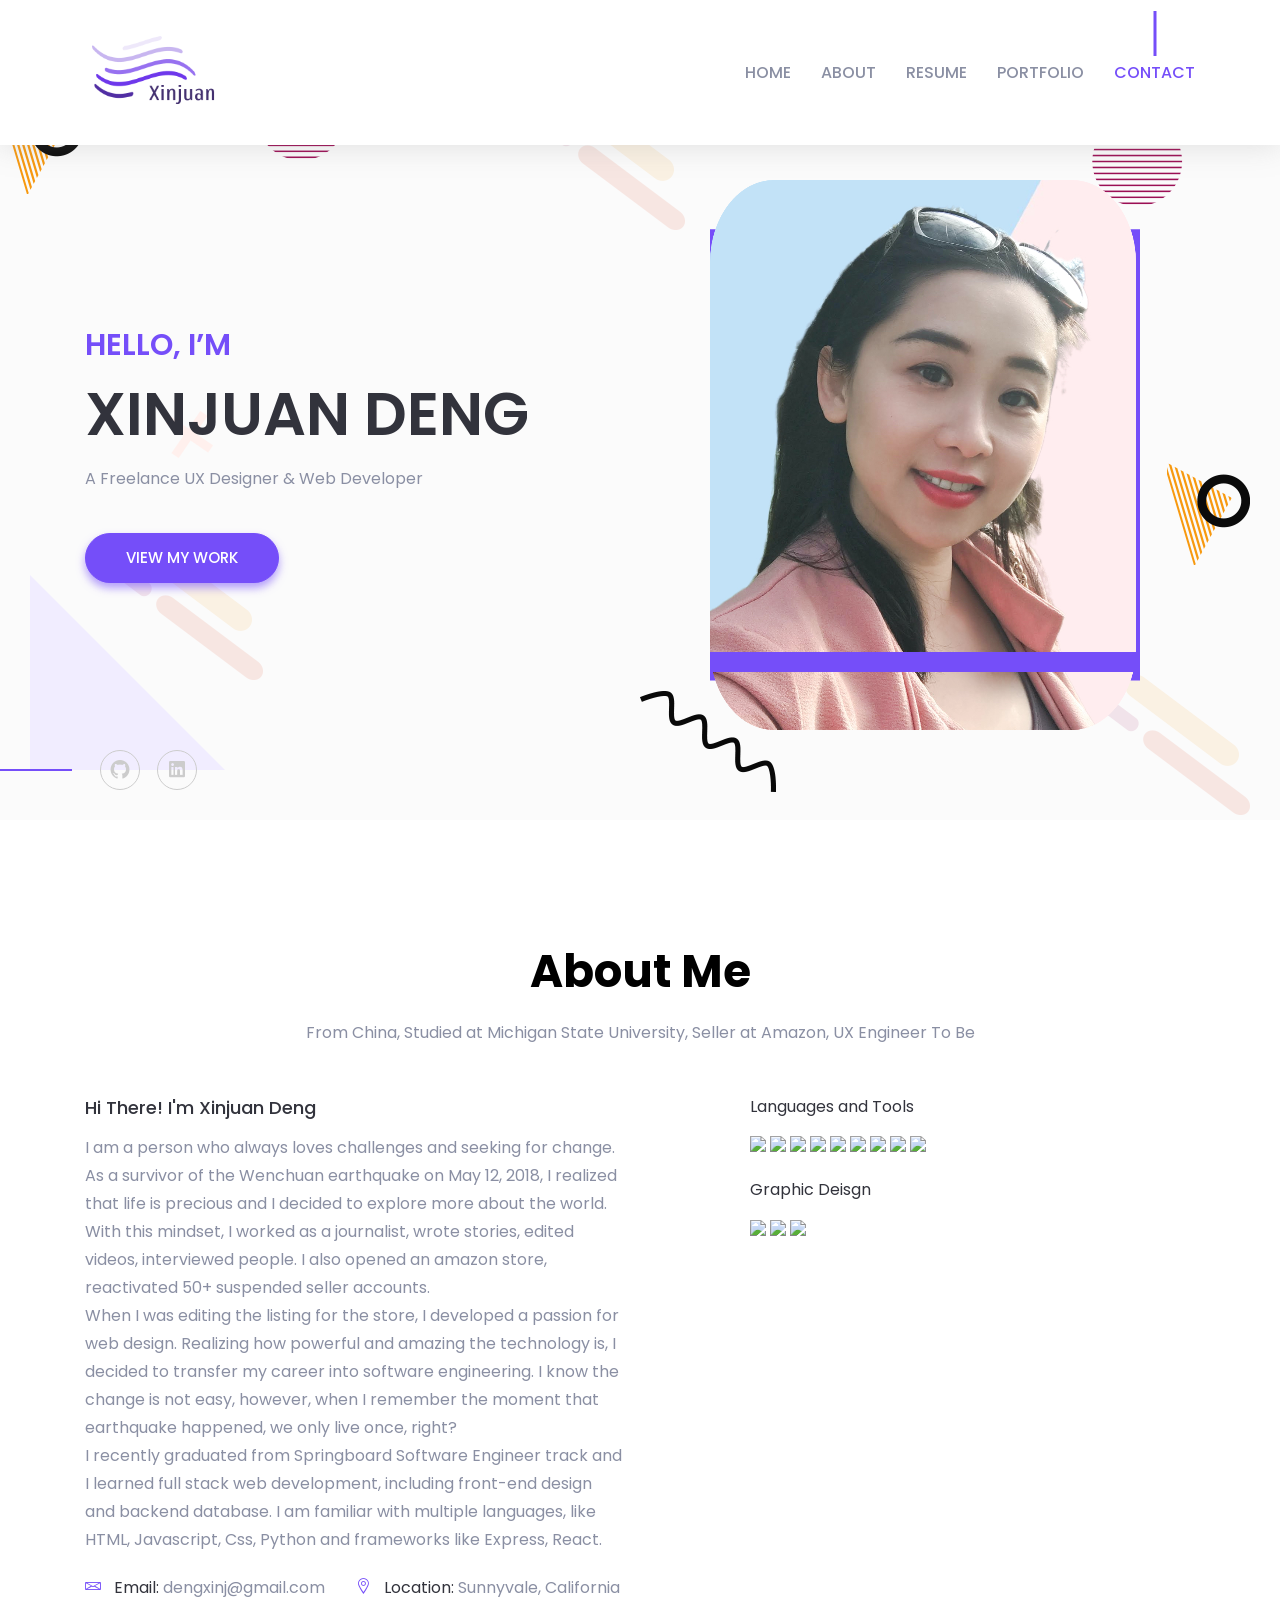
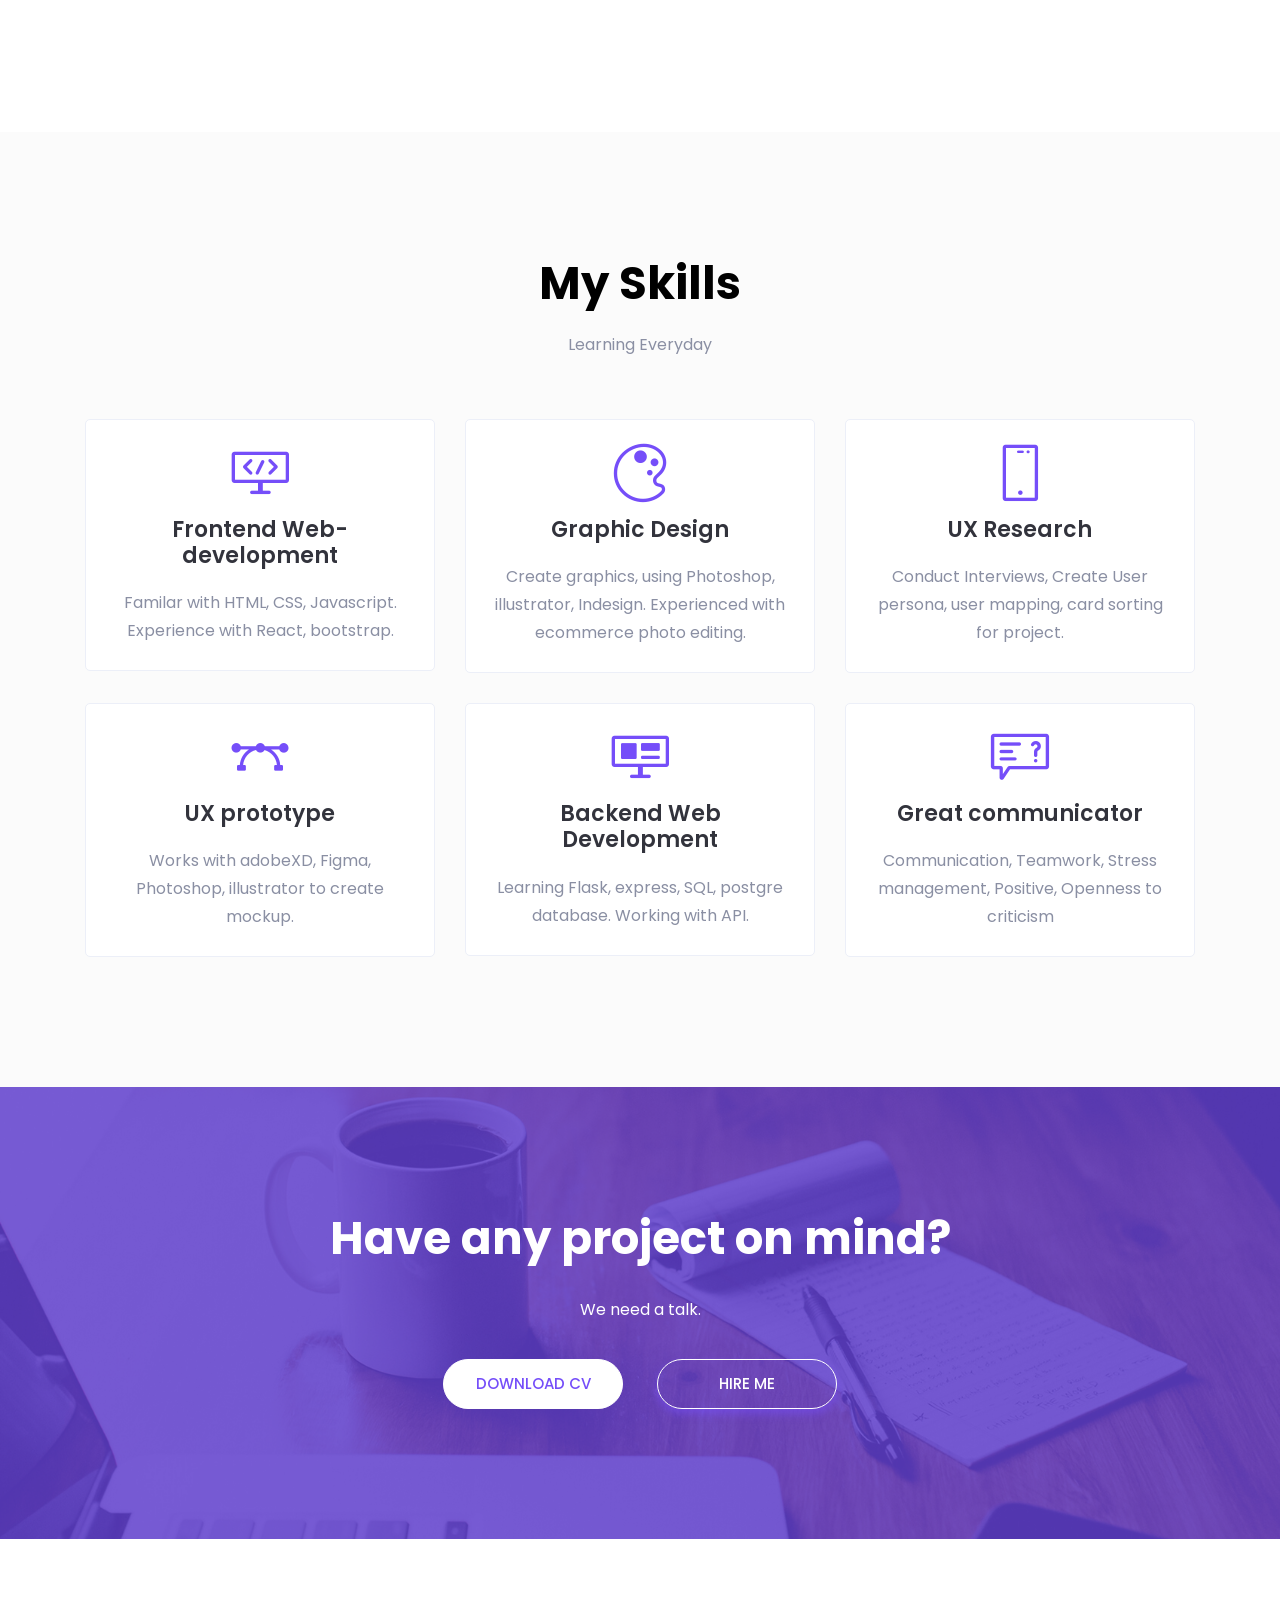
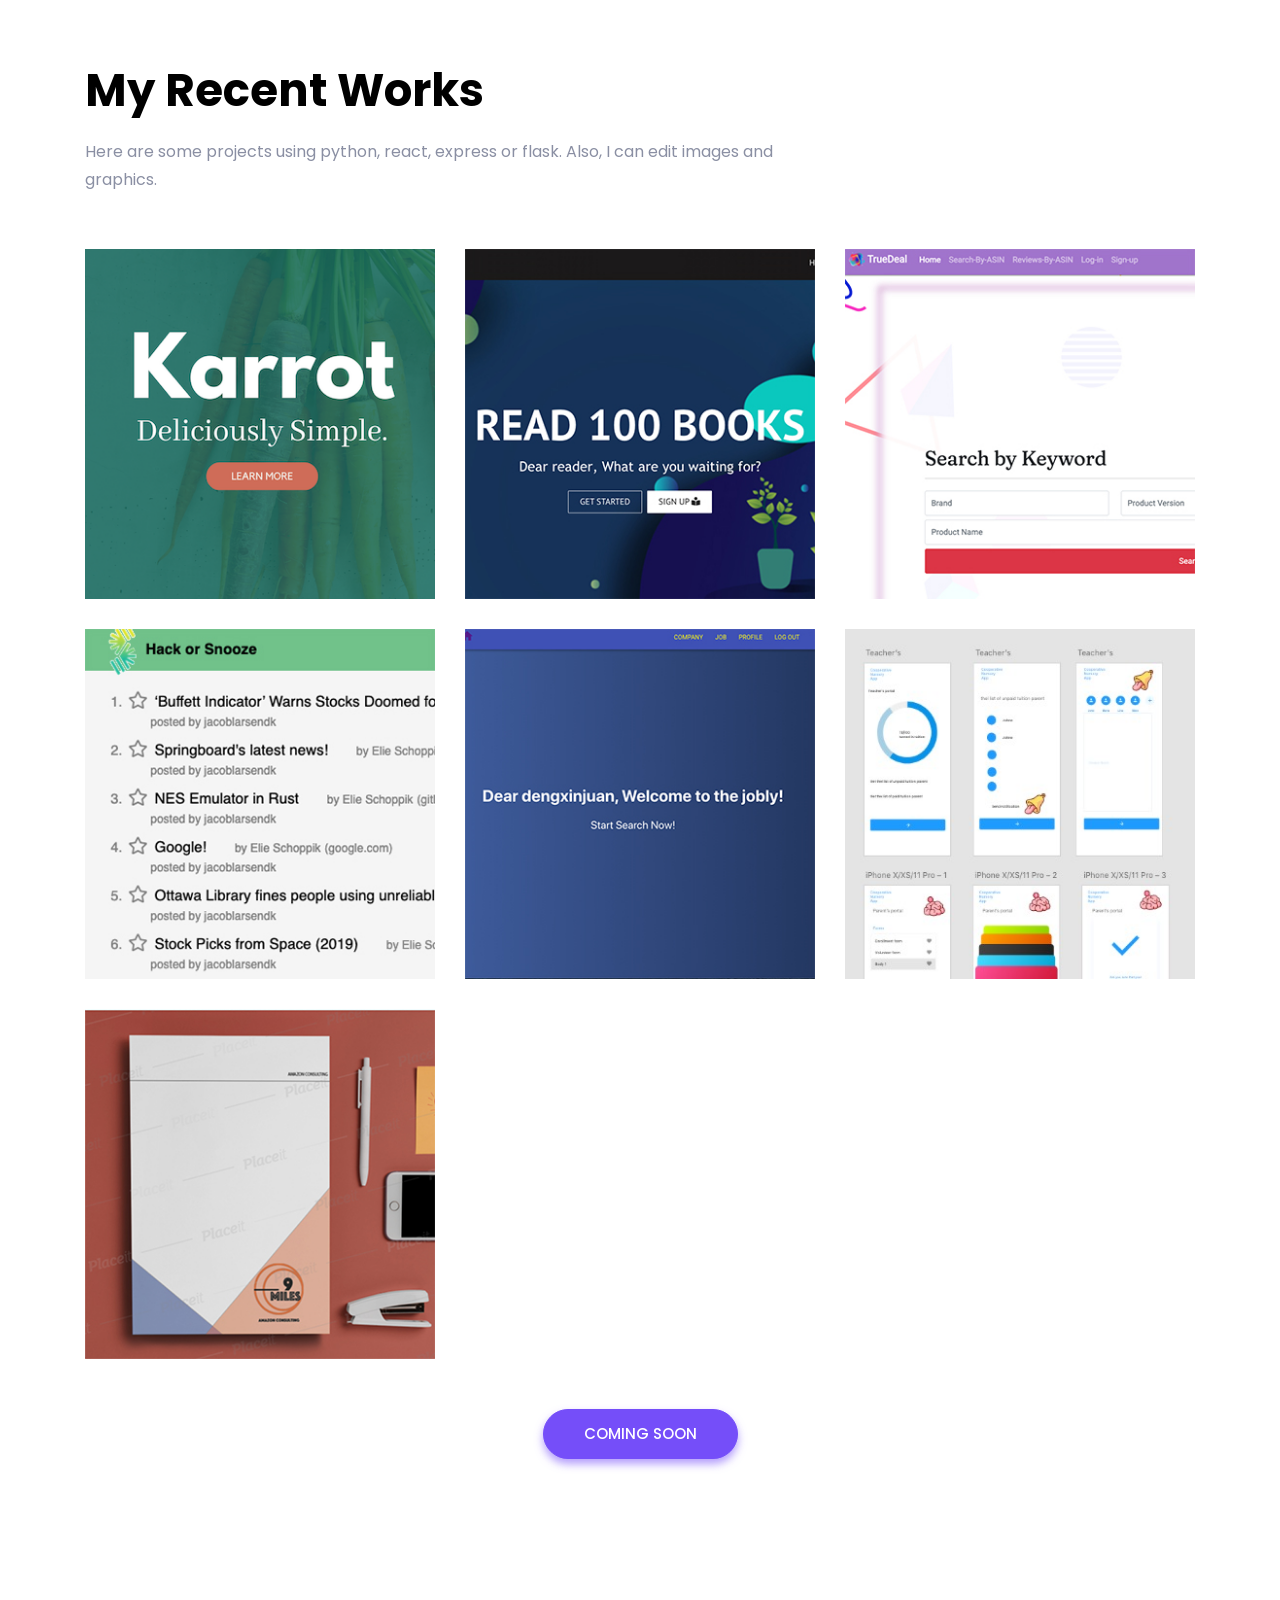
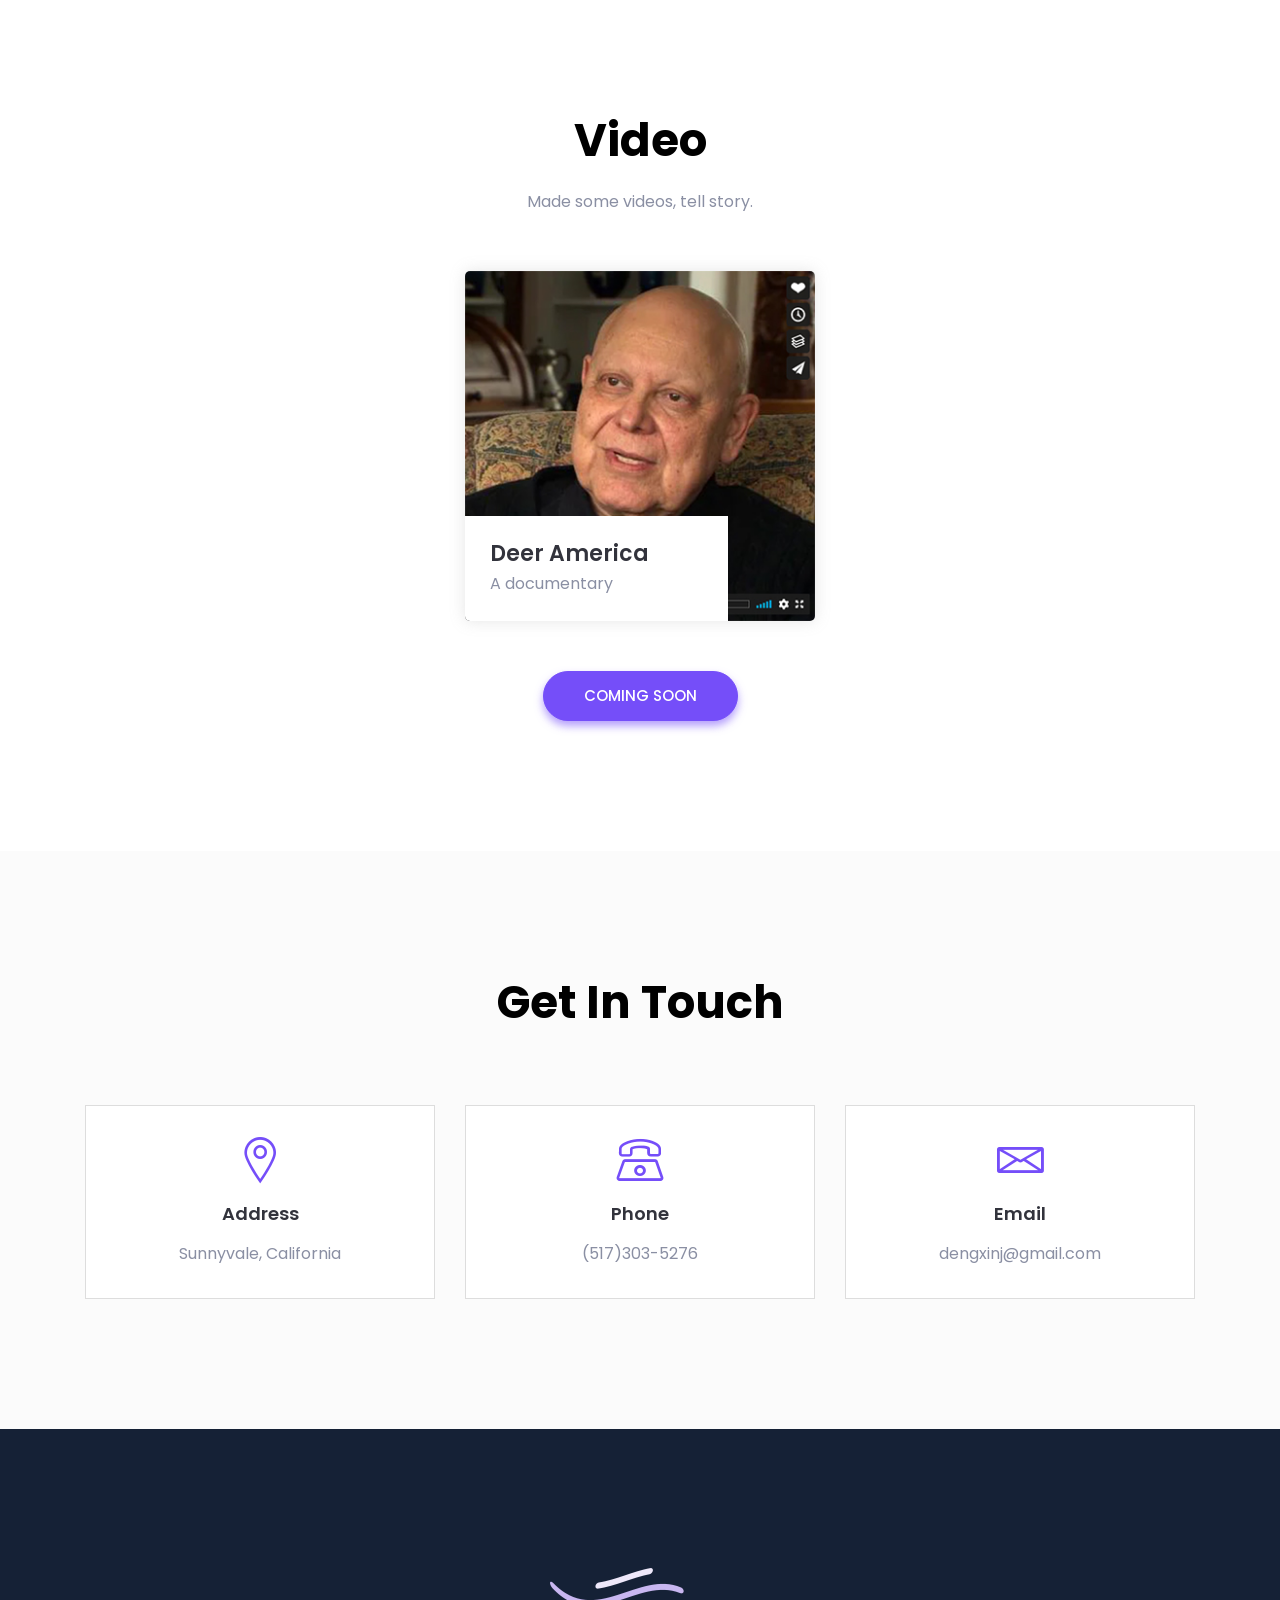
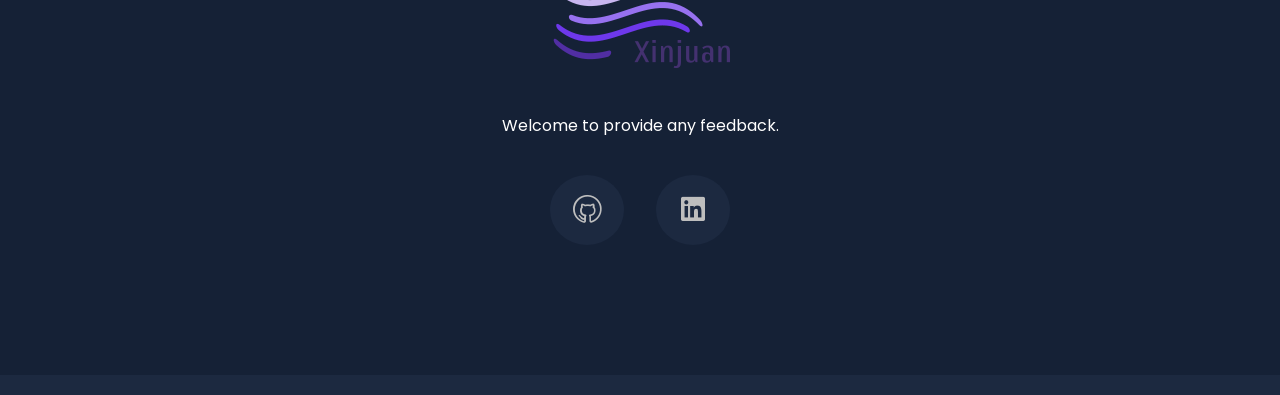
==== index.html @ 75e11243 "add onesignal" ====
<!DOCTYPE html>
<html lang="en">
  <head>
    <!--====== Required meta tags ======-->
    <meta charset="utf-8" />
    <meta http-equiv="x-ua-compatible" content="ie=edge" />
    <meta name="description" content="" />
    <meta
      name="viewport"
      content="width=device-width, initial-scale=1, shrink-to-fit=no"
    />

    <!--====== Title ======-->
    <title>Xinjuan Deng</title>

    <!--====== Favicon Icon ======-->
    <link
      rel="shortcut icon"
      href="assets/images/mylogo.png"
      type="image/png"
    />

    <!--====== Bootstrap css ======-->
    <link rel="stylesheet" href="assets/css/bootstrap.min.css" />

    <!--====== Line Icons css ======-->
    <link rel="stylesheet" href="assets/css/LineIcons.css" />

    <!--====== Magnific Popup css ======-->
    <link rel="stylesheet" href="assets/css/magnific-popup.css" />

    <!--====== Default css ======-->
    <link rel="stylesheet" href="assets/css/default.css" />

    <!--====== Style css ======-->
    <link rel="stylesheet" href="assets/css/style.css" />


 <!--====== OneSignal Code ======-->
 <script src="https://cdn.onesignal.com/sdks/OneSignalSDK.js" async=""></script>
 <script>
   window.OneSignal = window.OneSignal || [];
   OneSignal.push(function() {
     OneSignal.init({
       appId: "8e121673-932c-4fc2-b998-4fbeca7d42ee",
     });
   });
 </script>

  </head>

  <body>
    <!--====== PRELOADER PART START ======-->

    <div class="preloader">
      <div class="loader_34">
        <div class="ytp-spinner">
          <div class="ytp-spinner-container">
            <div class="ytp-spinner-rotator">
              <div class="ytp-spinner-left">
                <div class="ytp-spinner-circle"></div>
              </div>
              <div class="ytp-spinner-right">
                <div class="ytp-spinner-circle"></div>
              </div>
            </div>
          </div>
        </div>
      </div>
    </div>

    <!--====== PRELOADER ENDS START ======-->

    <!--====== HEADER PART START ======-->

    <header id="home" class="header-area">
      <div class="navigation fixed-top">
        <div class="container">
          <div class="row">
            <div class="col-lg-12">
              <nav class="navbar navbar-expand-lg">
                <a class="navbar-brand" href="index.html">
                  <img
                    src="assets/images/mylogo.png"
                    alt="Logo"
                    style="height: 4em"
                  />
                </a>
                <!-- Logo -->
                <button
                  class="navbar-toggler"
                  type="button"
                  data-toggle="collapse"
                  data-target="#navbarSupportedContent"
                  aria-controls="navbarSupportedContent"
                  aria-expanded="false"
                  aria-label="Toggle navigation"
                >
                  <span class="toggler-icon"></span>
                  <span class="toggler-icon"></span>
                  <span class="toggler-icon"></span>
                </button>

                <div
                  class="collapse navbar-collapse"
                  id="navbarSupportedContent"
                >
                  <ul class="navbar-nav ml-auto">
                    <li class="nav-item active">
                      <a class="page-scroll" href="#home">Home</a>
                    </li>
                    <li class="nav-item">
                      <a class="page-scroll" href="#about">About</a>
                    </li>
                    <li class="nav-item">
                      <a class="page-scroll" href="#call-to-action">Resume</a>
                    </li>
                    <!---<li class="nav-item"><a class="page-scroll" href="#service">Services</a></li>-->
                    <li class="nav-item">
                      <a class="page-scroll" href="#work">Portfolio</a>
                    </li>
                    <li class="nav-item">
                      <a class="page-scroll" href="#contact">Contact</a>
                    </li>
                  </ul>
                </div>
                <!-- navbar collapse -->
              </nav>
              <!-- navbar -->
            </div>
          </div>
          <!-- row -->
        </div>
        <!-- container -->
      </div>
      <!-- navigation -->

      <div id="parallax" class="header-content d-flex align-items-center">
        <div class="header-shape shape-one layer" data-depth="0.10">
          <img src="assets/images/banner/shape/shape-1.png" alt="Shape" />
        </div>
        <!-- header shape -->
        <div class="header-shape shape-tow layer" data-depth="0.30">
          <img src="assets/images/banner/shape/shape-2.png" alt="Shape" />
        </div>
        <!-- header shape -->
        <div class="header-shape shape-three layer" data-depth="0.40">
          <img src="assets/images/banner/shape/shape-3.png" alt="Shape" />
        </div>
        <!-- header shape -->
        <div class="header-shape shape-fore layer" data-depth="0.60">
          <img src="assets/images/banner/shape/shape-2.png" alt="Shape" />
        </div>
        <!-- header shape -->
        <div class="header-shape shape-five layer" data-depth="0.20">
          <img src="assets/images/banner/shape/shape-1.png" alt="Shape" />
        </div>
        <!-- header shape -->
        <div class="header-shape shape-six layer" data-depth="0.15">
          <img src="assets/images/banner/shape/shape-4.png" alt="Shape" />
        </div>
        <!-- header shape -->
        <div class="header-shape shape-seven layer" data-depth="0.50">
          <img src="assets/images/banner/shape/shape-5.png" alt="Shape" />
        </div>
        <!-- header shape -->
        <div class="header-shape shape-eight layer" data-depth="0.40">
          <img src="assets/images/banner/shape/shape-3.png" alt="Shape" />
        </div>
        <!-- header shape -->
        <div class="header-shape shape-nine layer" data-depth="0.20">
          <img src="assets/images/banner/shape/shape-6.png" alt="Shape" />
        </div>
        <!-- header shape -->
        <div class="header-shape shape-ten layer" data-depth="0.30">
          <img src="assets/images/banner/shape/shape-3.png" alt="Shape" />
        </div>
        <!-- header shape -->
        <div class="container">
          <div class="row align-items-center">
            <div class="col-xl-5 col-lg-6">
              <div class="header-content-right">
                <h4 class="sub-title">Hello, I’m</h4>
                <h1 class="title">Xinjuan Deng</h1>
                <p>A Freelance UX Designer & Web Developer</p>
                <a class="main-btn" href="#work">View my Work</a>
              </div>
              <!-- header content right -->
            </div>
            <div class="col-lg-6 offset-xl-1">
              <div class="header-image d-none d-lg-block">
                <img src="assets/images/work/myPhoto.png" alt="hero" ; />
              </div>
              <!-- header image -->
            </div>
          </div>
          <!-- row -->
        </div>
        <!-- container -->
        <div class="header-social">
          <div class="container">
            <div class="row">
              <div class="col-lg-12">
                <div class="header-social-icon">
                  <ul>
                    <li>
                      <a href="https://github.com/dengxinjuan" target="_blank"
                        ><i class="lni-github-original"></i
                      ></a>
                    </li>
                    <li>
                      <a
                        href="https://www.linkedin.com/in/xinjuandeng/"
                        target="_blank"
                        ><i class="lni-linkedin-original"></i
                      ></a>
                    </li>
                  </ul>
                </div>
                <!-- header social -->
              </div>
            </div>
            <!-- row -->
          </div>
          <!-- container -->
        </div>
        <!-- header social -->
      </div>
      <!-- header content -->
    </header>

    <!--====== HEADER PART ENDS ======-->
    <!--====== ABOUT PART START ======-->

    <section id="about" class="about-area pt-125 pb-130">
      <div class="container">
        <div class="row justify-content-center">
          <div class="col-lg-8">
            <div class="section-title text-center">
              <h2 class="title">About Me</h2>
              <p>
                From China, Studied at Michigan State University, Seller at
                Amazon, UX Engineer To Be
              </p>
            </div>
            <!-- section title -->
          </div>
        </div>
        <!-- row -->
        <div class="row">
          <div class="col-lg-6">
            <div class="about-content mt-50">
              <h5 class="about-title">Hi There! I'm Xinjuan Deng</h5>
              <p>
                I am a person who always loves challenges and seeking for change. As a survivor of the Wenchuan earthquake on May 12, 2018, I realized that life is precious and I decided to explore more about the world. With this mindset, I worked as a journalist, wrote stories, edited videos, interviewed people. I also opened an amazon store, reactivated 50+ suspended seller accounts. 

                <p>When I was editing the listing for the store, I developed a passion for web design. Realizing how powerful and amazing the technology is,  I decided to transfer my career into software engineering. I know the change is not easy, however, when I remember the moment that earthquake happened, we only live once, right?</p>
                
                <p>I recently graduated from Springboard Software Engineer track and I learned full stack web development, including front-end design and backend database. I am familiar with multiple languages, like HTML, Javascript, Css, Python and frameworks like Express, React.</p>
                
              </p>
              <ul class="clearfix">
                <li>
                  <div class="single-info d-flex align-items-center">
                    <div class="info-icon">
                      <i class="lni-envelope"></i>
                    </div>
                    <div class="info-text">
                      <p><span>Email:</span> dengxinj@gmail.com</p>
                    </div>
                  </div>
                  <!-- single info -->
                </li>

                <li>
                  <div class="single-info d-flex align-items-center">
                    <div class="info-icon">
                      <i class="lni-map-marker"></i>
                    </div>
                    <div class="info-text">
                      <p><span>Location:</span> Sunnyvale, California</p>
                    </div>
                  </div>
                  <!-- single info -->
                </li>
              </ul>
            </div>
            <!-- about content -->
          </div>
          <div class="col-xl-5 offset-xl-1 col-lg-6">
            <div class="about-skills pt-25">
              <div class="skill-item mt-25">
                <div class="skill-header">
                  <h6 class="skill-title">Languages and Tools</h6>
                </div>
                <div class="skill-bar">
                  <code
                    ><img
                      height="50"
                      src="https://raw.githubusercontent.com/shinokada/shinokada/master/assets/javascript.png"
                  /></code>
                  <code
                    ><img
                      height="50"
                      src="https://raw.githubusercontent.com/shinokada/shinokada/master/assets/python.png"
                  /></code>
                  <code
                    ><img
                      height="50"
                      src="https://raw.githubusercontent.com/shinokada/shinokada/master/assets/visual-studio-code.png"
                  /></code>
                  <code
                    ><img
                      height="50"
                      src="https://seeklogo.com/images/J/jest-logo-F9901EBBF7-seeklogo.com.png"
                  /></code>
                  <code
                    ><img
                      height="50"
                      src="https://upload.wikimedia.org/wikipedia/commons/2/29/Postgresql_elephant.svg"
                  /></code>

                  <code
                    ><img
                      height="50"
                      src="https://upload.wikimedia.org/wikipedia/commons/thumb/a/a7/React-icon.svg/1280px-React-icon.svg.png"
                  /></code>
                  <code
                    ><img
                      height="50"
                      src="https://miro.medium.com/max/438/1*0G5zu7CnXdMT9pGbYUTQLQ.png"
                  /></code>
                  <code
                    ><img
                      height="50"
                      src="https://redux.js.org/img/redux-logo-landscape.png"
                  /></code>
                  <code
                    ><img
                      height="50"
                      src="https://cdn.freebiesupply.com/logos/thumbs/2x/nodejs-1-logo.png"
                  /></code>
                </div>
              </div>
              <!-- skill item -->
              <div class="skill-item mt-25">
                <div class="skill-header">
                  <h6 class="skill-title">
                    Graphic Deisgn
                  </h6>
                  <div class="skill-bar">
                    <code
                    ><img
                      height="50"
                      src="https://seeklogo.com/images/A/adobe-illustrator-cc-logo-C1DC5A6D09-seeklogo.com.png"
                  /></code>
                  <code
                  ><img
                    height="50"
                    src="https://seeklogo.com/images/A/adobe-photoshop-cc-logo-CBD0AAA3A7-seeklogo.com.png"
                /></code>

                <code
                ><img
                  height="50"
                  src="https://seeklogo.com/images/I/indesign-cc-logo-D006452FBD-seeklogo.com.png"
              /></code>
                </div>
              </div>
              <!-- skill item -->
              <!--
              <div class="skill-item mt-25">
                <div class="skill-header">
                  <h6 class="skill-title">
                    Backend Web-development(flask,SQL,express)
                  </h6>
                  <div class="skill-percentage">
                    <div class="count-box counted">
                      <span class="counter">50</span>
                    </div>
                    %
                  </div>
                </div>
                <div class="skill-bar">
                  <div class="bar-inner">
                    <div class="bar progress-line" data-width="50"></div>
                  </div>
                </div>
              </div>--->
              <!-- skill item -->
              <!---
              <div class="skill-item mt-25">
                <div class="skill-header">
                  <h6 class="skill-title">UX research</h6>
                  <div class="skill-percentage">
                    <div class="count-box counted">
                      <span class="counter">90</span>
                    </div>
                    %
                  </div>
                </div>
                <div class="skill-bar">
                  <div class="bar-inner">
                    <div class="bar progress-line" data-width="90"></div>
                  </div>
                </div>
              </div>-->
              <!-- skill item -->
            </div>
            <!-- about skills -->
          </div>
        </div>
        <!-- row -->
      </div>
      <!-- container -->
    </section>

    <!--====== ABOUT PART ENDS ======-->

    <!--====== SERVICES PART START ======-->

    <section id="service" class="services-area gray-bg pt-125 pb-130">
      <div class="container">
        <div class="row justify-content-center">
          <div class="col-lg-8">
            <div class="section-title text-center pb-30">
              <h2 class="title">My Skills</h2>
              <p>Learning Everyday</p>
            </div>
            <!-- section title -->
          </div>
        </div>
        <!-- row -->
        <div class="row justify-content-center">
          <div class="col-lg-4 col-md-6 col-sm-8">
            <div class="single-service text-center mt-30">
              <div class="service-icon">
                <i class="lni-code-alt"></i>
              </div>
              <div class="service-content">
                <h4 class="service-title">
                  <a href="#">Frontend Web-development</a>
                </h4>
                <p>
                  Familar with HTML, CSS, Javascript. Experience with React,
                  bootstrap.
                </p>
              </div>
            </div>
            <!-- single service -->
          </div>
          <div class="col-lg-4 col-md-6 col-sm-8">
            <div class="single-service text-center mt-30">
              <div class="service-icon">
                <i class="lni-color-pallet"></i>
              </div>
              <div class="service-content">
                <h4 class="service-title">
                  <a href="#contact">Graphic Design</a>
                </h4>
                <p>
                  Create graphics, using Photoshop, illustrator, Indesign.
                  Experienced with ecommerce photo editing.
                </p>
              </div>
            </div>
            <!-- single service -->
          </div>
          <div class="col-lg-4 col-md-6 col-sm-8">
            <div class="single-service text-center mt-30">
              <div class="service-icon">
                <i class="lni-mobile"></i>
              </div>
              <div class="service-content">
                <h4 class="service-title"><a href="#">UX Research</a></h4>
                <p>
                  Conduct Interviews, Create User persona, user mapping, card
                  sorting for project.
                </p>
              </div>
            </div>
            <!-- single service -->
          </div>
          <div class="col-lg-4 col-md-6 col-sm-8">
            <div class="single-service text-center mt-30">
              <div class="service-icon">
                <i class="lni-vector"></i>
              </div>
              <div class="service-content">
                <h4 class="service-title">
                  <a href="#">UX prototype</a>
                </h4>
                <p>
                  Works with adobeXD, Figma, Photoshop, illustrator to create
                  mockup.
                </p>
              </div>
            </div>
            <!-- single service -->
          </div>
          <div class="col-lg-4 col-md-6 col-sm-8">
            <div class="single-service text-center mt-30">
              <div class="service-icon">
                <i class="lni-website"></i>
              </div>
              <div class="service-content">
                <h4 class="service-title">
                  <a href="#">Backend Web Development</a>
                </h4>
                <p>
                  Learning Flask, express, SQL, postgre database. Working with
                  API.
                </p>
              </div>
            </div>
            <!-- single service -->
          </div>
          <div class="col-lg-4 col-md-6 col-sm-8">
            <div class="single-service text-center mt-30">
              <div class="service-icon">
                <i class="lni-support"></i>
              </div>
              <div class="service-content">
                <h4 class="service-title">
                  <a href="#">Great communicator</a>
                </h4>
                <p>
                  Communication, Teamwork, Stress management, Positive, Openness
                  to criticism
                </p>
              </div>
            </div>
            <!-- single service -->
          </div>
        </div>
        <!-- row -->
      </div>
      <!-- container -->
    </section>

    <!--====== SERVICES PART ENDS ======-->

    <!--====== CALL TO ACTION PART START ======-->

    <section
      id="call-to-action"
      class="call-to-action pt-125 pb-130 bg_cover"
      style="background-image: url(assets/images/call-to-action.jpg)"
    >
      <div class="container">
        <div class="row justify-content-center">
          <div class="col-xl-8 col-lg-9">
            <div class="call-action-content text-center">
              <h2 class="action-title">Have any project on mind?</h2>
              <p>We need a talk.</p>
              <ul>
                <li>
                  <a
                    class="main-btn custom"
                    href="./assets/images/Xinjuan_Deng_Software_Engineer.pdf"
                    target="_blank"
                    >download cv</a
                  >
                </li>
                <li>
                  <a class="main-btn custom-2" href="#contact">hire me</a>
                </li>
              </ul>
            </div>
            <!-- call action content -->
          </div>
        </div>
        <!-- row -->
      </div>
      <!-- container -->
    </section>

    <!--====== CALL TO ACTION PART ENDS ======-->

    <!--====== WORK PART START ======-->

    <section id="work" class="work-area pt-125 pb-130">
      <div class="container">
        <div class="row">
          <div class="col-lg-8">
            <div class="section-title pb-25">
              <h2 class="title">My Recent Works</h2>
              <p>
                Here are some projects using python, react, express or flask.
                Also, I can edit images and graphics.
              </p>
            </div>
            <!-- section title -->
          </div>
        </div>
        <!-- row -->
        <div class="row">

              <!-- single work -->
              <div class="col-lg-4 col-md-6 col-sm-6">
                <div class="single-work text-center mt-30">
                  <div class="work-image">
                    <img src="assets/images/work/karrot_1.png" alt="work" />
                  </div>
                  <div class="work-overlay">
                    <div class="work-content">
                      <h3 class="work-title">Karrot</h3>
                      <h2 class="work-title">
                        A kitchen inventory app to send food expiration notification
                      <ul>
                        <li>
                          <a class="image-popup" href="assets/images/Karrot.png"
                            ><i class="lni-plus"></i
                          ></a>
                        </li>
                        <li>
                          <a
                            href="https://karrot.netlify.app/"
                            target="_blank"
                            ><i class="lni-link"></i
                          ></a>
                        </li>
    
                        <li>
                          <a
                            href="https://github.com/Co-Lab-You-Belong-in-Tech/ping"
                            target="_blank"
                            ><i class="lni-code-alt"></i
                          ></a>
                        </li>
                      </ul>
                    </div>
                  </div>
                </div>
               
              </div>
               <!-- single work -->

          <div class="col-lg-4 col-md-6 col-sm-6">
            <div class="single-work text-center mt-30">
              <div class="work-image">
                <img src="assets/images/work/w-3-2.png" alt="work" />
              </div>
              <div class="work-overlay">
                <div class="work-content">
                  <h3 class="work-title">100 Books</h3>
                  <h2 class="work-title">
                    It is a full stack app using react, material UI. It can
                    search books and get the 100 books chanllenges.
                  </h2>
                  <ul>
                    <li>
                      <a class="image-popup" href="assets/images/work/w-3-3.png"
                        ><i class="lni-plus"></i
                      ></a>
                    </li>
                    <li>
                      <a href="https://wizardly-gates-f59e18.netlify.app/" target="_blank"
                        ><i class="lni-link"></i
                      ></a>
                    </li>
                    <li>
                      <a
                        href="https://github.com/dengxinjuan/100-Books"
                        target="_blank"
                        ><i class="lni-code-alt"></i
                      ></a>
                    </li>
                  </ul>
                </div>
              </div>
            </div>
         
          </div>

         
          <div class="col-lg-4 col-md-6 col-sm-6">
            <div class="single-work text-center mt-30">
              <div class="work-image">
                <img src="assets/images/work/w-2.jpg" alt="work" />
              </div>
              <div class="work-overlay">
                <div class="work-content">
                  <h3 class="work-title">True Deal</h3>
                  <h2 class="work-title">
                    It is a amazon search project using flask,python,SQL.
                  </h2>
                  <ul>
                    <li>
                      <a class="image-popup" href="assets/images/work/w-2-2.jpg"
                        ><i class="lni-plus"></i
                      ></a>
                    </li>
                    <li>
                      <a
                        href="https://true-deal-2021.herokuapp.com"
                        target="_blank"
                        ><i class="lni-link"></i
                      ></a>
                    </li>
                    <li>
                      <a
                        href="https://github.com/dengxinjuan/trueDeal"
                        target="_blank"
                        ><i class="lni-code-alt"></i
                      ></a>
                    </li>
                  </ul>
                </div>
              </div>
            </div>
            <!-- single work -->
          </div>

           <!-- single work -->
           <div class="col-lg-4 col-md-6 col-sm-6">
            <div class="single-work text-center mt-30">
              <div class="work-image">
                <img src="assets/images/work/w-1.png" alt="work" />
              </div>
              <div class="work-overlay">
                <div class="work-content">
                  <h3 class="work-title">Hack News</h3>
                  <h2 class="work-title">
                    It is news project using javascript.
                  </h2>
                  <ul>
                    <li>
                      <a class="image-popup" href="assets/images/work/w-1.jpg"
                        ><i class="lni-plus"></i
                      ></a>
                    </li>
                    <li>
                      <a
                        href="https://dengxinjuan.github.io/hack-snooze/"
                        target="_blank"
                        ><i class="lni-link"></i
                      ></a>
                    </li>

                    <li>
                      <a
                        href="https://github.com/dengxinjuan/hack-snooze"
                        target="_blank"
                        ><i class="lni-code-alt"></i
                      ></a>
                    </li>
                  </ul>
                </div>
              </div>
            </div>
           
          </div>
         
          <div class="col-lg-4 col-md-6 col-sm-6">
            <div class="single-work text-center mt-30">
              <div class="work-image">
                <img src="assets/images/work/w-4-1.png" alt="work" />
              </div>
              <div class="work-overlay">
                <div class="work-content">
                  <h3 class="work-title">Jobly</h3>
                  <h2 class="work-title">
                    It is a full stack react app searching, showing job details.
                  </h2>
                  <ul>
                    <li>
                      <a class="image-popup" href="assets/images/work/w-4-2.png"
                        ><i class="lni-plus"></i
                      ></a>
                    </li>
                    <li>
                      <a href="http://organic-dad.surge.sh/" target="_blank"
                        ><i class="lni-link"></i
                      ></a>
                    </li>
                    <li>
                      <a
                        href="https://github.com/dengxinjuan/jobly-react-frontend"
                        target="_blank"
                        ><i class="lni-code-alt"></i
                      ></a>
                    </li>
                  </ul>
                </div>
              </div>
            </div>
            <!-- single work -->
          </div>
          <div class="col-lg-4 col-md-6 col-sm-6">
            <div class="single-work text-center mt-30">
              <div class="work-image">
                <img src="assets/images/work/w-5.jpg" alt="work" />
              </div>
              <div class="work-overlay">
                <div class="work-content">
                  <h3 class="work-title">UX Design</h3>
                  <h3 class="work-title">
                    A cooperative Nursery UX design report. Mockup by Adobe XD.
                  </h3>
                  <ul>
                    <li>
                      <a class="image-popup" href="assets/images/work/w-5-2.png"
                        ><i class="lni-plus"></i
                      ></a>
                    </li>
                    <li>
                      <a
                        href="https://uxfol.io/project/031130a2/Tell-The-Story-of-Your-Design"
                        target="_blank"
                        ><i class="lni-link"></i
                      ></a>
                    </li>
                  </ul>
                </div>
              </div>
            </div>
            <!-- single work -->
          </div>
          <div class="col-lg-4 col-md-6 col-sm-6">
            <div class="single-work text-center mt-30">
              <div class="work-image">
                <img src="assets/images/work/w-6-1.png" alt="work" />
              </div>
              <div class="work-overlay">
                <div class="work-content">
                  <h3 class="work-title">Some Handouts I made.</h3>
                  <h3 class="work-title">I can edit photos and brochures.</h3>
                  <ul>
                    <li>
                      <a href="assets/images/work/w-6-image.pdf" target="_blank"
                        ><i class="lni-link"></i
                      ></a>
                    </li>
                  </ul>
                </div>
              </div>
            </div>
            <!-- single work -->
          </div>
        </div>
        <!-- row -->
        <div class="row">
          <div class="col-lg-12">
            <div class="work-more text-center mt-50">
              <a class="main-btn" href="#">Coming soon</a>
            </div>
            <!-- work more -->
          </div>
        </div>
        <!-- row -->
      </div>
      <!-- container -->
    </section>

    <!--====== WORK PART ENDS ======-->

    <!--====== BLOG PART START ======-->

    <section id="blog" class="blog-area pt-125 pb-130">
      <div class="container">
        <div class="row justify-content-center">
          <div class="col-lg-8">
            <div class="section-title text-center pb-25">
              <h2 class="title">Video</h2>
              <p>Made some videos, tell story.</p>
            </div>
            <!-- section title -->
          </div>
        </div>
        <!-- row -->
        <div class="row justify-content-center">
          <div class="col-lg-4 col-md-8 col-sm-9">
            <div class="single-blog mt-30">
              <div class="blog-image">
                <img src="assets/images/video.jpg" alt="Blog" />
              </div>
              <div class="blog-content">
                <h4 class="blog-title">
                  <a href="https://vimeo.com/23189440" target="_blank"
                    >Deer America</a
                  >
                </h4>
                <span>A documentary</span>
              </div>
            </div>

            <!-- single blog 
          </div>
          <div class="col-lg-4 col-md-8 col-sm-9">
            <div class="single-blog mt-30">
              <div class="blog-image">
                <img src="assets/images/blog/b-2.jpg" alt="Blog" />
              </div>
              <div class="blog-content">
                <h4 class="blog-title">
                  <a href="#">Hired Releases 2023 Brand Health.</a>
                </h4>
                <span>July 26, 2022</span>
              </div>
            </div>
        
          </div>
          <div class="col-lg-4 col-md-8 col-sm-9">
            <div class="single-blog mt-30">
              <div class="blog-image">
                <img src="assets/images/blog/b-3.jpg" alt="Blog" />
              </div>
              <div class="blog-content">
                <h4 class="blog-title">
                  <a href="#">Hired Releases 2023 Brand Health.</a>
                </h4>
                <span>July 26, 2022</span>
              </div>
            </div>
             single blog -->
          </div>
        </div>
        <!-- row -->
        <div class="row">
          <div class="col-lg-12">
            <div class="blog-more text-center mt-50">
              <a class="main-btn" href="#">Coming Soon</a>
            </div>
            <!-- blog more -->
          </div>
        </div>
        <!-- row -->
      </div>
      <!-- container -->
    </section>

    <!--====== BLOG PART ENDS ======-->

    <!--====== CONTACT PART START ======-->

    <section id="contact" class="contact-area pt-125 pb-130 gray-bg">
      <div class="container">
        <div class="row justify-content-center">
          <div class="col-lg-8">
            <div class="section-title text-center pb-25">
              <h2 class="title">Get In Touch</h2>
              <p></p>
            </div>
            <!-- section title -->
          </div>
        </div>
        <!-- row -->
        <div class="row justify-content-center">
          <div class="col-lg-4 col-md-6 col-sm-7">
            <div class="contact-box text-center mt-30">
              <div class="contact-icon">
                <i class="lni-map-marker"></i>
              </div>
              <div class="contact-content">
                <h6 class="contact-title">Address</h6>
                <p>Sunnyvale,  California</p>
              </div>
            </div>
            <!-- contact box -->
          </div>
          <div class="col-lg-4 col-md-6 col-sm-7">
            <div class="contact-box text-center mt-30">
              <div class="contact-icon">
                <i class="lni-phone"></i>
              </div>
              <div class="contact-content">
                <h6 class="contact-title">Phone</h6>
                <p>(517)303-5276</p>
              </div>
            </div>
            <!-- contact box -->
          </div>
          <div class="col-lg-4 col-md-6 col-sm-7">
            <div class="contact-box text-center mt-30">
              <div class="contact-icon">
                <i class="lni-envelope"></i>
              </div>
              <div class="contact-content">
                <h6 class="contact-title">Email</h6>
                <p>dengxinj@gmail.com</p>
              </div>
            </div>
            <!-- contact box -->
          </div>
        </div>
      </div>
      <!-- container -->
    </section>

    <!--====== CONTACT PART ENDS ======-->

    <!--====== FOOTER PART START ======-->

    <footer id="footer" class="footer-area">
      <div class="footer-widget pt-130 pb-130">
        <div class="container">
          <div class="row justify-content-center">
            <div class="col-lg-8">
              <div class="footer-content text-center">
                <a href="index.html">
                  <img src="assets/images/mylogo.png" alt="Logo" />
                </a>
                <p class="mt-">Welcome to provide any feedback.</p>
                <ul>
                  <li>
                    <a href="https://github.com/dengxinjuan" target="_blank"
                      ><i class="lni-github"></i
                    ></a>
                  </li>
                  <li>
                    <a
                      href="https://www.linkedin.com/in/xinjuandeng/"
                      target="_blank"
                      ><i class="lni-linkedin-original"></i
                    ></a>
                  </li>
                </ul>
              </div>
              <!-- footer content -->
            </div>
          </div>
          <!-- row -->
        </div>
        <!-- container -->
      </div>
      <!-- footer widget -->
      <div class="footer-copyright pb-20">
        <div class="container">
          <div class="row">
            <div class="col-lg-12">
              <div
                class="copyright-text text-center pt-20"
                style="display: none"
              >
                <p>
                  Copyright © 2022. Template Crafted by
                  <a href="https://uideck.com" rel="nofollow">UIdeck</a>
                </p>
              </div>
              <!-- copyright text -->
            </div>
          </div>
          <!-- row -->
        </div>
        <!-- container -->
      </div>
      <!-- footer widget -->
    </footer>

    <!--====== FOOTER PART ENDS ======-->

    <!--====== BACK TOP TOP PART START ======-->

    <a href="#" class="back-to-top"><i class="lni-chevron-up"></i></a>

    <!--====== BACK TOP TOP PART ENDS ======-->

    <!--====== jquery js ======-->
    <script src="assets/js/vendor/modernizr-3.6.0.min.js"></script>
    <script src="assets/js/vendor/jquery-1.12.4.min.js"></script>

    <!--====== Bootstrap js ======-->
    <script src="assets/js/bootstrap.min.js"></script>
    <script src="assets/js/popper.min.js"></script>

    <!--====== Magnific Popup js ======-->
    <script src="assets/js/jquery.magnific-popup.min.js"></script>

    <!--====== Parallax js ======-->
    <script src="assets/js/parallax.min.js"></script>

    <!--====== Counter Up js ======-->
    <script src="assets/js/waypoints.min.js"></script>
    <script src="assets/js/jquery.counterup.min.js"></script>

    <!--====== Appear js ======-->
    <script src="assets/js/jquery.appear.min.js"></script>

    <!--====== Scrolling js ======-->
    <script src="assets/js/scrolling-nav.js"></script>
    <script src="assets/js/jquery.easing.min.js"></script>

    <!--====== Main js ======-->
    <script src="assets/js/main.js"></script>
  </body>
</html>
---- assets/css/default.css ----
/* Deafult Margin & Padding */
/*-- Margin Top --*/
.mt-5 {
	margin-top: 5px;
}
.mt-10 {
	margin-top: 10px;
}
.mt-15 {
	margin-top: 15px;
}
.mt-20 {
	margin-top: 20px;
}
.mt-25 {
	margin-top: 25px;
}
.mt-30 {
	margin-top: 30px;
}
.mt-35 {
	margin-top: 35px;
}
.mt-40 {
	margin-top: 40px;
}
.mt-45 {
	margin-top: 45px;
}
.mt-50 {
	margin-top: 50px;
}
.mt-55 {
	margin-top: 55px;
}
.mt-60 {
	margin-top: 60px;
}
.mt-65 {
	margin-top: 65px;
}
.mt-70 {
	margin-top: 70px;
}
.mt-75 {
	margin-top: 75px;
}
.mt-80 {
	margin-top: 80px;
}
.mt-85 {
	margin-top: 85px;
}
.mt-90 {
	margin-top: 90px;
}
.mt-95 {
	margin-top: 95px;
}
.mt-100 {
	margin-top: 100px;
}
.mt-105 {
	margin-top: 105px;
}
.mt-110 {
	margin-top: 110px;
}
.mt-115 {
	margin-top: 115px;
}
.mt-120 {
	margin-top: 120px;
}
.mt-125 {
	margin-top: 125px;
}
.mt-130 {
	margin-top: 130px;
}
.mt-135 {
	margin-top: 135px;
}
.mt-140 {
	margin-top: 140px;
}
.mt-145 {
	margin-top: 145px;
}
.mt-150 {
	margin-top: 150px;
}
.mt-155 {
	margin-top: 155px;
}
.mt-160 {
	margin-top: 160px;
}
.mt-165 {
	margin-top: 165px;
}
.mt-170 {
	margin-top: 170px;
}
.mt-175 {
	margin-top: 175px;
}
.mt-180 {
	margin-top: 180px;
}
.mt-185 {
	margin-top: 185px;
}
.mt-190 {
	margin-top: 190px;
}
.mt-195 {
	margin-top: 195px;
}
.mt-200 {
	margin-top: 200px;
}
/*-- Margin Bottom --*/

.mb-5 {
	margin-bottom: 5px;
}
.mb-10 {
	margin-bottom: 10px;
}
.mb-15 {
	margin-bottom: 15px;
}
.mb-20 {
	margin-bottom: 20px;
}
.mb-25 {
	margin-bottom: 25px;
}
.mb-30 {
	margin-bottom: 30px;
}
.mb-35 {
	margin-bottom: 35px;
}
.mb-40 {
	margin-bottom: 40px;
}
.mb-45 {
	margin-bottom: 45px;
}
.mb-50 {
	margin-bottom: 50px;
}
.mb-55 {
	margin-bottom: 55px;
}
.mb-60 {
	margin-bottom: 60px;
}
.mb-65 {
	margin-bottom: 65px;
}
.mb-70 {
	margin-bottom: 70px;
}
.mb-75 {
	margin-bottom: 75px;
}
.mb-80 {
	margin-bottom: 80px;
}
.mb-85 {
	margin-bottom: 85px;
}
.mb-90 {
	margin-bottom: 90px;
}
.mb-95 {
	margin-bottom: 95px;
}
.mb-100 {
	margin-bottom: 100px;
}
.mb-105 {
	margin-bottom: 105px;
}
.mb-110 {
	margin-bottom: 110px;
}
.mb-115 {
	margin-bottom: 115px;
}
.mb-120 {
	margin-bottom: 120px;
}
.mb-125 {
	margin-bottom: 125px;
}
.mb-130 {
	margin-bottom: 130px;
}
.mb-135 {
	margin-bottom: 135px;
}
.mb-140 {
	margin-bottom: 140px;
}
.mb-145 {
	margin-bottom: 145px;
}
.mb-150 {
	margin-bottom: 150px;
}
.mb-155 {
	margin-bottom: 155px;
}
.mb-160 {
	margin-bottom: 160px;
}
.mb-165 {
	margin-bottom: 165px;
}
.mb-170 {
	margin-bottom: 170px;
}
.mb-175 {
	margin-bottom: 175px;
}
.mb-180 {
	margin-bottom: 180px;
}
.mb-185 {
	margin-bottom: 185px;
}
.mb-190 {
	margin-bottom: 190px;
}
.mb-195 {
	margin-bottom: 195px;
}
.mb-200 {
	margin-bottom: 200px;
}
/*-- margin left --*/
.ml-5 {
	margin-left: 5px;
}
.ml-10 {
	margin-left: 10px;
}
.ml-15 {
	margin-left: 15px;
}
.ml-20 {
	margin-left: 20px;
}
.ml-25 {
	margin-left: 25px;
}
.ml-30 {
	margin-left: 30px;
}
.ml-35 {
	margin-left: 35px;
}
.ml-40 {
	margin-left: 40px;
}
.ml-45 {
	margin-left: 45px;
}
.ml-50 {
	margin-left: 50px;
}
.ml-55 {
	margin-left: 55px;
}
.ml-60 {
	margin-left: 60px;
}
.ml-65 {
	margin-left: 65px;
}
.ml-70 {
	margin-left: 70px;
}
.ml-75 {
	margin-left: 75px;
}
.ml-80 {
	margin-left: 80px;
}
.ml-85 {
	margin-left: 85px;
}
.ml-90 {
	margin-left: 90px;
}
.ml-95 {
	margin-left: 95px;
}
.ml-100 {
	margin-left: 100px;
}
.ml-105 {
	margin-left: 105px;
}
.ml-110 {
	margin-left: 110px;
}
.ml-115 {
	margin-left: 115px;
}
.ml-120 {
	margin-left: 120px;
}
.ml-125 {
	margin-left: 125px;
}
.ml-130 {
	margin-left: 130px;
}
.ml-135 {
	margin-left: 135px;
}
.ml-140 {
	margin-left: 140px;
}
.ml-145 {
	margin-left: 145px;
}
.ml-150 {
	margin-left: 150px;
}
.ml-155 {
	margin-left: 155px;
}
.ml-160 {
	margin-left: 160px;
}
.ml-165 {
	margin-left: 165px;
}
.ml-170 {
	margin-left: 170px;
}
.ml-175 {
	margin-left: 175px;
}
.ml-180 {
	margin-left: 180px;
}
.ml-185 {
	margin-left: 185px;
}
.ml-190 {
	margin-left: 190px;
}
.ml-195 {
	margin-left: 195px;
}
.ml-200 {
	margin-left: 200px;
}
/*-- margin right --*/
.mr-5 {
	margin-right: 5px;
}
.mr-10 {
	margin-right: 10px;
}
.mr-15 {
	margin-right: 15px;
}
.mr-20 {
	margin-right: 20px;
}
.mr-25 {
	margin-right: 25px;
}
.mr-30 {
	margin-right: 30px;
}
.mr-35 {
	margin-right: 35px;
}
.mr-40 {
	margin-right: 40px;
}
.mr-45 {
	margin-right: 45px;
}
.mr-50 {
	margin-right: 50px;
}
.mr-55 {
	margin-right: 55px;
}
.mr-60 {
	margin-right: 60px;
}
.mr-65 {
	margin-right: 65px;
}
.mr-70 {
	margin-right: 70px;
}
.mr-75 {
	margin-right: 75px;
}
.mr-80 {
	margin-right: 80px;
}
.mr-85 {
	margin-right: 85px;
}
.mr-90 {
	margin-right: 90px;
}
.mr-95 {
	margin-right: 95px;
}
.mr-100 {
	margin-right: 100px;
}
.mr-105 {
	margin-right: 105px;
}
.mr-110 {
	margin-right: 110px;
}
.mr-115 {
	margin-right: 115px;
}
.mr-120 {
	margin-right: 120px;
}
.mr-125 {
	margin-right: 125px;
}
.mr-130 {
	margin-right: 130px;
}
.mr-135 {
	margin-right: 135px;
}
.mr-140 {
	margin-right: 140px;
}
.mr-145 {
	margin-right: 145px;
}
.mr-150 {
	margin-right: 150px;
}
.mr-155 {
	margin-right: 155px;
}
.mr-160 {
	margin-right: 160px;
}
.mr-165 {
	margin-right: 165px;
}
.mr-170 {
	margin-right: 170px;
}
.mr-175 {
	margin-right: 175px;
}
.mr-180 {
	margin-right: 180px;
}
.mr-185 {
	margin-right: 185px;
}
.mr-190 {
	margin-right: 190px;
}
.mr-195 {
	margin-right: 195px;
}
.mr-200 {
	margin-right: 200px;
}


/*-- Padding Top --*/

.pt-5 {
	padding-top: 5px;
}
.pt-10 {
	padding-top: 10px;
}
.pt-15 {
	padding-top: 15px;
}
.pt-20 {
	padding-top: 20px;
}
.pt-25 {
	padding-top: 25px;
}
.pt-30 {
	padding-top: 30px;
}
.pt-35 {
	padding-top: 35px;
}
.pt-40 {
	padding-top: 40px;
}
.pt-45 {
	padding-top: 45px;
}
.pt-50 {
	padding-top: 50px;
}
.pt-55 {
	padding-top: 55px;
}
.pt-60 {
	padding-top: 60px;
}
.pt-65 {
	padding-top: 65px;
}
.pt-70 {
	padding-top: 70px;
}
.pt-75 {
	padding-top: 75px;
}
.pt-80 {
	padding-top: 80px;
}
.pt-85 {
	padding-top: 85px;
}
.pt-90 {
	padding-top: 90px;
}
.pt-95 {
	padding-top: 95px;
}
.pt-100 {
	padding-top: 100px;
}
.pt-105 {
	padding-top: 105px;
}
.pt-110 {
	padding-top: 110px;
}
.pt-115 {
	padding-top: 115px;
}
.pt-120 {
	padding-top: 120px;
}
.pt-125 {
	padding-top: 125px;
}
.pt-130 {
	padding-top: 130px;
}
.pt-135 {
	padding-top: 135px;
}
.pt-140 {
	padding-top: 140px;
}
.pt-145 {
	padding-top: 145px;
}
.pt-150 {
	padding-top: 150px;
}
.pt-155 {
	padding-top: 155px;
}
.pt-160 {
	padding-top: 160px;
}
.pt-165 {
	padding-top: 165px;
}
.pt-170 {
	padding-top: 170px;
}
.pt-175 {
	padding-top: 175px;
}
.pt-180 {
	padding-top: 180px;
}
.pt-185 {
	padding-top: 185px;
}
.pt-190 {
	padding-top: 190px;
}
.pt-195 {
	padding-top: 195px;
}
.pt-200 {
	padding-top: 200px;
}
/*-- Padding Bottom --*/

.pb-5 {
	padding-bottom: 5px;
}
.pb-10 {
	padding-bottom: 10px;
}
.pb-15 {
	padding-bottom: 15px;
}
.pb-20 {
	padding-bottom: 20px;
}
.pb-25 {
	padding-bottom: 25px;
}
.pb-30 {
	padding-bottom: 30px;
}
.pb-35 {
	padding-bottom: 35px;
}
.pb-40 {
	padding-bottom: 40px;
}
.pb-45 {
	padding-bottom: 45px;
}
.pb-50 {
	padding-bottom: 50px;
}
.pb-55 {
	padding-bottom: 55px;
}
.pb-60 {
	padding-bottom: 60px;
}
.pb-65 {
	padding-bottom: 65px;
}
.pb-70 {
	padding-bottom: 70px;
}
.pb-75 {
	padding-bottom: 75px;
}
.pb-80 {
	padding-bottom: 80px;
}
.pb-85 {
	padding-bottom: 85px;
}
.pb-90 {
	padding-bottom: 90px;
}
.pb-95 {
	padding-bottom: 95px;
}
.pb-100 {
	padding-bottom: 100px;
}
.pb-105 {
	padding-bottom: 105px;
}
.pb-110 {
	padding-bottom: 110px;
}
.pb-115 {
	padding-bottom: 115px;
}
.pb-120 {
	padding-bottom: 120px;
}
.pb-125 {
	padding-bottom: 125px;
}
.pb-130 {
	padding-bottom: 130px;
}
.pb-135 {
	padding-bottom: 135px;
}
.pb-140 {
	padding-bottom: 140px;
}
.pb-145 {
	padding-bottom: 145px;
}
.pb-150 {
	padding-bottom: 150px;
}
.pb-155 {
	padding-bottom: 155px;
}
.pb-160 {
	padding-bottom: 160px;
}
.pb-165 {
	padding-bottom: 165px;
}
.pb-170 {
	padding-bottom: 170px;
}
.pb-175 {
	padding-bottom: 175px;
}
.pb-180 {
	padding-bottom: 180px;
}
.pb-185 {
	padding-bottom: 185px;
}
.pb-190 {
	padding-bottom: 190px;
}
.pb-195 {
	padding-bottom: 195px;
}
.pb-200 {
	padding-bottom: 200px;
}

/*-- Padding left --*/

.pl-0 {
	padding-left: 0px;
}
.pl-5 {
	padding-left: 5px;
}
.pl-10 {
	padding-left: 10px;
}
.pl-15 {
	padding-left: 15px;
}
.pl-20 {
	padding-left: 20px;
}
.pl-25 {
	padding-left: 25px;
}
.pl-30 {
	padding-left: 30px;
}
.pl-35 {
	padding-left: 35px;
}
.pl-40 {
	padding-left: 40px;
}
.pl-45 {
	padding-left: 45px;
}
.pl-50 {
	padding-left: 50px;
}
.pl-55 {
	padding-left: 55px;
}
.pl-60 {
	padding-left: 60px;
}
.pl-65 {
	padding-left: 65px;
}
.pl-70 {
	padding-left: 70px;
}
.pl-75 {
	padding-left: 75px;
}
.pl-80 {
	padding-left: 80px;
}
.pl-85 {
	padding-left: 85px;
}
.pl-90 {
	padding-left: 90px;
}
.pl-100 {
	padding-left: 100px;
}
.pl-105 {
	padding-left: 105px;
}
.pl-110 {
	padding-left: 110px;
}
.pl-115 {
	padding-left: 115px;
}
.pl-120 {
	padding-left: 120px;
}
.pl-125 {
	padding-left: 125px;
}
/*-- Padding right --*/

.pr-0 {
	padding-right: 0px;
}
.pr-5 {
	padding-right: 5px;
}
.pr-10 {
	padding-right: 10px;
}
.pr-15 {
	padding-right: 15px;
}
.pr-20 {
	padding-right: 20px;
}
.pr-25 {
	padding-right: 25px;
}
.pr-30 {
	padding-right: 30px;
}
.pr-35 {
	padding-right: 35px;
}
.pr-40 {
	padding-right: 40px;
}
.pr-45 {
	padding-right: 45px;
}
.pr-50 {
	padding-right: 50px;
}
.pr-55 {
	padding-right: 55px;
}
.pr-60 {
	padding-right: 60px;
}
.pr-65 {
	padding-right: 65px;
}
.pr-70 {
	padding-right: 70px;
}
.pr-75 {
	padding-right: 75px;
}
.pr-80 {
	padding-right: 80px;
}
.pr-85 {
	padding-right: 85px;
}
.pr-90 {
	padding-right: 90px;
}
.pr-95 {
	padding-right: 95px;
}
.pr-100 {
	padding-right: 100px;
}
.pr-105 {
	padding-right: 105px;
}
/* Background Color */

.gray-bg {
	background: #fbfbfb;
}
.white-bg {
	background: #fff;
}
.black-bg {
	background: #222;
}
/* Color */

.white {
	color: #fff;
}
.black {
	color: #222;
}
/* black overlay */

[data-overlay] {
	position: relative;
}
[data-overlay]::before {
	background: #000 none repeat scroll 0 0;
	content: "";
	height: 100%;
	left: 0;
	position: absolute;
	top: 0;
	width: 100%;
	z-index: 1;
}
[data-overlay="2"]::before {
	opacity: 0.2;
}
[data-overlay="3"]::before {
	opacity: 0.3;
}
[data-overlay="4"]::before {
	opacity: 0.4;
}
[data-overlay="5"]::before {
	opacity: 0.5;
}
[data-overlay="6"]::before {
	opacity: 0.6;
}
[data-overlay="7"]::before {
	opacity: 0.7;
}
[data-overlay="8"]::before {
	opacity: 0.8;
}
[data-overlay="9"]::before {
	opacity: 0.9;
}
---- assets/css/style.css ----
/*-----------------------------------------------------------------------------------

    Template Name: Unfold - Personal Resume & CV Template
    Template URI: site.com
    Description: Unfold Personal Resume & CV Template
    Author: Uideck
    Author URI: https://uideck.com/
    Support: https://uideck.com/support/
    Version: 1.0

-----------------------------------------------------------------------------------

    CSS INDEX
    ===================

    1.COMMON
	2.HEADER
    3.ABOUT
    4.SERVICES
    4.CALL TO ACTION
    5.WORK
    6.PRICING
    7.BLOG
    8.CONTACT
    9.FOOTER
    10.PAGE BANNER
    10.SINGLE BLOG PAGE

-----------------------------------------------------------------------------------*/
/*===========================
    1. COMMON css 
===========================*/
@import url("https://fonts.googleapis.com/css?family=Poppins:400,500,600,700,800");
body {
  font-family: "Poppins", sans-serif;
  font-weight: normal;
  font-style: normal;
  color: #8a8fa3; }

* {
  margin: 0;
  padding: 0;
  -webkit-box-sizing: border-box;
  -moz-box-sizing: border-box;
  box-sizing: border-box; }

img {
  max-width: 100%; }

a:focus,
input:focus,
textarea:focus,
button:focus {
  text-decoration: none;
  outline: none; }

a:focus,
a:hover {
  text-decoration: none; }

i,
span,
a {
  display: inline-block; }

h1,
h2,
h3,
h4,
h5,
h6 {
  font-family: "Poppins", sans-serif;
  font-weight: 600;
  color: #32333c;
  margin: 0px; }

h1 {
  font-size: 60px; }

h2 {
  font-size: 36px; }

h3 {
  font-size: 28px; }

h4 {
  font-size: 22px; }

h5 {
  font-size: 18px; }

h6 {
  font-size: 16px; }

ul, ol {
  margin: 0px;
  padding: 0px;
  list-style-type: none; }

p {
  font-size: 16px;
  font-weight: 400;
  line-height: 28px;
  color: #8a8fa3;
  margin: 0px; }
  @media (max-width: 767px) {
    p {
      font-size: 15px; } }

.bg_cover {
  background-position: center center;
  background-size: cover;
  background-repeat: no-repeat;
  width: 100%;
  height: 100%; }

/*===== All Button Style =====*/
.main-btn {
  display: inline-block;
  font-weight: 500;
  text-align: center;
  white-space: nowrap;
  vertical-align: middle;
  -webkit-user-select: none;
  -moz-user-select: none;
  -ms-user-select: none;
  user-select: none;
  border: 1px solid #754ef9;
  padding: 0 40px;
  font-size: 15px;
  line-height: 48px;
  border-radius: 50px;
  color: #fff;
  cursor: pointer;
  z-index: 5;
  -webkit-transition: all 0.3s ease-out 0s;
  -moz-transition: all 0.3s ease-out 0s;
  -ms-transition: all 0.3s ease-out 0s;
  -o-transition: all 0.3s ease-out 0s;
  transition: all 0.3s ease-out 0s;
  -webkit-box-shadow: 0px 5px 8px 0px rgba(118, 78, 249, 0.55);
  -moz-box-shadow: 0px 5px 8px 0px rgba(118, 78, 249, 0.55);
  box-shadow: 0px 5px 8px 0px rgba(118, 78, 249, 0.55);
  background-color: #754ef9;
  text-transform: uppercase; }
  .main-btn:hover {
    background-color: #fff;
    color: #754ef9;
    border-color: #754ef9; }
  .main-btn.main-btn-2 {
    background-color: transparent;
    color: #fff;
    border-color: #fff;
    -webkit-box-shadow: none;
    -moz-box-shadow: none;
    box-shadow: none; }
    .main-btn.main-btn-2:hover {
      background-color: #754ef9;
      color: #fff;
      border-color: #754ef9; }

/*===== All Section Title Style =====*/
.section-title .title {
  font-weight: 700;
  font-size: 45px;
  color: #000;
  padding-bottom: 20px; }
  @media (max-width: 767px) {
    .section-title .title {
      font-size: 30px; } }

/*===== All Preloader Style =====*/
.preloader {
  /* Body Overlay */
  position: fixed;
  top: 0;
  left: 0;
  display: table;
  height: 100%;
  width: 100%;
  /* Change Background Color */
  background: #fff;
  z-index: 99999; }
  .preloader .loader_34 {
    display: table-cell;
    vertical-align: middle;
    text-align: center; }
    .preloader .loader_34 .ytp-spinner {
      position: absolute;
      left: 50%;
      top: 50%;
      width: 64px;
      margin-left: -32px;
      z-index: 18;
      pointer-events: none; }
      .preloader .loader_34 .ytp-spinner .ytp-spinner-container {
        pointer-events: none;
        position: absolute;
        width: 100%;
        padding-bottom: 100%;
        top: 50%;
        left: 50%;
        margin-top: -50%;
        margin-left: -50%;
        -webkit-animation: ytp-spinner-linspin 1568.23529647ms linear infinite;
        -moz-animation: ytp-spinner-linspin 1568.23529647ms linear infinite;
        -o-animation: ytp-spinner-linspin 1568.23529647ms linear infinite;
        animation: ytp-spinner-linspin 1568.23529647ms linear infinite; }
        .preloader .loader_34 .ytp-spinner .ytp-spinner-container .ytp-spinner-rotator {
          position: absolute;
          width: 100%;
          height: 100%;
          -webkit-animation: ytp-spinner-easespin 5332ms cubic-bezier(0.4, 0, 0.2, 1) infinite both;
          -moz-animation: ytp-spinner-easespin 5332ms cubic-bezier(0.4, 0, 0.2, 1) infinite both;
          -o-animation: ytp-spinner-easespin 5332ms cubic-bezier(0.4, 0, 0.2, 1) infinite both;
          animation: ytp-spinner-easespin 5332ms cubic-bezier(0.4, 0, 0.2, 1) infinite both; }
          .preloader .loader_34 .ytp-spinner .ytp-spinner-container .ytp-spinner-rotator .ytp-spinner-left {
            position: absolute;
            top: 0;
            left: 0;
            bottom: 0;
            overflow: hidden;
            right: 50%; }
          .preloader .loader_34 .ytp-spinner .ytp-spinner-container .ytp-spinner-rotator .ytp-spinner-right {
            position: absolute;
            top: 0;
            right: 0;
            bottom: 0;
            overflow: hidden;
            left: 50%; }
    .preloader .loader_34 .ytp-spinner-circle {
      box-sizing: border-box;
      position: absolute;
      width: 200%;
      height: 100%;
      border-style: solid;
      /* Spinner Color */
      border-color: #754ef9 #754ef9 #ddd;
      border-radius: 50%;
      border-width: 6px; }
    .preloader .loader_34 .ytp-spinner-left .ytp-spinner-circle {
      left: 0;
      right: -100%;
      border-right-color: #ddd;
      -webkit-animation: ytp-spinner-left-spin 1333ms cubic-bezier(0.4, 0, 0.2, 1) infinite both;
      -moz-animation: ytp-spinner-left-spin 1333ms cubic-bezier(0.4, 0, 0.2, 1) infinite both;
      -o-animation: ytp-spinner-left-spin 1333ms cubic-bezier(0.4, 0, 0.2, 1) infinite both;
      animation: ytp-spinner-left-spin 1333ms cubic-bezier(0.4, 0, 0.2, 1) infinite both; }
    .preloader .loader_34 .ytp-spinner-right .ytp-spinner-circle {
      left: -100%;
      right: 0;
      border-left-color: #ddd;
      -webkit-animation: ytp-right-spin 1333ms cubic-bezier(0.4, 0, 0.2, 1) infinite both;
      -moz-animation: ytp-right-spin 1333ms cubic-bezier(0.4, 0, 0.2, 1) infinite both;
      -o-animation: ytp-right-spin 1333ms cubic-bezier(0.4, 0, 0.2, 1) infinite both;
      animation: ytp-right-spin 1333ms cubic-bezier(0.4, 0, 0.2, 1) infinite both; }

/* Preloader Animations */
@-webkit-keyframes ytp-spinner-linspin {
  to {
    -webkit-transform: rotate(360deg);
    -moz-transform: rotate(360deg);
    -ms-transform: rotate(360deg);
    -o-transform: rotate(360deg);
    transform: rotate(360deg); } }
@keyframes ytp-spinner-linspin {
  to {
    -webkit-transform: rotate(360deg);
    -moz-transform: rotate(360deg);
    -ms-transform: rotate(360deg);
    -o-transform: rotate(360deg);
    transform: rotate(360deg); } }
@-webkit-keyframes ytp-spinner-easespin {
  12.5% {
    -webkit-transform: rotate(135deg);
    -moz-transform: rotate(135deg);
    -ms-transform: rotate(135deg);
    -o-transform: rotate(135deg);
    transform: rotate(135deg); }
  25% {
    -webkit-transform: rotate(270deg);
    -moz-transform: rotate(270deg);
    -ms-transform: rotate(270deg);
    -o-transform: rotate(270deg);
    transform: rotate(270deg); }
  37.5% {
    -webkit-transform: rotate(405deg);
    -moz-transform: rotate(405deg);
    -ms-transform: rotate(405deg);
    -o-transform: rotate(405deg);
    transform: rotate(405deg); }
  50% {
    -webkit-transform: rotate(540deg);
    -moz-transform: rotate(540deg);
    -ms-transform: rotate(540deg);
    -o-transform: rotate(540deg);
    transform: rotate(540deg); }
  62.5% {
    -webkit-transform: rotate(675deg);
    -moz-transform: rotate(675deg);
    -ms-transform: rotate(675deg);
    -o-transform: rotate(675deg);
    transform: rotate(675deg); }
  75% {
    -webkit-transform: rotate(810deg);
    -moz-transform: rotate(810deg);
    -ms-transform: rotate(810deg);
    -o-transform: rotate(810deg);
    transform: rotate(810deg); }
  87.5% {
    -webkit-transform: rotate(945deg);
    -moz-transform: rotate(945deg);
    -ms-transform: rotate(945deg);
    -o-transform: rotate(945deg);
    transform: rotate(945deg); }
  to {
    -webkit-transform: rotate(1080deg);
    -moz-transform: rotate(1080deg);
    -ms-transform: rotate(1080deg);
    -o-transform: rotate(1080deg);
    transform: rotate(1080deg); } }
@keyframes ytp-spinner-easespin {
  12.5% {
    -webkit-transform: rotate(135deg);
    -moz-transform: rotate(135deg);
    -ms-transform: rotate(135deg);
    -o-transform: rotate(135deg);
    transform: rotate(135deg); }
  25% {
    -webkit-transform: rotate(270deg);
    -moz-transform: rotate(270deg);
    -ms-transform: rotate(270deg);
    -o-transform: rotate(270deg);
    transform: rotate(270deg); }
  37.5% {
    -webkit-transform: rotate(405deg);
    -moz-transform: rotate(405deg);
    -ms-transform: rotate(405deg);
    -o-transform: rotate(405deg);
    transform: rotate(405deg); }
  50% {
    -webkit-transform: rotate(540deg);
    -moz-transform: rotate(540deg);
    -ms-transform: rotate(540deg);
    -o-transform: rotate(540deg);
    transform: rotate(540deg); }
  62.5% {
    -webkit-transform: rotate(675deg);
    -moz-transform: rotate(675deg);
    -ms-transform: rotate(675deg);
    -o-transform: rotate(675deg);
    transform: rotate(675deg); }
  75% {
    -webkit-transform: rotate(810deg);
    -moz-transform: rotate(810deg);
    -ms-transform: rotate(810deg);
    -o-transform: rotate(810deg);
    transform: rotate(810deg); }
  87.5% {
    -webkit-transform: rotate(945deg);
    -moz-transform: rotate(945deg);
    -ms-transform: rotate(945deg);
    -o-transform: rotate(945deg);
    transform: rotate(945deg); }
  to {
    -webkit-transform: rotate(1080deg);
    -moz-transform: rotate(1080deg);
    -ms-transform: rotate(1080deg);
    -o-transform: rotate(1080deg);
    transform: rotate(1080deg); } }
@-webkit-keyframes ytp-spinner-left-spin {
  0% {
    -webkit-transform: rotate(130deg);
    -moz-transform: rotate(130deg);
    -ms-transform: rotate(130deg);
    -o-transform: rotate(130deg);
    transform: rotate(130deg); }
  50% {
    -webkit-transform: rotate(-5deg);
    -moz-transform: rotate(-5deg);
    -ms-transform: rotate(-5deg);
    -o-transform: rotate(-5deg);
    transform: rotate(-5deg); }
  to {
    -webkit-transform: rotate(130deg);
    -moz-transform: rotate(130deg);
    -ms-transform: rotate(130deg);
    -o-transform: rotate(130deg);
    transform: rotate(130deg); } }
@keyframes ytp-spinner-left-spin {
  0% {
    -webkit-transform: rotate(130deg);
    -moz-transform: rotate(130deg);
    -ms-transform: rotate(130deg);
    -o-transform: rotate(130deg);
    transform: rotate(130deg); }
  50% {
    -webkit-transform: rotate(-5deg);
    -moz-transform: rotate(-5deg);
    -ms-transform: rotate(-5deg);
    -o-transform: rotate(-5deg);
    transform: rotate(-5deg); }
  to {
    -webkit-transform: rotate(130deg);
    -moz-transform: rotate(130deg);
    -ms-transform: rotate(130deg);
    -o-transform: rotate(130deg);
    transform: rotate(130deg); } }
@-webkit-keyframes ytp-right-spin {
  0% {
    -webkit-transform: rotate(-130deg);
    -moz-transform: rotate(-130deg);
    -ms-transform: rotate(-130deg);
    -o-transform: rotate(-130deg);
    transform: rotate(-130deg); }
  50% {
    -webkit-transform: rotate(5deg);
    -moz-transform: rotate(5deg);
    -ms-transform: rotate(5deg);
    -o-transform: rotate(5deg);
    transform: rotate(5deg); }
  to {
    -webkit-transform: rotate(-130deg);
    -moz-transform: rotate(-130deg);
    -ms-transform: rotate(-130deg);
    -o-transform: rotate(-130deg);
    transform: rotate(-130deg); } }
@keyframes ytp-right-spin {
  0% {
    -webkit-transform: rotate(-130deg);
    -moz-transform: rotate(-130deg);
    -ms-transform: rotate(-130deg);
    -o-transform: rotate(-130deg);
    transform: rotate(-130deg); }
  50% {
    -webkit-transform: rotate(5deg);
    -moz-transform: rotate(5deg);
    -ms-transform: rotate(5deg);
    -o-transform: rotate(5deg);
    transform: rotate(5deg); }
  to {
    -webkit-transform: rotate(-130deg);
    -moz-transform: rotate(-130deg);
    -ms-transform: rotate(-130deg);
    -o-transform: rotate(-130deg);
    transform: rotate(-130deg); } }
/*===========================
    2.HEADER css 
===========================*/
.navigation {
  -webkit-box-shadow: 0px 0px 29px 0px rgba(134, 134, 134, 0.25);
  -moz-box-shadow: 0px 0px 29px 0px rgba(134, 134, 134, 0.25);
  box-shadow: 0px 0px 29px 0px rgba(134, 134, 134, 0.25);
  padding: 30px 0;
  background-color: #fff;
  -webkit-transition: all 0.3s ease-out 0s;
  -moz-transition: all 0.3s ease-out 0s;
  -ms-transition: all 0.3s ease-out 0s;
  -o-transition: all 0.3s ease-out 0s;
  transition: all 0.3s ease-out 0s; }
  .navigation.sticky {
    padding: 20px 0;
    -webkit-transition: all 0.3s ease-out 0s;
    -moz-transition: all 0.3s ease-out 0s;
    -ms-transition: all 0.3s ease-out 0s;
    -o-transition: all 0.3s ease-out 0s;
    transition: all 0.3s ease-out 0s; }
  .navigation .navbar {
    padding: 0;
    position: relative; }
    .navigation .navbar .navbar-brand {
      padding-top: 0;
      padding-bottom: 5px; }
    .navigation .navbar .navbar-toggler {
      padding: 2px 6px; }
      .navigation .navbar .navbar-toggler .toggler-icon {
        width: 30px;
        height: 2px;
        background-color: #32333c;
        margin: 5px 0;
        display: block;
        position: relative;
        -webkit-transition: all 0.3s ease-out 0s;
        -moz-transition: all 0.3s ease-out 0s;
        -ms-transition: all 0.3s ease-out 0s;
        -o-transition: all 0.3s ease-out 0s;
        transition: all 0.3s ease-out 0s; }
      .navigation .navbar .navbar-toggler.active .toggler-icon:nth-of-type(1) {
        -webkit-transform: rotate(45deg);
        -moz-transform: rotate(45deg);
        -ms-transform: rotate(45deg);
        -o-transform: rotate(45deg);
        transform: rotate(45deg);
        top: 7px; }
      .navigation .navbar .navbar-toggler.active .toggler-icon:nth-of-type(2) {
        opacity: 0; }
      .navigation .navbar .navbar-toggler.active .toggler-icon:nth-of-type(3) {
        -webkit-transform: rotate(135deg);
        -moz-transform: rotate(135deg);
        -ms-transform: rotate(135deg);
        -o-transform: rotate(135deg);
        transform: rotate(135deg);
        top: -7px; }
    @media only screen and (min-width: 768px) and (max-width: 991px) {
      .navigation .navbar .navbar-collapse {
        position: absolute;
        top: 158%;
        left: 0;
        width: 100%;
        background-color: #fff;
        z-index: 99;
        -webkit-box-shadow: 0px 10px 15px 0px rgba(134, 134, 134, 0.15);
        -moz-box-shadow: 0px 10px 15px 0px rgba(134, 134, 134, 0.15);
        box-shadow: 0px 10px 15px 0px rgba(134, 134, 134, 0.15);
        padding: 3px 12px; } }
    @media (max-width: 767px) {
      .navigation .navbar .navbar-collapse {
        position: absolute;
        top: 158%;
        left: 0;
        width: 100%;
        background-color: #fff;
        z-index: 99;
        -webkit-box-shadow: 0px 10px 15px 0px rgba(134, 134, 134, 0.15);
        -moz-box-shadow: 0px 10px 15px 0px rgba(134, 134, 134, 0.15);
        box-shadow: 0px 10px 15px 0px rgba(134, 134, 134, 0.15);
        padding: 3px 12px; } }
    .navigation .navbar .navbar-nav .nav-item {
      margin-left: 30px; }
      @media only screen and (min-width: 768px) and (max-width: 991px) {
        .navigation .navbar .navbar-nav .nav-item {
          margin: 4px 0; } }
      @media (max-width: 767px) {
        .navigation .navbar .navbar-nav .nav-item {
          margin: 4px 0; } }
      .navigation .navbar .navbar-nav .nav-item:first-child {
        margin-left: 0; }
      .navigation .navbar .navbar-nav .nav-item a {
        text-transform: uppercase;
        font-size: 16px;
        color: #8a8fa3;
        font-weight: 500;
        position: relative;
        -webkit-transition: all 0.3s ease-out 0s;
        -moz-transition: all 0.3s ease-out 0s;
        -ms-transition: all 0.3s ease-out 0s;
        -o-transition: all 0.3s ease-out 0s;
        transition: all 0.3s ease-out 0s; }
        .navigation .navbar .navbar-nav .nav-item a::before {
          position: absolute;
          content: '';
          width: 3px;
          height: 0;
          background-color: #754ef9;
          left: 50%;
          top: -50px;
          -webkit-transform: translateX(-50%);
          -moz-transform: translateX(-50%);
          -ms-transform: translateX(-50%);
          -o-transform: translateX(-50%);
          transform: translateX(-50%);
          -webkit-transition: all 0.3s ease-out 0s;
          -moz-transition: all 0.3s ease-out 0s;
          -ms-transition: all 0.3s ease-out 0s;
          -o-transition: all 0.3s ease-out 0s;
          transition: all 0.3s ease-out 0s; }
          @media only screen and (min-width: 768px) and (max-width: 991px) {
            .navigation .navbar .navbar-nav .nav-item a::before {
              display: none; } }
          @media (max-width: 767px) {
            .navigation .navbar .navbar-nav .nav-item a::before {
              display: none; } }
      .navigation .navbar .navbar-nav .nav-item.active a, .navigation .navbar .navbar-nav .nav-item:hover a {
        color: #754ef9; }
        .navigation .navbar .navbar-nav .nav-item.active a::before, .navigation .navbar .navbar-nav .nav-item:hover a::before {
          height: 45px; }

.header-content {
  height: 730px;
  width: 100%;
  margin-top: 90px;
  position: relative;
  overflow: hidden;
  background-color: #fbfbfb; }
  @media only screen and (min-width: 768px) and (max-width: 991px) {
    .header-content {
      height: 550px; } }
  @media (max-width: 767px) {
    .header-content {
      height: 550px; } }
  .header-content .header-shape {
    position: absolute !important; }
    .header-content .header-shape.shape-one {
      top: 0 !important;
      left: 0 !important; }
      @media (max-width: 767px) {
        .header-content .header-shape.shape-one img {
          width: 40px; } }
    .header-content .header-shape.shape-tow {
      top: -18px !important;
      left: 20% !important; }
      @media (max-width: 767px) {
        .header-content .header-shape.shape-tow img {
          width: 40px; } }
    .header-content .header-shape.shape-three {
      top: 0 !important;
      left: 40% !important; }
      @media (max-width: 767px) {
        .header-content .header-shape.shape-three img {
          width: 100px; } }
    .header-content .header-shape.shape-fore {
      top: 28px !important;
      right: 7.6% !important;
      left: auto !important; }
      @media (max-width: 767px) {
        .header-content .header-shape.shape-fore img {
          width: 40px; } }
    .header-content .header-shape.shape-five {
      right: 30px !important;
      bottom: 35% !important;
      left: auto !important;
      top: auto !important; }
      @media (max-width: 767px) {
        .header-content .header-shape.shape-five {
          right: 20px !important;
          bottom: 48% !important; } }
      @media (max-width: 767px) {
        .header-content .header-shape.shape-five img {
          width: 40px; } }
    .header-content .header-shape.shape-six {
      top: 44% !important;
      left: 13% !important;
      -webkit-transform: translateY(-50%);
      -moz-transform: translateY(-50%);
      -ms-transform: translateY(-50%);
      -o-transform: translateY(-50%);
      transform: translateY(-50%); }
      @media (max-width: 767px) {
        .header-content .header-shape.shape-six img {
          width: 40px; } }
    .header-content .header-shape.shape-seven {
      left: 30px !important;
      bottom: 50px !important;
      top: auto !important; }
      @media (max-width: 767px) {
        .header-content .header-shape.shape-seven {
          left: 15px !important;
          bottom: 25px !important; } }
      @media (max-width: 767px) {
        .header-content .header-shape.shape-seven img {
          width: 100px; } }
    .header-content .header-shape.shape-eight {
      left: 90px !important;
      bottom: 140px !important;
      top: auto !important; }
      @media (max-width: 767px) {
        .header-content .header-shape.shape-eight {
          left: 50px !important;
          bottom: 70px !important; } }
      @media (max-width: 767px) {
        .header-content .header-shape.shape-eight img {
          width: 100px; } }
    .header-content .header-shape.shape-nine {
      left: 50% !important;
      -webkit-transform: translateX(-50%);
      -moz-transform: translateX(-50%);
      -ms-transform: translateX(-50%);
      -o-transform: translateX(-50%);
      transform: translateX(-50%);
      bottom: 28px !important;
      top: auto !important; }
      @media (max-width: 767px) {
        .header-content .header-shape.shape-nine {
          left: 65% !important;
          bottom: 20px !important; } }
      @media (max-width: 767px) {
        .header-content .header-shape.shape-nine img {
          width: 100px; } }
    .header-content .header-shape.shape-ten {
      right: 30px !important;
      bottom: 5px !important;
      left: auto !important;
      top: auto !important; }
      @media (max-width: 767px) {
        .header-content .header-shape.shape-ten {
          right: 0px !important;
          bottom: 140px !important; } }
      @media (max-width: 767px) {
        .header-content .header-shape.shape-ten img {
          width: 100px; } }

.header-content-right {
  position: relative; }
  .header-content-right .sub-title {
    font-size: 30px;
    color: #754ef9;
    text-transform: uppercase;
    padding-bottom: 15px; }
    @media (max-width: 767px) {
      .header-content-right .sub-title {
        font-size: 24px; } }
  .header-content-right .title {
    font-size: 60px;
    text-transform: uppercase;
    padding-bottom: 15px; }
    @media (max-width: 767px) {
      .header-content-right .title {
        font-size: 38px; } }
  .header-content-right p {
    padding-bottom: 40px; }

.header-image {
  max-width: 430px;
  margin: 0 auto;
  position: relative; }
  .header-image::before {
    position: absolute;
    content: '';
    width: 100%;
    height: 82%;
    border: 20px solid #754ef9;
    border-bottom: 0;
    top: 50%;
    left: 0;
    -webkit-transform: translateY(-50%);
    -moz-transform: translateY(-50%);
    -ms-transform: translateY(-50%);
    -o-transform: translateY(-50%);
    transform: translateY(-50%); }
  .header-image::after {
    position: absolute;
    content: '';
    width: 100%;
    height: 20px;
    background-color: #754ef9;
    left: 0;
    bottom: 58px;
    z-index: 11; }
  .header-image img {
    position: relative;
    z-index: 5; }

.header-social {
  position: absolute;
  bottom: 30px;
  left: 15px;
  width: 100%; }
  .header-social .header-social-icon {
    position: relative; }
    .header-social .header-social-icon::before {
      position: absolute;
      content: '';
      width: 100%;
      height: 2px;
      background-color: #754ef9;
      left: -102.5%;
      top: 50%;
      -webkit-transform: translateY(-50%);
      -moz-transform: translateY(-50%);
      -ms-transform: translateY(-50%);
      -o-transform: translateY(-50%);
      transform: translateY(-50%); }
    .header-social .header-social-icon ul li {
      display: inline-block;
      margin-left: 13px; }
      .header-social .header-social-icon ul li:first-child {
        margin-left: 0; }
      .header-social .header-social-icon ul li a {
        color: #ccc;
        font-size: 20px;
        width: 40px;
        height: 40px;
        line-height: 40px;
        border-radius: 50%;
        border: 1px solid #ccc;
        -webkit-transition: all 0.3s ease-out 0s;
        -moz-transition: all 0.3s ease-out 0s;
        -ms-transition: all 0.3s ease-out 0s;
        -o-transition: all 0.3s ease-out 0s;
        transition: all 0.3s ease-out 0s;
        text-align: center; }
        .header-social .header-social-icon ul li a:hover {
          color: #fff;
          background-color: #754ef9;
          border-color: #754ef9; }

/*===========================
        3.ABOUT css 
===========================*/
@media only screen and (min-width: 768px) and (max-width: 991px) {
  .about-area {
    padding-top: 90px;
    padding-bottom: 100px; } }
@media (max-width: 767px) {
  .about-area {
    padding-top: 70px;
    padding-bottom: 80px; } }

.about-content .about-title {
  font-size: 18px;
  font-weight: 500;
  padding-bottom: 15px; }
.about-content ul {
  padding-top: 15px; }
  .about-content ul li {
    width: 50%;
    float: left;
    margin-top: 5px; }
    @media only screen and (min-width: 992px) and (max-width: 1200px) {
      .about-content ul li {
        width: 100%;
        float: none; } }
    @media (max-width: 767px) {
      .about-content ul li {
        width: 100%;
        float: none; } }
    @media only screen and (min-width: 576px) and (max-width: 767px) {
      .about-content ul li {
        width: 50%;
        float: left; } }
.about-content .single-info .info-icon i {
  font-size: 16px;
  color: #754ef9; }
.about-content .single-info .info-text {
  padding-left: 13px; }
  .about-content .single-info .info-text p span {
    color: #32333c; }

.about-skills .skill-item .skill-header {
  position: relative; }
  .about-skills .skill-item .skill-header .skill-title {
    font-size: 16px;
    font-weight: 400; }
  .about-skills .skill-item .skill-header .skill-percentage {
    position: absolute;
    top: 0;
    right: 0;
    font-size: 16px;
    color: #32333c;
    font-weight: 400;
    display: -webkit-flex;
    display: -moz-flex;
    display: -ms-flex;
    display: -o-flex;
    display: flex; }
    .about-skills .skill-item .skill-header .skill-percentage .count-box {
      font-size: 16px;
      color: #32333c; }
.about-skills .skill-item .skill-bar {
  margin-top: 15px; }
  .about-skills .skill-item .skill-bar .bar-inner {
    width: 100%;
    height: 5px;
    border-radius: 5px;
    background-color: #d9d9d9;
    position: relative; }
    .about-skills .skill-item .skill-bar .bar-inner .progress-line {
      position: absolute;
      top: 0;
      left: 0;
      height: 5px;
      border-radius: 5px;
      background-color: #754ef9;
      -webkit-transition: all 2s ease-out 0s;
      -moz-transition: all 2s ease-out 0s;
      -ms-transition: all 2s ease-out 0s;
      -o-transition: all 2s ease-out 0s;
      transition: all 2s ease-out 0s;
      width: 0; }

/*===========================
        4.SERVICES css 
===========================*/
@media only screen and (min-width: 768px) and (max-width: 991px) {
  .services-area {
    padding-top: 90px;
    padding-bottom: 100px; } }
@media (max-width: 767px) {
  .services-area {
    padding-top: 70px;
    padding-bottom: 80px; } }

.single-service {
  background-color: #fff;
  border: 1px solid #eceff8;
  border-radius: 5px;
  padding: 25px;
  -webkit-transition: all 0.3s ease-out 0s;
  -moz-transition: all 0.3s ease-out 0s;
  -ms-transition: all 0.3s ease-out 0s;
  -o-transition: all 0.3s ease-out 0s;
  transition: all 0.3s ease-out 0s; }
  @media (max-width: 767px) {
    .single-service {
      padding: 15px; } }
  .single-service .service-icon i {
    font-size: 60px;
    color: #754ef9;
    line-height: 56px; }
  .single-service .service-content {
    margin-top: 11px; }
    .single-service .service-content .service-title a {
      font-size: 22px;
      font-weight: 600;
      color: #32333c;
      margin-bottom: 20px;
      -webkit-transition: all 0.3s ease-out 0s;
      -moz-transition: all 0.3s ease-out 0s;
      -ms-transition: all 0.3s ease-out 0s;
      -o-transition: all 0.3s ease-out 0s;
      transition: all 0.3s ease-out 0s; }
      .single-service .service-content .service-title a:hover {
        color: #754ef9; }
  .single-service:hover {
    -webkit-box-shadow: 0px 0px 21px 0px rgba(152, 152, 152, 0.23);
    -moz-box-shadow: 0px 0px 21px 0px rgba(152, 152, 152, 0.23);
    box-shadow: 0px 0px 21px 0px rgba(152, 152, 152, 0.23); }

/*===========================
    4.CALL TO ACTION css 
===========================*/
.call-to-action {
  position: relative;
  z-index: 9; }
  @media only screen and (min-width: 768px) and (max-width: 991px) {
    .call-to-action {
      padding-top: 90px;
      padding-bottom: 100px; } }
  @media (max-width: 767px) {
    .call-to-action {
      padding-top: 70px;
      padding-bottom: 80px; } }
  .call-to-action::before {
    position: absolute;
    content: '';
    top: 0;
    left: 0;
    width: 100%;
    height: 100%;
    background-color: rgba(117, 78, 249, 0.7);
    z-index: -1; }

.call-action-content .action-title {
  font-size: 45px;
  font-weight: 700;
  color: #fff;
  padding-bottom: 30px; }
  @media (max-width: 767px) {
    .call-action-content .action-title {
      font-size: 30px; } }
.call-action-content p {
  color: #fff;
  padding-bottom: 25px; }
.call-action-content ul li {
  display: inline-block;
  margin: 10px 15px 0; }
  .call-action-content ul li .main-btn {
    width: 180px;
    padding: 0; }
    .call-action-content ul li .main-btn.custom {
      -webkit-box-shadow: none;
      -moz-box-shadow: none;
      box-shadow: none;
      background-color: #fff;
      color: #754ef9;
      border-color: #fff; }
      .call-action-content ul li .main-btn.custom:hover {
        background-color: #754ef9;
        color: #fff;
        border-color: #754ef9; }
    .call-action-content ul li .main-btn.custom-2 {
      color: #fff;
      background-color: transparent;
      border-color: #fff; }
      .call-action-content ul li .main-btn.custom-2:hover {
        background-color: rgba(255, 255, 255, 0.5);
        color: #fff;
        border-color: #fff; }

/*===========================
        5.WORK css 
===========================*/
@media only screen and (min-width: 768px) and (max-width: 991px) {
  .work-area {
    padding-top: 90px;
    padding-bottom: 100px; } }
@media (max-width: 767px) {
  .work-area {
    padding-top: 70px;
    padding-bottom: 80px; } }

.single-work {
  position: relative; }
  .single-work .work-image img {
    width: 100%; }
  .single-work .work-overlay {
    position: absolute;
    top: 0;
    left: 0;
    width: 100%;
    height: 100%;
    background-color: rgba(117, 78, 249, 0.8);
    opacity: 0;
    visibility: hidden;
    -webkit-transition: all 0.3s ease-out 0s;
    -moz-transition: all 0.3s ease-out 0s;
    -ms-transition: all 0.3s ease-out 0s;
    -o-transition: all 0.3s ease-out 0s;
    transition: all 0.3s ease-out 0s; }
    .single-work .work-overlay .work-content {
      position: absolute;
      top: 50%;
      left: 0;
      width: 100%;
      -webkit-transform: translateY(-50%);
      -moz-transform: translateY(-50%);
      -ms-transform: translateY(-50%);
      -o-transform: translateY(-50%);
      transform: translateY(-50%); }
      .single-work .work-overlay .work-content .work-title {
        font-size: 22px;
        color: #fff;
        font-weight: 60;
        -webkit-transform: translateY(-100%);
        -moz-transform: translateY(-100%);
        -ms-transform: translateY(-100%);
        -o-transform: translateY(-100%);
        transform: translateY(-100%);
        margin-bottom: 15px;
        -webkit-transition: all 0.3s ease-out 0s;
        -moz-transition: all 0.3s ease-out 0s;
        -ms-transition: all 0.3s ease-out 0s;
        -o-transition: all 0.3s ease-out 0s;
        transition: all 0.3s ease-out 0s;
        opacity: 0; }
      .single-work .work-overlay .work-content ul {
        position: relative;
        padding-top: 20px; }
        .single-work .work-overlay .work-content ul::before {
          position: absolute;
          content: '';
          width: 60px;
          height: 2px;
          background-color: #fff;
          left: 50%;
          -webkit-transform: translateX(-50%);
          -moz-transform: translateX(-50%);
          -ms-transform: translateX(-50%);
          -o-transform: translateX(-50%);
          transform: translateX(-50%);
          top: 0; }
        .single-work .work-overlay .work-content ul li {
          display: inline-block;
          margin: 0 15px;
          -webkit-transition: all 0.3s ease-out 0s;
          -moz-transition: all 0.3s ease-out 0s;
          -ms-transition: all 0.3s ease-out 0s;
          -o-transition: all 0.3s ease-out 0s;
          transition: all 0.3s ease-out 0s;
          opacity: 0; }
          .single-work .work-overlay .work-content ul li a {
            width: 50px;
            height: 50px;
            line-height: 50px;
            font-size: 25px;
            color: #fff;
            border-radius: 50%;
            border: 1px solid #fff;
            text-align: center;
            -webkit-transition: all 0.3s ease-out 0s;
            -moz-transition: all 0.3s ease-out 0s;
            -ms-transition: all 0.3s ease-out 0s;
            -o-transition: all 0.3s ease-out 0s;
            transition: all 0.3s ease-out 0s; }
            .single-work .work-overlay .work-content ul li a:hover {
              background-color: #fff;
              color: #754ef9; }
          .single-work .work-overlay .work-content ul li:nth-of-type(1) {
            -webkit-transform: translateX(-100%);
            -moz-transform: translateX(-100%);
            -ms-transform: translateX(-100%);
            -o-transform: translateX(-100%);
            transform: translateX(-100%); }
          .single-work .work-overlay .work-content ul li:nth-of-type(2) {
            -webkit-transform: translateX(100%);
            -moz-transform: translateX(100%);
            -ms-transform: translateX(100%);
            -o-transform: translateX(100%);
            transform: translateX(100%); }
  .single-work:hover .work-overlay {
    opacity: 1;
    visibility: visible; }
    .single-work:hover .work-overlay .work-content .work-title {
      -webkit-transform: translateY(0);
      -moz-transform: translateY(0);
      -ms-transform: translateY(0);
      -o-transform: translateY(0);
      transform: translateY(0);
      opacity: 1; }
    .single-work:hover .work-overlay .work-content ul li {
      -webkit-transform: translateX(0);
      -moz-transform: translateX(0);
      -ms-transform: translateX(0);
      -o-transform: translateX(0);
      transform: translateX(0);
      opacity: 1; }

/*===========================
       6.PRICING css 
===========================*/
@media only screen and (min-width: 768px) and (max-width: 991px) {
  .pricing-area {
    padding-top: 90px;
    padding-bottom: 100px; } }
@media (max-width: 767px) {
  .pricing-area {
    padding-top: 70px;
    padding-bottom: 80px; } }

.single-pricing .pricing-package {
  background-color: #754ef9;
  border-top-left-radius: 5px;
  border-top-right-radius: 5px; }
  .single-pricing .pricing-package .package-title {
    font-size: 22px;
    color: #fff;
    padding: 25px; }
.single-pricing .pricing-body {
  border: 1px solid #ddd;
  border-bottom-left-radius: 5px;
  border-bottom-right-radius: 5px; }
  .single-pricing .pricing-body .pricing-text {
    border-bottom: 1px solid #ddd;
    padding: 20px 25px; }
    .single-pricing .pricing-body .pricing-text .price {
      font-size: 30px;
      font-weight: 600;
      color: #754ef9;
      padding-top: 15px; }
  .single-pricing .pricing-body .pricing-list {
    padding-top: 30px; }
    .single-pricing .pricing-body .pricing-list ul li {
      line-height: 36px;
      color: #32333c;
      font-size: 16px; }
  .single-pricing .pricing-body .pricing-btn {
    padding-top: 25px;
    padding-bottom: 40px; }
    .single-pricing .pricing-body .pricing-btn .main-btn {
      background-color: #fff;
      color: #754ef9; }
      .single-pricing .pricing-body .pricing-btn .main-btn:hover {
        background-color: #754ef9;
        color: #fff; }
.single-pricing.active {
  -webkit-box-shadow: 0px 0px 21px 0px rgba(152, 152, 152, 0.23);
  -moz-box-shadow: 0px 0px 21px 0px rgba(152, 152, 152, 0.23);
  box-shadow: 0px 0px 21px 0px rgba(152, 152, 152, 0.23); }
  .single-pricing.active .pricing-body .pricing-btn .main-btn {
    background-color: #754ef9;
    color: #fff; }
    .single-pricing.active .pricing-body .pricing-btn .main-btn:hover {
      background-color: #fff;
      color: #754ef9; }

/*===========================
       7.BLOG css 
===========================*/
@media only screen and (min-width: 768px) and (max-width: 991px) {
  .blog-area {
    padding-top: 90px;
    padding-bottom: 100px; } }
@media (max-width: 767px) {
  .blog-area {
    padding-top: 70px;
    padding-bottom: 80px; } }

.single-blog {
  -webkit-box-shadow: 0px 0px 15px 0px rgba(152, 152, 152, 0.25);
  -moz-box-shadow: 0px 0px 15px 0px rgba(152, 152, 152, 0.25);
  box-shadow: 0px 0px 15px 0px rgba(152, 152, 152, 0.25);
  position: relative;
  border-radius: 5px;
  overflow: hidden; }
  .single-blog .blog-image {
    overflow: hidden; }
    .single-blog .blog-image img {
      width: 100%;
      -webkit-transition: all 0.3s ease-out 0s;
      -moz-transition: all 0.3s ease-out 0s;
      -ms-transition: all 0.3s ease-out 0s;
      -o-transition: all 0.3s ease-out 0s;
      transition: all 0.3s ease-out 0s; }
  .single-blog .blog-content {
    width: 75%;
    position: absolute;
    bottom: 0;
    left: 0;
    background-color: #fff;
    padding: 25px;
    -webkit-transition: all 0.3s ease-out 0s;
    -moz-transition: all 0.3s ease-out 0s;
    -ms-transition: all 0.3s ease-out 0s;
    -o-transition: all 0.3s ease-out 0s;
    transition: all 0.3s ease-out 0s; }
    @media (max-width: 767px) {
      .single-blog .blog-content {
        padding: 20px; } }
    .single-blog .blog-content .blog-title a {
      font-size: 22px;
      font-weight: 600;
      padding-bottom: 5px;
      -webkit-transition: all 0.3s ease-out 0s;
      -moz-transition: all 0.3s ease-out 0s;
      -ms-transition: all 0.3s ease-out 0s;
      -o-transition: all 0.3s ease-out 0s;
      transition: all 0.3s ease-out 0s;
      color: #32333c; }
      @media (max-width: 767px) {
        .single-blog .blog-content .blog-title a {
          font-size: 18px; } }
    .single-blog .blog-content span {
      font-size: 16px;
      color: #8a8fa3;
      -webkit-transition: all 0.3s ease-out 0s;
      -moz-transition: all 0.3s ease-out 0s;
      -ms-transition: all 0.3s ease-out 0s;
      -o-transition: all 0.3s ease-out 0s;
      transition: all 0.3s ease-out 0s; }
  .single-blog:hover .blog-image img {
    -webkit-transform: scale(1.2);
    -moz-transform: scale(1.2);
    -ms-transform: scale(1.2);
    -o-transform: scale(1.2);
    transform: scale(1.2); }
  .single-blog:hover .blog-content {
    background-color: #754ef9; }
    .single-blog:hover .blog-content .blog-title a {
      color: #fff; }
    .single-blog:hover .blog-content span {
      color: #fff; }

/*===========================
       8.CONTACT css 
===========================*/
@media only screen and (min-width: 768px) and (max-width: 991px) {
  .contact-area {
    padding-top: 90px;
    padding-bottom: 100px; } }
@media (max-width: 767px) {
  .contact-area {
    padding-top: 70px;
    padding-bottom: 80px; } }

.contact-box {
  background-color: #fff;
  border: 1px solid #ddd;
  padding: 30px 35px;
  -webkit-transition: all 0.3s ease-out 0s;
  -moz-transition: all 0.3s ease-out 0s;
  -ms-transition: all 0.3s ease-out 0s;
  -o-transition: all 0.3s ease-out 0s;
  transition: all 0.3s ease-out 0s; }
  @media only screen and (min-width: 992px) and (max-width: 1200px) {
    .contact-box {
      padding: 30px 25px; } }
  @media (max-width: 767px) {
    .contact-box {
      padding: 30px 25px; } }
  .contact-box .contact-icon i {
    font-size: 48px;
    color: #754ef9; }
  .contact-box .contact-content {
    margin-top: 15px; }
    .contact-box .contact-content .contact-title {
      font-size: 18px;
      font-weight: 600;
      padding-bottom: 15px; }
  .contact-box:hover {
    -webkit-box-shadow: 0px 0px 21px 0px rgba(152, 152, 152, 0.23);
    -moz-box-shadow: 0px 0px 21px 0px rgba(152, 152, 152, 0.23);
    box-shadow: 0px 0px 21px 0px rgba(152, 152, 152, 0.23); }

p.form-message.success, p.form-message.error {
  font-size: 16px;
  color: #333;
  background: #ddd;
  padding: 10px 15px;
  margin-top: 15px; }
  p.form-message.success.form-message.error, p.form-message.error.form-message.error {
    color: #f00; }

.single-form {
  margin-top: 30px; }
  .single-form input, .single-form textarea {
    width: 100%;
    height: 55px;
    border-radius: 5px;
    border: 1px solid #ddd;
    padding: 0 25px;
    font-size: 16px;
    color: #8a8fa3; }
    .single-form input.placeholder, .single-form textarea.placeholder {
      opacity: 1;
      color: #8a8fa3; }
    .single-form input:-moz-placeholder, .single-form textarea:-moz-placeholder {
      opacity: 1;
      color: #8a8fa3; }
    .single-form input::-moz-placeholder, .single-form textarea::-moz-placeholder {
      opacity: 1;
      color: #8a8fa3; }
    .single-form input::-webkit-input-placeholder, .single-form textarea::-webkit-input-placeholder {
      opacity: 1;
      color: #8a8fa3; }
    .single-form input:focus, .single-form textarea:focus {
      border-color: #754ef9; }
  .single-form textarea {
    height: 135px;
    padding-top: 10px;
    resize: none; }

.contact-map .gmap_canvas iframe {
  width: 100%;
  height: 335px;
  padding: 10px;
  border-radius: 5px;
  background-color: #fff;
  -webkit-box-shadow: 0px 0px 12px 0px rgba(152, 152, 152, 0.46);
  -moz-box-shadow: 0px 0px 12px 0px rgba(152, 152, 152, 0.46);
  box-shadow: 0px 0px 12px 0px rgba(152, 152, 152, 0.46); }

/*===========================
       9.FOOTER css 
===========================*/
.footer-widget {
  background-color: #152136; }
  @media only screen and (min-width: 768px) and (max-width: 991px) {
    .footer-widget {
      padding-top: 100px;
      padding-bottom: 100px; } }
  @media (max-width: 767px) {
    .footer-widget {
      padding-top: 80px;
      padding-bottom: 80px; } }

.footer-content p {
  color: #fff;
  margin-top: 35px; }
.footer-content ul {
  margin-top: 35px; }
  .footer-content ul li {
    display: inline-block;
    margin: 0 14px; }
    @media (max-width: 767px) {
      .footer-content ul li {
        margin: 0 7px; } }
    .footer-content ul li a {
      font-size: 30px;
      width: 74px;
      height: 70px;
      line-height: 74px;
      text-align: center;
      border-radius: 50%;
      color: #bebebe;
      background-color: #1c2940;
      -webkit-transition: all 0.3s ease-out 0s;
      -moz-transition: all 0.3s ease-out 0s;
      -ms-transition: all 0.3s ease-out 0s;
      -o-transition: all 0.3s ease-out 0s;
      transition: all 0.3s ease-out 0s; }
      @media (max-width: 767px) {
        .footer-content ul li a {
          width: 52px;
          height: 50px;
          line-height: 50px;
          font-size: 20px; } }
      .footer-content ul li a:hover {
        background-color: #754ef9;
        color: #fff; }

.footer-copyright {
  background-color: #1c2940; }
  .footer-copyright .copyright-text p {
    color: #fff; }

.back-to-top {
  font-size: 20px;
  color: #fff;
  position: fixed;
  right: 20px;
  bottom: 20px;
  width: 50px;
  height: 50px;
  line-height: 46px;
  border-radius: 50%;
  border: 2px solid #586376;
  background-color: #152136;
  text-align: center;
  z-index: 99;
  -webkit-transition: all 0.3s ease-out 0s;
  -moz-transition: all 0.3s ease-out 0s;
  -ms-transition: all 0.3s ease-out 0s;
  -o-transition: all 0.3s ease-out 0s;
  transition: all 0.3s ease-out 0s;
  display: none; }
  .back-to-top:hover {
    color: #fff;
    background-color: #754ef9;
    border-color: #754ef9; }

/*===========================
      10.PAGE BANNER css 
===========================*/
.page-banner {
  margin-top: 95px;
  padding-top: 118px;
  padding-bottom: 122px; }
  @media only screen and (min-width: 768px) and (max-width: 991px) {
    .page-banner {
      padding-top: 88px;
      padding-bottom: 92px; } }
  @media (max-width: 767px) {
    .page-banner {
      padding-top: 73px;
      padding-bottom: 72px; } }

.page-banner-content {
  position: relative;
  z-index: 9; }
  .page-banner-content .page-title {
    font-size: 48px;
    text-transform: uppercase;
    color: #fff;
    padding-bottom: 10px; }
    @media (max-width: 767px) {
      .page-banner-content .page-title {
        font-size: 28px; } }
    @media only screen and (min-width: 768px) and (max-width: 991px) {
      .page-banner-content .page-title {
        font-size: 38px; } }
  .page-banner-content .breadcrumb {
    background: none;
    border-radius: 0;
    padding: 0;
    margin-bottom: 0; }
    .page-banner-content .breadcrumb .breadcrumb-item {
      color: #fff;
      font-size: 16px;
      font-weight: 500;
      text-transform: uppercase;
      position: relative;
      padding-left: 26px; }
      .page-banner-content .breadcrumb .breadcrumb-item a {
        color: #fff;
        font-size: 16px;
        font-weight: 500; }
      .page-banner-content .breadcrumb .breadcrumb-item + .breadcrumb-item::before {
        position: absolute;
        content: '';
        width: 10px;
        height: 2px;
        background-color: #fff;
        left: 7px;
        top: 50%;
        -webkit-transform: translateY(-50%);
        -moz-transform: translateY(-50%);
        -ms-transform: translateY(-50%);
        -o-transform: translateY(-50%);
        transform: translateY(-50%); }

/*===========================
   10.SINGLE BLOG PAGE css 
===========================*/
@media only screen and (min-width: 768px) and (max-width: 991px) {
  .single-blog-page {
    padding-top: 70px;
    padding-bottom: 100px; } }
@media (max-width: 767px) {
  .single-blog-page {
    padding-top: 30px;
    padding-bottom: 80px; } }

.single-blog-post .blog-content {
  padding-top: 32px;
  padding-bottom: 45px;
  border-bottom: 1px solid #ddd; }
  .single-blog-post .blog-content .blog-title {
    font-size: 24px;
    color: #32333c;
    padding-bottom: 10px; }
    @media (max-width: 767px) {
      .single-blog-post .blog-content .blog-title {
        font-size: 18px; } }
  .single-blog-post .blog-content .meta li {
    display: inline-block;
    margin-right: 40px; }
    @media (max-width: 767px) {
      .single-blog-post .blog-content .meta li {
        margin-right: 20px; } }
    .single-blog-post .blog-content .meta li:last-child {
      margin-right: 0; }
    .single-blog-post .blog-content .meta li a {
      font-size: 16px;
      color: #8a8fa3;
      -webkit-transition: all 0.3s ease-out 0s;
      -moz-transition: all 0.3s ease-out 0s;
      -ms-transition: all 0.3s ease-out 0s;
      -o-transition: all 0.3s ease-out 0s;
      transition: all 0.3s ease-out 0s; }
      @media (max-width: 767px) {
        .single-blog-post .blog-content .meta li a {
          font-size: 14px; } }
      .single-blog-post .blog-content .meta li a:hover {
        color: #754ef9; }
      .single-blog-post .blog-content .meta li a i {
        color: #754ef9;
        margin-right: 5px; }
  .single-blog-post .blog-content .blockquote {
    margin-bottom: 0;
    padding: 20px 80px; }
    @media (max-width: 767px) {
      .single-blog-post .blog-content .blockquote {
        padding: 20px 25px; } }
    .single-blog-post .blog-content .blockquote p {
      color: #32333c;
      font-weight: 500;
      position: relative; }
      .single-blog-post .blog-content .blockquote p .quote-left {
        position: absolute;
        top: 5px;
        left: -30px; }
      .single-blog-post .blog-content .blockquote p .quote-right {
        margin-left: 10px; }
.single-blog-post .blog-tag-share .blog-tag span {
  text-transform: uppercase;
  color: #32333c;
  font-size: 16px;
  font-weight: 600; }
.single-blog-post .blog-tag-share .blog-tag .tag li {
  display: inline-block;
  margin-left: 10px; }
  .single-blog-post .blog-tag-share .blog-tag .tag li a {
    text-transform: uppercase;
    color: #8a8fa3;
    -webkit-transition: all 0.3s ease-out 0s;
    -moz-transition: all 0.3s ease-out 0s;
    -ms-transition: all 0.3s ease-out 0s;
    -o-transition: all 0.3s ease-out 0s;
    transition: all 0.3s ease-out 0s;
    font-size: 16px; }
    @media (max-width: 767px) {
      .single-blog-post .blog-tag-share .blog-tag .tag li a {
        font-size: 14px; } }
    .single-blog-post .blog-tag-share .blog-tag .tag li a:hover {
      color: #754ef9; }
.single-blog-post .blog-tag-share .blgo-share span {
  text-transform: uppercase;
  color: #32333c;
  font-size: 16px;
  font-weight: 600; }
.single-blog-post .blog-tag-share .blgo-share .share li {
  display: inline-block;
  margin-left: 10px; }
  .single-blog-post .blog-tag-share .blgo-share .share li a {
    font-size: 16px; }
    .single-blog-post .blog-tag-share .blgo-share .share li a.color-1 {
      color: #3b5998; }
    .single-blog-post .blog-tag-share .blgo-share .share li a.color-2 {
      color: #55acee; }
    .single-blog-post .blog-tag-share .blgo-share .share li a.color-3 {
      color: #dc4e41; }
    .single-blog-post .blog-tag-share .blgo-share .share li a.color-4 {
      color: #517fa4; }
.single-blog-post .blog-comment .title {
  font-size: 22px;
  font-weight: 600; }
.single-blog-post .blog-comment .author-comment ul li {
  margin-top: 25px; }
@media (max-width: 767px) {
  .single-blog-post .blog-comment .author-comment .single-comment .comment-thumb img {
    width: 80px; } }
.single-blog-post .blog-comment .author-comment .single-comment .comment-content {
  padding-left: 30px; }
  @media (max-width: 767px) {
    .single-blog-post .blog-comment .author-comment .single-comment .comment-content {
      padding-left: 0;
      padding-top: 25px; } }
  @media only screen and (min-width: 576px) and (max-width: 767px) {
    .single-blog-post .blog-comment .author-comment .single-comment .comment-content {
      padding-left: 30px;
      padding-top: 0; } }
  .single-blog-post .blog-comment .author-comment .single-comment .comment-content .author-name {
    font-size: 16px; }
  .single-blog-post .blog-comment .author-comment .single-comment .comment-content span {
    font-size: 14px;
    color: #8a8fa3;
    padding-bottom: 10px; }
.single-blog-post .blog-comment .author-comment .comment-replay {
  padding-left: 30px; }
.single-blog-post .blog-comment .comment-form .comment-form-box .single-input {
  margin-top: 30px; }
  .single-blog-post .blog-comment .comment-form .comment-form-box .single-input input, .single-blog-post .blog-comment .comment-form .comment-form-box .single-input textarea {
    width: 100%;
    height: 55px;
    border: 1px solid #ddd;
    padding: 0 30px;
    border-radius: 5px; }
    .single-blog-post .blog-comment .comment-form .comment-form-box .single-input input.placeholder, .single-blog-post .blog-comment .comment-form .comment-form-box .single-input textarea.placeholder {
      opacity: 1;
      color: #8a8fa3; }
    .single-blog-post .blog-comment .comment-form .comment-form-box .single-input input:-moz-placeholder, .single-blog-post .blog-comment .comment-form .comment-form-box .single-input textarea:-moz-placeholder {
      opacity: 1;
      color: #8a8fa3; }
    .single-blog-post .blog-comment .comment-form .comment-form-box .single-input input::-moz-placeholder, .single-blog-post .blog-comment .comment-form .comment-form-box .single-input textarea::-moz-placeholder {
      opacity: 1;
      color: #8a8fa3; }
    .single-blog-post .blog-comment .comment-form .comment-form-box .single-input input::-webkit-input-placeholder, .single-blog-post .blog-comment .comment-form .comment-form-box .single-input textarea::-webkit-input-placeholder {
      opacity: 1;
      color: #8a8fa3; }
    .single-blog-post .blog-comment .comment-form .comment-form-box .single-input input:focus, .single-blog-post .blog-comment .comment-form .comment-form-box .single-input textarea:focus {
      border-color: #754ef9; }
  .single-blog-post .blog-comment .comment-form .comment-form-box .single-input textarea {
    height: 160px;
    padding-top: 20px;
    resize: none; }
  .single-blog-post .blog-comment .comment-form .comment-form-box .single-input .main-btn {
    width: 160px; }

.blog-sidebar .sidebar-search {
  position: relative; }
  .blog-sidebar .sidebar-search input {
    width: 100%;
    height: 60px;
    border: 1px solid #ddd;
    padding: 0 30px;
    border-radius: 50px; }
    .blog-sidebar .sidebar-search input.placeholder {
      opacity: 1;
      color: #8a8fa3; }
    .blog-sidebar .sidebar-search input:-moz-placeholder {
      opacity: 1;
      color: #8a8fa3; }
    .blog-sidebar .sidebar-search input::-moz-placeholder {
      opacity: 1;
      color: #8a8fa3; }
    .blog-sidebar .sidebar-search input::-webkit-input-placeholder {
      opacity: 1;
      color: #8a8fa3; }
    .blog-sidebar .sidebar-search input:focus {
      border-color: #754ef9; }
  .blog-sidebar .sidebar-search button {
    width: 65px;
    height: 60px;
    text-align: center;
    background-color: #754ef9;
    font-size: 30px;
    color: #fff;
    border: 1px solid #754ef9;
    border-top-right-radius: 50px;
    border-bottom-right-radius: 50px;
    position: absolute;
    top: 0;
    right: 0;
    line-height: 64px;
    cursor: pointer; }
.blog-sidebar .sidebar-title {
  font-size: 22px;
  font-weight: 600; }
.blog-sidebar .sidebar-post {
  padding: 25px 20px;
  border: 1px solid #ddd;
  border-radius: 5px; }
  .blog-sidebar .sidebar-post .single-sidebar-post {
    margin-top: 25px; }
    .blog-sidebar .sidebar-post .single-sidebar-post .post-thumb a img {
      border-radius: 3px; }
    .blog-sidebar .sidebar-post .single-sidebar-post .post-content {
      padding-left: 20px; }
      .blog-sidebar .sidebar-post .single-sidebar-post .post-content .post-title a {
        line-height: 22px;
        font-size: 15px;
        color: #32333c;
        -webkit-transition: all 0.3s ease-out 0s;
        -moz-transition: all 0.3s ease-out 0s;
        -ms-transition: all 0.3s ease-out 0s;
        -o-transition: all 0.3s ease-out 0s;
        transition: all 0.3s ease-out 0s; }
        @media (max-width: 767px) {
          .blog-sidebar .sidebar-post .single-sidebar-post .post-content .post-title a {
            font-size: 14px; } }
        @media only screen and (min-width: 576px) and (max-width: 767px) {
          .blog-sidebar .sidebar-post .single-sidebar-post .post-content .post-title a {
            font-size: 15px; } }
        .blog-sidebar .sidebar-post .single-sidebar-post .post-content .post-title a:hover {
          color: #754ef9; }
      .blog-sidebar .sidebar-post .single-sidebar-post .post-content span {
        color: #8a8fa3;
        font-size: 14px; }
.blog-sidebar .sidebar-category {
  padding: 25px 20px;
  border: 1px solid #ddd;
  border-radius: 5px; }
  .blog-sidebar .sidebar-category ul li a {
    display: block;
    font-size: 16px;
    color: #8a8fa3;
    margin-top: 10px;
    -webkit-transition: all 0.3s ease-out 0s;
    -moz-transition: all 0.3s ease-out 0s;
    -ms-transition: all 0.3s ease-out 0s;
    -o-transition: all 0.3s ease-out 0s;
    transition: all 0.3s ease-out 0s; }
    .blog-sidebar .sidebar-category ul li a span {
      float: right; }
    .blog-sidebar .sidebar-category ul li a:hover {
      color: #754ef9; }
.blog-sidebar .sidebar-subscribe {
  padding: 25px 20px;
  border: 1px solid #ddd;
  border-radius: 5px; }
  .blog-sidebar .sidebar-subscribe .subscribe-form {
    position: relative; }
    .blog-sidebar .sidebar-subscribe .subscribe-form input {
      width: 100%;
      height: 50px;
      border: 1px solid #ddd;
      padding: 0 30px;
      border-radius: 50px;
      background-color: #f2f2f2; }
      .blog-sidebar .sidebar-subscribe .subscribe-form input.placeholder {
        opacity: 1;
        color: #8a8fa3; }
      .blog-sidebar .sidebar-subscribe .subscribe-form input:-moz-placeholder {
        opacity: 1;
        color: #8a8fa3; }
      .blog-sidebar .sidebar-subscribe .subscribe-form input::-moz-placeholder {
        opacity: 1;
        color: #8a8fa3; }
      .blog-sidebar .sidebar-subscribe .subscribe-form input::-webkit-input-placeholder {
        opacity: 1;
        color: #8a8fa3; }
      .blog-sidebar .sidebar-subscribe .subscribe-form input:focus {
        border-color: #754ef9; }
    .blog-sidebar .sidebar-subscribe .subscribe-form button {
      width: 65px;
      height: 50px;
      text-align: center;
      background-color: #754ef9;
      font-size: 20px;
      color: #fff;
      border: 1px solid #754ef9;
      border-top-right-radius: 50px;
      border-bottom-right-radius: 50px;
      position: absolute;
      top: 0;
      right: 0;
      line-height: 54px;
      cursor: pointer; }

/*# sourceMappingURL=style.css.map */
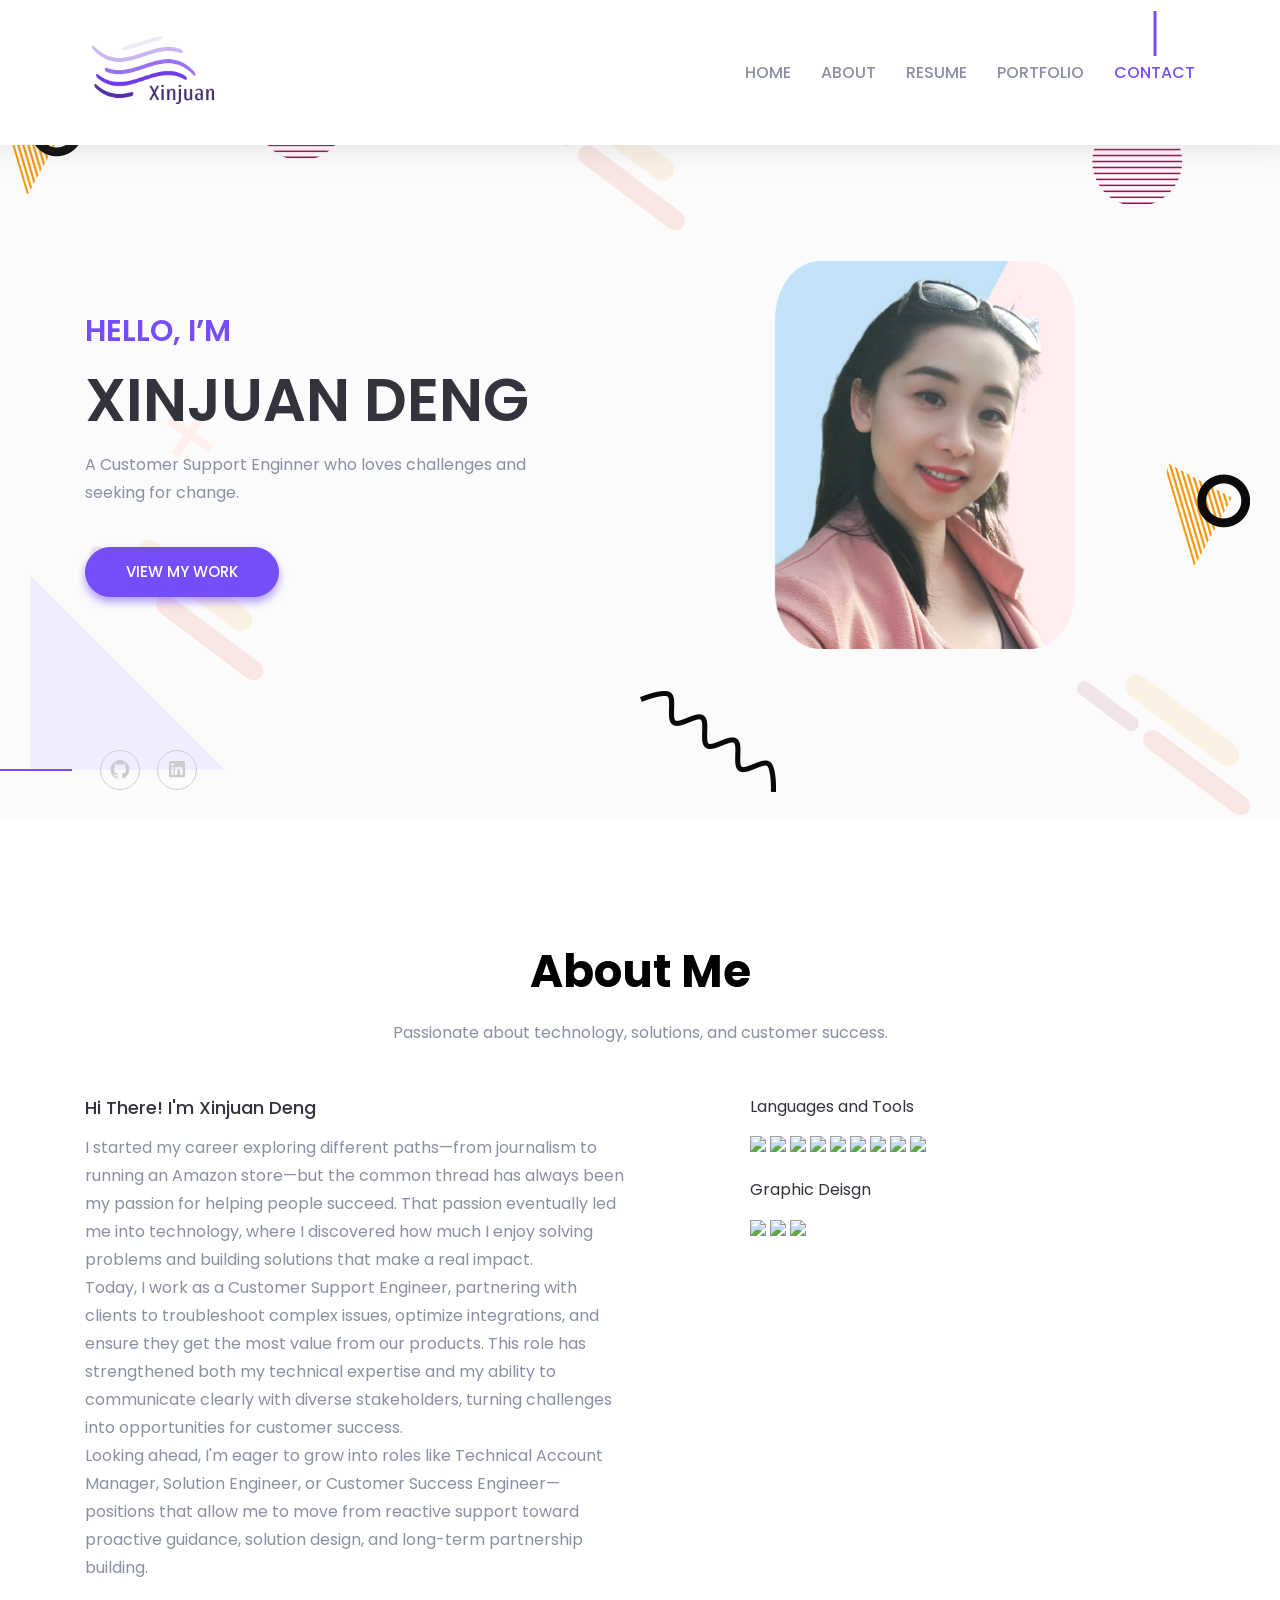
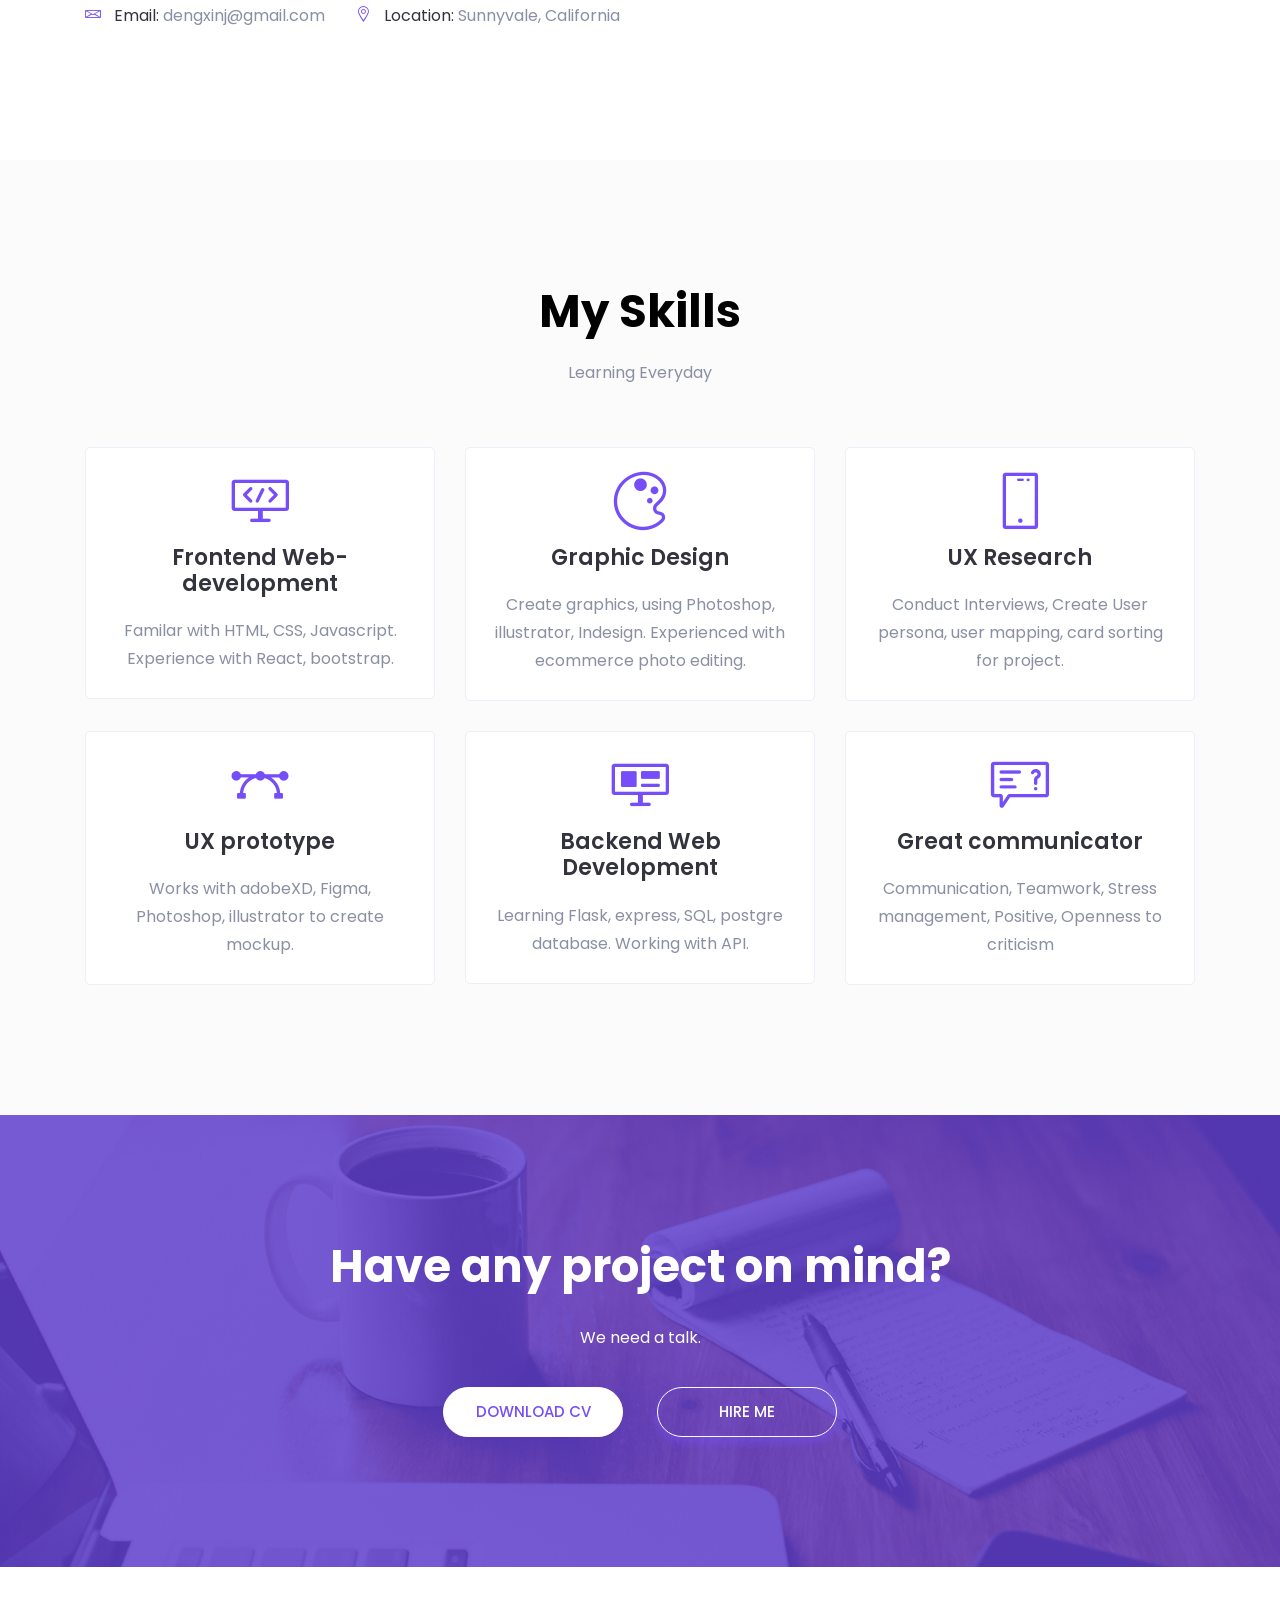
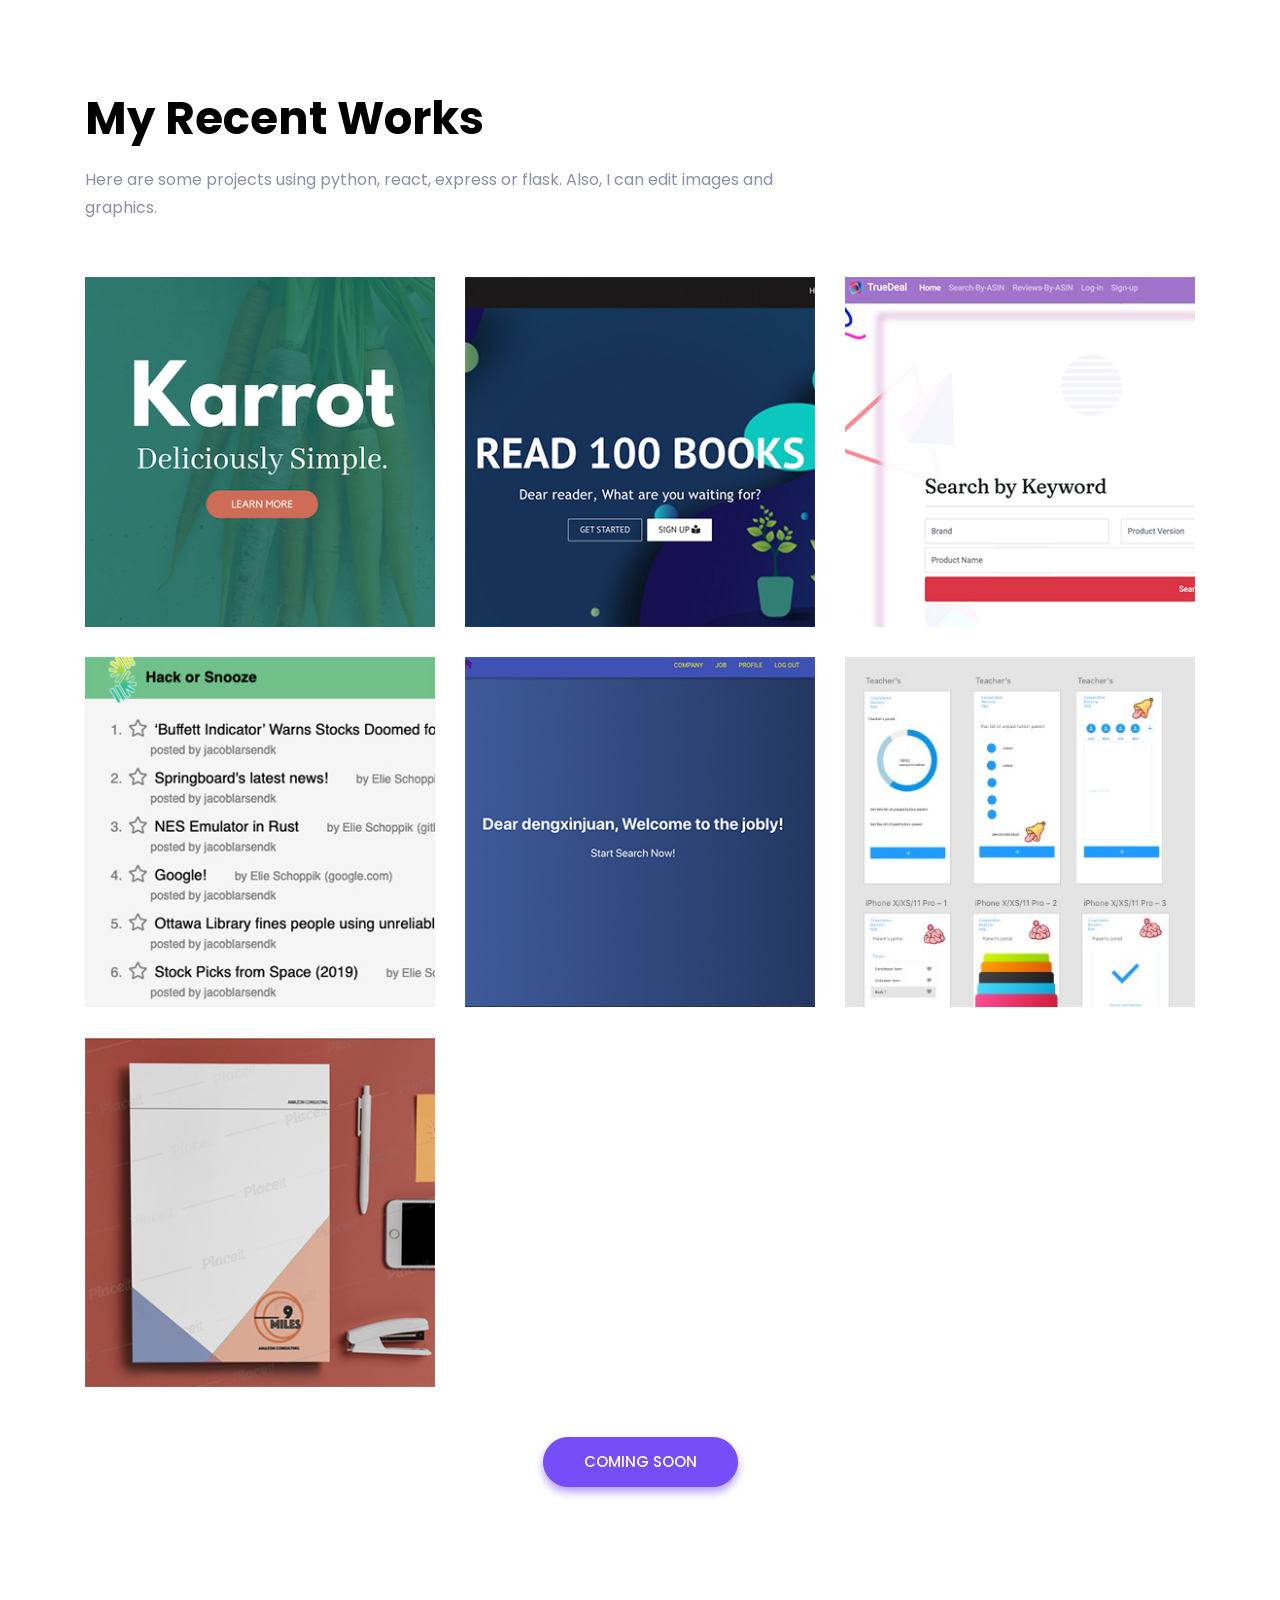
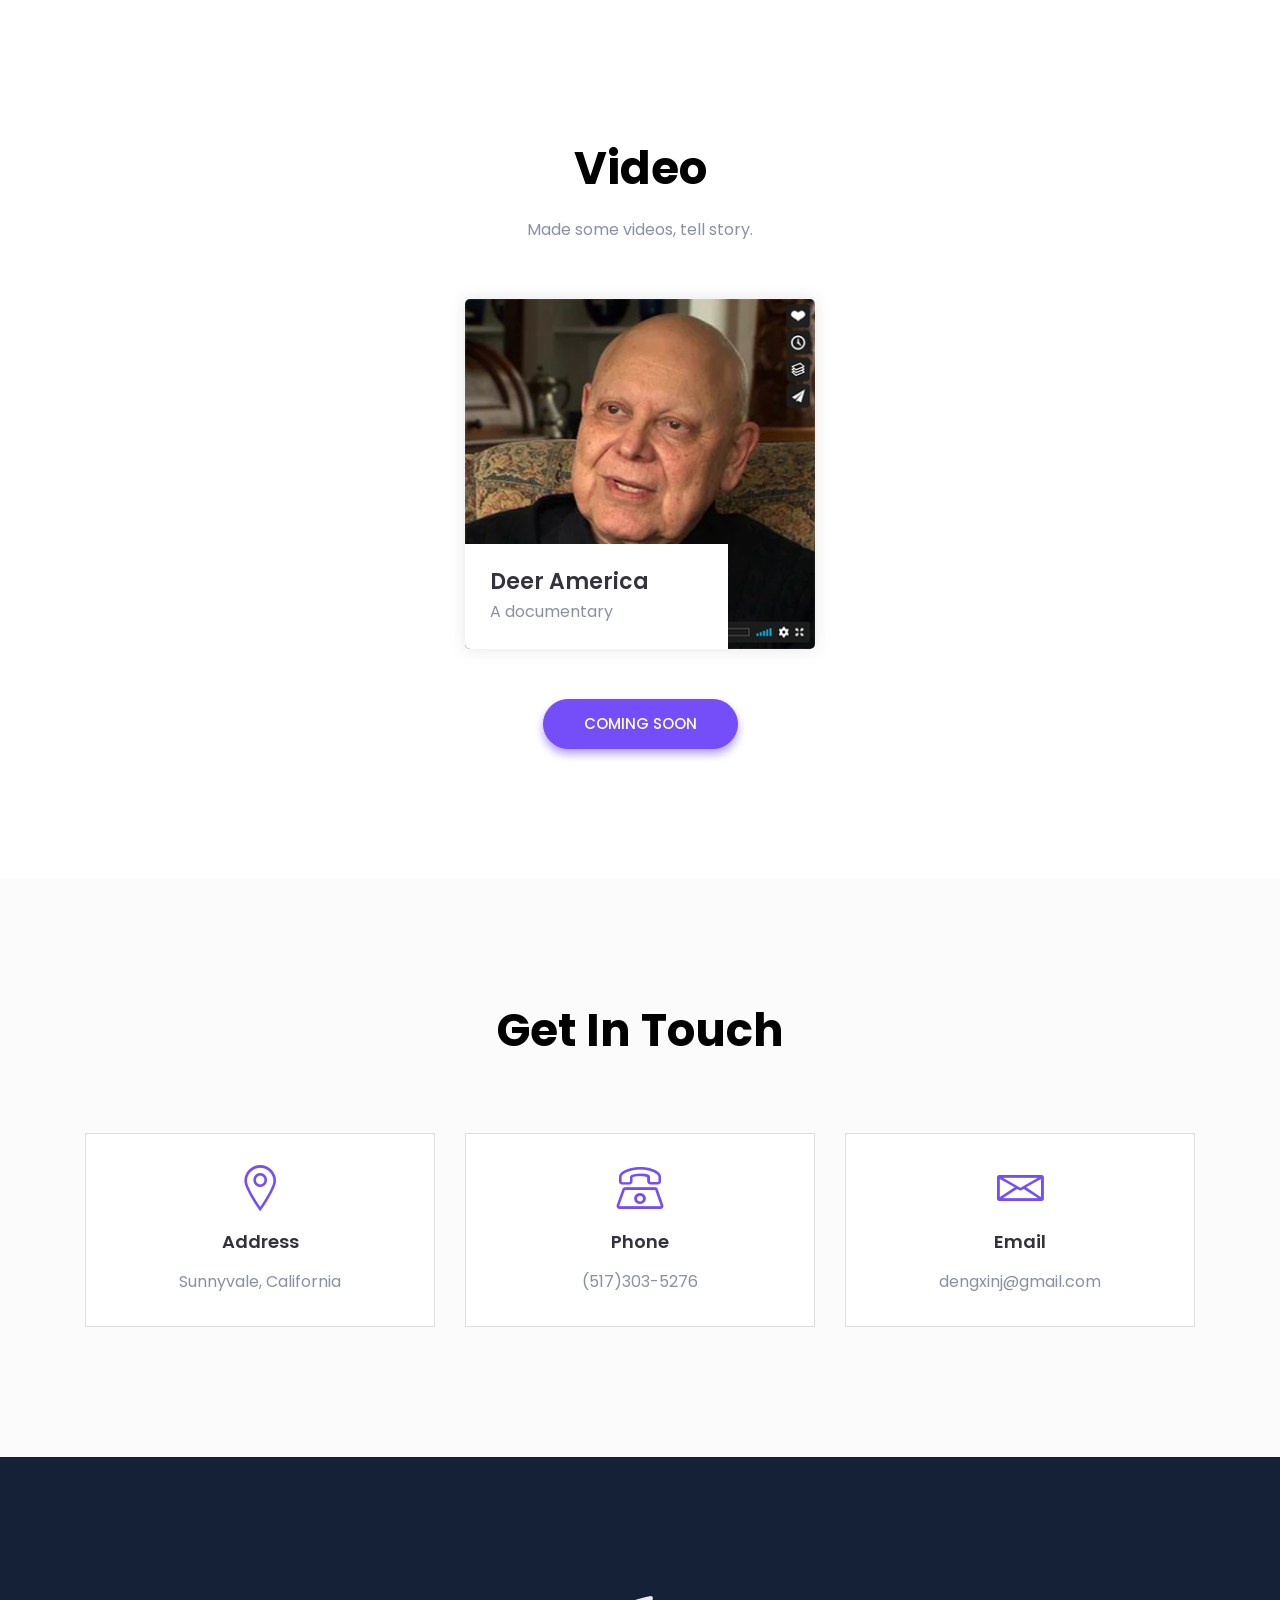
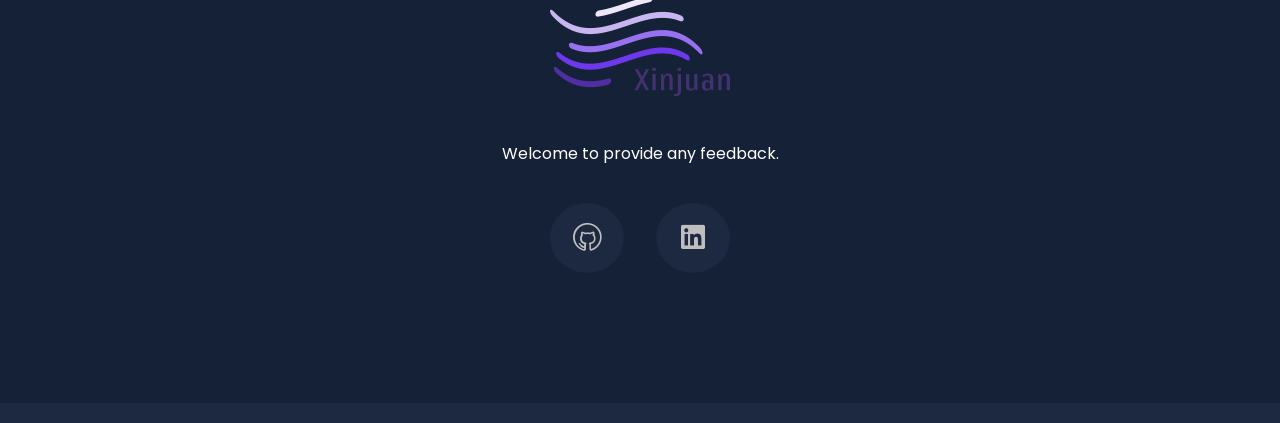
==== commit 10698398: "update description" ====
--- a/index.html
+++ b/index.html
@@ -182,7 +182,7 @@
               <div class="header-content-right">
                 <h4 class="sub-title">Hello, I’m</h4>
                 <h1 class="title">Xinjuan Deng</h1>
-                <p>A Freelance UX Designer & Web Developer</p>
+                <p>A Customer Support Enginner who loves challenges and seeking for change.</p>
                 <a class="main-btn" href="#work">View my Work</a>
               </div>
               <!-- header content right -->
@@ -239,8 +239,7 @@
             <div class="section-title text-center">
               <h2 class="title">About Me</h2>
               <p>
-                From China, Studied at Michigan State University, Seller at
-                Amazon, UX Engineer To Be
+                Passionate about technology, solutions, and customer success.
               </p>
             </div>
             <!-- section title -->
@@ -252,12 +251,15 @@
             <div class="about-content mt-50">
               <h5 class="about-title">Hi There! I'm Xinjuan Deng</h5>
               <p>
-                I am a person who always loves challenges and seeking for change. As a survivor of the Wenchuan earthquake on May 12, 2018, I realized that life is precious and I decided to explore more about the world. With this mindset, I worked as a journalist, wrote stories, edited videos, interviewed people. I also opened an amazon store, reactivated 50+ suspended seller accounts. 
-
-                <p>When I was editing the listing for the store, I developed a passion for web design. Realizing how powerful and amazing the technology is,  I decided to transfer my career into software engineering. I know the change is not easy, however, when I remember the moment that earthquake happened, we only live once, right?</p>
-                
-                <p>I recently graduated from Springboard Software Engineer track and I learned full stack web development, including front-end design and backend database. I am familiar with multiple languages, like HTML, Javascript, Css, Python and frameworks like Express, React.</p>
-                
+                I started my career exploring different paths—from journalism to running an Amazon store—but the common thread has always been my passion for helping people succeed. That passion eventually led me into technology, where I discovered how much I enjoy solving problems and building solutions that make a real impact.
+              </p>
+              
+              <p>
+                Today, I work as a Customer Support Engineer, partnering with clients to troubleshoot complex issues, optimize integrations, and ensure they get the most value from our products. This role has strengthened both my technical expertise and my ability to communicate clearly with diverse stakeholders, turning challenges into opportunities for customer success.
+              </p>
+              
+              <p>
+                Looking ahead, I'm eager to grow into roles like Technical Account Manager, Solution Engineer, or Customer Success Engineer—positions that allow me to move from reactive support toward proactive guidance, solution design, and long-term partnership building.
               </p>
               <ul class="clearfix">
                 <li>
--- a/assets/css/style.css
+++ b/assets/css/style.css
@@ -710,15 +710,15 @@
     padding-bottom: 40px; }
 
 .header-image {
-  max-width: 430px;
+  max-width: 300px;
   margin: 0 auto;
   position: relative; }
-  .header-image::before {
+  /* .header-image::before {
     position: absolute;
     content: '';
     width: 100%;
     height: 82%;
-    border: 20px solid #754ef9;
+    border: 20px solid #e0e0e0;
     border-bottom: 0;
     top: 50%;
     left: 0;
@@ -726,16 +726,16 @@
     -moz-transform: translateY(-50%);
     -ms-transform: translateY(-50%);
     -o-transform: translateY(-50%);
-    transform: translateY(-50%); }
-  .header-image::after {
+    transform: translateY(-50%); } */
+  /* .header-image::after {
     position: absolute;
     content: '';
     width: 100%;
     height: 20px;
-    background-color: #754ef9;
+    background-color: #e0e0e0;
     left: 0;
     bottom: 58px;
-    z-index: 11; }
+    z-index: 11; } */
   .header-image img {
     position: relative;
     z-index: 5; }
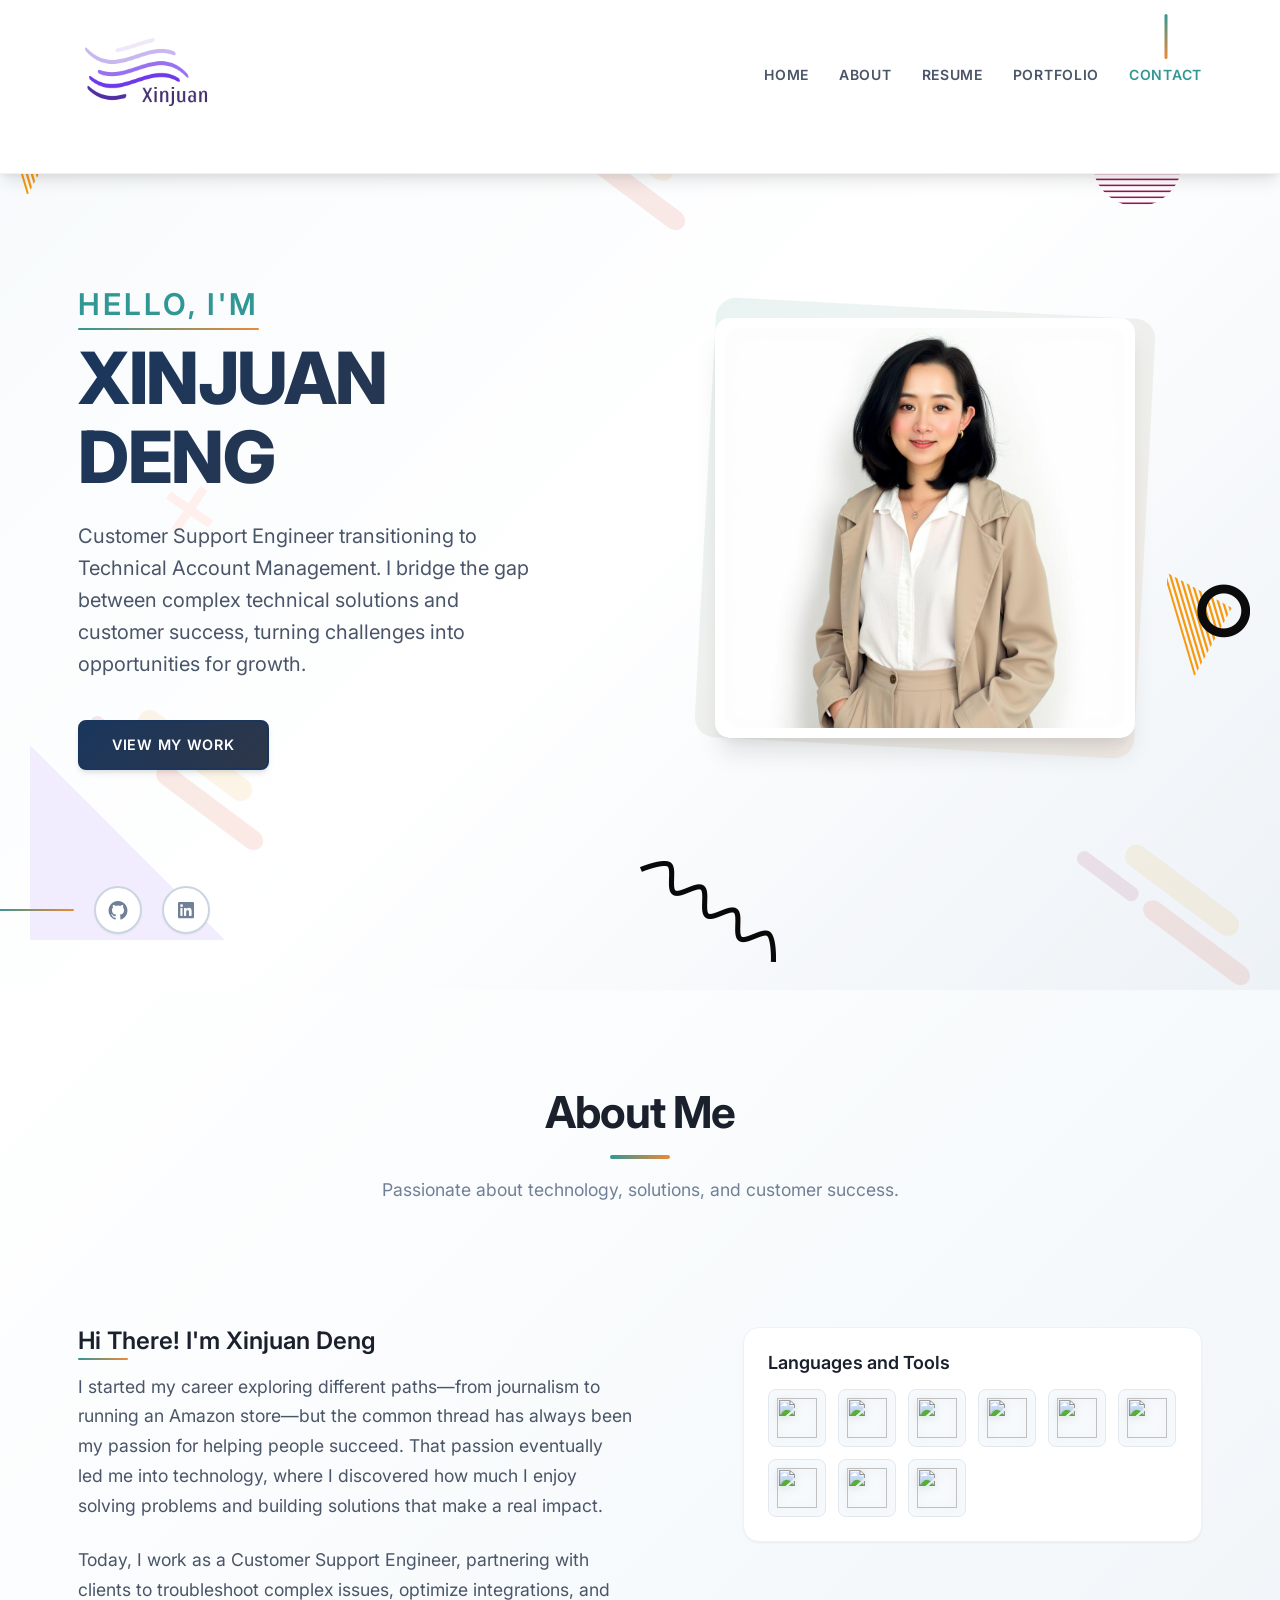
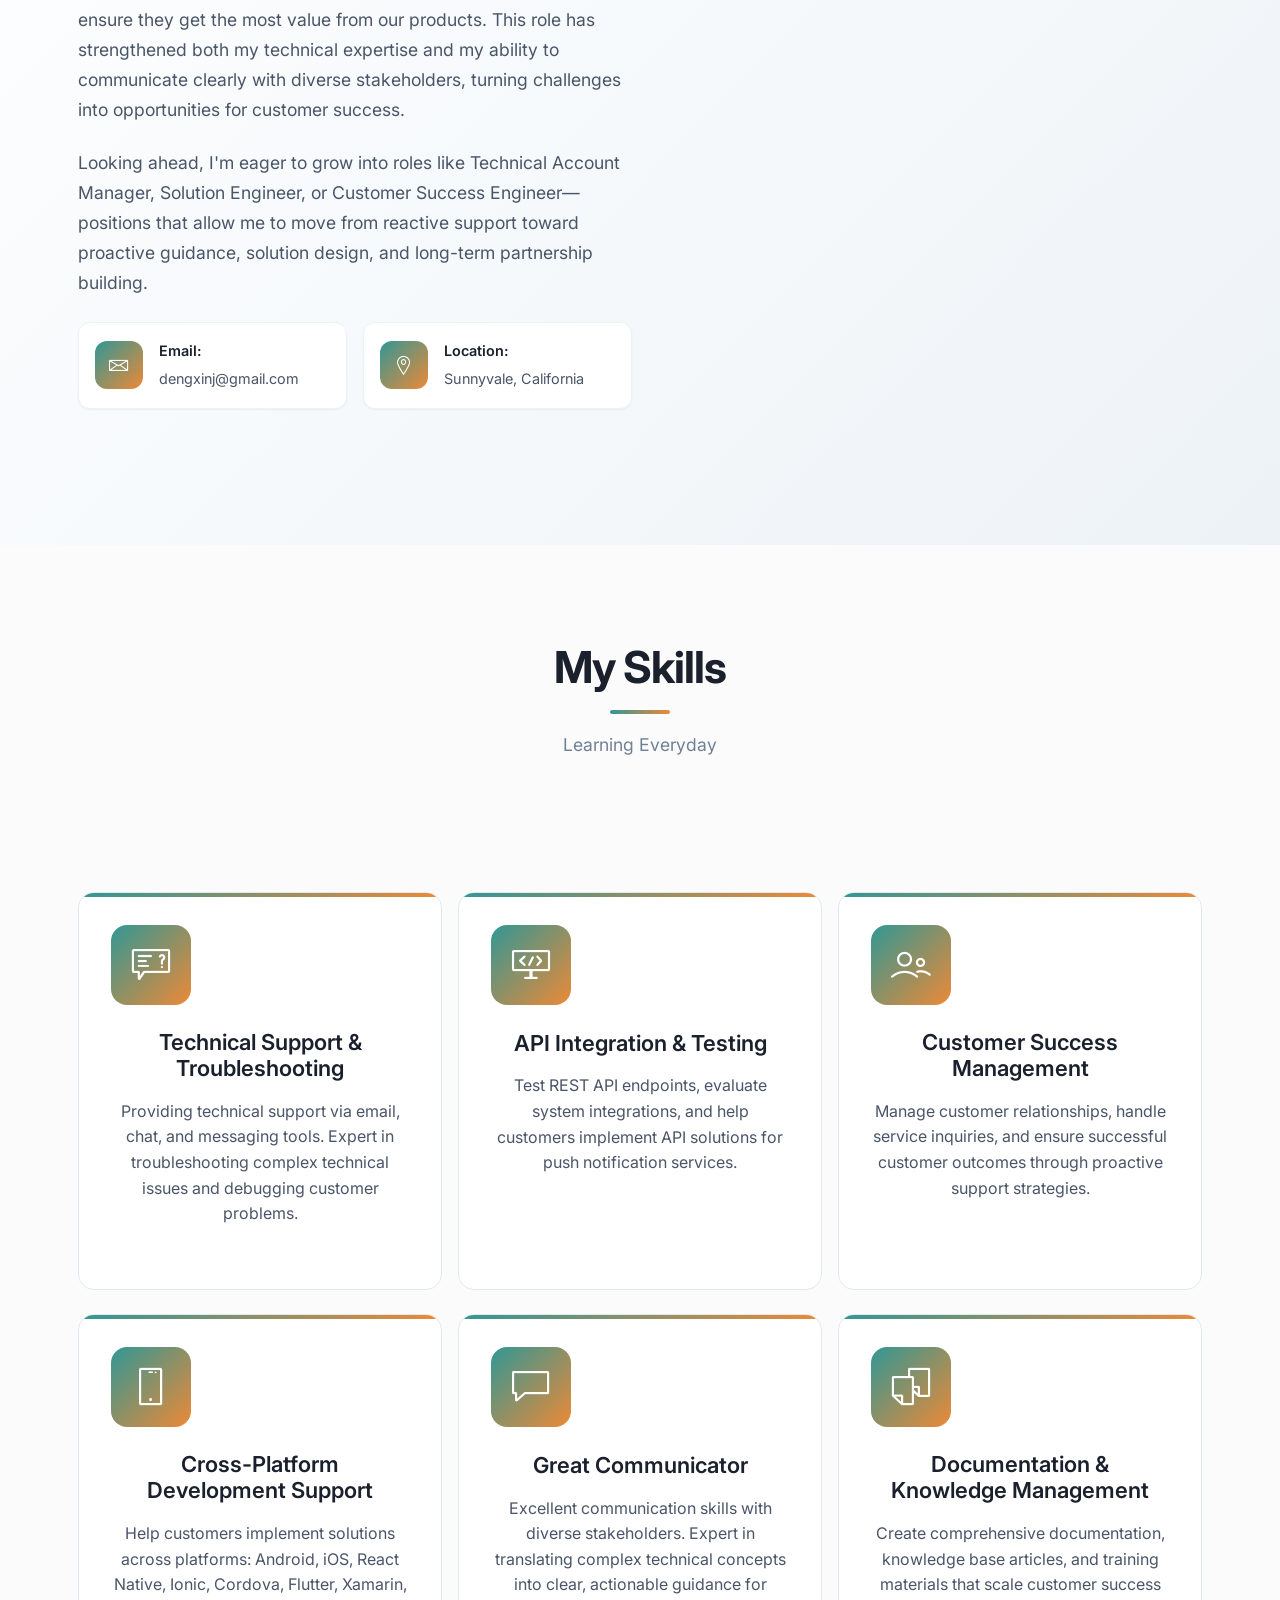
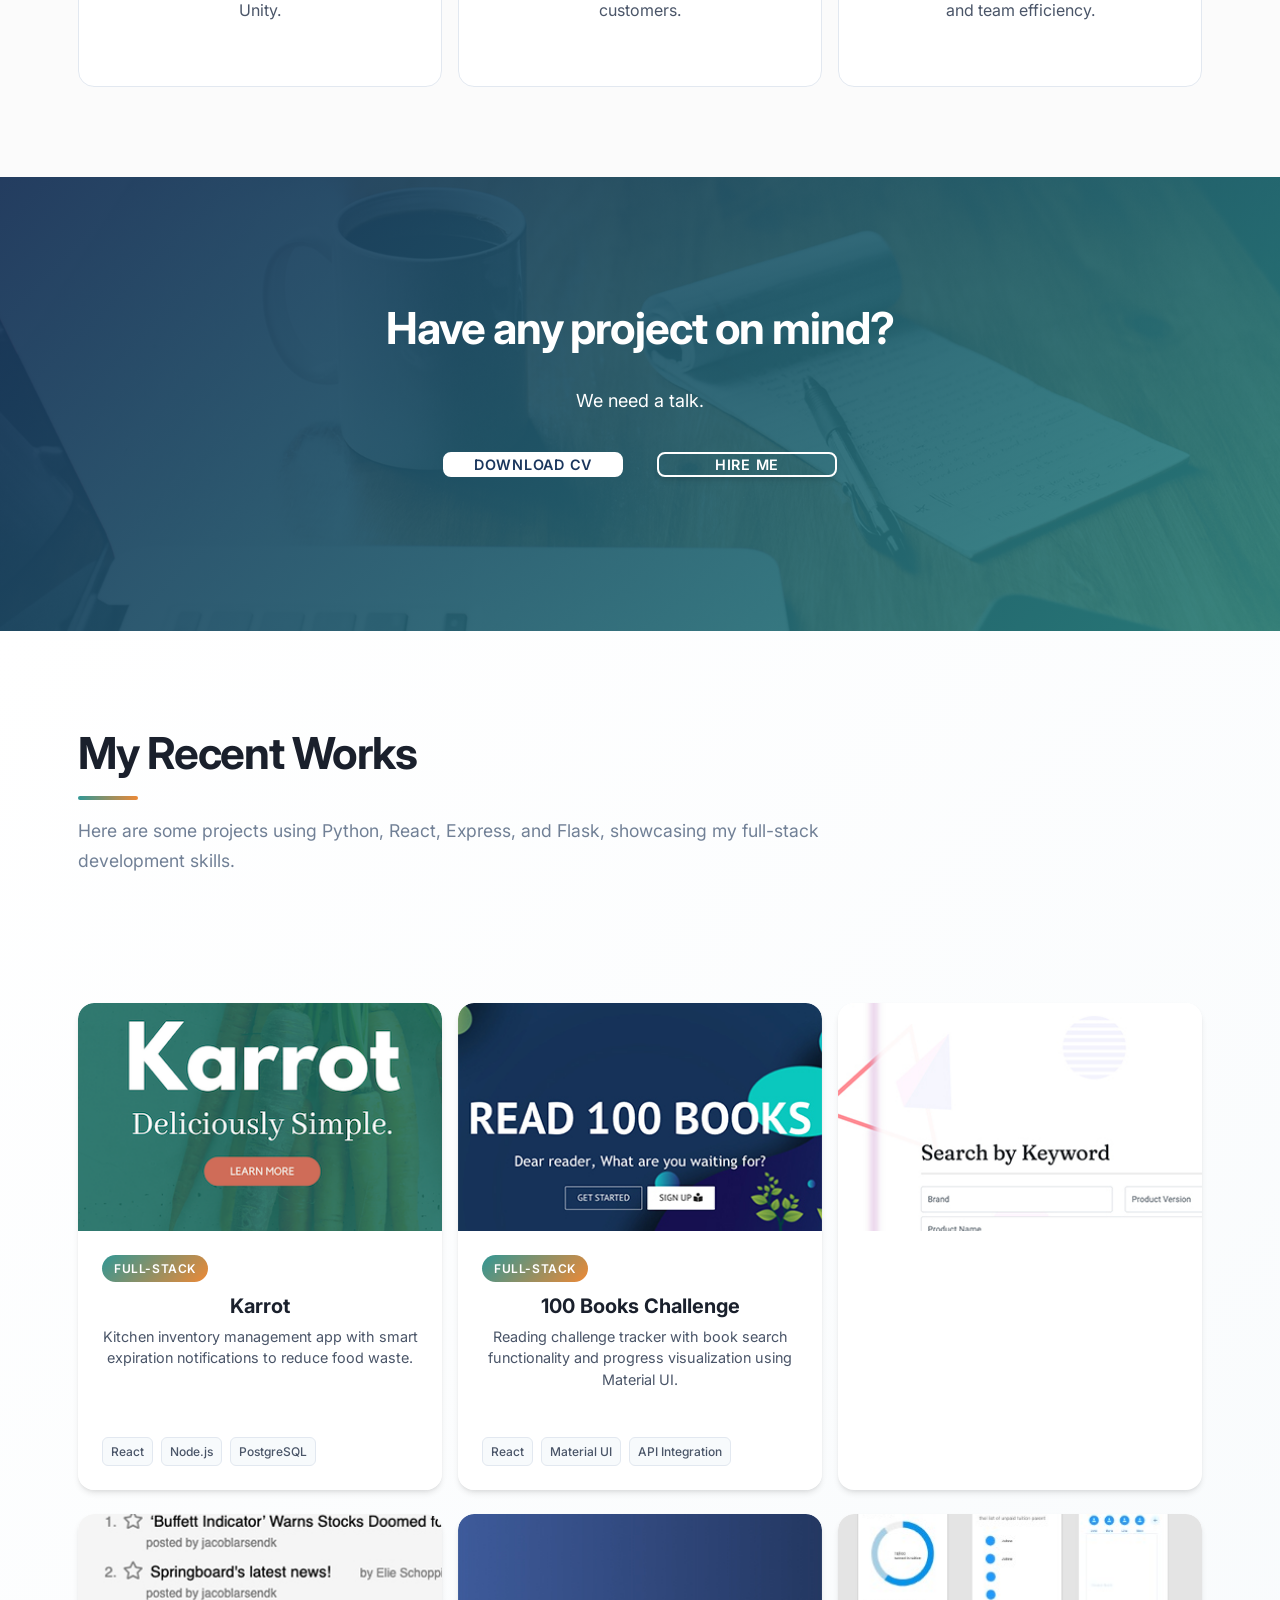
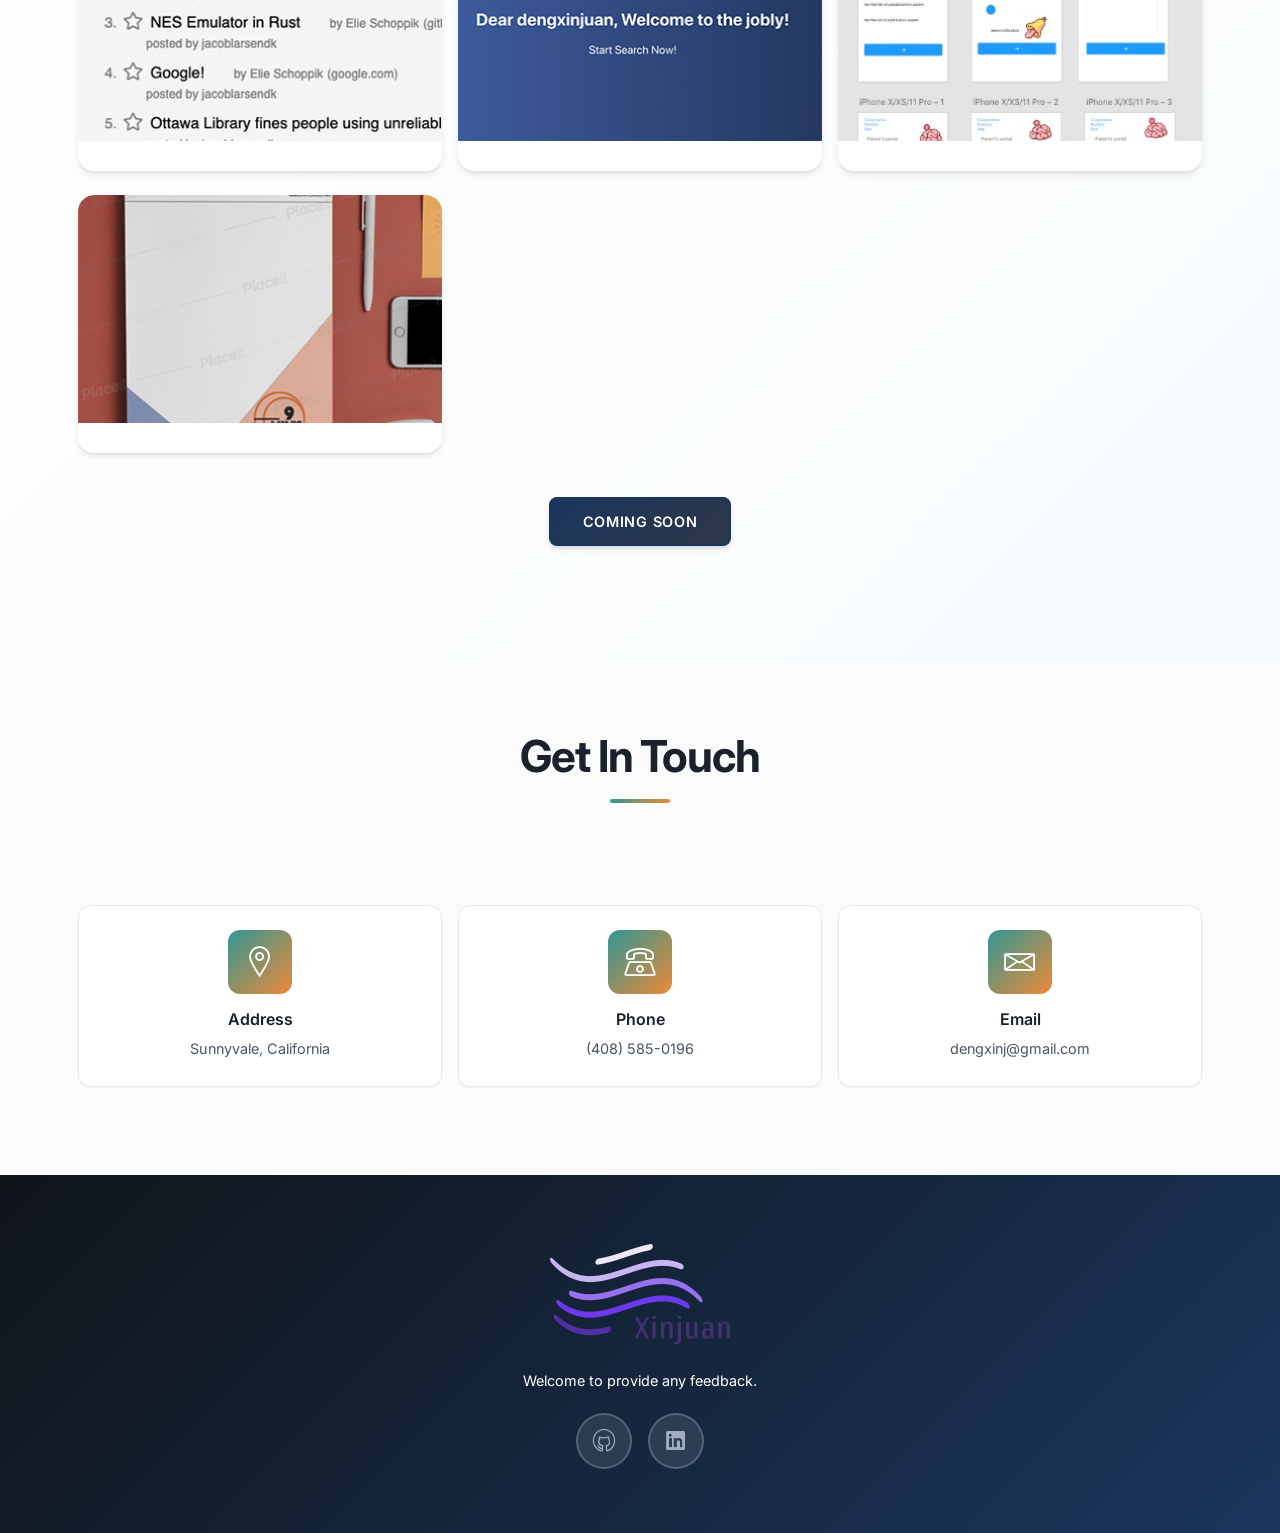
==== commit 7e61eabf: "Professional website design refresh and content updates - Applied modern corporate color palette wit" ====
--- a/index.html
+++ b/index.html
@@ -180,16 +180,16 @@
           <div class="row align-items-center">
             <div class="col-xl-5 col-lg-6">
               <div class="header-content-right">
-                <h4 class="sub-title">Hello, I’m</h4>
+                <h4 class="sub-title">Hello, I'm</h4>
                 <h1 class="title">Xinjuan Deng</h1>
-                <p>A Customer Support Enginner who loves challenges and seeking for change.</p>
+                <p>Customer Support Engineer transitioning to Technical Account Management. I bridge the gap between complex technical solutions and customer success, turning challenges into opportunities for growth.</p>
                 <a class="main-btn" href="#work">View my Work</a>
               </div>
               <!-- header content right -->
             </div>
             <div class="col-lg-6 offset-xl-1">
               <div class="header-image d-none d-lg-block">
-                <img src="assets/images/work/myPhoto.png" alt="hero" ; />
+                <img src="assets/images/work/my_foav.jpg" alt="Xinjuan Deng" />
               </div>
               <!-- header image -->
             </div>
@@ -345,31 +345,6 @@
                 </div>
               </div>
               <!-- skill item -->
-              <div class="skill-item mt-25">
-                <div class="skill-header">
-                  <h6 class="skill-title">
-                    Graphic Deisgn
-                  </h6>
-                  <div class="skill-bar">
-                    <code
-                    ><img
-                      height="50"
-                      src="https://seeklogo.com/images/A/adobe-illustrator-cc-logo-C1DC5A6D09-seeklogo.com.png"
-                  /></code>
-                  <code
-                  ><img
-                    height="50"
-                    src="https://seeklogo.com/images/A/adobe-photoshop-cc-logo-CBD0AAA3A7-seeklogo.com.png"
-                /></code>
-
-                <code
-                ><img
-                  height="50"
-                  src="https://seeklogo.com/images/I/indesign-cc-logo-D006452FBD-seeklogo.com.png"
-              /></code>
-                </div>
-              </div>
-              <!-- skill item -->
               <!--
               <div class="skill-item mt-25">
                 <div class="skill-header">
@@ -437,15 +412,14 @@
           <div class="col-lg-4 col-md-6 col-sm-8">
             <div class="single-service text-center mt-30">
               <div class="service-icon">
-                <i class="lni-code-alt"></i>
+                <i class="lni-support"></i>
               </div>
               <div class="service-content">
                 <h4 class="service-title">
-                  <a href="#">Frontend Web-development</a>
+                  <a href="#">Technical Support & Troubleshooting</a>
                 </h4>
                 <p>
-                  Familar with HTML, CSS, Javascript. Experience with React,
-                  bootstrap.
+                  Providing technical support via email, chat, and messaging tools. Expert in troubleshooting complex technical issues and debugging customer problems.
                 </p>
               </div>
             </div>
@@ -454,15 +428,28 @@
           <div class="col-lg-4 col-md-6 col-sm-8">
             <div class="single-service text-center mt-30">
               <div class="service-icon">
-                <i class="lni-color-pallet"></i>
+                <i class="lni-code-alt"></i>
+              </div>
+              <div class="service-content">
+                <h4 class="service-title"><a href="#">API Integration & Testing</a></h4>
+                <p>
+                  Test REST API endpoints, evaluate system integrations, and help customers implement API solutions for push notification services.
+                </p>
+              </div>
+            </div>
+            <!-- single service -->
+          </div>
+          <div class="col-lg-4 col-md-6 col-sm-8">
+            <div class="single-service text-center mt-30">
+              <div class="service-icon">
+                <i class="lni-users"></i>
               </div>
               <div class="service-content">
                 <h4 class="service-title">
-                  <a href="#contact">Graphic Design</a>
+                  <a href="#">Customer Success Management</a>
                 </h4>
                 <p>
-                  Create graphics, using Photoshop, illustrator, Indesign.
-                  Experienced with ecommerce photo editing.
+                  Manage customer relationships, handle service inquiries, and ensure successful customer outcomes through proactive support strategies.
                 </p>
               </div>
             </div>
@@ -474,10 +461,11 @@
                 <i class="lni-mobile"></i>
               </div>
               <div class="service-content">
-                <h4 class="service-title"><a href="#">UX Research</a></h4>
+                <h4 class="service-title">
+                  <a href="#">Cross-Platform Development Support</a>
+                </h4>
                 <p>
-                  Conduct Interviews, Create User persona, user mapping, card
-                  sorting for project.
+                  Help customers implement solutions across platforms: Android, iOS, React Native, Ionic, Cordova, Flutter, Xamarin, Unity.
                 </p>
               </div>
             </div>
@@ -486,15 +474,14 @@
           <div class="col-lg-4 col-md-6 col-sm-8">
             <div class="single-service text-center mt-30">
               <div class="service-icon">
-                <i class="lni-vector"></i>
+                <i class="lni-bubble"></i>
               </div>
               <div class="service-content">
                 <h4 class="service-title">
-                  <a href="#">UX prototype</a>
+                  <a href="#">Great Communicator</a>
                 </h4>
                 <p>
-                  Works with adobeXD, Figma, Photoshop, illustrator to create
-                  mockup.
+                  Excellent communication skills with diverse stakeholders. Expert in translating complex technical concepts into clear, actionable guidance for customers.
                 </p>
               </div>
             </div>
@@ -503,32 +490,14 @@
           <div class="col-lg-4 col-md-6 col-sm-8">
             <div class="single-service text-center mt-30">
               <div class="service-icon">
-                <i class="lni-website"></i>
+                <i class="lni-files"></i>
               </div>
               <div class="service-content">
                 <h4 class="service-title">
-                  <a href="#">Backend Web Development</a>
+                  <a href="#">Documentation & Knowledge Management</a>
                 </h4>
                 <p>
-                  Learning Flask, express, SQL, postgre database. Working with
-                  API.
-                </p>
-              </div>
-            </div>
-            <!-- single service -->
-          </div>
-          <div class="col-lg-4 col-md-6 col-sm-8">
-            <div class="single-service text-center mt-30">
-              <div class="service-icon">
-                <i class="lni-support"></i>
-              </div>
-              <div class="service-content">
-                <h4 class="service-title">
-                  <a href="#">Great communicator</a>
-                </h4>
-                <p>
-                  Communication, Teamwork, Stress management, Positive, Openness
-                  to criticism
+                  Create comprehensive documentation, knowledge base articles, and training materials that scale customer success and team efficiency.
                 </p>
               </div>
             </div>
@@ -588,8 +557,7 @@
             <div class="section-title pb-25">
               <h2 class="title">My Recent Works</h2>
               <p>
-                Here are some projects using python, react, express or flask.
-                Also, I can edit images and graphics.
+                Here are some projects using Python, React, Express, and Flask, showcasing my full-stack development skills.
               </p>
             </div>
             <!-- section title -->
@@ -602,13 +570,11 @@
               <div class="col-lg-4 col-md-6 col-sm-6">
                 <div class="single-work text-center mt-30">
                   <div class="work-image">
-                    <img src="assets/images/work/karrot_1.png" alt="work" />
+                    <img src="assets/images/work/karrot_1.png" alt="Karrot App" />
                   </div>
                   <div class="work-overlay">
                     <div class="work-content">
                       <h3 class="work-title">Karrot</h3>
-                      <h2 class="work-title">
-                        A kitchen inventory app to send food expiration notification
                       <ul>
                         <li>
                           <a class="image-popup" href="assets/images/Karrot.png"
@@ -622,7 +588,6 @@
                             ><i class="lni-link"></i
                           ></a>
                         </li>
-    
                         <li>
                           <a
                             href="https://github.com/Co-Lab-You-Belong-in-Tech/ping"
@@ -633,23 +598,28 @@
                       </ul>
                     </div>
                   </div>
-                </div>
-               
+                  <div class="work-info">
+                    <span class="project-category">Full-Stack</span>
+                    <h4 class="project-title">Karrot</h4>
+                    <p class="project-description">Kitchen inventory management app with smart expiration notifications to reduce food waste.</p>
+                    <div class="tech-tags">
+                      <span class="tech-tag">React</span>
+                      <span class="tech-tag">Node.js</span>
+                      <span class="tech-tag">PostgreSQL</span>
+                    </div>
+                  </div>
+                </div>
               </div>
                <!-- single work -->
 
           <div class="col-lg-4 col-md-6 col-sm-6">
             <div class="single-work text-center mt-30">
               <div class="work-image">
-                <img src="assets/images/work/w-3-2.png" alt="work" />
+                <img src="assets/images/work/w-3-2.png" alt="100 Books Challenge App" />
               </div>
               <div class="work-overlay">
                 <div class="work-content">
                   <h3 class="work-title">100 Books</h3>
-                  <h2 class="work-title">
-                    It is a full stack app using react, material UI. It can
-                    search books and get the 100 books chanllenges.
-                  </h2>
                   <ul>
                     <li>
                       <a class="image-popup" href="assets/images/work/w-3-3.png"
@@ -671,8 +641,17 @@
                   </ul>
                 </div>
               </div>
-            </div>
-         
+              <div class="work-info">
+                <span class="project-category">Full-Stack</span>
+                <h4 class="project-title">100 Books Challenge</h4>
+                <p class="project-description">Reading challenge tracker with book search functionality and progress visualization using Material UI.</p>
+                <div class="tech-tags">
+                  <span class="tech-tag">React</span>
+                  <span class="tech-tag">Material UI</span>
+                  <span class="tech-tag">API Integration</span>
+                </div>
+              </div>
+            </div>
           </div>
 
          
@@ -857,145 +836,68 @@
 
     <!--====== WORK PART ENDS ======-->
 
-    <!--====== BLOG PART START ======-->
-
-    <section id="blog" class="blog-area pt-125 pb-130">
+
+    <!--====== CONTACT PART START ======-->
+
+    <section id="contact" class="contact-area pt-80 pb-80 gray-bg">
       <div class="container">
         <div class="row justify-content-center">
           <div class="col-lg-8">
-            <div class="section-title text-center pb-25">
-              <h2 class="title">Video</h2>
-              <p>Made some videos, tell story.</p>
+            <div class="section-title text-center pb-15">
+              <h2 class="title">Get In Touch</h2>
             </div>
             <!-- section title -->
           </div>
         </div>
         <!-- row -->
         <div class="row justify-content-center">
-          <div class="col-lg-4 col-md-8 col-sm-9">
-            <div class="single-blog mt-30">
-              <div class="blog-image">
-                <img src="assets/images/video.jpg" alt="Blog" />
-              </div>
-              <div class="blog-content">
-                <h4 class="blog-title">
-                  <a href="https://vimeo.com/23189440" target="_blank"
-                    >Deer America</a
-                  >
-                </h4>
-                <span>A documentary</span>
-              </div>
-            </div>
-
-            <!-- single blog 
-          </div>
-          <div class="col-lg-4 col-md-8 col-sm-9">
-            <div class="single-blog mt-30">
-              <div class="blog-image">
-                <img src="assets/images/blog/b-2.jpg" alt="Blog" />
-              </div>
-              <div class="blog-content">
-                <h4 class="blog-title">
-                  <a href="#">Hired Releases 2023 Brand Health.</a>
-                </h4>
-                <span>July 26, 2022</span>
-              </div>
-            </div>
-        
-          </div>
-          <div class="col-lg-4 col-md-8 col-sm-9">
-            <div class="single-blog mt-30">
-              <div class="blog-image">
-                <img src="assets/images/blog/b-3.jpg" alt="Blog" />
-              </div>
-              <div class="blog-content">
-                <h4 class="blog-title">
-                  <a href="#">Hired Releases 2023 Brand Health.</a>
-                </h4>
-                <span>July 26, 2022</span>
-              </div>
-            </div>
-             single blog -->
-          </div>
-        </div>
-        <!-- row -->
-        <div class="row">
-          <div class="col-lg-12">
-            <div class="blog-more text-center mt-50">
-              <a class="main-btn" href="#">Coming Soon</a>
-            </div>
-            <!-- blog more -->
-          </div>
-        </div>
-        <!-- row -->
+          <div class="col-lg-4 col-md-6 col-sm-7">
+            <div class="contact-box text-center mt-15">
+              <div class="contact-icon">
+                <i class="lni-map-marker"></i>
+              </div>
+              <div class="contact-content">
+                <h6 class="contact-title">Address</h6>
+                <p>Sunnyvale,  California</p>
+              </div>
+            </div>
+            <!-- contact box -->
+          </div>
+          <div class="col-lg-4 col-md-6 col-sm-7">
+            <div class="contact-box text-center mt-15">
+              <div class="contact-icon">
+                <i class="lni-phone"></i>
+              </div>
+              <div class="contact-content">
+                <h6 class="contact-title">Phone</h6>
+                <p>(408) 585-0196</p>
+              </div>
+            </div>
+            <!-- contact box -->
+          </div>
+          <div class="col-lg-4 col-md-6 col-sm-7">
+            <div class="contact-box text-center mt-15">
+              <div class="contact-icon">
+                <i class="lni-envelope"></i>
+              </div>
+              <div class="contact-content">
+                <h6 class="contact-title">Email</h6>
+                <p>dengxinj@gmail.com</p>
+              </div>
+            </div>
+            <!-- contact box -->
+          </div>
+        </div>
       </div>
       <!-- container -->
     </section>
 
-    <!--====== BLOG PART ENDS ======-->
-
-    <!--====== CONTACT PART START ======-->
-
-    <section id="contact" class="contact-area pt-125 pb-130 gray-bg">
-      <div class="container">
-        <div class="row justify-content-center">
-          <div class="col-lg-8">
-            <div class="section-title text-center pb-25">
-              <h2 class="title">Get In Touch</h2>
-              <p></p>
-            </div>
-            <!-- section title -->
-          </div>
-        </div>
-        <!-- row -->
-        <div class="row justify-content-center">
-          <div class="col-lg-4 col-md-6 col-sm-7">
-            <div class="contact-box text-center mt-30">
-              <div class="contact-icon">
-                <i class="lni-map-marker"></i>
-              </div>
-              <div class="contact-content">
-                <h6 class="contact-title">Address</h6>
-                <p>Sunnyvale,  California</p>
-              </div>
-            </div>
-            <!-- contact box -->
-          </div>
-          <div class="col-lg-4 col-md-6 col-sm-7">
-            <div class="contact-box text-center mt-30">
-              <div class="contact-icon">
-                <i class="lni-phone"></i>
-              </div>
-              <div class="contact-content">
-                <h6 class="contact-title">Phone</h6>
-                <p>(517)303-5276</p>
-              </div>
-            </div>
-            <!-- contact box -->
-          </div>
-          <div class="col-lg-4 col-md-6 col-sm-7">
-            <div class="contact-box text-center mt-30">
-              <div class="contact-icon">
-                <i class="lni-envelope"></i>
-              </div>
-              <div class="contact-content">
-                <h6 class="contact-title">Email</h6>
-                <p>dengxinj@gmail.com</p>
-              </div>
-            </div>
-            <!-- contact box -->
-          </div>
-        </div>
-      </div>
-      <!-- container -->
-    </section>
-
     <!--====== CONTACT PART ENDS ======-->
 
     <!--====== FOOTER PART START ======-->
 
     <footer id="footer" class="footer-area">
-      <div class="footer-widget pt-130 pb-130">
+      <div class="footer-widget pt-60 pb-40">
         <div class="container">
           <div class="row justify-content-center">
             <div class="col-lg-8">
@@ -1003,7 +905,7 @@
                 <a href="index.html">
                   <img src="assets/images/mylogo.png" alt="Logo" />
                 </a>
-                <p class="mt-">Welcome to provide any feedback.</p>
+                <p class="mt-15">Welcome to provide any feedback.</p>
                 <ul>
                   <li>
                     <a href="https://github.com/dengxinjuan" target="_blank"
@@ -1027,27 +929,6 @@
         <!-- container -->
       </div>
       <!-- footer widget -->
-      <div class="footer-copyright pb-20">
-        <div class="container">
-          <div class="row">
-            <div class="col-lg-12">
-              <div
-                class="copyright-text text-center pt-20"
-                style="display: none"
-              >
-                <p>
-                  Copyright © 2022. Template Crafted by
-                  <a href="https://uideck.com" rel="nofollow">UIdeck</a>
-                </p>
-              </div>
-              <!-- copyright text -->
-            </div>
-          </div>
-          <!-- row -->
-        </div>
-        <!-- container -->
-      </div>
-      <!-- footer widget -->
     </footer>
 
     <!--====== FOOTER PART ENDS ======-->
--- a/assets/css/style.css
+++ b/assets/css/style.css
@@ -30,12 +30,78 @@
 /*===========================
     1. COMMON css 
 ===========================*/
-@import url("https://fonts.googleapis.com/css?family=Poppins:400,500,600,700,800");
+@import url("https://fonts.googleapis.com/css2?family=Inter:wght@300;400;500;600;700;800&family=Poppins:wght@400;500;600;700;800&display=swap");
+
+/* Modern Corporate Color System */
+:root {
+  /* Primary Corporate Colors */
+  --primary-navy: #1a365d;
+  --primary-navy-light: #2d3748;
+  --primary-navy-dark: #0f1419;
+  
+  /* Secondary Colors */
+  --accent-teal: #319795;
+  --accent-teal-light: #4fd1c7;
+  --accent-orange: #ed8936;
+  --accent-orange-light: #fbb040;
+  
+  /* Neutral Grays */
+  --gray-50: #f7fafc;
+  --gray-100: #edf2f7;
+  --gray-200: #e2e8f0;
+  --gray-300: #cbd5e0;
+  --gray-400: #a0aec0;
+  --gray-500: #718096;
+  --gray-600: #4a5568;
+  --gray-700: #2d3748;
+  --gray-800: #1a202c;
+  --gray-900: #171923;
+  
+  /* Text Colors */
+  --text-primary: #1a202c;
+  --text-secondary: #4a5568;
+  --text-muted: #718096;
+  --text-light: #a0aec0;
+  
+  /* Background Colors */
+  --bg-primary: #ffffff;
+  --bg-secondary: #f7fafc;
+  --bg-accent: #edf2f7;
+  
+  /* Spacing Scale (8px base) */
+  --space-1: 0.25rem;  /* 4px */
+  --space-2: 0.5rem;   /* 8px */
+  --space-3: 0.75rem;  /* 12px */
+  --space-4: 1rem;     /* 16px */
+  --space-5: 1.25rem;  /* 20px */
+  --space-6: 1.5rem;   /* 24px */
+  --space-8: 2rem;     /* 32px */
+  --space-10: 2.5rem;  /* 40px */
+  --space-12: 3rem;    /* 48px */
+  --space-16: 4rem;    /* 64px */
+  --space-20: 5rem;    /* 80px */
+  --space-24: 6rem;    /* 96px */
+  
+  /* Animation Timing */
+  --transition-fast: 0.15s ease-out;
+  --transition-base: 0.3s ease-out;
+  --transition-slow: 0.5s ease-out;
+  
+  /* Shadows */
+  --shadow-sm: 0 1px 2px 0 rgba(0, 0, 0, 0.05);
+  --shadow-base: 0 1px 3px 0 rgba(0, 0, 0, 0.1), 0 1px 2px 0 rgba(0, 0, 0, 0.06);
+  --shadow-md: 0 4px 6px -1px rgba(0, 0, 0, 0.1), 0 2px 4px -1px rgba(0, 0, 0, 0.06);
+  --shadow-lg: 0 10px 15px -3px rgba(0, 0, 0, 0.1), 0 4px 6px -2px rgba(0, 0, 0, 0.05);
+  --shadow-xl: 0 20px 25px -5px rgba(0, 0, 0, 0.1), 0 10px 10px -5px rgba(0, 0, 0, 0.04);
+}
+
 body {
-  font-family: "Poppins", sans-serif;
-  font-weight: normal;
+  font-family: "Inter", "Poppins", sans-serif;
+  font-weight: 400;
   font-style: normal;
-  color: #8a8fa3; }
+  color: var(--text-secondary);
+  line-height: 1.6;
+}
 
 * {
   margin: 0;
@@ -69,28 +135,44 @@
 h4,
 h5,
 h6 {
-  font-family: "Poppins", sans-serif;
+  font-family: "Inter", "Poppins", sans-serif;
   font-weight: 600;
-  color: #32333c;
-  margin: 0px; }
+  color: var(--text-primary);
+  margin: 0;
+  line-height: 1.2;
+}
 
 h1 {
-  font-size: 60px; }
+  font-size: clamp(2.5rem, 5vw, 4rem);
+  font-weight: 800;
+  letter-spacing: -0.025em;
+}
 
 h2 {
-  font-size: 36px; }
+  font-size: clamp(2rem, 4vw, 2.5rem);
+  font-weight: 700;
+  letter-spacing: -0.025em;
+}
 
 h3 {
-  font-size: 28px; }
+  font-size: clamp(1.5rem, 3vw, 1.875rem);
+  font-weight: 600;
+}
 
 h4 {
-  font-size: 22px; }
+  font-size: clamp(1.25rem, 2.5vw, 1.5rem);
+  font-weight: 600;
+}
 
 h5 {
-  font-size: 18px; }
+  font-size: clamp(1.125rem, 2vw, 1.25rem);
+  font-weight: 500;
+}
 
 h6 {
-  font-size: 16px; }
+  font-size: 1rem;
+  font-weight: 500;
+}
 
 ul, ol {
   margin: 0px;
@@ -98,14 +180,19 @@
   list-style-type: none; }
 
 p {
-  font-size: 16px;
+  font-size: 1rem;
   font-weight: 400;
-  line-height: 28px;
-  color: #8a8fa3;
-  margin: 0px; }
-  @media (max-width: 767px) {
-    p {
-      font-size: 15px; } }
+  line-height: 1.7;
+  color: var(--text-secondary);
+  margin: 0;
+}
+
+@media (max-width: 767px) {
+  p {
+    font-size: 0.9rem;
+    line-height: 1.6;
+  }
+}
 
 .bg_cover {
   background-position: center center;
@@ -114,63 +201,112 @@
   width: 100%;
   height: 100%; }
 
-/*===== All Button Style =====*/
+/*===== Modern Button System =====*/
 .main-btn {
-  display: inline-block;
-  font-weight: 500;
+  display: inline-flex;
+  align-items: center;
+  justify-content: center;
+  font-weight: 600;
   text-align: center;
   white-space: nowrap;
   vertical-align: middle;
-  -webkit-user-select: none;
-  -moz-user-select: none;
-  -ms-user-select: none;
   user-select: none;
-  border: 1px solid #754ef9;
-  padding: 0 40px;
-  font-size: 15px;
-  line-height: 48px;
-  border-radius: 50px;
-  color: #fff;
+  border: 2px solid var(--primary-navy);
+  padding: var(--space-3) var(--space-8);
+  font-size: 0.9rem;
+  line-height: 1.5;
+  border-radius: 0.5rem;
+  color: var(--bg-primary);
   cursor: pointer;
   z-index: 5;
-  -webkit-transition: all 0.3s ease-out 0s;
-  -moz-transition: all 0.3s ease-out 0s;
-  -ms-transition: all 0.3s ease-out 0s;
-  -o-transition: all 0.3s ease-out 0s;
-  transition: all 0.3s ease-out 0s;
-  -webkit-box-shadow: 0px 5px 8px 0px rgba(118, 78, 249, 0.55);
-  -moz-box-shadow: 0px 5px 8px 0px rgba(118, 78, 249, 0.55);
-  box-shadow: 0px 5px 8px 0px rgba(118, 78, 249, 0.55);
-  background-color: #754ef9;
-  text-transform: uppercase; }
-  .main-btn:hover {
-    background-color: #fff;
-    color: #754ef9;
-    border-color: #754ef9; }
-  .main-btn.main-btn-2 {
-    background-color: transparent;
-    color: #fff;
-    border-color: #fff;
-    -webkit-box-shadow: none;
-    -moz-box-shadow: none;
-    box-shadow: none; }
-    .main-btn.main-btn-2:hover {
-      background-color: #754ef9;
-      color: #fff;
-      border-color: #754ef9; }
-
-/*===== All Section Title Style =====*/
+  transition: all var(--transition-base);
+  box-shadow: var(--shadow-md);
+  background: linear-gradient(135deg, var(--primary-navy) 0%, var(--primary-navy-light) 100%);
+  text-transform: uppercase;
+  letter-spacing: 0.05em;
+  text-decoration: none;
+  position: relative;
+  overflow: hidden;
+}
+
+.main-btn::before {
+  content: '';
+  position: absolute;
+  top: 0;
+  left: -100%;
+  width: 100%;
+  height: 100%;
+  background: linear-gradient(135deg, var(--accent-teal) 0%, var(--accent-teal-light) 100%);
+  transition: left var(--transition-base);
+  z-index: -1;
+}
+
+.main-btn:hover {
+  color: var(--bg-primary);
+  border-color: var(--accent-teal);
+  box-shadow: var(--shadow-lg);
+  transform: translateY(-2px);
+}
+
+.main-btn:hover::before {
+  left: 0;
+}
+
+.main-btn.main-btn-2 {
+  background: transparent;
+  color: var(--bg-primary);
+  border-color: var(--bg-primary);
+  box-shadow: none;
+}
+
+.main-btn.main-btn-2::before {
+  background: linear-gradient(135deg, var(--primary-navy) 0%, var(--primary-navy-light) 100%);
+}
+
+.main-btn.main-btn-2:hover {
+  color: var(--bg-primary);
+  border-color: var(--primary-navy);
+}
+
+/*===== Modern Section Title Style =====*/
+.section-title {
+  position: relative;
+  margin-bottom: var(--space-12);
+}
+
 .section-title .title {
   font-weight: 700;
-  font-size: 45px;
-  color: #000;
-  padding-bottom: 20px; }
-  @media (max-width: 767px) {
-    .section-title .title {
-      font-size: 30px; } }
+  font-size: clamp(2rem, 4vw, 2.75rem);
+  color: var(--text-primary);
+  padding-bottom: var(--space-5);
+  position: relative;
+  display: inline-block;
+}
+
+.section-title .title::after {
+  content: '';
+  position: absolute;
+  bottom: 0;
+  left: 0;
+  width: 60px;
+  height: 4px;
+  background: linear-gradient(90deg, var(--accent-teal) 0%, var(--accent-orange) 100%);
+  border-radius: 2px;
+}
+
+.section-title.text-center .title::after {
+  left: 50%;
+  transform: translateX(-50%);
+}
+
+.section-title p {
+  color: var(--text-muted);
+  font-size: 1.1rem;
+  margin-top: var(--space-4);
+}
 
 /*===== All Preloader Style =====*/
-.preloader {
+  .preloader {
   /* Body Overlay */
   position: fixed;
   top: 0;
@@ -178,9 +314,10 @@
   display: table;
   height: 100%;
   width: 100%;
-  /* Change Background Color */
-  background: #fff;
-  z-index: 99999; }
+  /* Modern Background */
+  background: var(--bg-primary);
+  z-index: 99999;
+}
   .preloader .loader_34 {
     display: table-cell;
     vertical-align: middle;
@@ -234,10 +371,11 @@
       width: 200%;
       height: 100%;
       border-style: solid;
-      /* Spinner Color */
-      border-color: #754ef9 #754ef9 #ddd;
+      /* Modern Spinner Colors */
+      border-color: var(--primary-navy) var(--accent-teal) var(--gray-200);
       border-radius: 50%;
-      border-width: 6px; }
+      border-width: 6px;
+    }
     .preloader .loader_34 .ytp-spinner-left .ytp-spinner-circle {
       left: 0;
       right: -100%;
@@ -448,23 +586,19 @@
     2.HEADER css 
 ===========================*/
 .navigation {
-  -webkit-box-shadow: 0px 0px 29px 0px rgba(134, 134, 134, 0.25);
-  -moz-box-shadow: 0px 0px 29px 0px rgba(134, 134, 134, 0.25);
-  box-shadow: 0px 0px 29px 0px rgba(134, 134, 134, 0.25);
-  padding: 30px 0;
-  background-color: #fff;
-  -webkit-transition: all 0.3s ease-out 0s;
-  -moz-transition: all 0.3s ease-out 0s;
-  -ms-transition: all 0.3s ease-out 0s;
-  -o-transition: all 0.3s ease-out 0s;
-  transition: all 0.3s ease-out 0s; }
+  box-shadow: var(--shadow-lg);
+  padding: var(--space-8) 0;
+  background-color: var(--bg-primary);
+  backdrop-filter: blur(10px);
+  transition: all var(--transition-base);
+  border-bottom: 1px solid var(--gray-100);
+}
   .navigation.sticky {
-    padding: 20px 0;
-    -webkit-transition: all 0.3s ease-out 0s;
-    -moz-transition: all 0.3s ease-out 0s;
-    -ms-transition: all 0.3s ease-out 0s;
-    -o-transition: all 0.3s ease-out 0s;
-    transition: all 0.3s ease-out 0s; }
+    padding: var(--space-5) 0;
+    background-color: rgba(255, 255, 255, 0.95);
+    backdrop-filter: blur(10px);
+    transition: all var(--transition-base);
+  }
   .navigation .navbar {
     padding: 0;
     position: relative; }
@@ -476,15 +610,12 @@
       .navigation .navbar .navbar-toggler .toggler-icon {
         width: 30px;
         height: 2px;
-        background-color: #32333c;
+        background-color: var(--text-primary);
         margin: 5px 0;
         display: block;
         position: relative;
-        -webkit-transition: all 0.3s ease-out 0s;
-        -moz-transition: all 0.3s ease-out 0s;
-        -ms-transition: all 0.3s ease-out 0s;
-        -o-transition: all 0.3s ease-out 0s;
-        transition: all 0.3s ease-out 0s; }
+        transition: all var(--transition-base);
+      }
       .navigation .navbar .navbar-toggler.active .toggler-icon:nth-of-type(1) {
         -webkit-transform: rotate(45deg);
         -moz-transform: rotate(45deg);
@@ -537,57 +668,64 @@
         margin-left: 0; }
       .navigation .navbar .navbar-nav .nav-item a {
         text-transform: uppercase;
-        font-size: 16px;
-        color: #8a8fa3;
-        font-weight: 500;
+        font-size: 0.875rem;
+        color: var(--text-secondary);
+        font-weight: 600;
         position: relative;
-        -webkit-transition: all 0.3s ease-out 0s;
-        -moz-transition: all 0.3s ease-out 0s;
-        -ms-transition: all 0.3s ease-out 0s;
-        -o-transition: all 0.3s ease-out 0s;
-        transition: all 0.3s ease-out 0s; }
+        transition: all var(--transition-base);
+        letter-spacing: 0.05em;
+      }
         .navigation .navbar .navbar-nav .nav-item a::before {
           position: absolute;
           content: '';
           width: 3px;
           height: 0;
-          background-color: #754ef9;
+          background: linear-gradient(180deg, var(--accent-teal) 0%, var(--accent-orange) 100%);
           left: 50%;
           top: -50px;
-          -webkit-transform: translateX(-50%);
-          -moz-transform: translateX(-50%);
-          -ms-transform: translateX(-50%);
-          -o-transform: translateX(-50%);
           transform: translateX(-50%);
-          -webkit-transition: all 0.3s ease-out 0s;
-          -moz-transition: all 0.3s ease-out 0s;
-          -ms-transition: all 0.3s ease-out 0s;
-          -o-transition: all 0.3s ease-out 0s;
-          transition: all 0.3s ease-out 0s; }
+          transition: all var(--transition-base);
+          border-radius: 2px;
+        }
           @media only screen and (min-width: 768px) and (max-width: 991px) {
             .navigation .navbar .navbar-nav .nav-item a::before {
               display: none; } }
           @media (max-width: 767px) {
             .navigation .navbar .navbar-nav .nav-item a::before {
               display: none; } }
-      .navigation .navbar .navbar-nav .nav-item.active a, .navigation .navbar .navbar-nav .nav-item:hover a {
-        color: #754ef9; }
-        .navigation .navbar .navbar-nav .nav-item.active a::before, .navigation .navbar .navbar-nav .nav-item:hover a::before {
-          height: 45px; }
+      .navigation .navbar .navbar-nav .nav-item.active a, 
+      .navigation .navbar .navbar-nav .nav-item:hover a {
+        color: var(--accent-teal);
+      }
+      
+      .navigation .navbar .navbar-nav .nav-item.active a::before, 
+      .navigation .navbar .navbar-nav .nav-item:hover a::before {
+        height: 45px;
+      }
 
 .header-content {
-  height: 730px;
+  min-height: 100vh;
   width: 100%;
   margin-top: 90px;
   position: relative;
   overflow: hidden;
-  background-color: #fbfbfb; }
-  @media only screen and (min-width: 768px) and (max-width: 991px) {
-    .header-content {
-      height: 550px; } }
-  @media (max-width: 767px) {
-    .header-content {
-      height: 550px; } }
+  background: linear-gradient(135deg, var(--bg-secondary) 0%, var(--bg-primary) 50%, var(--bg-accent) 100%);
+  display: flex;
+  align-items: center;
+}
+
+@media only screen and (min-width: 768px) and (max-width: 991px) {
+  .header-content {
+    min-height: 80vh;
+  }
+}
+
+@media (max-width: 767px) {
+  .header-content {
+    min-height: 90vh;
+    margin-top: 70px;
+  }
+}
   .header-content .header-shape {
     position: absolute !important; }
     .header-content .header-shape.shape-one {
@@ -690,231 +828,450 @@
           width: 100px; } }
 
 .header-content-right {
-  position: relative; }
-  .header-content-right .sub-title {
-    font-size: 30px;
-    color: #754ef9;
-    text-transform: uppercase;
-    padding-bottom: 15px; }
-    @media (max-width: 767px) {
-      .header-content-right .sub-title {
-        font-size: 24px; } }
-  .header-content-right .title {
-    font-size: 60px;
-    text-transform: uppercase;
-    padding-bottom: 15px; }
-    @media (max-width: 767px) {
-      .header-content-right .title {
-        font-size: 38px; } }
-  .header-content-right p {
-    padding-bottom: 40px; }
+  position: relative;
+  z-index: 10;
+}
+
+.header-content-right .sub-title {
+  font-size: clamp(1.25rem, 3vw, 1.875rem);
+  color: var(--accent-teal);
+  text-transform: uppercase;
+  font-weight: 600;
+  letter-spacing: 0.1em;
+  margin-bottom: var(--space-4);
+  position: relative;
+  display: inline-block;
+}
+
+.header-content-right .sub-title::after {
+  content: '';
+  position: absolute;
+  bottom: -8px;
+  left: 0;
+  width: 100%;
+  height: 2px;
+  background: linear-gradient(90deg, var(--accent-teal) 0%, var(--accent-orange) 100%);
+  border-radius: 1px;
+}
+
+.header-content-right .title {
+  font-size: clamp(2.5rem, 6vw, 4.5rem);
+  font-weight: 800;
+  text-transform: uppercase;
+  letter-spacing: -0.02em;
+  margin-bottom: var(--space-6);
+  background: linear-gradient(135deg, var(--primary-navy) 0%, var(--primary-navy-light) 100%);
+  -webkit-background-clip: text;
+  -webkit-text-fill-color: transparent;
+  background-clip: text;
+  line-height: 1.1;
+}
+
+.header-content-right p {
+  font-size: clamp(1rem, 2vw, 1.25rem);
+  line-height: 1.6;
+  color: var(--text-secondary);
+  margin-bottom: var(--space-10);
+  max-width: 500px;
+}
 
 .header-image {
-  max-width: 300px;
+  max-width: 400px;
   margin: 0 auto;
-  position: relative; }
-  /* .header-image::before {
-    position: absolute;
-    content: '';
-    width: 100%;
-    height: 82%;
-    border: 20px solid #e0e0e0;
-    border-bottom: 0;
-    top: 50%;
-    left: 0;
-    -webkit-transform: translateY(-50%);
-    -moz-transform: translateY(-50%);
-    -ms-transform: translateY(-50%);
-    -o-transform: translateY(-50%);
-    transform: translateY(-50%); } */
-  /* .header-image::after {
-    position: absolute;
-    content: '';
-    width: 100%;
-    height: 20px;
-    background-color: #e0e0e0;
-    left: 0;
-    bottom: 58px;
-    z-index: 11; } */
-  .header-image img {
-    position: relative;
-    z-index: 5; }
+  position: relative;
+  z-index: 10;
+}
+
+.header-image::before {
+  content: '';
+  position: absolute;
+  top: -20px;
+  left: -20px;
+  right: -20px;
+  bottom: -20px;
+  background: linear-gradient(135deg, var(--accent-teal) 0%, var(--accent-orange) 100%);
+  border-radius: 20px;
+  z-index: -1;
+  opacity: 0.1;
+  transform: rotate(3deg);
+}
+
+.header-image::after {
+  content: '';
+  position: absolute;
+  top: -10px;
+  left: -10px;
+  right: -10px;
+  bottom: -10px;
+  background: var(--bg-primary);
+  border-radius: 15px;
+  z-index: -1;
+  box-shadow: var(--shadow-xl);
+}
+
+.header-image img {
+  position: relative;
+  z-index: 5;
+  border-radius: 15px;
+  width: 100%;
+  height: auto;
+  transition: transform var(--transition-slow);
+}
+
+.header-image:hover img {
+  transform: scale(1.05);
+}
 
 .header-social {
   position: absolute;
-  bottom: 30px;
-  left: 15px;
-  width: 100%; }
-  .header-social .header-social-icon {
-    position: relative; }
-    .header-social .header-social-icon::before {
-      position: absolute;
-      content: '';
-      width: 100%;
-      height: 2px;
-      background-color: #754ef9;
-      left: -102.5%;
-      top: 50%;
-      -webkit-transform: translateY(-50%);
-      -moz-transform: translateY(-50%);
-      -ms-transform: translateY(-50%);
-      -o-transform: translateY(-50%);
-      transform: translateY(-50%); }
-    .header-social .header-social-icon ul li {
-      display: inline-block;
-      margin-left: 13px; }
-      .header-social .header-social-icon ul li:first-child {
-        margin-left: 0; }
-      .header-social .header-social-icon ul li a {
-        color: #ccc;
-        font-size: 20px;
-        width: 40px;
-        height: 40px;
-        line-height: 40px;
-        border-radius: 50%;
-        border: 1px solid #ccc;
-        -webkit-transition: all 0.3s ease-out 0s;
-        -moz-transition: all 0.3s ease-out 0s;
-        -ms-transition: all 0.3s ease-out 0s;
-        -o-transition: all 0.3s ease-out 0s;
-        transition: all 0.3s ease-out 0s;
-        text-align: center; }
-        .header-social .header-social-icon ul li a:hover {
-          color: #fff;
-          background-color: #754ef9;
-          border-color: #754ef9; }
+  bottom: var(--space-8);
+  left: var(--space-4);
+  width: 100%;
+  z-index: 10;
+}
+
+.header-social .header-social-icon {
+  position: relative;
+}
+
+.header-social .header-social-icon::before {
+  position: absolute;
+  content: '';
+  width: 80px;
+  height: 2px;
+  background: linear-gradient(90deg, var(--accent-teal) 0%, var(--accent-orange) 100%);
+  left: -100px;
+  top: 50%;
+  transform: translateY(-50%);
+  border-radius: 1px;
+}
+
+.header-social .header-social-icon ul li {
+  display: inline-block;
+  margin-left: var(--space-4);
+}
+
+.header-social .header-social-icon ul li:first-child {
+  margin-left: 0;
+}
+
+.header-social .header-social-icon ul li a {
+  color: var(--text-muted);
+  font-size: 1.25rem;
+  width: 48px;
+  height: 48px;
+  line-height: 48px;
+  border-radius: 50%;
+  border: 2px solid var(--gray-300);
+  transition: all var(--transition-base);
+  text-align: center;
+  display: flex;
+  align-items: center;
+  justify-content: center;
+  background: var(--bg-primary);
+  box-shadow: var(--shadow-sm);
+}
+
+.header-social .header-social-icon ul li a:hover {
+  color: var(--bg-primary);
+  background: linear-gradient(135deg, var(--accent-teal) 0%, var(--accent-orange) 100%);
+  border-color: transparent;
+  transform: translateY(-2px);
+  box-shadow: var(--shadow-md);
+}
 
 /*===========================
-        3.ABOUT css 
+        3.ABOUT css - Modern Layout
 ===========================*/
+.about-area {
+  padding: var(--space-24) 0;
+  position: relative;
+  overflow: hidden;
+}
+
+.about-area::before {
+  content: '';
+  position: absolute;
+  top: 0;
+  left: 0;
+  right: 0;
+  bottom: 0;
+  background: linear-gradient(135deg, var(--bg-primary) 0%, var(--bg-secondary) 50%, var(--bg-accent) 100%);
+  z-index: -1;
+}
+
 @media only screen and (min-width: 768px) and (max-width: 991px) {
   .about-area {
-    padding-top: 90px;
-    padding-bottom: 100px; } }
+    padding: var(--space-20) 0;
+  }
+}
+
 @media (max-width: 767px) {
   .about-area {
-    padding-top: 70px;
-    padding-bottom: 80px; } }
+    padding: var(--space-16) 0;
+  }
+}
+
+.about-content {
+  position: relative;
+  z-index: 10;
+}
 
 .about-content .about-title {
-  font-size: 18px;
-  font-weight: 500;
-  padding-bottom: 15px; }
+  font-size: clamp(1.25rem, 2.5vw, 1.5rem);
+  font-weight: 600;
+  color: var(--text-primary);
+  margin-bottom: var(--space-4);
+  position: relative;
+  display: inline-block;
+}
+
+.about-content .about-title::after {
+  content: '';
+  position: absolute;
+  bottom: -4px;
+  left: 0;
+  width: 50px;
+  height: 2px;
+  background: linear-gradient(90deg, var(--accent-teal) 0%, var(--accent-orange) 100%);
+  border-radius: 1px;
+}
+.about-content p {
+  margin-bottom: var(--space-6);
+  font-size: 1.1rem;
+  line-height: 1.7;
+}
+
 .about-content ul {
-  padding-top: 15px; }
-  .about-content ul li {
-    width: 50%;
-    float: left;
-    margin-top: 5px; }
-    @media only screen and (min-width: 992px) and (max-width: 1200px) {
-      .about-content ul li {
-        width: 100%;
-        float: none; } }
-    @media (max-width: 767px) {
-      .about-content ul li {
-        width: 100%;
-        float: none; } }
-    @media only screen and (min-width: 576px) and (max-width: 767px) {
-      .about-content ul li {
-        width: 50%;
-        float: left; } }
+  margin-top: var(--space-6);
+  display: grid;
+  grid-template-columns: repeat(auto-fit, minmax(250px, 1fr));
+  gap: var(--space-4);
+}
+
+.about-content ul li {
+  width: 100%;
+  margin: 0;
+}
+.about-content .single-info {
+  display: flex;
+  align-items: center;
+  padding: var(--space-4);
+  background: var(--bg-primary);
+  border-radius: 12px;
+  box-shadow: var(--shadow-sm);
+  transition: all var(--transition-base);
+  border: 1px solid var(--gray-100);
+}
+
+.about-content .single-info:hover {
+  box-shadow: var(--shadow-md);
+  transform: translateY(-2px);
+}
+
+.about-content .single-info .info-icon {
+  flex-shrink: 0;
+  width: 48px;
+  height: 48px;
+  background: linear-gradient(135deg, var(--accent-teal) 0%, var(--accent-orange) 100%);
+  border-radius: 12px;
+  display: flex;
+  align-items: center;
+  justify-content: center;
+  margin-right: var(--space-4);
+}
+
 .about-content .single-info .info-icon i {
-  font-size: 16px;
-  color: #754ef9; }
-.about-content .single-info .info-text {
-  padding-left: 13px; }
-  .about-content .single-info .info-text p span {
-    color: #32333c; }
+  font-size: 1.25rem;
+  color: var(--bg-primary);
+}
+
+.about-content .single-info .info-text p {
+  margin: 0;
+  font-size: 0.9rem;
+}
+
+.about-content .single-info .info-text p span {
+  color: var(--text-primary);
+  font-weight: 600;
+  display: block;
+  margin-bottom: var(--space-1);
+}
+
+.about-skills {
+  position: relative;
+  z-index: 10;
+}
+
+.about-skills .skill-item {
+  margin-bottom: var(--space-8);
+  padding: var(--space-6);
+  background: var(--bg-primary);
+  border-radius: 16px;
+  box-shadow: var(--shadow-sm);
+  border: 1px solid var(--gray-100);
+  transition: all var(--transition-base);
+}
+
+.about-skills .skill-item:hover {
+  box-shadow: var(--shadow-md);
+  transform: translateY(-2px);
+}
 
 .about-skills .skill-item .skill-header {
-  position: relative; }
-  .about-skills .skill-item .skill-header .skill-title {
-    font-size: 16px;
-    font-weight: 400; }
-  .about-skills .skill-item .skill-header .skill-percentage {
-    position: absolute;
-    top: 0;
-    right: 0;
-    font-size: 16px;
-    color: #32333c;
-    font-weight: 400;
-    display: -webkit-flex;
-    display: -moz-flex;
-    display: -ms-flex;
-    display: -o-flex;
-    display: flex; }
-    .about-skills .skill-item .skill-header .skill-percentage .count-box {
-      font-size: 16px;
-      color: #32333c; }
+  position: relative;
+  margin-bottom: var(--space-4);
+}
+
+.about-skills .skill-item .skill-header .skill-title {
+  font-size: 1.125rem;
+  font-weight: 600;
+  color: var(--text-primary);
+  margin-bottom: var(--space-4);
+}
 .about-skills .skill-item .skill-bar {
-  margin-top: 15px; }
-  .about-skills .skill-item .skill-bar .bar-inner {
-    width: 100%;
-    height: 5px;
-    border-radius: 5px;
-    background-color: #d9d9d9;
-    position: relative; }
-    .about-skills .skill-item .skill-bar .bar-inner .progress-line {
-      position: absolute;
-      top: 0;
-      left: 0;
-      height: 5px;
-      border-radius: 5px;
-      background-color: #754ef9;
-      -webkit-transition: all 2s ease-out 0s;
-      -moz-transition: all 2s ease-out 0s;
-      -ms-transition: all 2s ease-out 0s;
-      -o-transition: all 2s ease-out 0s;
-      transition: all 2s ease-out 0s;
-      width: 0; }
+  display: flex;
+  flex-wrap: wrap;
+  gap: var(--space-3);
+}
+
+.about-skills .skill-item .skill-bar code {
+  display: flex;
+  align-items: center;
+  justify-content: center;
+  padding: var(--space-2);
+  background: var(--bg-secondary);
+  border-radius: 8px;
+  transition: all var(--transition-base);
+  border: 1px solid var(--gray-200);
+}
+
+.about-skills .skill-item .skill-bar code:hover {
+  background: var(--bg-primary);
+  box-shadow: var(--shadow-sm);
+  transform: translateY(-2px);
+}
+
+.about-skills .skill-item .skill-bar code img {
+  width: 40px;
+  height: 40px;
+  object-fit: contain;
+  filter: drop-shadow(0 2px 4px rgba(0, 0, 0, 0.1));
+}
 
 /*===========================
-        4.SERVICES css 
+        4.SERVICES css - Modern Grid Layout
 ===========================*/
+.services-area {
+  padding: var(--space-24) 0;
+  position: relative;
+}
+
+.services-area::before {
+  content: '';
+  position: absolute;
+  top: 0;
+  left: 0;
+  right: 0;
+  bottom: 0;
+  background: var(--bg-accent);
+  z-index: -1;
+}
+
 @media only screen and (min-width: 768px) and (max-width: 991px) {
   .services-area {
-    padding-top: 90px;
-    padding-bottom: 100px; } }
+    padding: var(--space-20) 0;
+  }
+}
+
 @media (max-width: 767px) {
   .services-area {
-    padding-top: 70px;
-    padding-bottom: 80px; } }
+    padding: var(--space-16) 0;
+  }
+}
 
 .single-service {
-  background-color: #fff;
-  border: 1px solid #eceff8;
-  border-radius: 5px;
-  padding: 25px;
-  -webkit-transition: all 0.3s ease-out 0s;
-  -moz-transition: all 0.3s ease-out 0s;
-  -ms-transition: all 0.3s ease-out 0s;
-  -o-transition: all 0.3s ease-out 0s;
-  transition: all 0.3s ease-out 0s; }
-  @media (max-width: 767px) {
-    .single-service {
-      padding: 15px; } }
-  .single-service .service-icon i {
-    font-size: 60px;
-    color: #754ef9;
-    line-height: 56px; }
-  .single-service .service-content {
-    margin-top: 11px; }
-    .single-service .service-content .service-title a {
-      font-size: 22px;
-      font-weight: 600;
-      color: #32333c;
-      margin-bottom: 20px;
-      -webkit-transition: all 0.3s ease-out 0s;
-      -moz-transition: all 0.3s ease-out 0s;
-      -ms-transition: all 0.3s ease-out 0s;
-      -o-transition: all 0.3s ease-out 0s;
-      transition: all 0.3s ease-out 0s; }
-      .single-service .service-content .service-title a:hover {
-        color: #754ef9; }
-  .single-service:hover {
-    -webkit-box-shadow: 0px 0px 21px 0px rgba(152, 152, 152, 0.23);
-    -moz-box-shadow: 0px 0px 21px 0px rgba(152, 152, 152, 0.23);
-    box-shadow: 0px 0px 21px 0px rgba(152, 152, 152, 0.23); }
+  background: var(--bg-primary);
+  border: 1px solid var(--gray-200);
+  border-radius: 16px;
+  padding: var(--space-8);
+  transition: all var(--transition-base);
+  position: relative;
+  overflow: hidden;
+  height: 100%;
+  display: flex;
+  flex-direction: column;
+}
+
+.single-service::before {
+  content: '';
+  position: absolute;
+  top: 0;
+  left: 0;
+  right: 0;
+  height: 4px;
+  background: linear-gradient(90deg, var(--accent-teal) 0%, var(--accent-orange) 100%);
+}
+
+@media (max-width: 767px) {
+  .single-service {
+    padding: var(--space-6);
+  }
+}
+
+.single-service .service-icon {
+  width: 80px;
+  height: 80px;
+  background: linear-gradient(135deg, var(--accent-teal) 0%, var(--accent-orange) 100%);
+  border-radius: 16px;
+  display: flex;
+  align-items: center;
+  justify-content: center;
+  margin-bottom: var(--space-6);
+  transition: transform var(--transition-base);
+}
+
+.single-service .service-icon i {
+  font-size: 2.5rem;
+  color: var(--bg-primary);
+}
+
+.single-service .service-content {
+  flex: 1;
+  display: flex;
+  flex-direction: column;
+}
+
+.single-service .service-content .service-title {
+  margin-bottom: var(--space-4);
+}
+
+.single-service .service-content .service-title a {
+  font-size: 1.375rem;
+  font-weight: 600;
+  color: var(--text-primary);
+  text-decoration: none;
+  transition: color var(--transition-base);
+}
+
+.single-service .service-content .service-title a:hover {
+  color: var(--accent-teal);
+}
+
+.single-service .service-content p {
+  flex: 1;
+  color: var(--text-secondary);
+  line-height: 1.6;
+}
+
+.single-service:hover {
+  box-shadow: var(--shadow-xl);
+  transform: translateY(-8px);
+}
+
+.single-service:hover .service-icon {
+  transform: scale(1.1) rotate(5deg);
+}
 
 /*===========================
     4.CALL TO ACTION css 
@@ -937,20 +1294,22 @@
     left: 0;
     width: 100%;
     height: 100%;
-    background-color: rgba(117, 78, 249, 0.7);
-    z-index: -1; }
+    background: linear-gradient(135deg, rgba(26, 54, 93, 0.9) 0%, rgba(49, 151, 149, 0.8) 100%);
+    z-index: -1;
+  }
 
 .call-action-content .action-title {
-  font-size: 45px;
+  font-size: clamp(2rem, 5vw, 2.75rem);
   font-weight: 700;
-  color: #fff;
-  padding-bottom: 30px; }
-  @media (max-width: 767px) {
-    .call-action-content .action-title {
-      font-size: 30px; } }
+  color: var(--bg-primary);
+  margin-bottom: var(--space-8);
+}
+
 .call-action-content p {
-  color: #fff;
-  padding-bottom: 25px; }
+  color: var(--bg-primary);
+  font-size: 1.125rem;
+  margin-bottom: var(--space-6);
+}
 .call-action-content ul li {
   display: inline-block;
   margin: 10px 15px 0; }
@@ -958,152 +1317,691 @@
     width: 180px;
     padding: 0; }
     .call-action-content ul li .main-btn.custom {
-      -webkit-box-shadow: none;
-      -moz-box-shadow: none;
       box-shadow: none;
-      background-color: #fff;
-      color: #754ef9;
-      border-color: #fff; }
-      .call-action-content ul li .main-btn.custom:hover {
-        background-color: #754ef9;
-        color: #fff;
-        border-color: #754ef9; }
+      background: var(--bg-primary);
+      color: var(--primary-navy);
+      border-color: var(--bg-primary);
+    }
+    
+    .call-action-content ul li .main-btn.custom::before {
+      background: linear-gradient(135deg, var(--primary-navy) 0%, var(--accent-teal) 100%);
+    }
+    
+    .call-action-content ul li .main-btn.custom:hover {
+      color: var(--bg-primary);
+      border-color: var(--accent-teal);
+    }
+    
     .call-action-content ul li .main-btn.custom-2 {
-      color: #fff;
-      background-color: transparent;
-      border-color: #fff; }
-      .call-action-content ul li .main-btn.custom-2:hover {
-        background-color: rgba(255, 255, 255, 0.5);
-        color: #fff;
-        border-color: #fff; }
+      color: var(--bg-primary);
+      background: transparent;
+      border-color: var(--bg-primary);
+    }
+    
+    .call-action-content ul li .main-btn.custom-2:hover {
+      background: rgba(255, 255, 255, 0.1);
+      color: var(--bg-primary);
+      border-color: var(--bg-primary);
+    }
 
 /*===========================
-        5.WORK css 
+        5.WORK css - Modern Portfolio Grid
 ===========================*/
+.work-area {
+  padding: var(--space-24) 0;
+  position: relative;
+}
+
+.work-area::before {
+  content: '';
+  position: absolute;
+  top: 0;
+  left: 0;
+  right: 0;
+  bottom: 0;
+  background: linear-gradient(135deg, var(--bg-primary) 0%, var(--bg-secondary) 100%);
+  z-index: -1;
+}
+
 @media only screen and (min-width: 768px) and (max-width: 991px) {
   .work-area {
-    padding-top: 90px;
-    padding-bottom: 100px; } }
+    padding: var(--space-20) 0;
+  }
+}
+
 @media (max-width: 767px) {
   .work-area {
-    padding-top: 70px;
-    padding-bottom: 80px; } }
+    padding: var(--space-16) 0;
+  }
+}
 
 .single-work {
-  position: relative; }
-  .single-work .work-image img {
-    width: 100%; }
-  .single-work .work-overlay {
-    position: absolute;
-    top: 0;
-    left: 0;
-    width: 100%;
-    height: 100%;
-    background-color: rgba(117, 78, 249, 0.8);
+  position: relative;
+  border-radius: 16px;
+  overflow: hidden;
+  background: var(--bg-primary);
+  box-shadow: var(--shadow-md);
+  transition: all var(--transition-base);
+  height: 100%;
+  display: flex;
+  flex-direction: column;
+}
+
+.single-work:hover {
+  box-shadow: var(--shadow-xl);
+  transform: translateY(-8px);
+}
+
+.single-work .work-image {
+  position: relative;
+  overflow: hidden;
+  border-radius: 16px 16px 0 0;
+  aspect-ratio: 16/10;
+}
+
+.single-work .work-image img {
+  width: 100%;
+  height: 100%;
+  object-fit: cover;
+  transition: transform var(--transition-slow);
+}
+
+.single-work:hover .work-image img {
+  transform: scale(1.1);
+}
+
+.single-work .work-overlay {
+  position: absolute;
+  top: 0;
+  left: 0;
+  width: 100%;
+  height: 100%;
+  background: linear-gradient(135deg, rgba(26, 54, 93, 0.9) 0%, rgba(49, 151, 149, 0.9) 100%);
+  opacity: 0;
+  visibility: hidden;
+  transition: all var(--transition-base);
+  display: flex;
+  align-items: center;
+  justify-content: center;
+}
+    .single-work .work-overlay .work-content {
+      text-align: center;
+      padding: var(--space-6);
+      width: 100%;
+    }
+    
+    .single-work .work-overlay .work-content .work-title {
+      font-size: clamp(1.25rem, 2vw, 1.5rem);
+      color: var(--bg-primary);
+      font-weight: 700;
+      margin-bottom: var(--space-4);
+      transform: translateY(-20px);
+      transition: all var(--transition-base);
+      opacity: 0;
+    }
+      .single-work .work-overlay .work-content ul {
+        position: relative;
+        display: flex;
+        justify-content: center;
+        gap: var(--space-4);
+        margin-top: var(--space-6);
+      }
+      
+      .single-work .work-overlay .work-content ul::before {
+        position: absolute;
+        content: '';
+        width: 60px;
+        height: 2px;
+        background: linear-gradient(90deg, var(--accent-orange) 0%, var(--accent-teal) 100%);
+        left: 50%;
+        transform: translateX(-50%);
+        top: -var(--space-3);
+        border-radius: 1px;
+      }
+      
+      .single-work .work-overlay .work-content ul li {
+        transform: translateY(20px);
+        transition: all var(--transition-base);
+        opacity: 0;
+      }
+      
+      .single-work .work-overlay .work-content ul li a {
+        width: 56px;
+        height: 56px;
+        font-size: 1.5rem;
+        color: var(--bg-primary);
+        border-radius: 50%;
+        border: 2px solid var(--bg-primary);
+        text-align: center;
+        display: flex;
+        align-items: center;
+        justify-content: center;
+        transition: all var(--transition-base);
+        background: rgba(255, 255, 255, 0.1);
+        backdrop-filter: blur(10px);
+      }
+      
+      .single-work .work-overlay .work-content ul li a:hover {
+        background: var(--bg-primary);
+        color: var(--accent-teal);
+        transform: scale(1.1);
+      }
+  .single-work:hover .work-overlay {
+    opacity: 1;
+    visibility: visible;
+  }
+  
+  .single-work:hover .work-overlay .work-content .work-title {
+    transform: translateY(0);
+    opacity: 1;
+  }
+  
+  .single-work:hover .work-overlay .work-content ul li {
+    transform: translateY(0);
+    opacity: 1;
+  }
+  
+  .single-work:hover .work-overlay .work-content ul li:nth-child(1) {
+    transition-delay: 0.1s;
+  }
+  
+  .single-work:hover .work-overlay .work-content ul li:nth-child(2) {
+    transition-delay: 0.2s;
+  }
+  
+  .single-work:hover .work-overlay .work-content ul li:nth-child(3) {
+    transition-delay: 0.3s;
+  }
+
+/* Project Info Section */
+.work-info {
+  padding: var(--space-6);
+  background: var(--bg-primary);
+  border-radius: 0 0 16px 16px;
+  flex: 1;
+  display: flex;
+  flex-direction: column;
+}
+
+.work-info .project-category {
+  display: inline-block;
+  background: linear-gradient(135deg, var(--accent-teal) 0%, var(--accent-orange) 100%);
+  color: var(--bg-primary);
+  padding: var(--space-1) var(--space-3);
+  border-radius: 20px;
+  font-size: 0.75rem;
+  font-weight: 600;
+  text-transform: uppercase;
+  letter-spacing: 0.05em;
+  margin-bottom: var(--space-3);
+  align-self: flex-start;
+}
+
+.work-info .project-title {
+  font-size: 1.25rem;
+  font-weight: 700;
+  color: var(--text-primary);
+  margin-bottom: var(--space-2);
+}
+
+.work-info .project-description {
+  color: var(--text-secondary);
+  font-size: 0.9rem;
+  line-height: 1.5;
+  margin-bottom: var(--space-4);
+  flex: 1;
+}
+
+.work-info .tech-tags {
+  display: flex;
+  flex-wrap: wrap;
+  gap: var(--space-2);
+  margin-top: auto;
+}
+
+.work-info .tech-tag {
+  background: var(--bg-secondary);
+  color: var(--text-secondary);
+  padding: var(--space-1) var(--space-2);
+  border-radius: 6px;
+  font-size: 0.75rem;
+  font-weight: 500;
+  border: 1px solid var(--gray-200);
+}
+
+/*===========================
+    MODERN ANIMATION SYSTEM
+===========================*/
+
+/* Page Load Animation */
+body {
+  opacity: 0;
+  transition: opacity 0.5s ease-out;
+}
+
+body.page-loaded {
+  opacity: 1;
+}
+
+/* Fade In Animation */
+.animate-in {
+  animation: fadeInUp 0.8s ease-out forwards;
+}
+
+@keyframes fadeInUp {
+  from {
+    opacity: 0;
+    transform: translateY(30px);
+  }
+  to {
+    opacity: 1;
+    transform: translateY(0);
+  }
+}
+
+/* Stagger Animation for Lists */
+.single-service:nth-child(1) { animation-delay: 0.1s; }
+.single-service:nth-child(2) { animation-delay: 0.2s; }
+.single-service:nth-child(3) { animation-delay: 0.3s; }
+.single-service:nth-child(4) { animation-delay: 0.4s; }
+.single-service:nth-child(5) { animation-delay: 0.5s; }
+.single-service:nth-child(6) { animation-delay: 0.6s; }
+
+.single-work:nth-child(1) { animation-delay: 0.1s; }
+.single-work:nth-child(2) { animation-delay: 0.2s; }
+.single-work:nth-child(3) { animation-delay: 0.3s; }
+.single-work:nth-child(4) { animation-delay: 0.4s; }
+.single-work:nth-child(5) { animation-delay: 0.5s; }
+.single-work:nth-child(6) { animation-delay: 0.6s; }
+
+/* Hero Section Animations */
+.header-content-right > * {
+  opacity: 0;
+  transform: translateY(30px);
+  transition: all 0.8s ease-out;
+}
+
+.header-content-right .animate-in {
+  opacity: 1;
+  transform: translateY(0);
+}
+
+.header-image {
+  opacity: 0;
+  transform: translateX(50px);
+  transition: all 1s ease-out;
+}
+
+.header-image.animate-in {
+  opacity: 1;
+  transform: translateX(0);
+}
+
+/* Enhanced Button Hover */
+.main-btn.btn-hover {
+  transform: translateY(-3px);
+  box-shadow: var(--shadow-xl);
+}
+
+/* Micro-interactions */
+.single-info:hover,
+.contact-box:hover,
+.single-blog:hover {
+  animation: gentleBounce 0.6s ease-out;
+}
+
+@keyframes gentleBounce {
+  0%, 100% { transform: translateY(0); }
+  50% { transform: translateY(-5px); }
+}
+
+/* Skill Icons Animation */
+.skill-bar code img {
+  transition: transform var(--transition-base);
+}
+
+/* Form Focus Animation */
+.single-form.form-focused {
+  transform: scale(1.02);
+  transition: transform var(--transition-base);
+}
+
+/* Scroll-triggered Animations */
+.single-service,
+.single-work,
+.about-content,
+.section-title {
+  opacity: 0;
+  transform: translateY(50px);
+  transition: all 0.8s ease-out;
+}
+
+.single-service.animate-in,
+.single-work.animate-in,
+.about-content.animate-in,
+.section-title.animate-in {
+  opacity: 1;
+  transform: translateY(0);
+}
+
+/* Loading States */
+.preloader {
+  animation: fadeOut 0.5s ease-out 0.5s forwards;
+}
+
+@keyframes fadeOut {
+  to {
     opacity: 0;
     visibility: hidden;
-    -webkit-transition: all 0.3s ease-out 0s;
-    -moz-transition: all 0.3s ease-out 0s;
-    -ms-transition: all 0.3s ease-out 0s;
-    -o-transition: all 0.3s ease-out 0s;
-    transition: all 0.3s ease-out 0s; }
-    .single-work .work-overlay .work-content {
-      position: absolute;
-      top: 50%;
-      left: 0;
-      width: 100%;
-      -webkit-transform: translateY(-50%);
-      -moz-transform: translateY(-50%);
-      -ms-transform: translateY(-50%);
-      -o-transform: translateY(-50%);
-      transform: translateY(-50%); }
-      .single-work .work-overlay .work-content .work-title {
-        font-size: 22px;
-        color: #fff;
-        font-weight: 60;
-        -webkit-transform: translateY(-100%);
-        -moz-transform: translateY(-100%);
-        -ms-transform: translateY(-100%);
-        -o-transform: translateY(-100%);
-        transform: translateY(-100%);
-        margin-bottom: 15px;
-        -webkit-transition: all 0.3s ease-out 0s;
-        -moz-transition: all 0.3s ease-out 0s;
-        -ms-transition: all 0.3s ease-out 0s;
-        -o-transition: all 0.3s ease-out 0s;
-        transition: all 0.3s ease-out 0s;
-        opacity: 0; }
-      .single-work .work-overlay .work-content ul {
-        position: relative;
-        padding-top: 20px; }
-        .single-work .work-overlay .work-content ul::before {
-          position: absolute;
-          content: '';
-          width: 60px;
-          height: 2px;
-          background-color: #fff;
-          left: 50%;
-          -webkit-transform: translateX(-50%);
-          -moz-transform: translateX(-50%);
-          -ms-transform: translateX(-50%);
-          -o-transform: translateX(-50%);
-          transform: translateX(-50%);
-          top: 0; }
-        .single-work .work-overlay .work-content ul li {
-          display: inline-block;
-          margin: 0 15px;
-          -webkit-transition: all 0.3s ease-out 0s;
-          -moz-transition: all 0.3s ease-out 0s;
-          -ms-transition: all 0.3s ease-out 0s;
-          -o-transition: all 0.3s ease-out 0s;
-          transition: all 0.3s ease-out 0s;
-          opacity: 0; }
-          .single-work .work-overlay .work-content ul li a {
-            width: 50px;
-            height: 50px;
-            line-height: 50px;
-            font-size: 25px;
-            color: #fff;
-            border-radius: 50%;
-            border: 1px solid #fff;
-            text-align: center;
-            -webkit-transition: all 0.3s ease-out 0s;
-            -moz-transition: all 0.3s ease-out 0s;
-            -ms-transition: all 0.3s ease-out 0s;
-            -o-transition: all 0.3s ease-out 0s;
-            transition: all 0.3s ease-out 0s; }
-            .single-work .work-overlay .work-content ul li a:hover {
-              background-color: #fff;
-              color: #754ef9; }
-          .single-work .work-overlay .work-content ul li:nth-of-type(1) {
-            -webkit-transform: translateX(-100%);
-            -moz-transform: translateX(-100%);
-            -ms-transform: translateX(-100%);
-            -o-transform: translateX(-100%);
-            transform: translateX(-100%); }
-          .single-work .work-overlay .work-content ul li:nth-of-type(2) {
-            -webkit-transform: translateX(100%);
-            -moz-transform: translateX(100%);
-            -ms-transform: translateX(100%);
-            -o-transform: translateX(100%);
-            transform: translateX(100%); }
-  .single-work:hover .work-overlay {
+  }
+}
+
+/* Smooth Transitions for Interactive Elements */
+a, button, input, textarea, .single-service, .single-work, .contact-box {
+  transition: all var(--transition-base);
+}
+
+/* Reduce motion for users who prefer it */
+@media (prefers-reduced-motion: reduce) {
+  *,
+  *::before,
+  *::after {
+    animation-duration: 0.01ms !important;
+    animation-iteration-count: 1 !important;
+    transition-duration: 0.01ms !important;
+    scroll-behavior: auto !important;
+  }
+}
+
+/*===========================
+    RESPONSIVE OPTIMIZATIONS
+===========================*/
+
+/* Mobile-First Responsive Grid */
+.row {
+  display: flex;
+  flex-wrap: wrap;
+  margin: 0 -var(--space-2);
+}
+
+.row > [class*="col-"] {
+  padding: 0 var(--space-2);
+  margin-bottom: var(--space-6);
+}
+
+/* Mobile Navigation Improvements */
+@media (max-width: 991px) {
+  .navigation .navbar-collapse {
+    background: rgba(255, 255, 255, 0.98);
+    backdrop-filter: blur(20px);
+    border-radius: 12px;
+    margin-top: var(--space-4);
+    padding: var(--space-4);
+    box-shadow: var(--shadow-xl);
+  }
+  
+  .navigation .navbar-nav .nav-item {
+    margin: var(--space-2) 0;
+  }
+  
+  .navigation .navbar-nav .nav-item a {
+    padding: var(--space-3) var(--space-4);
+    border-radius: 8px;
+    transition: all var(--transition-base);
+  }
+  
+  .navigation .navbar-nav .nav-item a:hover {
+    background: var(--bg-secondary);
+  }
+}
+
+/* Mobile Hero Section */
+@media (max-width: 767px) {
+  .header-content {
+    padding: var(--space-8) 0;
+    text-align: center;
+  }
+  
+  .header-content-right {
+    margin-bottom: var(--space-8);
+  }
+  
+  .header-content-right .title {
+    font-size: clamp(2rem, 8vw, 3rem);
+    line-height: 1.1;
+  }
+  
+  .header-image {
+    max-width: 280px;
+    margin: var(--space-8) auto 0;
+  }
+  
+  .header-social {
+    position: relative;
+    bottom: auto;
+    left: auto;
+    margin-top: var(--space-8);
+    text-align: center;
+  }
+  
+  .header-social .header-social-icon::before {
+    display: none;
+  }
+}
+
+/* Mobile About Section */
+@media (max-width: 767px) {
+  .about-content ul {
+    grid-template-columns: 1fr;
+    gap: var(--space-3);
+  }
+  
+  .about-skills .skill-item {
+    padding: var(--space-4);
+    margin-bottom: var(--space-6);
+  }
+  
+  .about-skills .skill-item .skill-bar {
+    gap: var(--space-2);
+  }
+  
+  .about-skills .skill-item .skill-bar code {
+    padding: var(--space-2);
+  }
+  
+  .about-skills .skill-item .skill-bar code img {
+    width: 32px;
+    height: 32px;
+  }
+}
+
+/* Mobile Services Grid */
+@media (max-width: 767px) {
+  .single-service {
+    margin-bottom: var(--space-6);
+    padding: var(--space-6);
+  }
+  
+  .single-service .service-icon {
+    width: 64px;
+    height: 64px;
+    margin-bottom: var(--space-4);
+  }
+  
+  .single-service .service-icon i {
+    font-size: 2rem;
+  }
+}
+
+/* Mobile Work Grid */
+@media (max-width: 767px) {
+  .single-work {
+    margin-bottom: var(--space-6);
+  }
+  
+  .work-info {
+    padding: var(--space-4);
+  }
+  
+  .work-info .tech-tags {
+    gap: var(--space-1);
+  }
+  
+  .work-info .tech-tag {
+    font-size: 0.7rem;
+    padding: var(--space-1) var(--space-2);
+  }
+}
+
+/* Compact Contact Section */
+.contact-area {
+  padding: var(--space-16) 0;
+}
+
+.contact-box {
+  background: var(--bg-primary);
+  border: 1px solid var(--gray-200);
+  padding: var(--space-6) var(--space-4);
+  transition: all var(--transition-base);
+  border-radius: 12px;
+  box-shadow: var(--shadow-sm);
+}
+
+.contact-box .contact-icon {
+  width: 64px;
+  height: 64px;
+  background: linear-gradient(135deg, var(--accent-teal) 0%, var(--accent-orange) 100%);
+  border-radius: 12px;
+  display: flex;
+  align-items: center;
+  justify-content: center;
+  margin: 0 auto var(--space-4);
+}
+
+.contact-box .contact-icon i {
+  font-size: 2rem;
+  color: var(--bg-primary);
+}
+
+.contact-box .contact-content .contact-title {
+  font-size: 1rem;
+  font-weight: 600;
+  color: var(--text-primary);
+  margin-bottom: var(--space-2);
+}
+
+.contact-box .contact-content p {
+  font-size: 0.9rem;
+  color: var(--text-secondary);
+  margin: 0;
+}
+
+.contact-box:hover {
+  box-shadow: var(--shadow-md);
+  transform: translateY(-4px);
+}
+
+/* Mobile Contact Section */
+@media (max-width: 767px) {
+  .contact-area {
+    padding: var(--space-12) 0;
+  }
+  
+  .contact-box {
+    margin-bottom: var(--space-4);
+    padding: var(--space-4);
+  }
+  
+  .contact-box .contact-icon {
+    width: 56px;
+    height: 56px;
+    margin-bottom: var(--space-3);
+  }
+  
+  .contact-box .contact-icon i {
+    font-size: 1.75rem;
+  }
+}
+
+/* Touch-Friendly Interactions */
+@media (hover: none) and (pointer: coarse) {
+  .single-work .work-overlay {
     opacity: 1;
-    visibility: visible; }
-    .single-work:hover .work-overlay .work-content .work-title {
-      -webkit-transform: translateY(0);
-      -moz-transform: translateY(0);
-      -ms-transform: translateY(0);
-      -o-transform: translateY(0);
-      transform: translateY(0);
-      opacity: 1; }
-    .single-work:hover .work-overlay .work-content ul li {
-      -webkit-transform: translateX(0);
-      -moz-transform: translateX(0);
-      -ms-transform: translateX(0);
-      -o-transform: translateX(0);
-      transform: translateX(0);
-      opacity: 1; }
+    visibility: visible;
+    background: linear-gradient(135deg, rgba(26, 54, 93, 0.7) 0%, rgba(49, 151, 149, 0.7) 100%);
+  }
+  
+  .single-work .work-overlay .work-content .work-title,
+  .single-work .work-overlay .work-content ul li {
+    opacity: 1;
+    transform: translateY(0);
+  }
+  
+  .single-service:hover,
+  .single-work:hover {
+    transform: none;
+  }
+}
+
+/* Improved Typography for Small Screens */
+@media (max-width: 480px) {
+  :root {
+    --space-1: 0.2rem;
+    --space-2: 0.4rem;
+    --space-3: 0.6rem;
+    --space-4: 0.8rem;
+    --space-5: 1rem;
+    --space-6: 1.2rem;
+    --space-8: 1.6rem;
+    --space-10: 2rem;
+    --space-12: 2.4rem;
+    --space-16: 3.2rem;
+    --space-20: 4rem;
+    --space-24: 4.8rem;
+  }
+  
+  .section-title .title {
+    font-size: clamp(1.5rem, 6vw, 2rem);
+  }
+  
+  .header-content-right p {
+    font-size: 1rem;
+  }
+  
+  .main-btn {
+    padding: var(--space-3) var(--space-6);
+    font-size: 0.85rem;
+  }
+}
+
+/* Landscape Mobile Optimization */
+@media (max-width: 767px) and (orientation: landscape) {
+  .header-content {
+    min-height: 100vh;
+    padding: var(--space-4) 0;
+  }
+  
+  .header-content .row {
+    align-items: center;
+  }
+  
+  .header-social {
+    position: absolute;
+    bottom: var(--space-4);
+    left: 50%;
+    transform: translateX(-50%);
+    width: auto;
+  }
+}
+
+/* High DPI Display Optimization */
+@media (-webkit-min-device-pixel-ratio: 2), (min-resolution: 192dpi) {
+  .work-info .tech-tag,
+  .project-category {
+    -webkit-font-smoothing: antialiased;
+    -moz-osx-font-smoothing: grayscale;
+  }
+}
 
 /*===========================
        6.PRICING css 
@@ -1241,45 +2139,9 @@
       color: #fff; }
 
 /*===========================
-       8.CONTACT css 
+       8.CONTACT css - Compact Design
 ===========================*/
-@media only screen and (min-width: 768px) and (max-width: 991px) {
-  .contact-area {
-    padding-top: 90px;
-    padding-bottom: 100px; } }
-@media (max-width: 767px) {
-  .contact-area {
-    padding-top: 70px;
-    padding-bottom: 80px; } }
-
-.contact-box {
-  background-color: #fff;
-  border: 1px solid #ddd;
-  padding: 30px 35px;
-  -webkit-transition: all 0.3s ease-out 0s;
-  -moz-transition: all 0.3s ease-out 0s;
-  -ms-transition: all 0.3s ease-out 0s;
-  -o-transition: all 0.3s ease-out 0s;
-  transition: all 0.3s ease-out 0s; }
-  @media only screen and (min-width: 992px) and (max-width: 1200px) {
-    .contact-box {
-      padding: 30px 25px; } }
-  @media (max-width: 767px) {
-    .contact-box {
-      padding: 30px 25px; } }
-  .contact-box .contact-icon i {
-    font-size: 48px;
-    color: #754ef9; }
-  .contact-box .contact-content {
-    margin-top: 15px; }
-    .contact-box .contact-content .contact-title {
-      font-size: 18px;
-      font-weight: 600;
-      padding-bottom: 15px; }
-  .contact-box:hover {
-    -webkit-box-shadow: 0px 0px 21px 0px rgba(152, 152, 152, 0.23);
-    -moz-box-shadow: 0px 0px 21px 0px rgba(152, 152, 152, 0.23);
-    box-shadow: 0px 0px 21px 0px rgba(152, 152, 152, 0.23); }
+/* Contact styles are defined in the Compact Contact Section above */
 
 p.form-message.success, p.form-message.error {
   font-size: 16px;
@@ -1333,55 +2195,71 @@
        9.FOOTER css 
 ===========================*/
 .footer-widget {
-  background-color: #152136; }
-  @media only screen and (min-width: 768px) and (max-width: 991px) {
-    .footer-widget {
-      padding-top: 100px;
-      padding-bottom: 100px; } }
-  @media (max-width: 767px) {
-    .footer-widget {
-      padding-top: 80px;
-      padding-bottom: 80px; } }
+  background: linear-gradient(135deg, var(--primary-navy-dark) 0%, var(--primary-navy) 100%);
+}
+
+@media only screen and (min-width: 768px) and (max-width: 991px) {
+  .footer-widget {
+    padding-top: var(--space-12);
+    padding-bottom: var(--space-8);
+  }
+}
+
+@media (max-width: 767px) {
+  .footer-widget {
+    padding-top: var(--space-10);
+    padding-bottom: var(--space-6);
+  }
+}
 
 .footer-content p {
-  color: #fff;
-  margin-top: 35px; }
+  color: var(--bg-primary);
+  margin-top: var(--space-4);
+  font-size: 0.9rem;
+}
+
 .footer-content ul {
-  margin-top: 35px; }
-  .footer-content ul li {
-    display: inline-block;
-    margin: 0 14px; }
-    @media (max-width: 767px) {
-      .footer-content ul li {
-        margin: 0 7px; } }
-    .footer-content ul li a {
-      font-size: 30px;
-      width: 74px;
-      height: 70px;
-      line-height: 74px;
-      text-align: center;
-      border-radius: 50%;
-      color: #bebebe;
-      background-color: #1c2940;
-      -webkit-transition: all 0.3s ease-out 0s;
-      -moz-transition: all 0.3s ease-out 0s;
-      -ms-transition: all 0.3s ease-out 0s;
-      -o-transition: all 0.3s ease-out 0s;
-      transition: all 0.3s ease-out 0s; }
-      @media (max-width: 767px) {
-        .footer-content ul li a {
-          width: 52px;
-          height: 50px;
-          line-height: 50px;
-          font-size: 20px; } }
-      .footer-content ul li a:hover {
-        background-color: #754ef9;
-        color: #fff; }
-
-.footer-copyright {
-  background-color: #1c2940; }
-  .footer-copyright .copyright-text p {
-    color: #fff; }
+  margin-top: var(--space-5);
+  display: flex;
+  justify-content: center;
+  gap: var(--space-4);
+}
+
+.footer-content ul li {
+  display: inline-block;
+}
+
+.footer-content ul li a {
+  font-size: 1.5rem;
+  width: 56px;
+  height: 56px;
+  display: flex;
+  align-items: center;
+  justify-content: center;
+  border-radius: 50%;
+  color: var(--text-light);
+  background: rgba(255, 255, 255, 0.1);
+  border: 2px solid rgba(255, 255, 255, 0.2);
+  transition: all var(--transition-base);
+  backdrop-filter: blur(10px);
+}
+
+@media (max-width: 767px) {
+  .footer-content ul li a {
+    width: 48px;
+    height: 48px;
+    font-size: 1.25rem;
+  }
+}
+
+.footer-content ul li a:hover {
+  background: linear-gradient(135deg, var(--accent-teal) 0%, var(--accent-orange) 100%);
+  color: var(--bg-primary);
+  border-color: transparent;
+  transform: translateY(-2px);
+}
+
+/* Footer copyright section removed */
 
 .back-to-top {
   font-size: 20px;
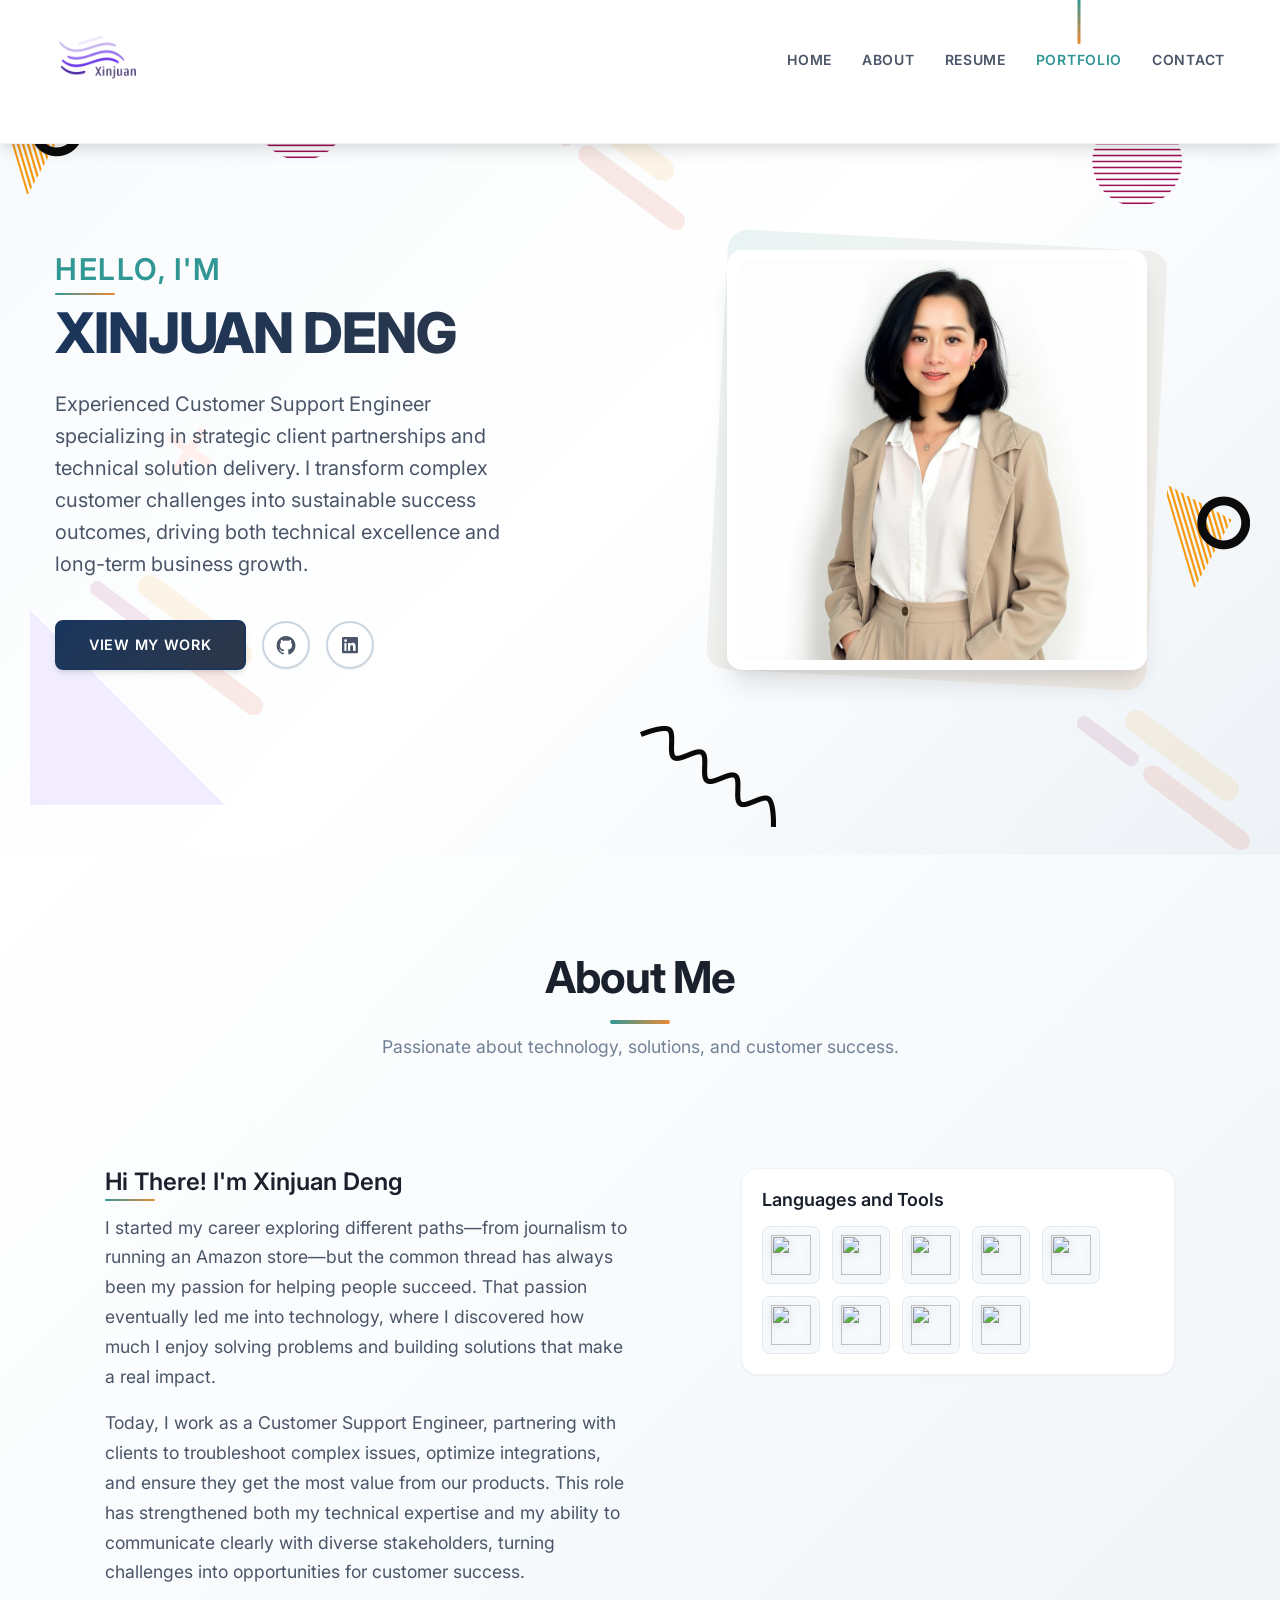
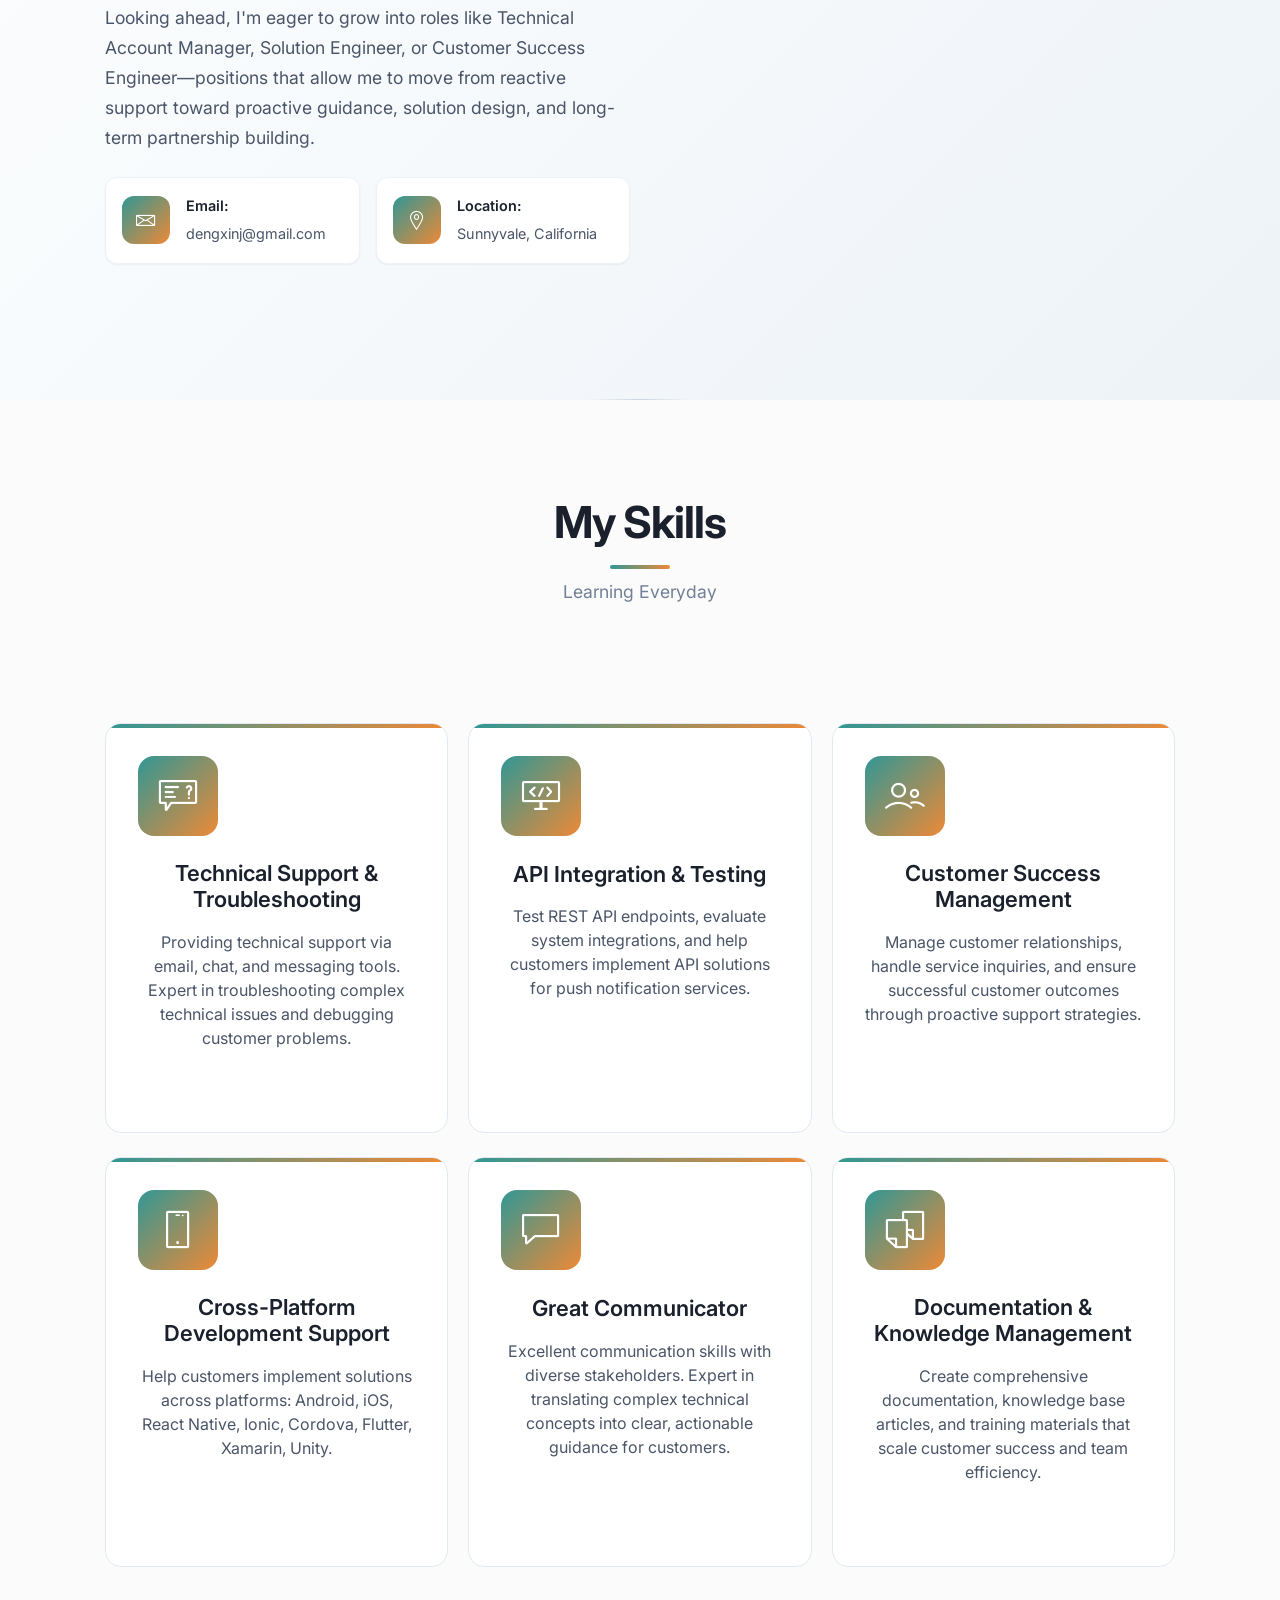
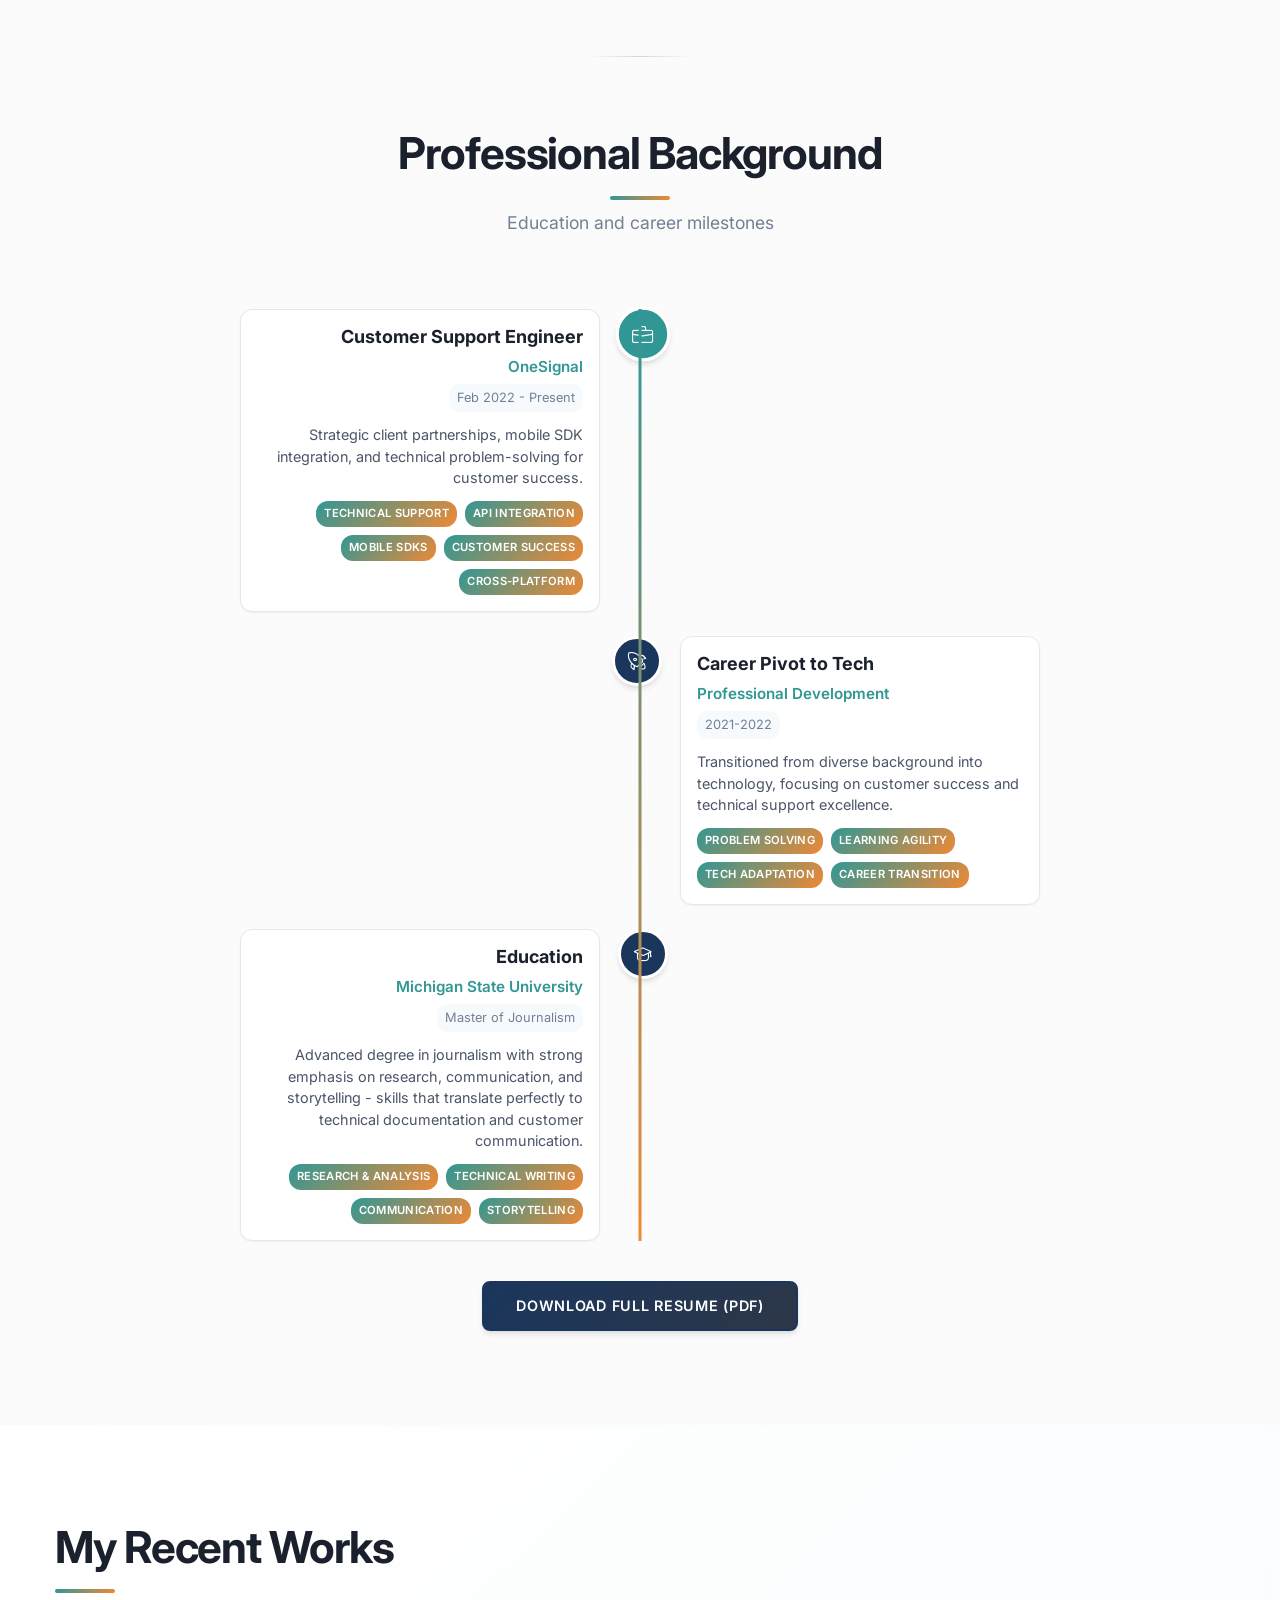
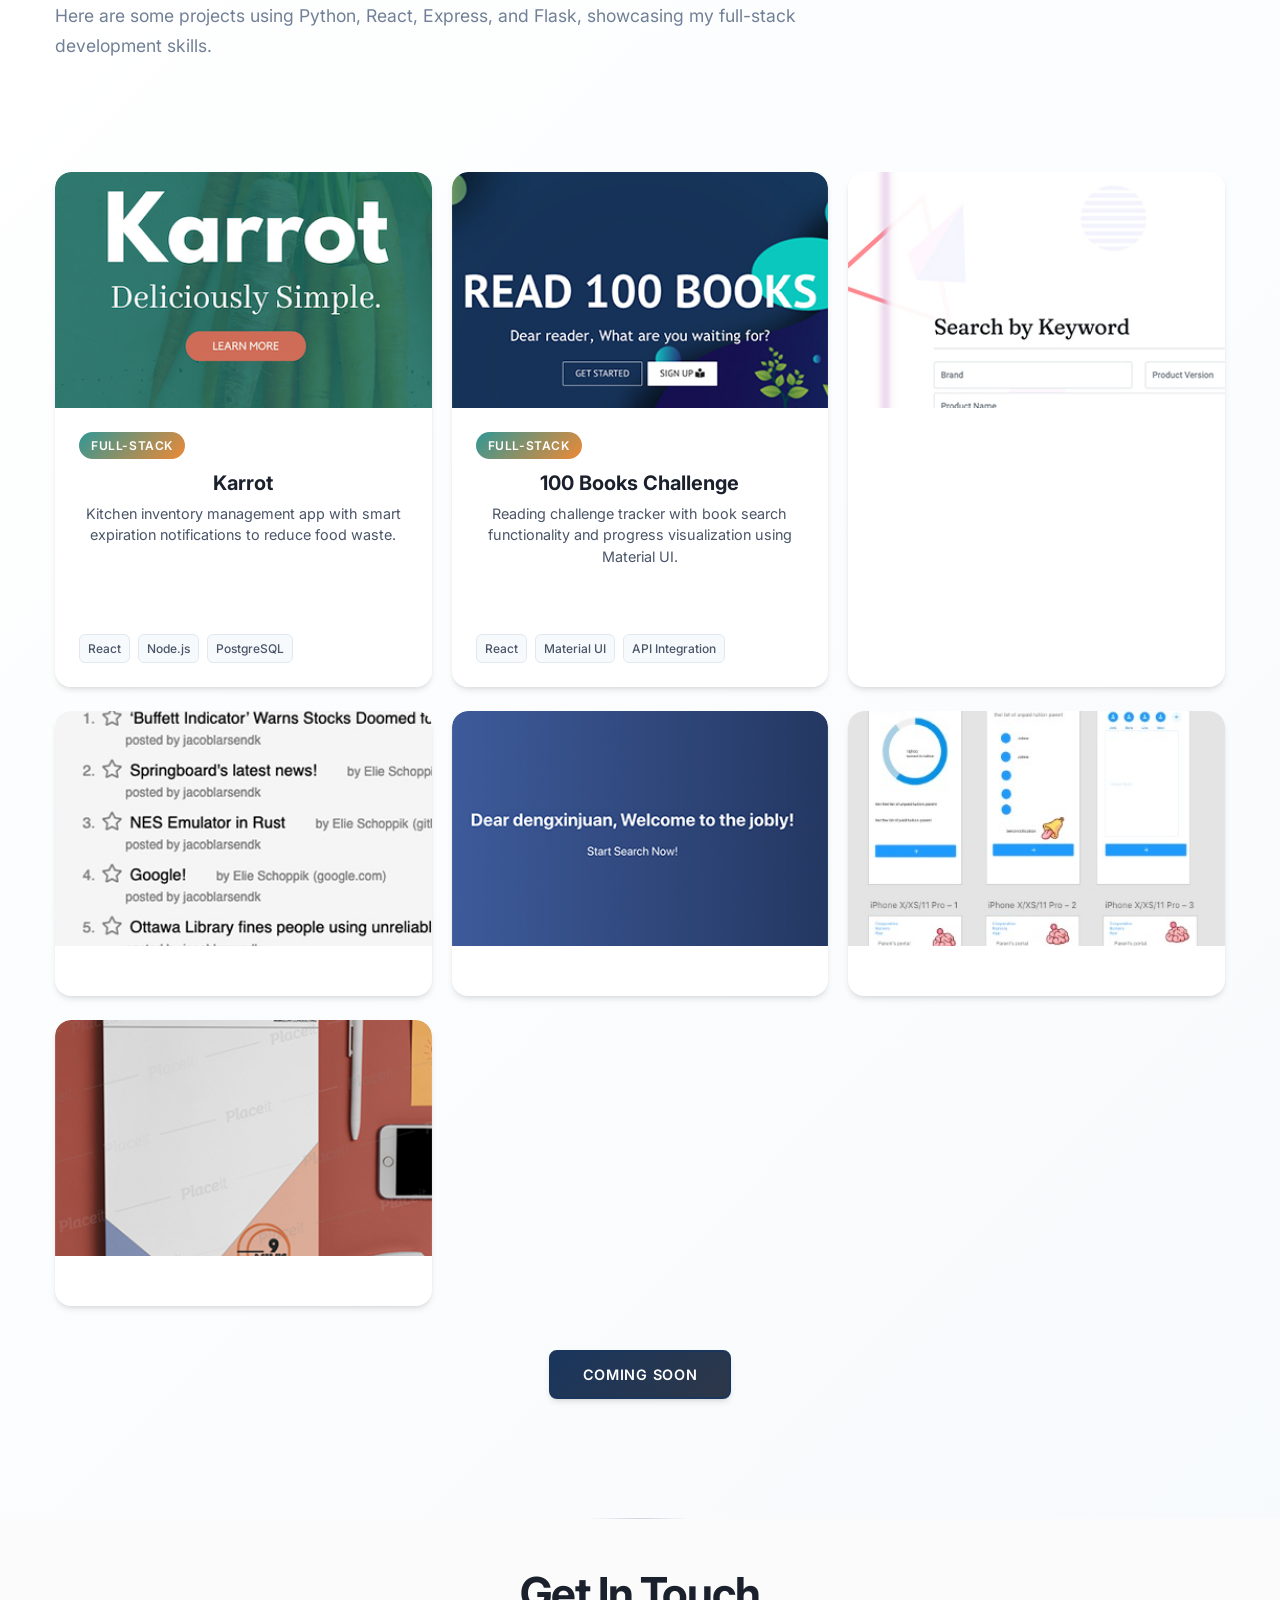
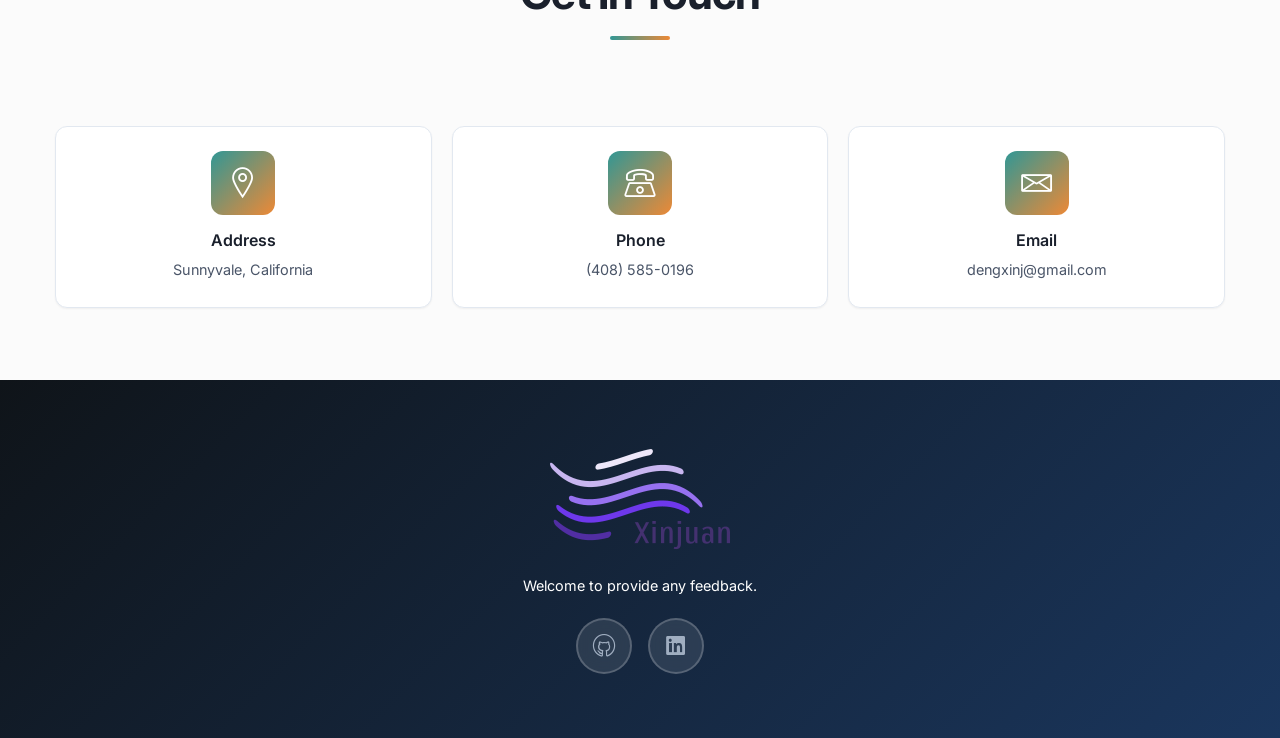
==== commit b7b68d98: "Align hero CTA and social links" ====
--- a/index.html
+++ b/index.html
@@ -83,7 +83,7 @@
                   <img
                     src="assets/images/mylogo.png"
                     alt="Logo"
-                    style="height: 4em"
+                    style="height: 2.5em"
                   />
                 </a>
                 <!-- Logo -->
@@ -182,8 +182,20 @@
               <div class="header-content-right">
                 <h4 class="sub-title">Hello, I'm</h4>
                 <h1 class="title">Xinjuan Deng</h1>
-                <p>Customer Support Engineer transitioning to Technical Account Management. I bridge the gap between complex technical solutions and customer success, turning challenges into opportunities for growth.</p>
-                <a class="main-btn" href="#work">View my Work</a>
+                <p>Experienced Customer Support Engineer specializing in strategic client partnerships and technical solution delivery. I transform complex customer challenges into sustainable success outcomes, driving both technical excellence and long-term business growth.</p>
+                <div class="hero-cta-inline">
+                  <a class="main-btn" href="#work">View my Work</a>
+                  
+                  <!-- Social Icons under CTA -->
+                  <div class="hero-social-inline">
+                    <a href="https://github.com/dengxinjuan" target="_blank" class="social-link-inline">
+                      <i class="lni-github-original"></i>
+                    </a>
+                    <a href="https://www.linkedin.com/in/xinjuandeng/" target="_blank" class="social-link-inline">
+                      <i class="lni-linkedin-original"></i>
+                    </a>
+                  </div>
+                </div>
               </div>
               <!-- header content right -->
             </div>
@@ -197,34 +209,6 @@
           <!-- row -->
         </div>
         <!-- container -->
-        <div class="header-social">
-          <div class="container">
-            <div class="row">
-              <div class="col-lg-12">
-                <div class="header-social-icon">
-                  <ul>
-                    <li>
-                      <a href="https://github.com/dengxinjuan" target="_blank"
-                        ><i class="lni-github-original"></i
-                      ></a>
-                    </li>
-                    <li>
-                      <a
-                        href="https://www.linkedin.com/in/xinjuandeng/"
-                        target="_blank"
-                        ><i class="lni-linkedin-original"></i
-                      ></a>
-                    </li>
-                  </ul>
-                </div>
-                <!-- header social -->
-              </div>
-            </div>
-            <!-- row -->
-          </div>
-          <!-- container -->
-        </div>
-        <!-- header social -->
       </div>
       <!-- header content -->
     </header>
@@ -232,7 +216,7 @@
     <!--====== HEADER PART ENDS ======-->
     <!--====== ABOUT PART START ======-->
 
-    <section id="about" class="about-area pt-125 pb-130">
+    <section id="about" class="about-area pt-80 pb-80">
       <div class="container">
         <div class="row justify-content-center">
           <div class="col-lg-8">
@@ -396,7 +380,7 @@
 
     <!--====== SERVICES PART START ======-->
 
-    <section id="service" class="services-area gray-bg pt-125 pb-130">
+    <section id="service" class="services-area gray-bg pt-80 pb-80">
       <div class="container">
         <div class="row justify-content-center">
           <div class="col-lg-8">
@@ -511,46 +495,98 @@
 
     <!--====== SERVICES PART ENDS ======-->
 
-    <!--====== CALL TO ACTION PART START ======-->
-
-    <section
-      id="call-to-action"
-      class="call-to-action pt-125 pb-130 bg_cover"
-      style="background-image: url(assets/images/call-to-action.jpg)"
-    >
+    <!--====== CAREER TIMELINE PART START ======-->
+
+    <section id="call-to-action" class="career-timeline-area pt-70 pb-70 gray-bg">
       <div class="container">
         <div class="row justify-content-center">
-          <div class="col-xl-8 col-lg-9">
-            <div class="call-action-content text-center">
-              <h2 class="action-title">Have any project on mind?</h2>
-              <p>We need a talk.</p>
-              <ul>
-                <li>
-                  <a
-                    class="main-btn custom"
-                    href="./assets/images/Xinjuan_Deng_Software_Engineer.pdf"
-                    target="_blank"
-                    >download cv</a
-                  >
-                </li>
-                <li>
-                  <a class="main-btn custom-2" href="#contact">hire me</a>
-                </li>
-              </ul>
-            </div>
-            <!-- call action content -->
-          </div>
-        </div>
-        <!-- row -->
+          <div class="col-lg-8">
+            <div class="section-title text-center pb-15">
+              <h2 class="title">Professional Background</h2>
+              <p>Education and career milestones</p>
+            </div>
+          </div>
+        </div>
+        
+        <div class="row">
+          <div class="col-lg-10 mx-auto">
+            <div class="career-timeline">
+              
+              <!-- Current Role - Left Side -->
+              <div class="timeline-item-career left active">
+                <div class="timeline-marker-career">
+                  <i class="lni-briefcase"></i>
+                </div>
+                <div class="timeline-content-career">
+                  <h4>Customer Support Engineer</h4>
+                  <span class="company">OneSignal</span>
+                  <span class="period">Feb 2022 - Present</span>
+                  <p>Strategic client partnerships, mobile SDK integration, and technical problem-solving for customer success.</p>
+                  <div class="timeline-skills-tags">
+                    <span class="timeline-skill">Technical Support</span>
+                    <span class="timeline-skill">API Integration</span>
+                    <span class="timeline-skill">Mobile SDKs</span>
+                    <span class="timeline-skill">Customer Success</span>
+                    <span class="timeline-skill">Cross-Platform</span>
+                  </div>
+                </div>
+              </div>
+              
+              <!-- Career Transition - Right Side -->
+              <div class="timeline-item-career right">
+                <div class="timeline-marker-career">
+                  <i class="lni-rocket"></i>
+                </div>
+                <div class="timeline-content-career">
+                  <h4>Career Pivot to Tech</h4>
+                  <span class="company">Professional Development</span>
+                  <span class="period">2021-2022</span>
+                  <p>Transitioned from diverse background into technology, focusing on customer success and technical support excellence.</p>
+                  <div class="timeline-skills-tags">
+                    <span class="timeline-skill">Problem Solving</span>
+                    <span class="timeline-skill">Learning Agility</span>
+                    <span class="timeline-skill">Tech Adaptation</span>
+                    <span class="timeline-skill">Career Transition</span>
+                  </div>
+                </div>
+              </div>
+              
+              <!-- Education - Left Side -->
+              <div class="timeline-item-career left">
+                <div class="timeline-marker-career">
+                  <i class="lni-graduation"></i>
+                </div>
+                <div class="timeline-content-career">
+                  <h4>Education</h4>
+                  <span class="company">Michigan State University</span>
+                  <span class="period">Master of Journalism</span>
+                  <p>Advanced degree in journalism with strong emphasis on research, communication, and storytelling - skills that translate perfectly to technical documentation and customer communication.</p>
+                  <div class="timeline-skills-tags">
+                    <span class="timeline-skill">Research & Analysis</span>
+                    <span class="timeline-skill">Technical Writing</span>
+                    <span class="timeline-skill">Communication</span>
+                    <span class="timeline-skill">Storytelling</span>
+                  </div>
+                </div>
+              </div>
+              
+            </div>
+            
+            <!-- Download Section -->
+            <div class="text-center mt-40">
+              <a class="main-btn" href="./assets/images/Xinjuan_Deng_Software_Engineer.pdf" target="_blank">Download Full Resume (PDF)</a>
+            </div>
+            
+          </div>
+        </div>
       </div>
-      <!-- container -->
     </section>
 
-    <!--====== CALL TO ACTION PART ENDS ======-->
+    <!--====== CAREER TIMELINE PART ENDS ======-->
 
     <!--====== WORK PART START ======-->
 
-    <section id="work" class="work-area pt-125 pb-130">
+    <section id="work" class="work-area pt-80 pb-80">
       <div class="container">
         <div class="row">
           <div class="col-lg-8">
--- a/assets/css/style.css
+++ b/assets/css/style.css
@@ -704,14 +704,15 @@
       }
 
 .header-content {
-  min-height: 100vh;
+  min-height: 85vh;
   width: 100%;
   margin-top: 90px;
   position: relative;
-  overflow: hidden;
+  overflow: visible;
   background: linear-gradient(135deg, var(--bg-secondary) 0%, var(--bg-primary) 50%, var(--bg-accent) 100%);
   display: flex;
   align-items: center;
+  padding: var(--space-8) 0;
 }
 
 @media only screen and (min-width: 768px) and (max-width: 991px) {
@@ -727,7 +728,9 @@
   }
 }
   .header-content .header-shape {
-    position: absolute !important; }
+    position: absolute !important;
+    z-index: 1;
+  }
     .header-content .header-shape.shape-one {
       top: 0 !important;
       left: 0 !important; }
@@ -830,6 +833,9 @@
 .header-content-right {
   position: relative;
   z-index: 10;
+  width: 100%;
+  max-width: 520px;
+  overflow: visible;
 }
 
 .header-content-right .sub-title {
@@ -837,7 +843,7 @@
   color: var(--accent-teal);
   text-transform: uppercase;
   font-weight: 600;
-  letter-spacing: 0.1em;
+  letter-spacing: 0.05em;
   margin-bottom: var(--space-4);
   position: relative;
   display: inline-block;
@@ -848,14 +854,14 @@
   position: absolute;
   bottom: -8px;
   left: 0;
-  width: 100%;
+  width: 60px;
   height: 2px;
   background: linear-gradient(90deg, var(--accent-teal) 0%, var(--accent-orange) 100%);
   border-radius: 1px;
 }
 
 .header-content-right .title {
-  font-size: clamp(2.5rem, 6vw, 4.5rem);
+  font-size: clamp(2rem, 5vw, 3.5rem);
   font-weight: 800;
   text-transform: uppercase;
   letter-spacing: -0.02em;
@@ -922,62 +928,112 @@
   transform: scale(1.05);
 }
 
-.header-social {
-  position: absolute;
-  bottom: var(--space-8);
-  left: var(--space-4);
-  width: 100%;
-  z-index: 10;
-}
-
-.header-social .header-social-icon {
+/* Inline Hero CTA + Social */
+.hero-cta-inline {
+  display: flex;
+  align-items: center;
+  gap: var(--space-4);
+  margin-top: var(--space-6);
+  flex-wrap: wrap;
+}
+
+/* Inline Hero Social Icons */
+.hero-social-inline {
+  display: flex;
+  gap: var(--space-4);
+  margin-top: 0;
+  align-items: center;
+  justify-content: flex-start;
+  z-index: 15;
   position: relative;
 }
 
-.header-social .header-social-icon::before {
-  position: absolute;
-  content: '';
-  width: 80px;
-  height: 2px;
-  background: linear-gradient(90deg, var(--accent-teal) 0%, var(--accent-orange) 100%);
-  left: -100px;
-  top: 50%;
-  transform: translateY(-50%);
-  border-radius: 1px;
-}
-
-.header-social .header-social-icon ul li {
-  display: inline-block;
-  margin-left: var(--space-4);
-}
-
-.header-social .header-social-icon ul li:first-child {
-  margin-left: 0;
-}
-
-.header-social .header-social-icon ul li a {
-  color: var(--text-muted);
-  font-size: 1.25rem;
-  width: 48px;
-  height: 48px;
-  line-height: 48px;
-  border-radius: 50%;
-  border: 2px solid var(--gray-300);
-  transition: all var(--transition-base);
-  text-align: center;
+.social-link-inline {
   display: flex;
   align-items: center;
   justify-content: center;
+  width: 48px;
+  height: 48px;
+  border-radius: 50%;
   background: var(--bg-primary);
+  border: 2px solid var(--gray-300);
+  color: var(--text-secondary);
+  font-size: 1.25rem;
+  transition: all var(--transition-base);
+  text-decoration: none;
   box-shadow: var(--shadow-sm);
 }
 
-.header-social .header-social-icon ul li a:hover {
+.social-link-inline:hover {
+  background: linear-gradient(135deg, var(--accent-teal) 0%, var(--accent-orange) 100%);
   color: var(--bg-primary);
-  background: linear-gradient(135deg, var(--accent-teal) 0%, var(--accent-orange) 100%);
   border-color: transparent;
   transform: translateY(-2px);
   box-shadow: var(--shadow-md);
+  text-decoration: none;
+}
+
+/* Ensure Social Icons are Visible */
+.hero-social-inline a {
+  opacity: 1;
+  visibility: visible;
+  display: flex;
+}
+
+/* Fix for potential icon font issues */
+.social-link-inline i {
+  display: block;
+  line-height: 1;
+  width: auto;
+  height: auto;
+}
+
+/* Clean Social Icon Styling */
+.social-link-inline {
+  background: var(--bg-primary);
+  border: 2px solid var(--gray-300);
+}
+
+/* Ensure proper spacing for text */
+.header-content-right .sub-title {
+  word-wrap: break-word;
+  overflow-wrap: break-word;
+}
+
+/* Mobile Inline Social */
+@media (max-width: 767px) {
+  .hero-social-inline {
+    justify-content: center;
+    margin: var(--space-5) 0;
+  }
+  
+  .social-link-inline {
+    width: 44px;
+    height: 44px;
+    font-size: 1.125rem;
+  }
+  
+  .header-content-right {
+    max-width: 100%;
+    text-align: center;
+  }
+  
+  .header-content-right .sub-title {
+    letter-spacing: 0.03em;
+    word-spacing: normal;
+  }
+  
+  .header-content {
+    overflow: visible;
+    padding: var(--space-4) 0;
+  }
+}
+
+/* Tablet Inline Social */
+@media (min-width: 768px) and (max-width: 991px) {
+  .hero-social-inline {
+    justify-content: flex-start;
+  }
 }
 
 /*===========================
@@ -1767,7 +1823,7 @@
   }
   
   .header-content-right .title {
-    font-size: clamp(2rem, 8vw, 3rem);
+    font-size: clamp(1.75rem, 7vw, 2.5rem);
     line-height: 1.1;
   }
   
@@ -1776,17 +1832,6 @@
     margin: var(--space-8) auto 0;
   }
   
-  .header-social {
-    position: relative;
-    bottom: auto;
-    left: auto;
-    margin-top: var(--space-8);
-    text-align: center;
-  }
-  
-  .header-social .header-social-icon::before {
-    display: none;
-  }
 }
 
 /* Mobile About Section */
@@ -1985,13 +2030,6 @@
     align-items: center;
   }
   
-  .header-social {
-    position: absolute;
-    bottom: var(--space-4);
-    left: 50%;
-    transform: translateX(-50%);
-    width: auto;
-  }
 }
 
 /* High DPI Display Optimization */
@@ -2002,6 +2040,357 @@
     -moz-osx-font-smoothing: grayscale;
   }
 }
+
+/*===========================
+    COMPACT CAREER TIMELINE
+===========================*/
+
+.career-timeline-area {
+  position: relative;
+}
+
+.career-timeline {
+  position: relative;
+  max-width: 800px;
+  margin: 0 auto;
+}
+
+/* Timeline Center Line */
+.career-timeline::before {
+  content: '';
+  position: absolute;
+  left: 50%;
+  top: 0;
+  bottom: 0;
+  width: 3px;
+  background: linear-gradient(180deg, var(--accent-teal) 0%, var(--accent-orange) 100%);
+  transform: translateX(-50%);
+  z-index: 1;
+}
+
+/* Timeline Items */
+.timeline-item-career {
+  position: relative;
+  width: 45%;
+  margin-bottom: var(--space-6);
+  opacity: 0;
+  transform: translateY(20px);
+  animation: fadeInUp 0.6s ease-out forwards;
+}
+
+/* Left Side Items */
+.timeline-item-career.left {
+  left: 0;
+  text-align: right;
+}
+
+/* Right Side Items */
+.timeline-item-career.right {
+  left: 55%;
+  text-align: left;
+}
+
+/* Timeline Markers */
+.timeline-marker-career {
+  position: absolute;
+  width: 50px;
+  height: 50px;
+  background: var(--primary-navy);
+  border-radius: 50%;
+  display: flex;
+  align-items: center;
+  justify-content: center;
+  border: 3px solid var(--bg-primary);
+  box-shadow: var(--shadow-md);
+  z-index: 10;
+  top: 0;
+}
+
+.timeline-item-career.left .timeline-marker-career {
+  right: -68px;
+}
+
+.timeline-item-career.right .timeline-marker-career {
+  left: -68px;
+}
+
+.timeline-marker-career i {
+  font-size: 1.25rem;
+  color: var(--bg-primary);
+}
+
+/* Active Item */
+.timeline-item-career.active .timeline-marker-career {
+  background: var(--accent-teal);
+  transform: scale(1.1);
+}
+
+/* Timeline Content */
+.timeline-content-career {
+  background: var(--bg-primary);
+  padding: var(--space-4);
+  border-radius: 12px;
+  box-shadow: var(--shadow-sm);
+  border: 1px solid var(--gray-200);
+  transition: all var(--transition-base);
+}
+
+.timeline-content-career:hover {
+  box-shadow: var(--shadow-md);
+  transform: translateY(-3px);
+}
+
+.timeline-content-career h4 {
+  font-size: 1.125rem;
+  font-weight: 700;
+  color: var(--text-primary);
+  margin-bottom: var(--space-2);
+}
+
+.timeline-content-career .company {
+  display: block;
+  font-weight: 600;
+  color: var(--accent-teal);
+  margin-bottom: var(--space-1);
+  font-size: 0.95rem;
+}
+
+.timeline-content-career .period {
+  display: inline-block;
+  font-size: 0.8rem;
+  color: var(--text-muted);
+  background: var(--bg-secondary);
+  padding: var(--space-1) var(--space-2);
+  border-radius: 10px;
+  margin-bottom: var(--space-3);
+}
+
+.timeline-content-career p {
+  color: var(--text-secondary);
+  font-size: 0.9rem;
+  line-height: 1.4;
+  margin: 0 0 var(--space-3) 0;
+}
+
+/* Timeline Skills Tags */
+.timeline-skills-tags {
+  display: flex;
+  flex-wrap: wrap;
+  gap: var(--space-2);
+  justify-content: flex-end;
+}
+
+.timeline-item-career.right .timeline-skills-tags {
+  justify-content: flex-start;
+}
+
+.timeline-skill {
+  background: linear-gradient(135deg, var(--accent-teal) 0%, var(--accent-orange) 100%);
+  color: var(--bg-primary);
+  padding: var(--space-1) var(--space-2);
+  border-radius: 12px;
+  font-size: 0.7rem;
+  font-weight: 600;
+  text-transform: uppercase;
+  letter-spacing: 0.03em;
+  transition: all var(--transition-fast);
+}
+
+.timeline-skill:hover {
+  transform: translateY(-1px);
+  box-shadow: var(--shadow-sm);
+}
+
+/* Mobile Timeline */
+@media (max-width: 768px) {
+  .career-timeline::before {
+    left: 25px;
+  }
+  
+  .timeline-item-career {
+    width: 100%;
+    left: 0 !important;
+    text-align: left;
+    padding-left: var(--space-12);
+    margin-bottom: var(--space-5);
+  }
+  
+  .timeline-marker-career {
+    left: 0 !important;
+    right: auto !important;
+    width: 40px;
+    height: 40px;
+  }
+  
+  .timeline-marker-career i {
+    font-size: 1rem;
+  }
+  
+  .timeline-skills-tags {
+    justify-content: flex-start !important;
+    gap: var(--space-1);
+  }
+  
+  .timeline-skill {
+    font-size: 0.65rem;
+    padding: var(--space-1);
+  }
+}
+
+/* Animation Delays */
+.timeline-item-career:nth-child(1) { animation-delay: 0.1s; }
+.timeline-item-career:nth-child(2) { animation-delay: 0.3s; }
+.timeline-item-career:nth-child(3) { animation-delay: 0.5s; }
+
+/*===========================
+    LAYOUT TIGHTENING & CONTAINER CONSTRAINTS
+===========================*/
+
+/* Main Container Constraints */
+.container {
+  max-width: 1200px !important;
+  margin: 0 auto;
+  padding-left: 15px;
+  padding-right: 15px;
+}
+
+/* Specific Section Constraints */
+.career-timeline-area .container {
+  max-width: 1000px !important;
+}
+
+.about-area .container,
+.services-area .container {
+  max-width: 1100px !important;
+}
+
+/* Improved Section Spacing */
+section {
+  position: relative;
+}
+
+/* Subtle Section Dividers */
+.about-area::after,
+.services-area::after,
+.work-area::after {
+  content: '';
+  position: absolute;
+  bottom: 0;
+  left: 50%;
+  transform: translateX(-50%);
+  width: 100px;
+  height: 1px;
+  background: linear-gradient(90deg, transparent 0%, var(--gray-300) 50%, transparent 100%);
+}
+
+/* Tighter Grid Spacing */
+.row {
+  margin-left: -10px;
+  margin-right: -10px;
+}
+
+.row > [class*="col-"] {
+  padding-left: 10px;
+  padding-right: 10px;
+}
+
+/* Content Density Improvements */
+.section-title {
+  margin-bottom: var(--space-8);
+}
+
+.section-title p {
+  margin-top: var(--space-2);
+}
+
+/* Tighter Component Spacing */
+.single-service,
+.single-work {
+  margin-bottom: var(--space-5);
+}
+
+.about-content p {
+  margin-bottom: var(--space-4);
+}
+
+/* Improved Visual Flow */
+.header-content {
+  min-height: 85vh;
+}
+
+@media (max-width: 768px) {
+  .header-content {
+    min-height: 75vh;
+  }
+}
+
+/* Better Line Heights for Content Density */
+.timeline-content-career p {
+  line-height: 1.5;
+}
+
+.single-service .service-content p {
+  line-height: 1.5;
+}
+
+/* Optimized Spacing for Skills Icons */
+.about-skills .skill-item {
+  margin-bottom: var(--space-6);
+  padding: var(--space-5);
+}
+
+/* Tighter Contact Section */
+.contact-area {
+  padding: var(--space-12) 0;
+}
+
+/* Mobile Layout Optimizations */
+@media (max-width: 768px) {
+  .container {
+    max-width: 100% !important;
+    padding: 0 var(--space-4);
+  }
+  
+  .about-area,
+  .services-area,
+  .work-area {
+    padding: var(--space-12) 0;
+  }
+  
+  .career-timeline-area {
+    padding: var(--space-10) 0;
+  }
+  
+  .single-service,
+  .single-work {
+    margin-bottom: var(--space-4);
+  }
+}
+
+/* Tablet Layout Optimizations */
+@media (min-width: 769px) and (max-width: 1024px) {
+  .container {
+    max-width: 95% !important;
+  }
+}
+
+/* Large Screen Optimization */
+@media (min-width: 1400px) {
+  .container {
+    max-width: 1200px !important;
+  }
+  
+  .career-timeline-area .container {
+    max-width: 1000px !important;
+  }
+  
+  /* Prevent excessive spreading on very large screens */
+  .header-content .container {
+    max-width: 1200px !important;
+  }
+}
+
+
 
 /*===========================
        6.PRICING css 
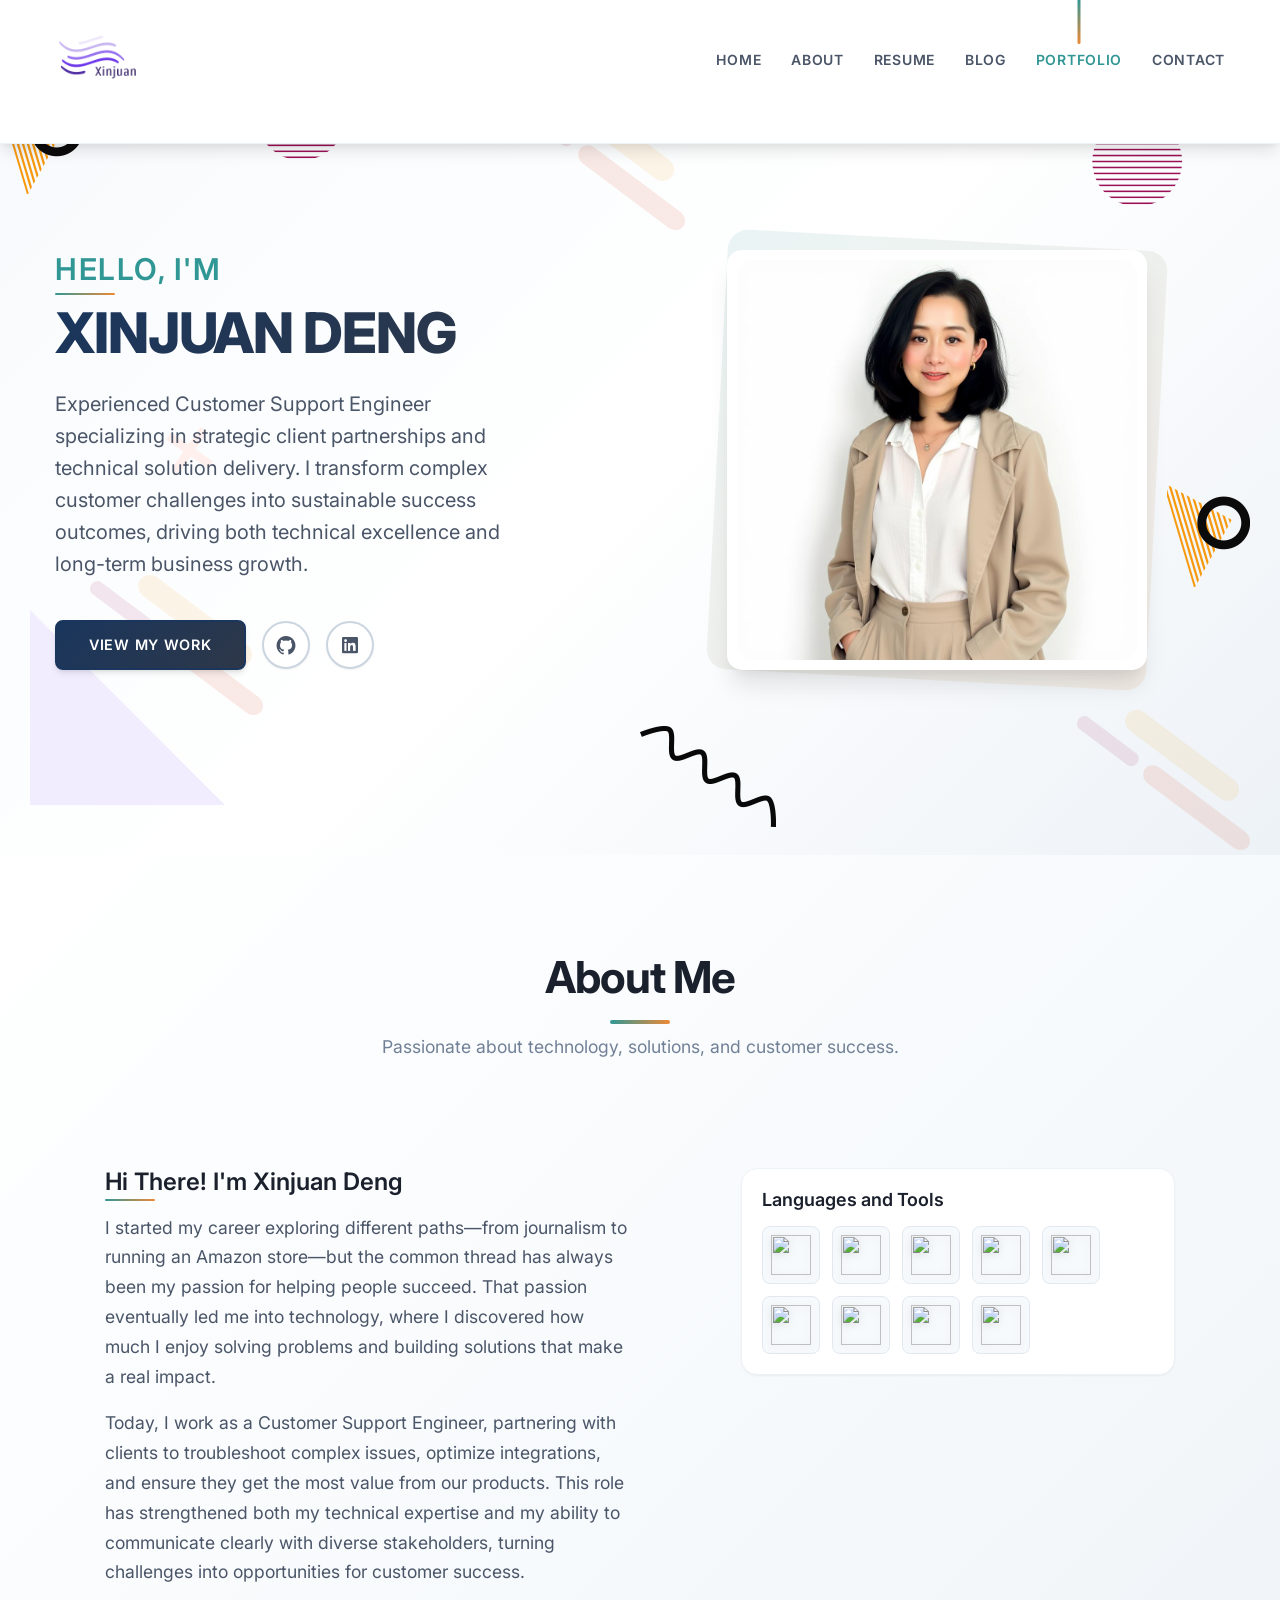
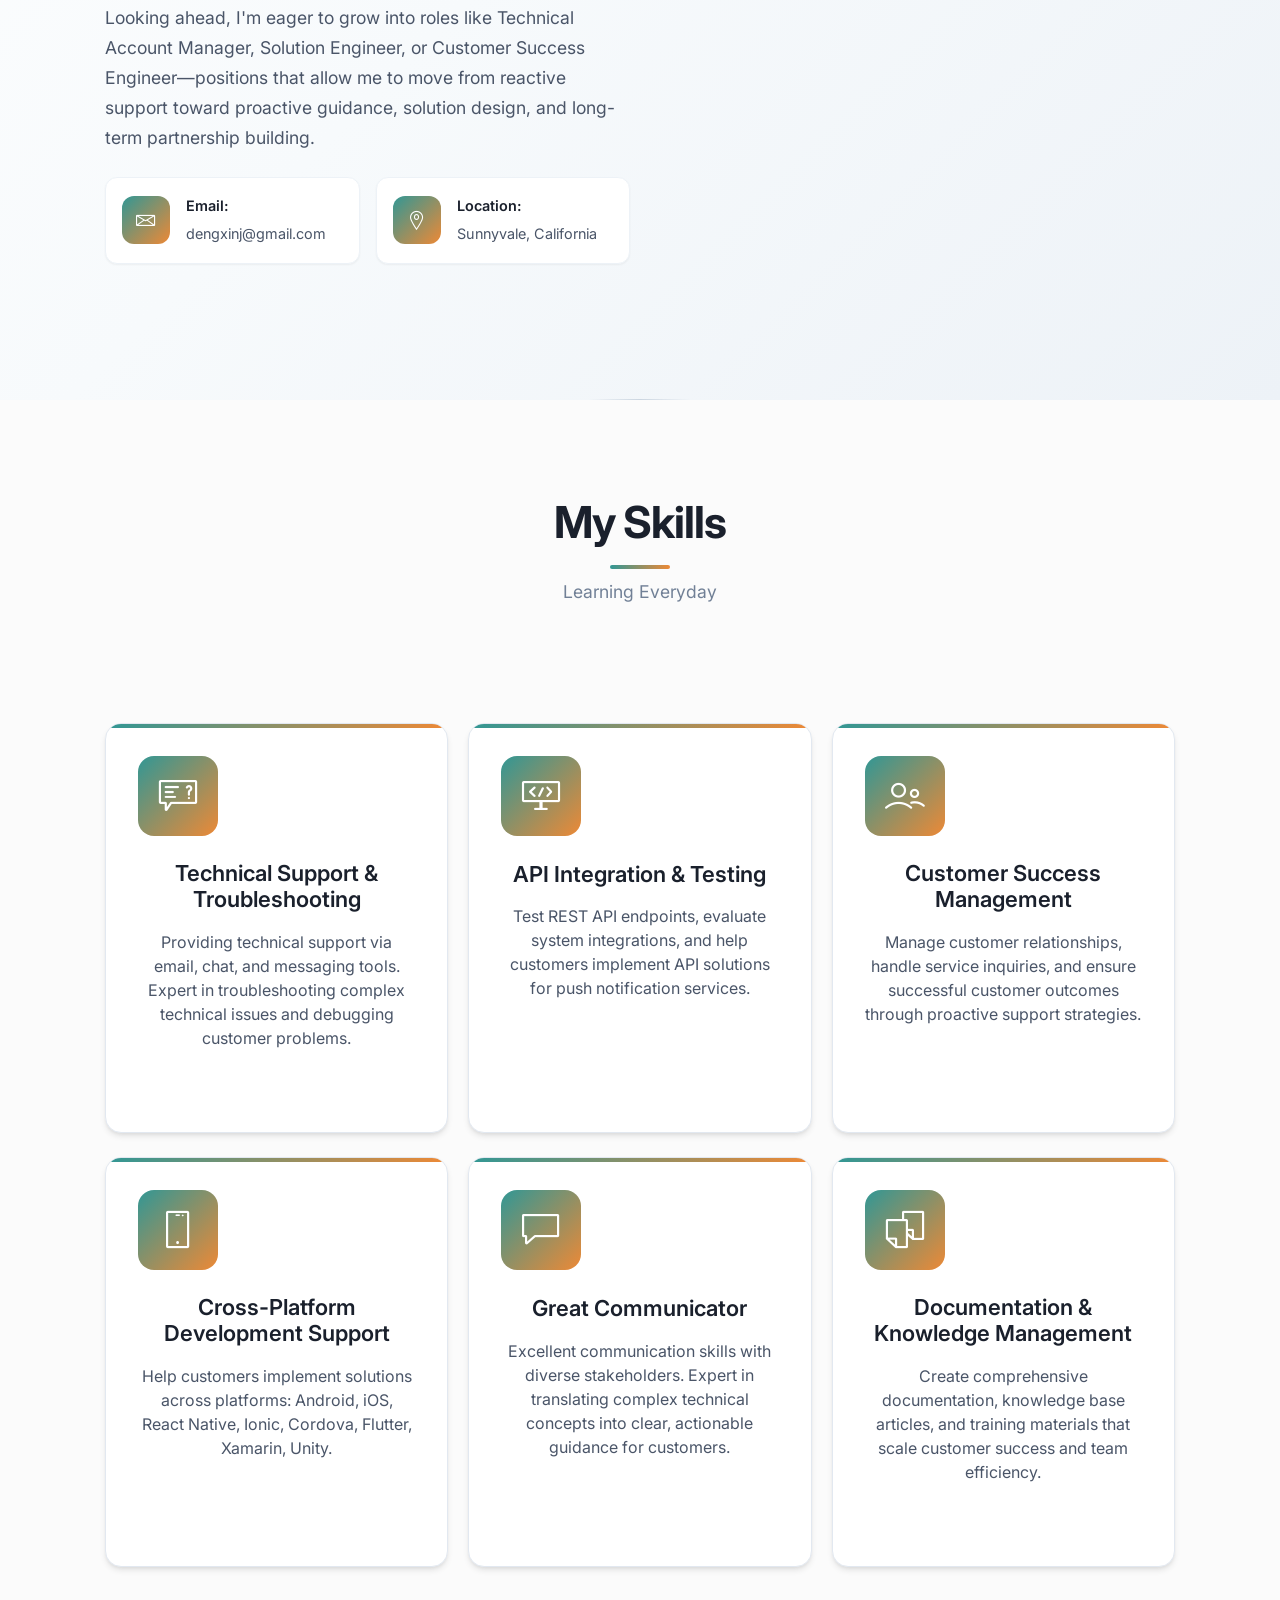
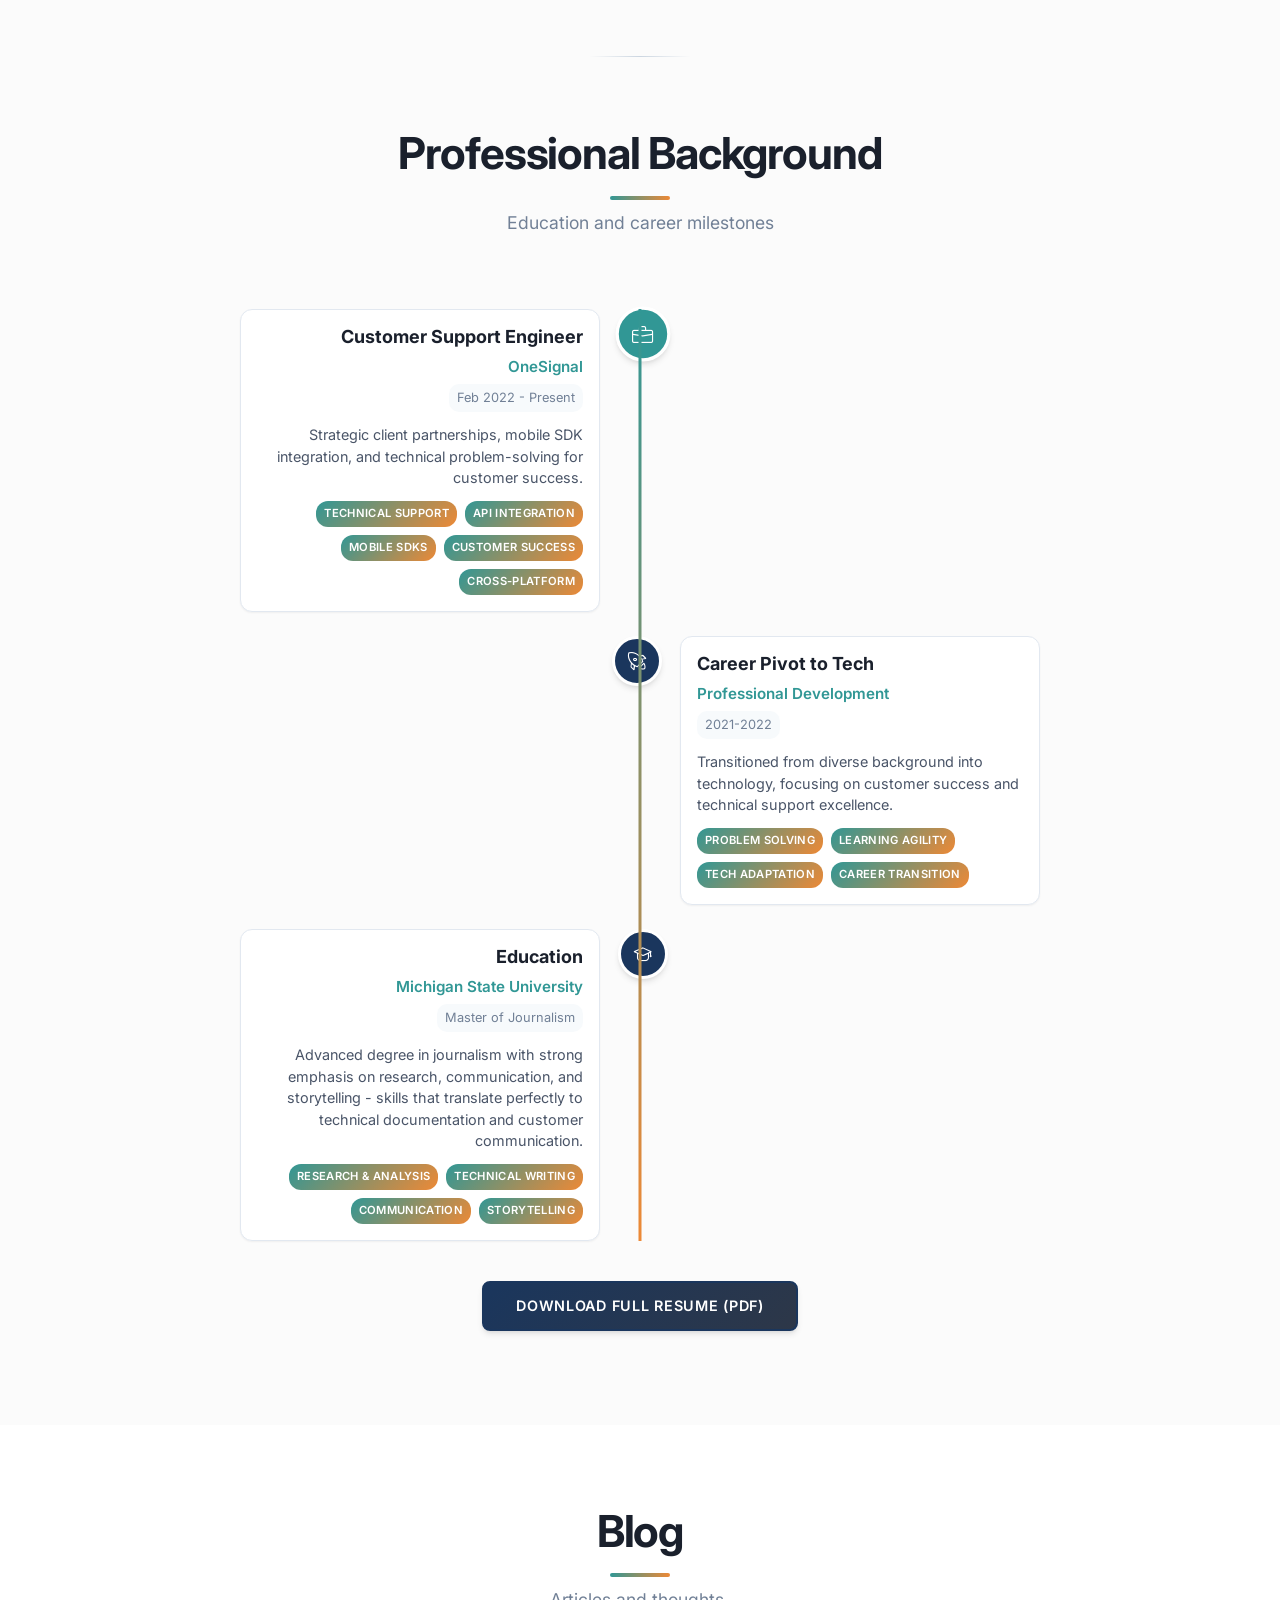
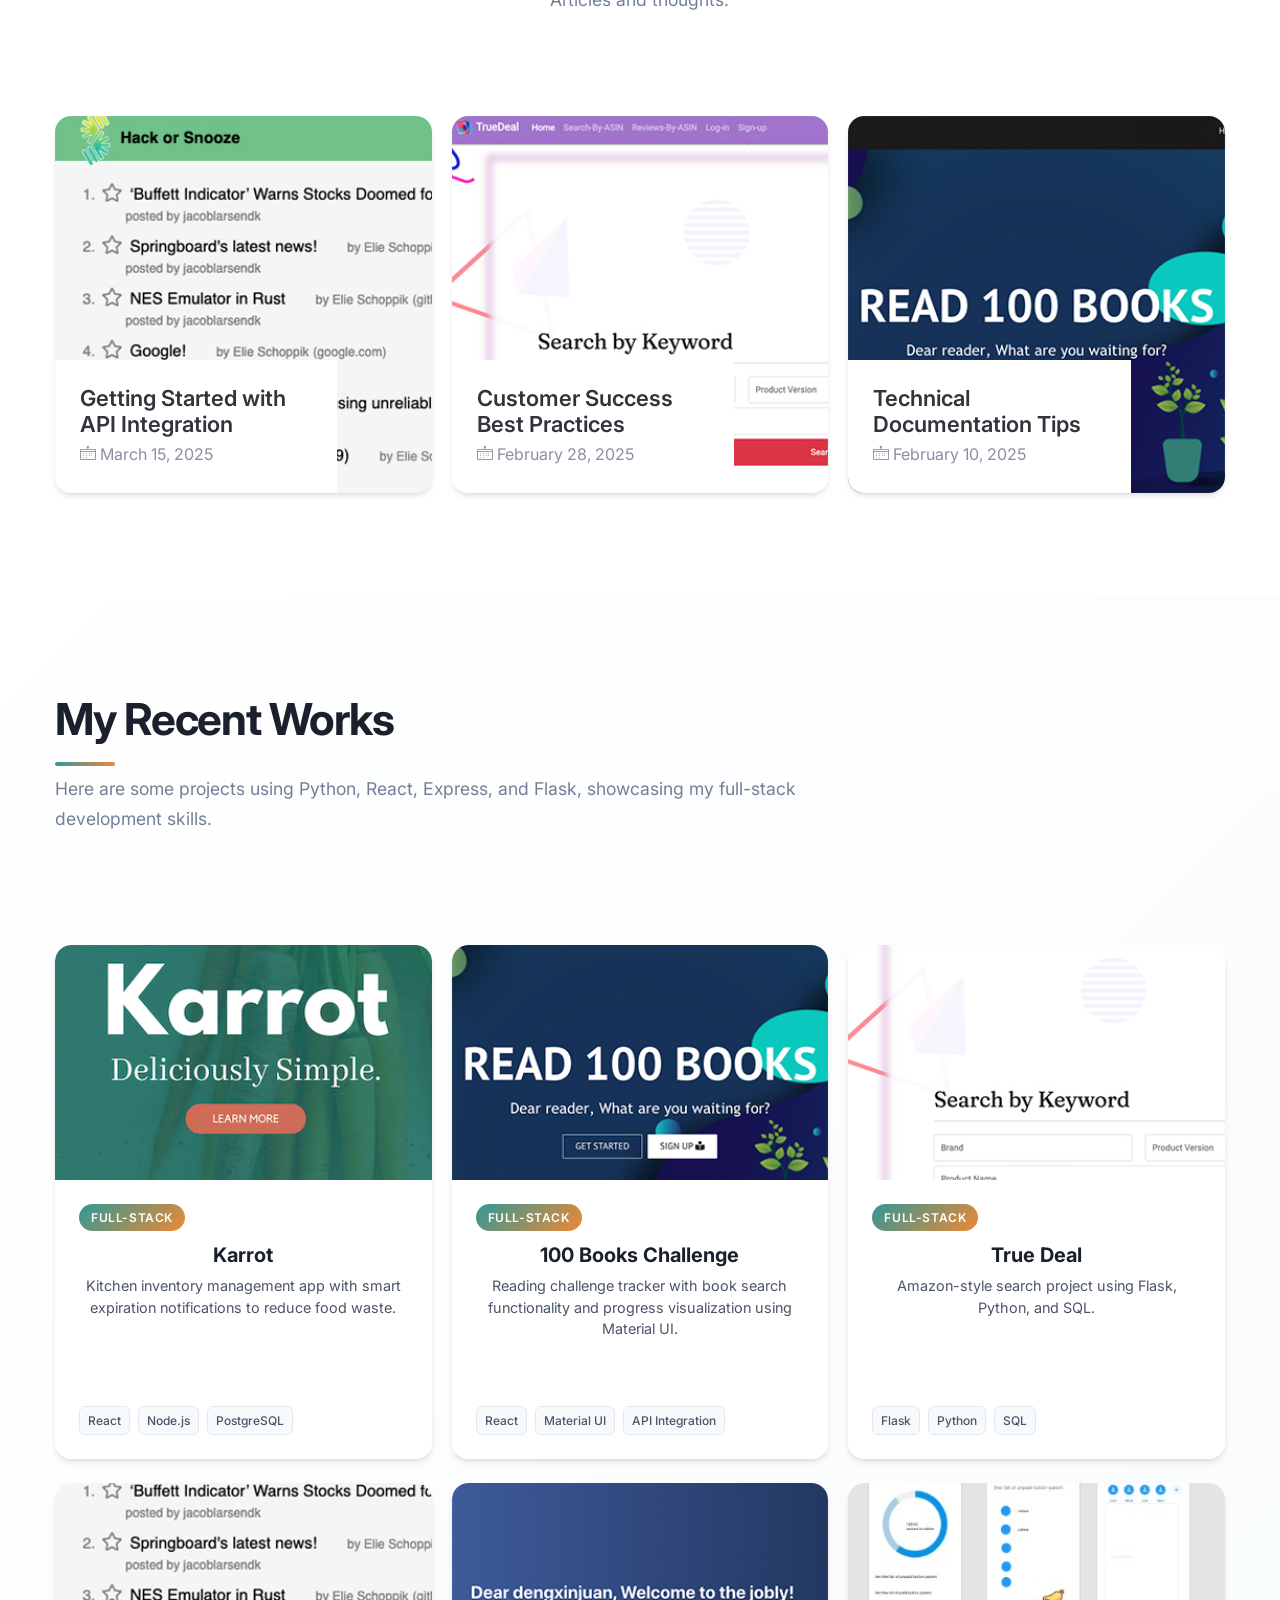
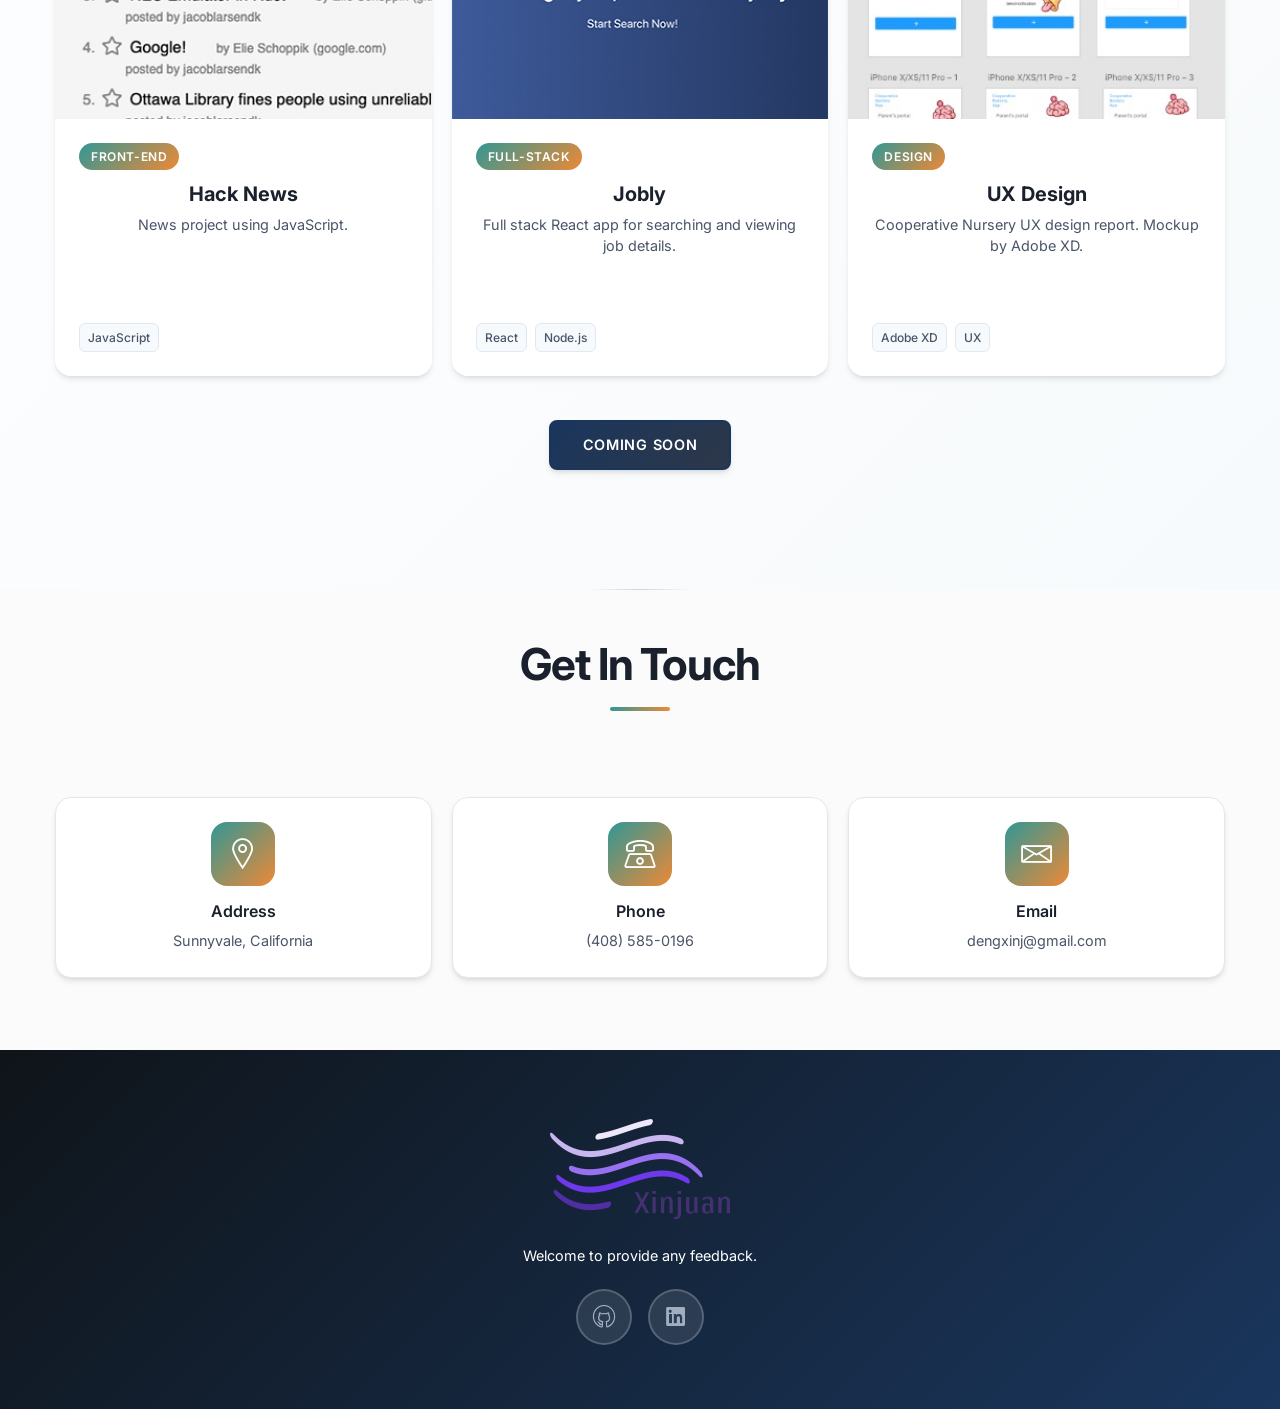
==== commit 5f67f765: "Add blog section and post pages; unify card design; fix work grid - Blog section on homepage (card l" ====
--- a/index.html
+++ b/index.html
@@ -115,7 +115,9 @@
                     <li class="nav-item">
                       <a class="page-scroll" href="#call-to-action">Resume</a>
                     </li>
-                    <!---<li class="nav-item"><a class="page-scroll" href="#service">Services</a></li>-->
+                    <li class="nav-item">
+                      <a class="page-scroll" href="#blog">Blog</a>
+                    </li>
                     <li class="nav-item">
                       <a class="page-scroll" href="#work">Portfolio</a>
                     </li>
@@ -584,6 +586,58 @@
 
     <!--====== CAREER TIMELINE PART ENDS ======-->
 
+    <!--====== BLOG PART START ======-->
+
+    <section id="blog" class="blog-area pt-80 pb-80">
+      <div class="container">
+        <div class="row justify-content-center">
+          <div class="col-lg-8">
+            <div class="section-title text-center pb-15">
+              <h2 class="title">Blog</h2>
+              <p>Articles and thoughts.</p>
+            </div>
+          </div>
+        </div>
+        <div class="row">
+          <div class="col-lg-4 col-md-6">
+            <div class="single-blog mt-30">
+              <div class="blog-image">
+                <img src="assets/images/work/w-1.png" alt="Getting Started with API Integration" />
+              </div>
+              <div class="blog-content">
+                <h4 class="blog-title"><a href="blog/post-1.html">Getting Started with API Integration</a></h4>
+                <span><i class="lni-calendar"></i> March 15, 2025</span>
+              </div>
+            </div>
+          </div>
+          <div class="col-lg-4 col-md-6">
+            <div class="single-blog mt-30">
+              <div class="blog-image">
+                <img src="assets/images/work/w-2.jpg" alt="Customer Success Best Practices" />
+              </div>
+              <div class="blog-content">
+                <h4 class="blog-title"><a href="blog/post-2.html">Customer Success Best Practices</a></h4>
+                <span><i class="lni-calendar"></i> February 28, 2025</span>
+              </div>
+            </div>
+          </div>
+          <div class="col-lg-4 col-md-6">
+            <div class="single-blog mt-30">
+              <div class="blog-image">
+                <img src="assets/images/work/w-3-2.png" alt="Technical Documentation Tips" />
+              </div>
+              <div class="blog-content">
+                <h4 class="blog-title"><a href="blog/post-3.html">Technical Documentation Tips</a></h4>
+                <span><i class="lni-calendar"></i> February 10, 2025</span>
+              </div>
+            </div>
+          </div>
+        </div>
+      </div>
+    </section>
+
+    <!--====== BLOG PART ENDS ======-->
+
     <!--====== WORK PART START ======-->
 
     <section id="work" class="work-area pt-80 pb-80">
@@ -600,15 +654,14 @@
           </div>
         </div>
         <!-- row -->
-        <div class="row">
+        <div class="row work-cards-row">
 
               <!-- single work -->
               <div class="col-lg-4 col-md-6 col-sm-6">
                 <div class="single-work text-center mt-30">
                   <div class="work-image">
                     <img src="assets/images/work/karrot_1.png" alt="Karrot App" />
-                  </div>
-                  <div class="work-overlay">
+                    <div class="work-overlay">
                     <div class="work-content">
                       <h3 class="work-title">Karrot</h3>
                       <ul>
@@ -633,6 +686,7 @@
                         </li>
                       </ul>
                     </div>
+                    </div>
                   </div>
                   <div class="work-info">
                     <span class="project-category">Full-Stack</span>
@@ -652,8 +706,7 @@
             <div class="single-work text-center mt-30">
               <div class="work-image">
                 <img src="assets/images/work/w-3-2.png" alt="100 Books Challenge App" />
-              </div>
-              <div class="work-overlay">
+                <div class="work-overlay">
                 <div class="work-content">
                   <h3 class="work-title">100 Books</h3>
                   <ul>
@@ -676,6 +729,7 @@
                     </li>
                   </ul>
                 </div>
+                </div>
               </div>
               <div class="work-info">
                 <span class="project-category">Full-Stack</span>
@@ -694,35 +748,42 @@
           <div class="col-lg-4 col-md-6 col-sm-6">
             <div class="single-work text-center mt-30">
               <div class="work-image">
-                <img src="assets/images/work/w-2.jpg" alt="work" />
-              </div>
-              <div class="work-overlay">
-                <div class="work-content">
-                  <h3 class="work-title">True Deal</h3>
-                  <h2 class="work-title">
-                    It is a amazon search project using flask,python,SQL.
-                  </h2>
-                  <ul>
-                    <li>
-                      <a class="image-popup" href="assets/images/work/w-2-2.jpg"
-                        ><i class="lni-plus"></i
-                      ></a>
-                    </li>
-                    <li>
-                      <a
-                        href="https://true-deal-2021.herokuapp.com"
-                        target="_blank"
-                        ><i class="lni-link"></i
-                      ></a>
-                    </li>
-                    <li>
-                      <a
-                        href="https://github.com/dengxinjuan/trueDeal"
-                        target="_blank"
-                        ><i class="lni-code-alt"></i
-                      ></a>
-                    </li>
-                  </ul>
+                <img src="assets/images/work/w-2.jpg" alt="True Deal" />
+                <div class="work-overlay">
+                  <div class="work-content">
+                    <h3 class="work-title">True Deal</h3>
+                    <ul>
+                      <li>
+                        <a class="image-popup" href="assets/images/work/w-2-2.jpg"
+                          ><i class="lni-plus"></i
+                        ></a>
+                      </li>
+                      <li>
+                        <a
+                          href="https://true-deal-2021.herokuapp.com"
+                          target="_blank"
+                          ><i class="lni-link"></i
+                        ></a>
+                      </li>
+                      <li>
+                        <a
+                          href="https://github.com/dengxinjuan/trueDeal"
+                          target="_blank"
+                          ><i class="lni-code-alt"></i
+                        ></a>
+                      </li>
+                    </ul>
+                  </div>
+                </div>
+              </div>
+              <div class="work-info">
+                <span class="project-category">Full-Stack</span>
+                <h4 class="project-title">True Deal</h4>
+                <p class="project-description">Amazon-style search project using Flask, Python, and SQL.</p>
+                <div class="tech-tags">
+                  <span class="tech-tag">Flask</span>
+                  <span class="tech-tag">Python</span>
+                  <span class="tech-tag">SQL</span>
                 </div>
               </div>
             </div>
@@ -733,72 +794,81 @@
            <div class="col-lg-4 col-md-6 col-sm-6">
             <div class="single-work text-center mt-30">
               <div class="work-image">
-                <img src="assets/images/work/w-1.png" alt="work" />
-              </div>
-              <div class="work-overlay">
-                <div class="work-content">
-                  <h3 class="work-title">Hack News</h3>
-                  <h2 class="work-title">
-                    It is news project using javascript.
-                  </h2>
-                  <ul>
-                    <li>
-                      <a class="image-popup" href="assets/images/work/w-1.jpg"
-                        ><i class="lni-plus"></i
-                      ></a>
-                    </li>
-                    <li>
-                      <a
-                        href="https://dengxinjuan.github.io/hack-snooze/"
-                        target="_blank"
-                        ><i class="lni-link"></i
-                      ></a>
-                    </li>
-
-                    <li>
-                      <a
-                        href="https://github.com/dengxinjuan/hack-snooze"
-                        target="_blank"
-                        ><i class="lni-code-alt"></i
-                      ></a>
-                    </li>
-                  </ul>
-                </div>
-              </div>
-            </div>
-           
+                <img src="assets/images/work/w-1.png" alt="Hack News" />
+                <div class="work-overlay">
+                  <div class="work-content">
+                    <h3 class="work-title">Hack News</h3>
+                    <ul>
+                      <li>
+                        <a class="image-popup" href="assets/images/work/w-1.jpg"
+                          ><i class="lni-plus"></i
+                        ></a>
+                      </li>
+                      <li>
+                        <a
+                          href="https://dengxinjuan.github.io/hack-snooze/"
+                          target="_blank"
+                          ><i class="lni-link"></i
+                        ></a>
+                      </li>
+                      <li>
+                        <a
+                          href="https://github.com/dengxinjuan/hack-snooze"
+                          target="_blank"
+                          ><i class="lni-code-alt"></i
+                        ></a>
+                      </li>
+                    </ul>
+                  </div>
+                </div>
+              </div>
+              <div class="work-info">
+                <span class="project-category">Front-End</span>
+                <h4 class="project-title">Hack News</h4>
+                <p class="project-description">News project using JavaScript.</p>
+                <div class="tech-tags">
+                  <span class="tech-tag">JavaScript</span>
+                </div>
+              </div>
+            </div>
           </div>
          
           <div class="col-lg-4 col-md-6 col-sm-6">
             <div class="single-work text-center mt-30">
               <div class="work-image">
-                <img src="assets/images/work/w-4-1.png" alt="work" />
-              </div>
-              <div class="work-overlay">
-                <div class="work-content">
-                  <h3 class="work-title">Jobly</h3>
-                  <h2 class="work-title">
-                    It is a full stack react app searching, showing job details.
-                  </h2>
-                  <ul>
-                    <li>
-                      <a class="image-popup" href="assets/images/work/w-4-2.png"
-                        ><i class="lni-plus"></i
-                      ></a>
-                    </li>
-                    <li>
-                      <a href="http://organic-dad.surge.sh/" target="_blank"
-                        ><i class="lni-link"></i
-                      ></a>
-                    </li>
-                    <li>
-                      <a
-                        href="https://github.com/dengxinjuan/jobly-react-frontend"
-                        target="_blank"
-                        ><i class="lni-code-alt"></i
-                      ></a>
-                    </li>
-                  </ul>
+                <img src="assets/images/work/w-4-1.png" alt="Jobly" />
+                <div class="work-overlay">
+                  <div class="work-content">
+                    <h3 class="work-title">Jobly</h3>
+                    <ul>
+                      <li>
+                        <a class="image-popup" href="assets/images/work/w-4-2.png"
+                          ><i class="lni-plus"></i
+                        ></a>
+                      </li>
+                      <li>
+                        <a href="http://organic-dad.surge.sh/" target="_blank"
+                          ><i class="lni-link"></i
+                        ></a>
+                      </li>
+                      <li>
+                        <a
+                          href="https://github.com/dengxinjuan/jobly-react-frontend"
+                          target="_blank"
+                          ><i class="lni-code-alt"></i
+                        ></a>
+                      </li>
+                    </ul>
+                  </div>
+                </div>
+              </div>
+              <div class="work-info">
+                <span class="project-category">Full-Stack</span>
+                <h4 class="project-title">Jobly</h4>
+                <p class="project-description">Full stack React app for searching and viewing job details.</p>
+                <div class="tech-tags">
+                  <span class="tech-tag">React</span>
+                  <span class="tech-tag">Node.js</span>
                 </div>
               </div>
             </div>
@@ -807,49 +877,34 @@
           <div class="col-lg-4 col-md-6 col-sm-6">
             <div class="single-work text-center mt-30">
               <div class="work-image">
-                <img src="assets/images/work/w-5.jpg" alt="work" />
-              </div>
-              <div class="work-overlay">
-                <div class="work-content">
-                  <h3 class="work-title">UX Design</h3>
-                  <h3 class="work-title">
-                    A cooperative Nursery UX design report. Mockup by Adobe XD.
-                  </h3>
-                  <ul>
-                    <li>
-                      <a class="image-popup" href="assets/images/work/w-5-2.png"
-                        ><i class="lni-plus"></i
-                      ></a>
-                    </li>
-                    <li>
-                      <a
-                        href="https://uxfol.io/project/031130a2/Tell-The-Story-of-Your-Design"
-                        target="_blank"
-                        ><i class="lni-link"></i
-                      ></a>
-                    </li>
-                  </ul>
-                </div>
-              </div>
-            </div>
-            <!-- single work -->
-          </div>
-          <div class="col-lg-4 col-md-6 col-sm-6">
-            <div class="single-work text-center mt-30">
-              <div class="work-image">
-                <img src="assets/images/work/w-6-1.png" alt="work" />
-              </div>
-              <div class="work-overlay">
-                <div class="work-content">
-                  <h3 class="work-title">Some Handouts I made.</h3>
-                  <h3 class="work-title">I can edit photos and brochures.</h3>
-                  <ul>
-                    <li>
-                      <a href="assets/images/work/w-6-image.pdf" target="_blank"
-                        ><i class="lni-link"></i
-                      ></a>
-                    </li>
-                  </ul>
+                <img src="assets/images/work/w-5.jpg" alt="UX Design" />
+                <div class="work-overlay">
+                  <div class="work-content">
+                    <h3 class="work-title">UX Design</h3>
+                    <ul>
+                      <li>
+                        <a class="image-popup" href="assets/images/work/w-5-2.png"
+                          ><i class="lni-plus"></i
+                        ></a>
+                      </li>
+                      <li>
+                        <a
+                          href="https://uxfol.io/project/031130a2/Tell-The-Story-of-Your-Design"
+                          target="_blank"
+                          ><i class="lni-link"></i
+                        ></a>
+                      </li>
+                    </ul>
+                  </div>
+                </div>
+              </div>
+              <div class="work-info">
+                <span class="project-category">Design</span>
+                <h4 class="project-title">UX Design</h4>
+                <p class="project-description">Cooperative Nursery UX design report. Mockup by Adobe XD.</p>
+                <div class="tech-tags">
+                  <span class="tech-tag">Adobe XD</span>
+                  <span class="tech-tag">UX</span>
                 </div>
               </div>
             </div>
--- a/assets/css/style.css
+++ b/assets/css/style.css
@@ -1257,6 +1257,7 @@
   height: 100%;
   display: flex;
   flex-direction: column;
+  box-shadow: var(--shadow-md);
 }
 
 .single-service::before {
@@ -1431,6 +1432,18 @@
   }
 }
 
+/* Equal-height work cards in grid */
+.work-cards-row {
+  align-items: stretch;
+}
+.work-cards-row [class*="col-"] {
+  display: flex;
+  margin-bottom: var(--space-6);
+}
+.work-cards-row .single-work {
+  width: 100%;
+}
+
 .single-work {
   position: relative;
   border-radius: 16px;
@@ -1453,6 +1466,24 @@
   overflow: hidden;
   border-radius: 16px 16px 0 0;
   aspect-ratio: 16/10;
+  flex-shrink: 0;
+  min-height: 0;
+}
+
+/* Fallback for browsers that don't support aspect-ratio */
+@supports not (aspect-ratio: 16/10) {
+  .single-work .work-image {
+    padding-bottom: 62.5%;
+    height: 0;
+  }
+  .single-work .work-image img {
+    position: absolute;
+    top: 0;
+    left: 0;
+    width: 100%;
+    height: 100%;
+    object-fit: cover;
+  }
 }
 
 .single-work .work-image img {
@@ -1460,6 +1491,7 @@
   height: 100%;
   object-fit: cover;
   transition: transform var(--transition-slow);
+  display: block;
 }
 
 .single-work:hover .work-image img {
@@ -1606,6 +1638,11 @@
   line-height: 1.5;
   margin-bottom: var(--space-4);
   flex: 1;
+  min-height: 0;
+  display: -webkit-box;
+  -webkit-line-clamp: 3;
+  -webkit-box-orient: vertical;
+  overflow: hidden;
 }
 
 .work-info .tech-tags {
@@ -1701,11 +1738,6 @@
 
 /* Micro-interactions */
 .single-info:hover,
-.contact-box:hover,
-.single-blog:hover {
-  animation: gentleBounce 0.6s ease-out;
-}
-
 @keyframes gentleBounce {
   0%, 100% { transform: translateY(0); }
   50% { transform: translateY(-5px); }
@@ -1908,15 +1940,15 @@
   border: 1px solid var(--gray-200);
   padding: var(--space-6) var(--space-4);
   transition: all var(--transition-base);
-  border-radius: 12px;
-  box-shadow: var(--shadow-sm);
+  border-radius: 16px;
+  box-shadow: var(--shadow-md);
 }
 
 .contact-box .contact-icon {
   width: 64px;
   height: 64px;
   background: linear-gradient(135deg, var(--accent-teal) 0%, var(--accent-orange) 100%);
-  border-radius: 12px;
+  border-radius: 16px;
   display: flex;
   align-items: center;
   justify-content: center;
@@ -1942,8 +1974,8 @@
 }
 
 .contact-box:hover {
-  box-shadow: var(--shadow-md);
-  transform: translateY(-4px);
+  box-shadow: var(--shadow-xl);
+  transform: translateY(-8px);
 }
 
 /* Mobile Contact Section */
@@ -2463,12 +2495,12 @@
     padding-bottom: 80px; } }
 
 .single-blog {
-  -webkit-box-shadow: 0px 0px 15px 0px rgba(152, 152, 152, 0.25);
-  -moz-box-shadow: 0px 0px 15px 0px rgba(152, 152, 152, 0.25);
-  box-shadow: 0px 0px 15px 0px rgba(152, 152, 152, 0.25);
   position: relative;
-  border-radius: 5px;
-  overflow: hidden; }
+  border-radius: 16px;
+  overflow: hidden;
+  box-shadow: var(--shadow-md);
+  transition: all var(--transition-base);
+}
   .single-blog .blog-image {
     overflow: hidden; }
     .single-blog .blog-image img {
@@ -2520,12 +2552,19 @@
     -ms-transform: scale(1.2);
     -o-transform: scale(1.2);
     transform: scale(1.2); }
+  .single-blog:hover {
+    box-shadow: var(--shadow-xl);
+    transform: translateY(-8px);
+  }
   .single-blog:hover .blog-content {
-    background-color: #754ef9; }
-    .single-blog:hover .blog-content .blog-title a {
-      color: #fff; }
-    .single-blog:hover .blog-content span {
-      color: #fff; }
+    background-color: var(--accent-teal);
+  }
+  .single-blog:hover .blog-content .blog-title a {
+    color: #fff;
+  }
+  .single-blog:hover .blog-content span {
+    color: #fff;
+  }
 
 /*===========================
        8.CONTACT css - Compact Design
@@ -3024,4 +3063,86 @@
       line-height: 54px;
       cursor: pointer; }
 
+/* ====== Blog post page style variants ====== */
+/* Style A: Classic – narrow column, no card, minimal */
+.post-style-classic .post-inner {
+  max-width: 42rem;
+  margin-left: auto;
+  margin-right: auto;
+}
+.post-style-classic .blog-title {
+  font-size: clamp(1.75rem, 4vw, 2.25rem);
+  margin-bottom: var(--space-2);
+  padding-bottom: var(--space-3);
+  border-bottom: 3px solid var(--accent-teal);
+}
+.post-style-classic .post-meta {
+  color: var(--text-muted);
+  font-size: 0.95rem;
+  margin-bottom: var(--space-6);
+}
+.post-style-classic .post-body p {
+  margin-bottom: var(--space-4);
+  line-height: 1.7;
+}
+
+/* Style B: Featured image – image at top, then content */
+.post-style-featured .post-featured-image {
+  width: 100%;
+  max-height: 320px;
+  object-fit: cover;
+  border-radius: 8px;
+  margin-bottom: var(--space-6);
+  box-shadow: var(--shadow-md);
+}
+.post-style-featured .post-inner {
+  max-width: 42rem;
+  margin-left: auto;
+  margin-right: auto;
+}
+.post-style-featured .blog-title {
+  font-size: clamp(1.75rem, 4vw, 2.25rem);
+  margin-bottom: var(--space-2);
+}
+.post-style-featured .post-meta {
+  color: var(--text-muted);
+  font-size: 0.95rem;
+  margin-bottom: var(--space-6);
+}
+.post-style-featured .post-body p {
+  margin-bottom: var(--space-4);
+  line-height: 1.7;
+}
+
+/* Style C: Card – content inside a single card */
+.post-style-card .post-card {
+  max-width: 48rem;
+  margin-left: auto;
+  margin-right: auto;
+  background: var(--bg-primary);
+  border-radius: 12px;
+  box-shadow: var(--shadow-lg);
+  overflow: hidden;
+  border: 1px solid var(--gray-200);
+}
+.post-style-card .post-card-header {
+  padding: var(--space-8) var(--space-8) var(--space-4);
+  border-bottom: 1px solid var(--gray-200);
+}
+.post-style-card .post-card-header .blog-title {
+  font-size: clamp(1.5rem, 3.5vw, 2rem);
+  margin-bottom: var(--space-2);
+}
+.post-style-card .post-meta {
+  color: var(--text-muted);
+  font-size: 0.9rem;
+}
+.post-style-card .post-card-body {
+  padding: var(--space-6) var(--space-8) var(--space-8);
+}
+.post-style-card .post-body p {
+  margin-bottom: var(--space-4);
+  line-height: 1.7;
+}
+
 /*# sourceMappingURL=style.css.map */
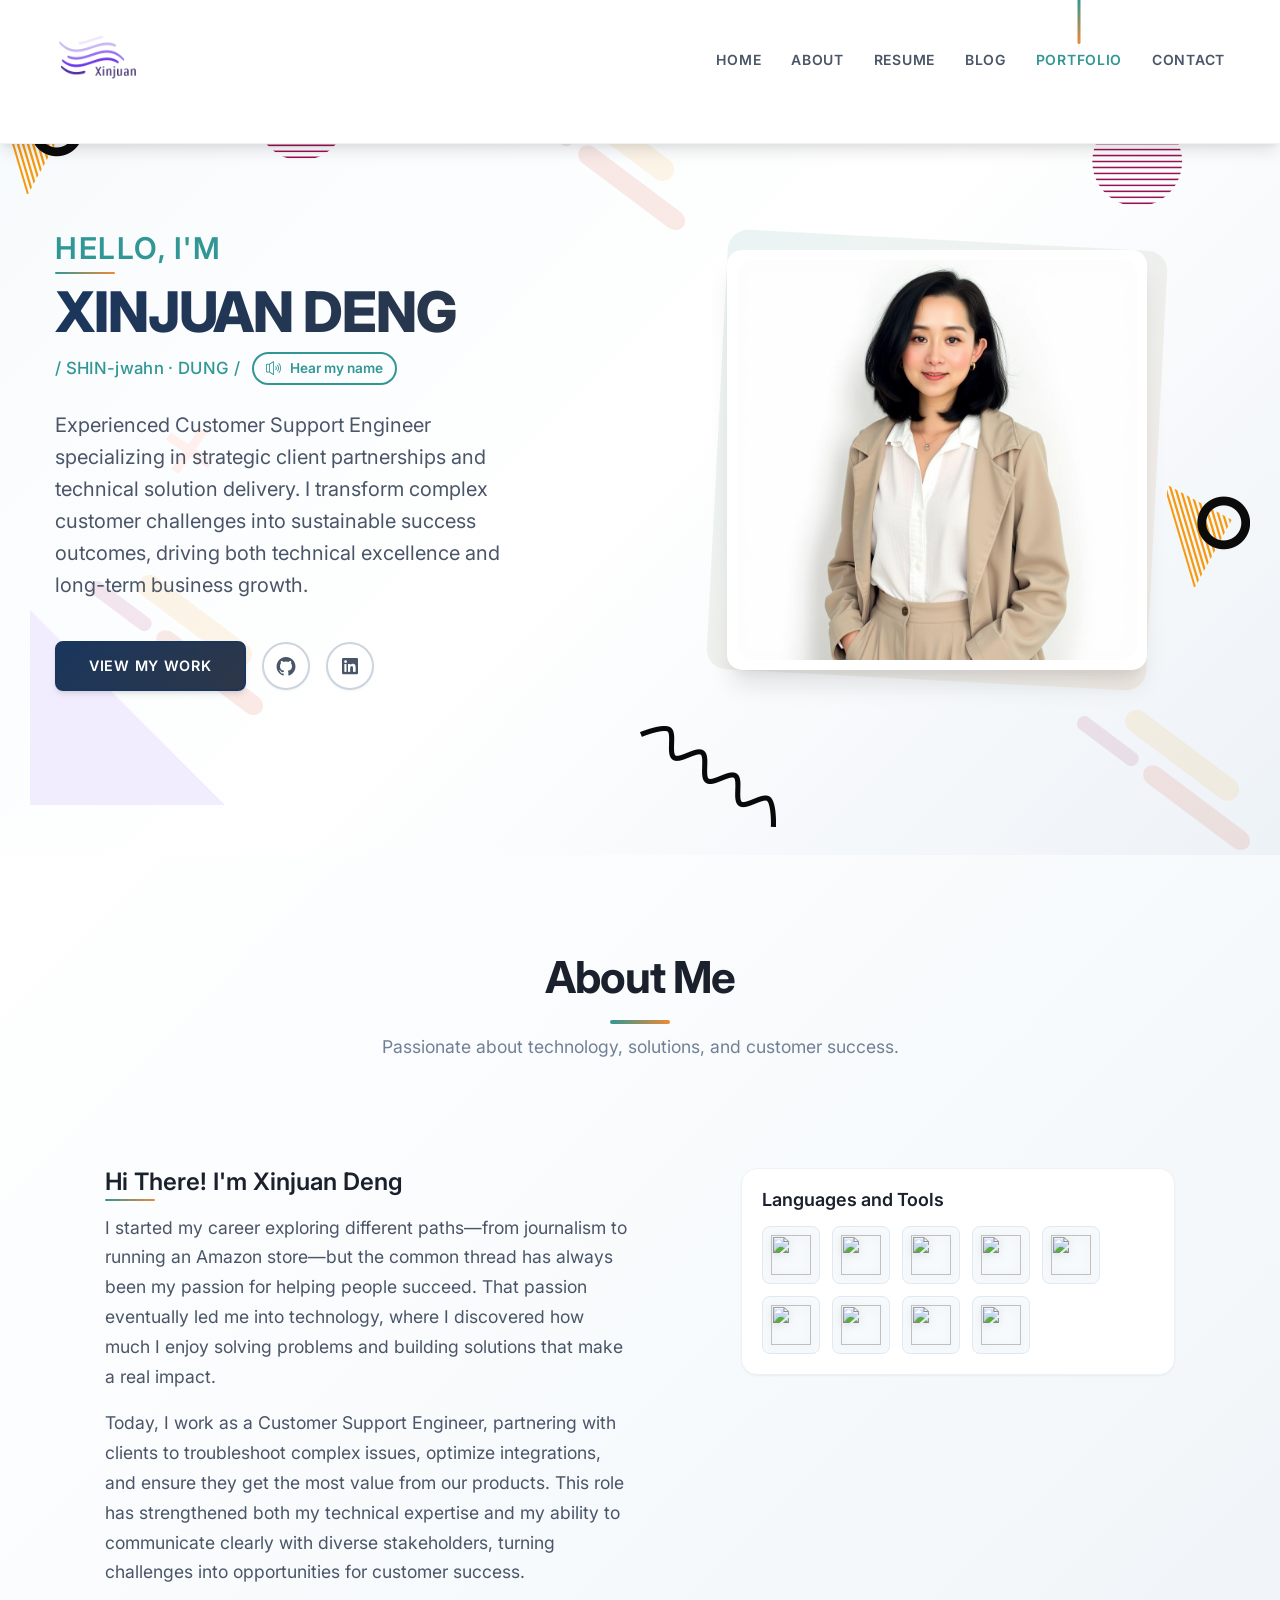
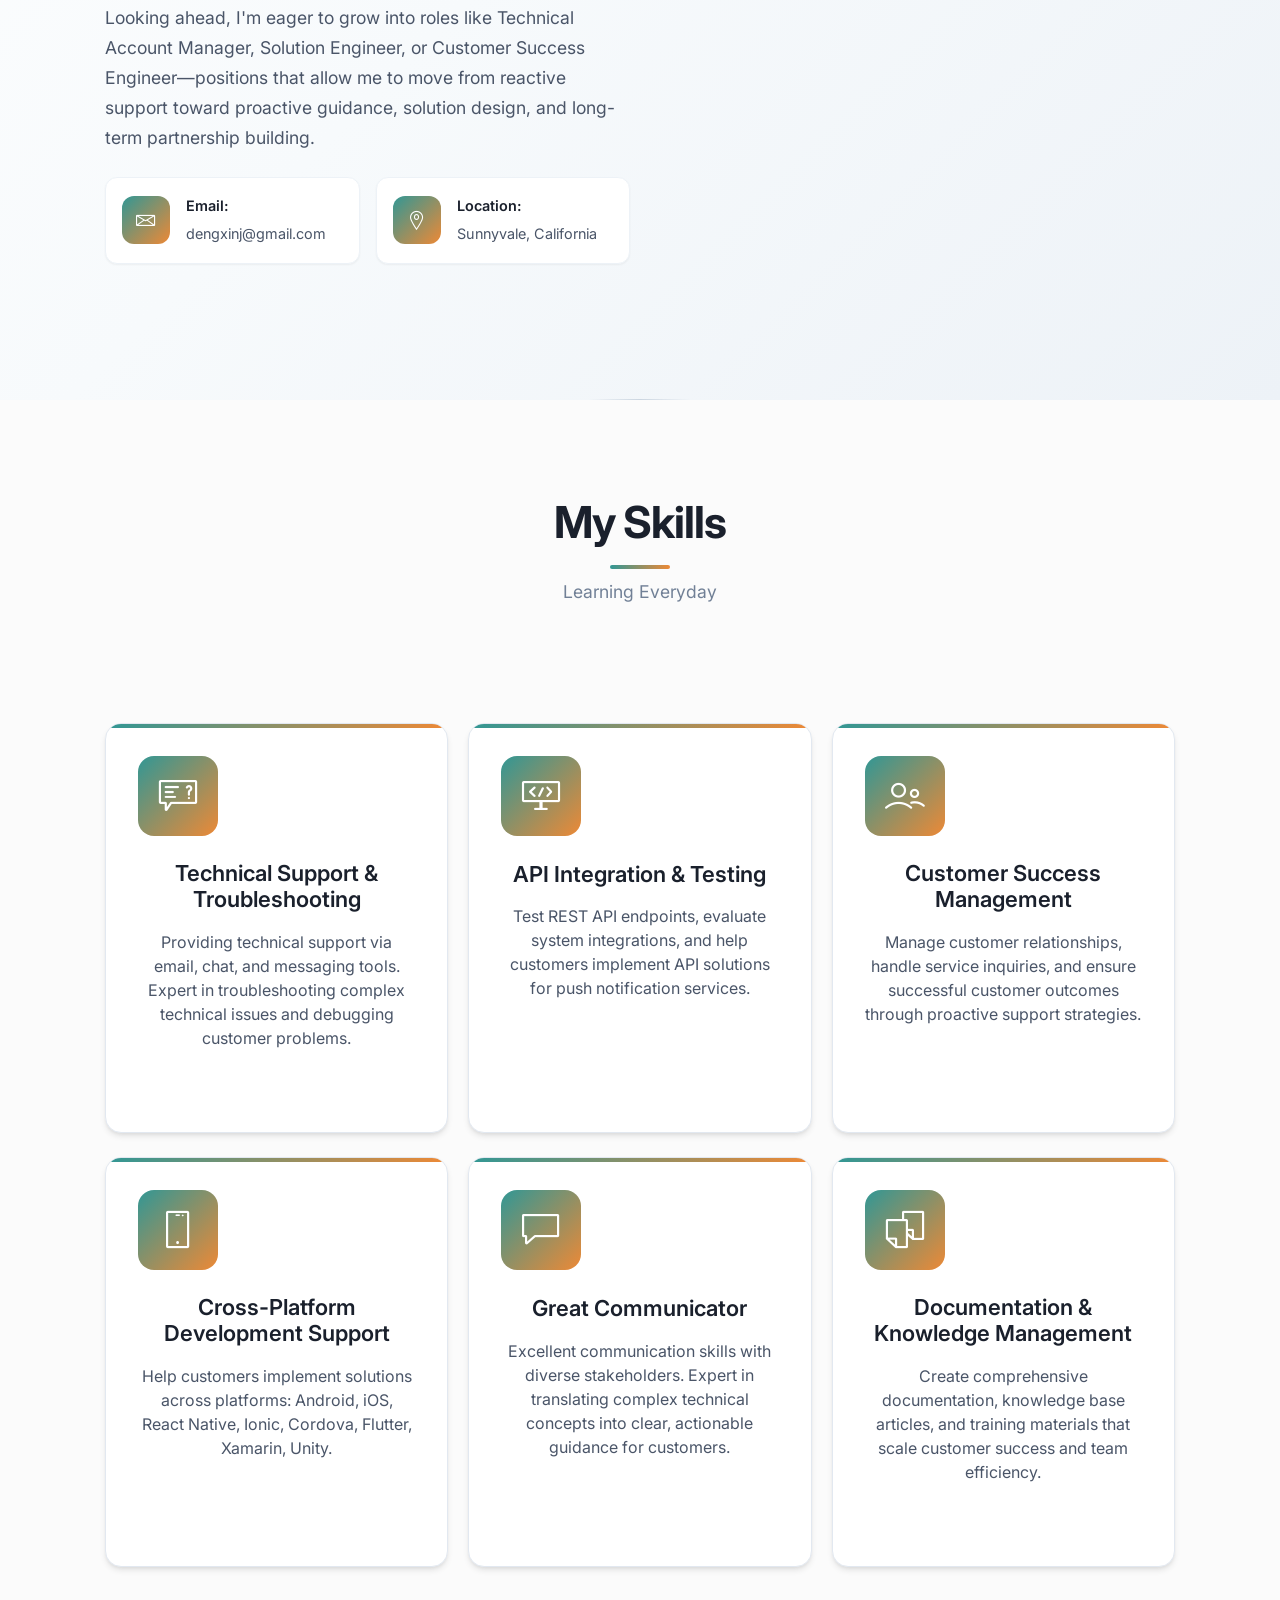
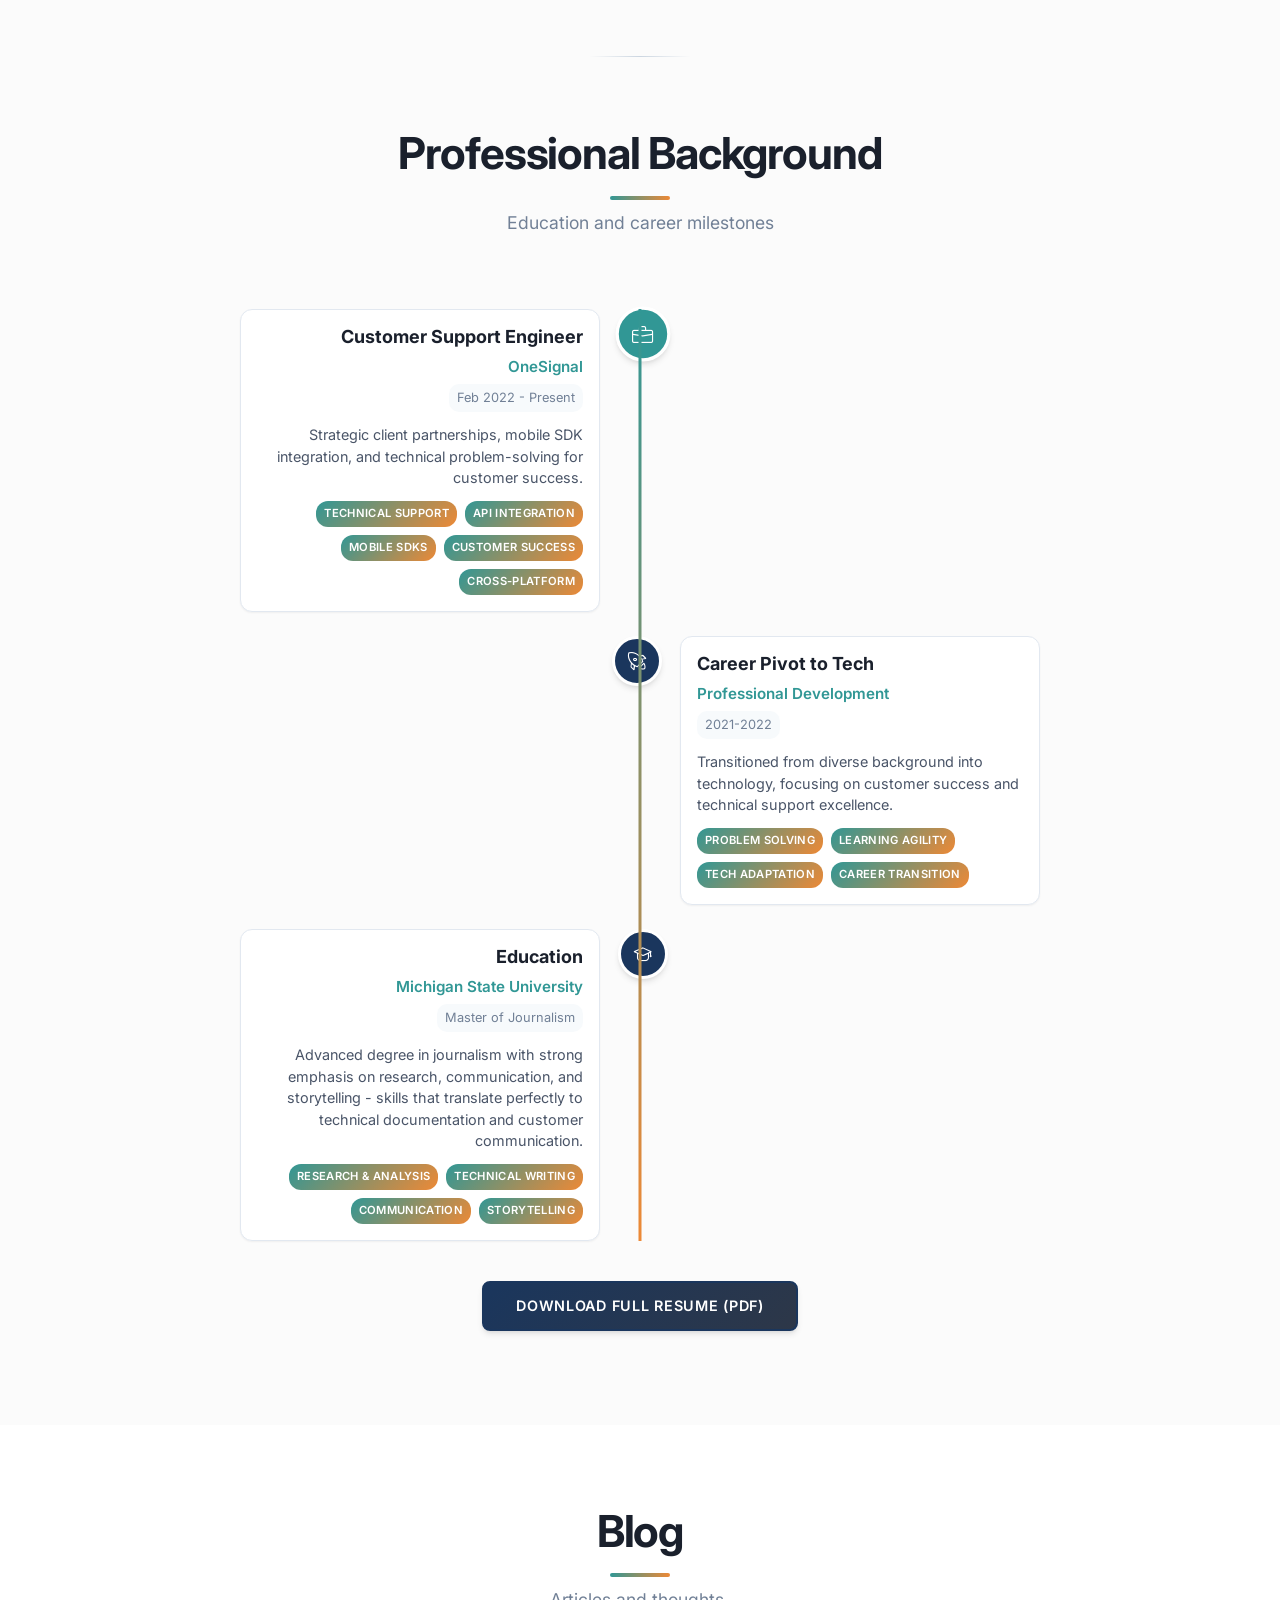
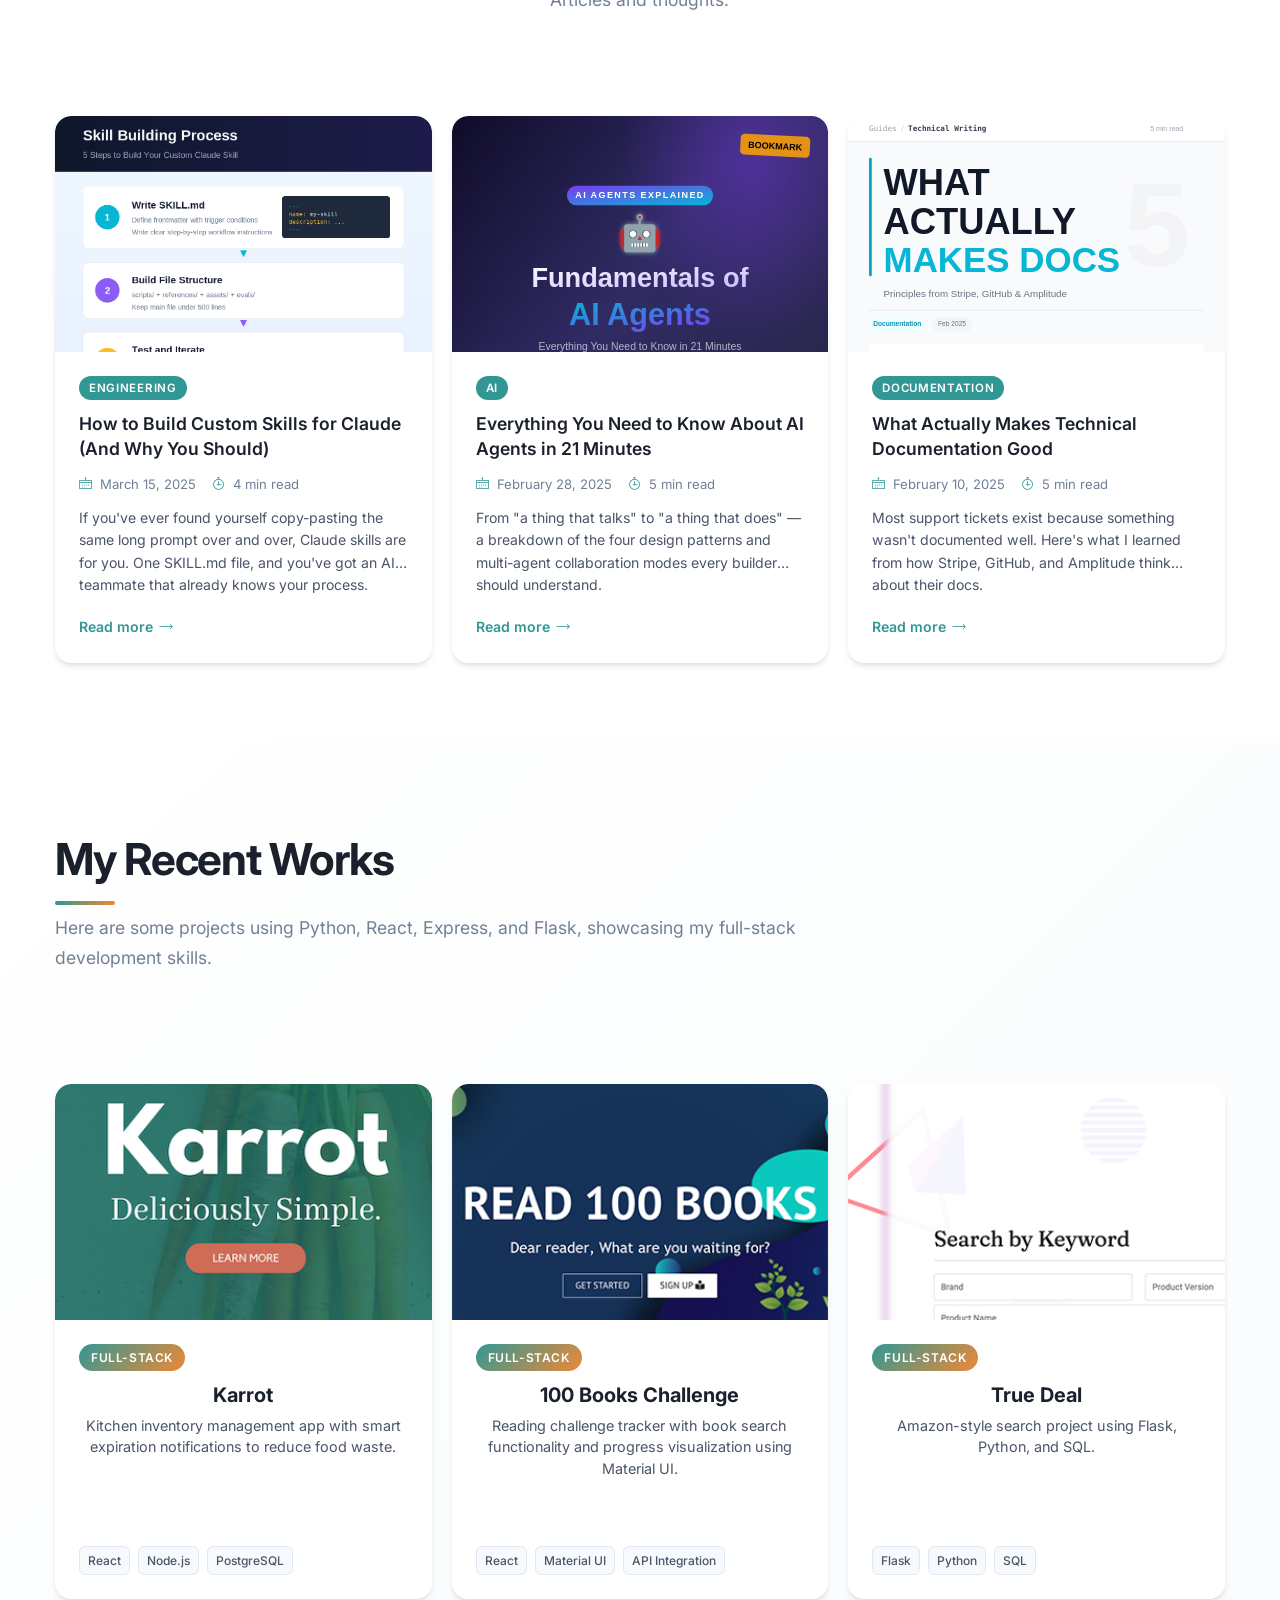
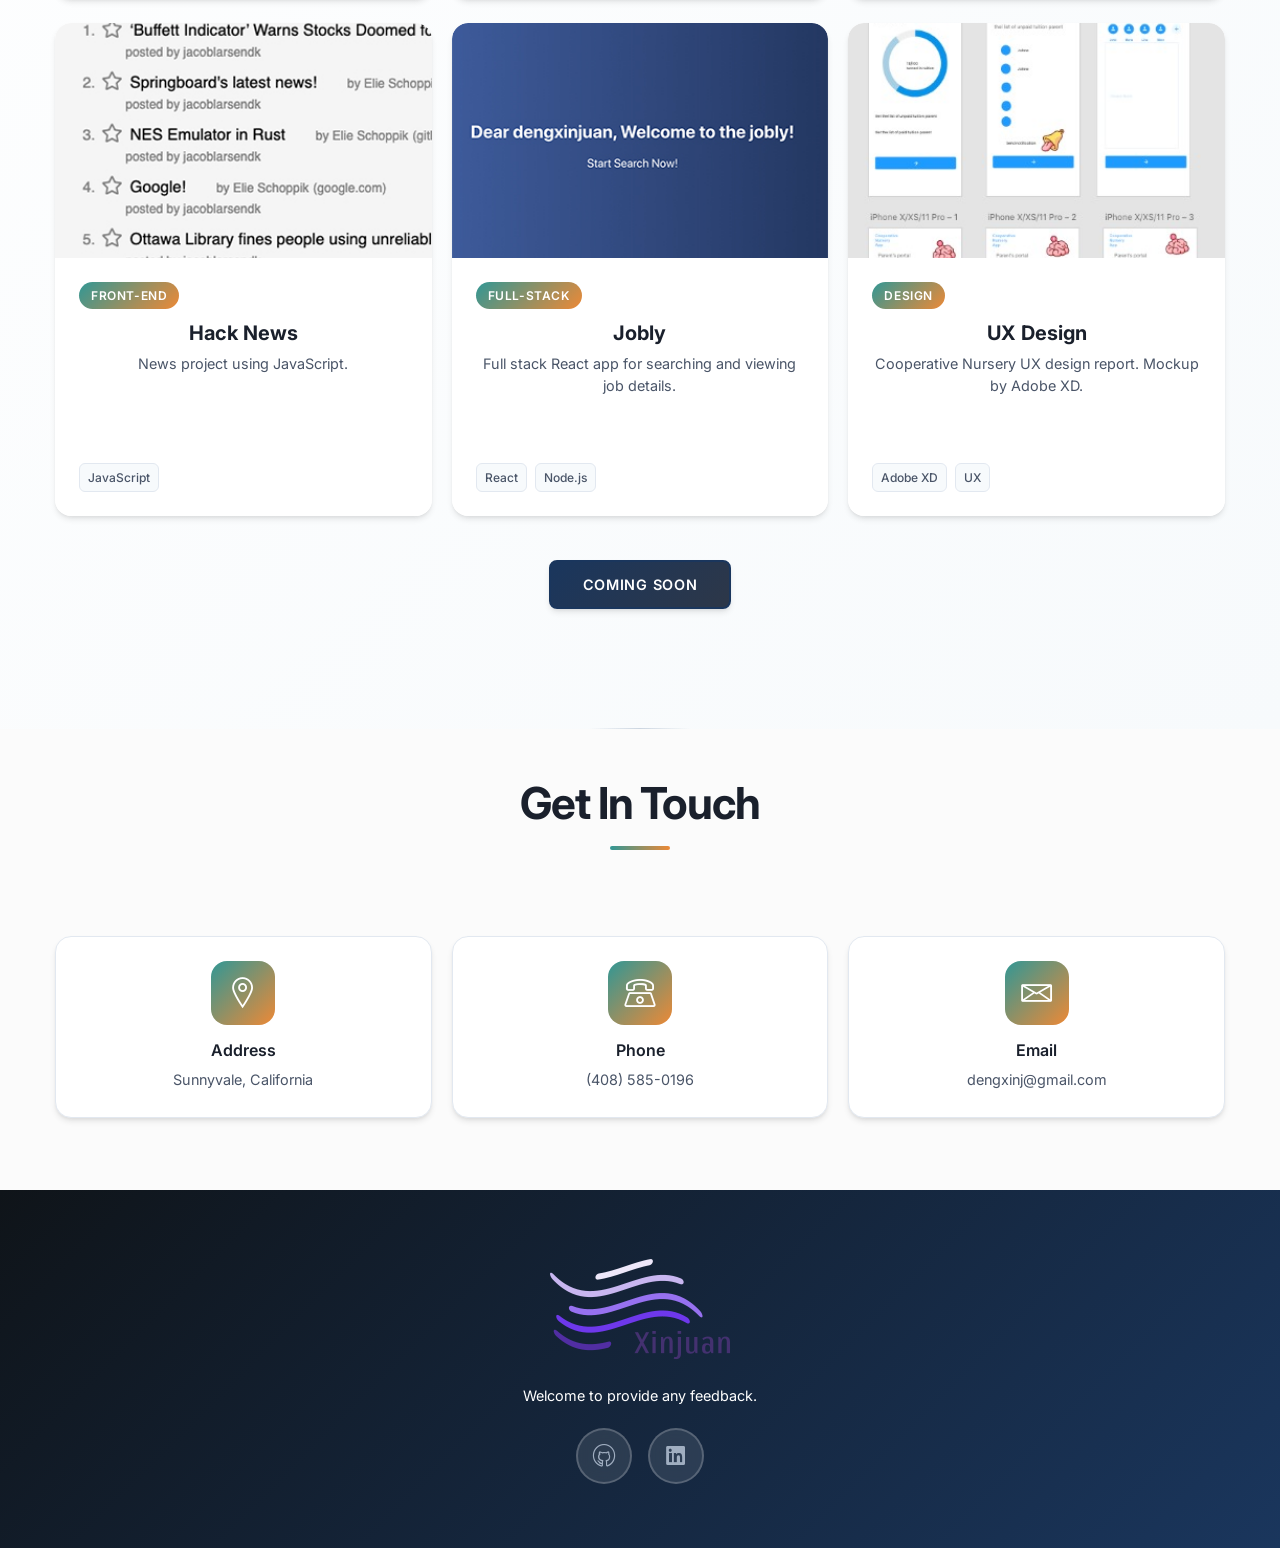
==== commit c7805f87: "Redesign blog UI and add real content to all 3 posts Blog cards: replace overlay-flash pattern with " ====
--- a/index.html
+++ b/index.html
@@ -183,7 +183,21 @@
             <div class="col-xl-5 col-lg-6">
               <div class="header-content-right">
                 <h4 class="sub-title">Hello, I'm</h4>
-                <h1 class="title">Xinjuan Deng</h1>
+                <div class="hero-name-block">
+                  <h1 class="title">Xinjuan Deng</h1>
+                  <div class="name-pronunciation">
+                    <div class="pronunciation-row">
+                      <p class="pronunciation-phonetic">/ SHIN-jwahn · DUNG /</p>
+                      <button type="button" class="hear-name-btn" id="hear-name-btn" aria-label="Hear my name">
+                        <i class="lni-volume-high"></i>
+                        Hear my name
+                      </button>
+                    </div>
+                  </div>
+                </div>
+                <audio id="name-pronunciation-audio" preload="metadata" aria-hidden="true">
+                  <source src="assets/audio/Record%20(online-voice-recorder.com).mp3" type="audio/mpeg" />
+                </audio>
                 <p>Experienced Customer Support Engineer specializing in strategic client partnerships and technical solution delivery. I transform complex customer challenges into sustainable success outcomes, driving both technical excellence and long-term business growth.</p>
                 <div class="hero-cta-inline">
                   <a class="main-btn" href="#work">View my Work</a>
@@ -601,34 +615,52 @@
         <div class="row">
           <div class="col-lg-4 col-md-6">
             <div class="single-blog mt-30">
-              <div class="blog-image">
-                <img src="assets/images/work/w-1.png" alt="Getting Started with API Integration" />
-              </div>
-              <div class="blog-content">
-                <h4 class="blog-title"><a href="blog/post-1.html">Getting Started with API Integration</a></h4>
-                <span><i class="lni-calendar"></i> March 15, 2025</span>
+              <div class="blog-image blog-image--contain">
+                <img src="assets/images/blog/claude-skills-infographic.png" alt="How to Build Custom Skills for Claude" />
+              </div>
+              <div class="blog-info">
+                <span class="blog-category">Engineering</span>
+                <h4 class="blog-title"><a href="blog/post-1.html">How to Build Custom Skills for Claude (And Why You Should)</a></h4>
+                <div class="blog-meta">
+                  <span><i class="lni-calendar"></i> March 15, 2025</span>
+                  <span><i class="lni-timer"></i> 4 min read</span>
+                </div>
+                <p class="blog-excerpt">If you've ever found yourself copy-pasting the same long prompt over and over, Claude skills are for you. One SKILL.md file, and you've got an AI teammate that already knows your process.</p>
+                <a href="blog/post-1.html" class="blog-read-more">Read more <i class="lni-arrow-right"></i></a>
               </div>
             </div>
           </div>
           <div class="col-lg-4 col-md-6">
             <div class="single-blog mt-30">
-              <div class="blog-image">
-                <img src="assets/images/work/w-2.jpg" alt="Customer Success Best Practices" />
-              </div>
-              <div class="blog-content">
-                <h4 class="blog-title"><a href="blog/post-2.html">Customer Success Best Practices</a></h4>
-                <span><i class="lni-calendar"></i> February 28, 2025</span>
+              <div class="blog-image blog-image--contain">
+                <img src="assets/images/blog/ai-agents-cover.svg" alt="Everything You Need to Know About AI Agents" />
+              </div>
+              <div class="blog-info">
+                <span class="blog-category">AI</span>
+                <h4 class="blog-title"><a href="blog/post-2.html">Everything You Need to Know About AI Agents in 21 Minutes</a></h4>
+                <div class="blog-meta">
+                  <span><i class="lni-calendar"></i> February 28, 2025</span>
+                  <span><i class="lni-timer"></i> 5 min read</span>
+                </div>
+                <p class="blog-excerpt">From "a thing that talks" to "a thing that does" — a breakdown of the four design patterns and multi-agent collaboration modes every builder should understand.</p>
+                <a href="blog/post-2.html" class="blog-read-more">Read more <i class="lni-arrow-right"></i></a>
               </div>
             </div>
           </div>
           <div class="col-lg-4 col-md-6">
             <div class="single-blog mt-30">
-              <div class="blog-image">
-                <img src="assets/images/work/w-3-2.png" alt="Technical Documentation Tips" />
-              </div>
-              <div class="blog-content">
-                <h4 class="blog-title"><a href="blog/post-3.html">Technical Documentation Tips</a></h4>
-                <span><i class="lni-calendar"></i> February 10, 2025</span>
+              <div class="blog-image blog-image--contain">
+                <img src="assets/images/blog/docs-guide-cover.svg" alt="What Actually Makes Technical Documentation Good" />
+              </div>
+              <div class="blog-info">
+                <span class="blog-category">Documentation</span>
+                <h4 class="blog-title"><a href="blog/post-3.html">What Actually Makes Technical Documentation Good</a></h4>
+                <div class="blog-meta">
+                  <span><i class="lni-calendar"></i> February 10, 2025</span>
+                  <span><i class="lni-timer"></i> 5 min read</span>
+                </div>
+                <p class="blog-excerpt">Most support tickets exist because something wasn't documented well. Here's what I learned from how Stripe, GitHub, and Amplitude think about their docs.</p>
+                <a href="blog/post-3.html" class="blog-read-more">Read more <i class="lni-arrow-right"></i></a>
               </div>
             </div>
           </div>
@@ -681,7 +713,7 @@
                           <a
                             href="https://github.com/Co-Lab-You-Belong-in-Tech/ping"
                             target="_blank"
-                            ><i class="lni-code-alt"></i
+                            ><i class="lni-code-alt">  </i
                           ></a>
                         </li>
                       </ul>
@@ -1057,5 +1089,19 @@
 
     <!--====== Main js ======-->
     <script src="assets/js/main.js"></script>
+
+    <!-- Name pronunciation audio -->
+    <script>
+      (function () {
+        var btn = document.getElementById('hear-name-btn');
+        var audio = document.getElementById('name-pronunciation-audio');
+        if (btn && audio) {
+          btn.addEventListener('click', function () {
+            audio.currentTime = 0;
+            audio.play();
+          });
+        }
+      })();
+    </script>
   </body>
 </html>
--- a/assets/css/style.css
+++ b/assets/css/style.css
@@ -860,17 +860,103 @@
   border-radius: 1px;
 }
 
+.hero-name-block {
+  margin-bottom: var(--space-6);
+}
+
+.hero-name-block .title {
+  margin-bottom: var(--space-2);
+}
+
 .header-content-right .title {
   font-size: clamp(2rem, 5vw, 3.5rem);
   font-weight: 800;
   text-transform: uppercase;
   letter-spacing: -0.02em;
-  margin-bottom: var(--space-6);
   background: linear-gradient(135deg, var(--primary-navy) 0%, var(--primary-navy-light) 100%);
   -webkit-background-clip: text;
   -webkit-text-fill-color: transparent;
   background-clip: text;
   line-height: 1.1;
+}
+
+/* Name pronunciation block — right under the name */
+.name-pronunciation {
+  margin-bottom: 0;
+}
+
+.pronunciation-row {
+  display: flex;
+  flex-wrap: wrap;
+  align-items: center;
+  gap: var(--space-3);
+  margin-bottom: 0;
+}
+
+/* Override .header-content-right p for pronunciation (higher specificity) */
+.header-content-right .pronunciation-phonetic {
+  margin: 0;
+  margin-bottom: 0;
+  color: var(--accent-teal);
+  font-size: clamp(0.9rem, 2vw, 1.05rem);
+  font-weight: 500;
+  letter-spacing: 0.02em;
+  line-height: 1.4;
+}
+
+.hear-name-btn {
+  display: inline-flex;
+  align-items: center;
+  gap: var(--space-2);
+  padding: var(--space-1) var(--space-3);
+  font-size: 0.85rem;
+  font-weight: 600;
+  color: var(--accent-teal);
+  background: transparent;
+  border: 2px solid var(--accent-teal);
+  border-radius: 9999px;
+  cursor: pointer;
+  transition: color var(--transition-base), background var(--transition-base), border-color var(--transition-base);
+  font-family: inherit;
+}
+
+.hear-name-btn:hover {
+  color: var(--bg-primary);
+  background: var(--accent-teal);
+  border-color: var(--accent-teal);
+}
+
+.hear-name-btn i {
+  font-size: 1rem;
+}
+
+.syllable-pills {
+  display: flex;
+  flex-wrap: wrap;
+  align-items: center;
+  gap: var(--space-2);
+}
+
+.syllable-pills .pill {
+  display: inline-block;
+  padding: var(--space-1) var(--space-3);
+  font-size: 0.85rem;
+  font-weight: 600;
+  border-radius: 9999px;
+  background: var(--gray-200);
+  color: var(--text-secondary);
+}
+
+.syllable-pills .pill.pill-stress {
+  background: var(--accent-teal-light);
+  color: var(--primary-navy);
+}
+
+.syllable-pills .pill-sep {
+  color: var(--gray-400);
+  font-size: 0.75rem;
+  font-weight: 600;
+  user-select: none;
 }
 
 .header-content-right p {
@@ -2495,76 +2581,120 @@
     padding-bottom: 80px; } }
 
 .single-blog {
-  position: relative;
+  display: flex;
+  flex-direction: column;
+  height: 100%;
   border-radius: 16px;
   overflow: hidden;
   box-shadow: var(--shadow-md);
+  background: var(--bg-primary);
   transition: all var(--transition-base);
 }
-  .single-blog .blog-image {
-    overflow: hidden; }
-    .single-blog .blog-image img {
-      width: 100%;
-      -webkit-transition: all 0.3s ease-out 0s;
-      -moz-transition: all 0.3s ease-out 0s;
-      -ms-transition: all 0.3s ease-out 0s;
-      -o-transition: all 0.3s ease-out 0s;
-      transition: all 0.3s ease-out 0s; }
-  .single-blog .blog-content {
-    width: 75%;
-    position: absolute;
-    bottom: 0;
-    left: 0;
-    background-color: #fff;
-    padding: 25px;
-    -webkit-transition: all 0.3s ease-out 0s;
-    -moz-transition: all 0.3s ease-out 0s;
-    -ms-transition: all 0.3s ease-out 0s;
-    -o-transition: all 0.3s ease-out 0s;
-    transition: all 0.3s ease-out 0s; }
-    @media (max-width: 767px) {
-      .single-blog .blog-content {
-        padding: 20px; } }
-    .single-blog .blog-content .blog-title a {
-      font-size: 22px;
-      font-weight: 600;
-      padding-bottom: 5px;
-      -webkit-transition: all 0.3s ease-out 0s;
-      -moz-transition: all 0.3s ease-out 0s;
-      -ms-transition: all 0.3s ease-out 0s;
-      -o-transition: all 0.3s ease-out 0s;
-      transition: all 0.3s ease-out 0s;
-      color: #32333c; }
-      @media (max-width: 767px) {
-        .single-blog .blog-content .blog-title a {
-          font-size: 18px; } }
-    .single-blog .blog-content span {
-      font-size: 16px;
-      color: #8a8fa3;
-      -webkit-transition: all 0.3s ease-out 0s;
-      -moz-transition: all 0.3s ease-out 0s;
-      -ms-transition: all 0.3s ease-out 0s;
-      -o-transition: all 0.3s ease-out 0s;
-      transition: all 0.3s ease-out 0s; }
-  .single-blog:hover .blog-image img {
-    -webkit-transform: scale(1.2);
-    -moz-transform: scale(1.2);
-    -ms-transform: scale(1.2);
-    -o-transform: scale(1.2);
-    transform: scale(1.2); }
-  .single-blog:hover {
-    box-shadow: var(--shadow-xl);
-    transform: translateY(-8px);
-  }
-  .single-blog:hover .blog-content {
-    background-color: var(--accent-teal);
-  }
-  .single-blog:hover .blog-content .blog-title a {
-    color: #fff;
-  }
-  .single-blog:hover .blog-content span {
-    color: #fff;
-  }
+
+.single-blog:hover {
+  box-shadow: var(--shadow-xl);
+  transform: translateY(-8px);
+}
+
+.single-blog .blog-image {
+  aspect-ratio: 16 / 10;
+  overflow: hidden;
+  border-radius: 16px 16px 0 0;
+  flex-shrink: 0;
+}
+
+.single-blog .blog-image img {
+  width: 100%;
+  height: 100%;
+  object-fit: cover;
+  transition: transform 0.3s ease-out;
+}
+
+.single-blog:hover .blog-image img {
+  transform: scale(1.05);
+}
+
+/* Portrait images (e.g. infographics) — crop from top to show the title/header area */
+.blog-image--contain img {
+  object-fit: cover;
+  object-position: top center;
+}
+
+/* New content block — avoids conflicts with legacy .blog-content rules */
+.blog-info {
+  display: flex;
+  flex-direction: column;
+  flex: 1;
+  padding: var(--space-6);
+  gap: var(--space-3);
+}
+
+.blog-category {
+  display: inline-block;
+  align-self: flex-start;
+  background: var(--accent-teal);
+  color: #fff;
+  font-size: 0.72rem;
+  font-weight: 600;
+  text-transform: uppercase;
+  letter-spacing: 0.06em;
+  padding: 3px 10px;
+  border-radius: 20px;
+}
+
+.blog-info .blog-title a {
+  font-size: 1.1rem;
+  font-weight: 600;
+  color: var(--text-primary);
+  transition: color var(--transition-base);
+  text-decoration: none;
+  line-height: 1.4;
+}
+
+.blog-info .blog-title a:hover {
+  color: var(--accent-teal);
+}
+
+.blog-meta {
+  display: flex;
+  gap: var(--space-4);
+  color: var(--text-muted);
+  font-size: 0.82rem;
+}
+
+.blog-meta i {
+  color: var(--accent-teal);
+  margin-right: 4px;
+}
+
+.blog-excerpt {
+  color: var(--text-secondary);
+  font-size: 0.88rem;
+  line-height: 1.6;
+  display: -webkit-box;
+  -webkit-line-clamp: 3;
+  -webkit-box-orient: vertical;
+  overflow: hidden;
+  flex: 1;
+}
+
+.blog-read-more {
+  display: inline-flex;
+  align-items: center;
+  gap: 6px;
+  color: var(--accent-teal);
+  font-size: 0.88rem;
+  font-weight: 600;
+  text-decoration: none;
+  transition: gap var(--transition-base), color var(--transition-base);
+  margin-top: auto;
+}
+
+.blog-read-more:hover {
+  gap: 10px;
+  color: var(--accent-teal);
+  text-decoration: none;
+}
 
 /*===========================
        8.CONTACT css - Compact Design
@@ -3087,31 +3217,130 @@
 }
 
 /* Style B: Featured image – image at top, then content */
+.blog-breadcrumb {
+  margin-bottom: var(--space-6);
+}
+
+.blog-breadcrumb a {
+  display: inline-flex;
+  align-items: center;
+  gap: 6px;
+  color: var(--text-muted);
+  font-size: 0.9rem;
+  text-decoration: none;
+  transition: color var(--transition-base);
+}
+
+.blog-breadcrumb a:hover {
+  color: var(--accent-teal);
+  text-decoration: none;
+}
+
+.post-meta-bar {
+  display: flex;
+  flex-wrap: wrap;
+  align-items: center;
+  gap: var(--space-4);
+  background: var(--bg-secondary);
+  border-left: 3px solid var(--accent-teal);
+  padding: var(--space-3) var(--space-5);
+  border-radius: 0 8px 8px 0;
+  margin-bottom: var(--space-6);
+  font-size: 0.88rem;
+  color: var(--text-muted);
+}
+
+.post-meta-bar .meta-category {
+  background: var(--accent-teal);
+  color: #fff;
+  font-size: 0.72rem;
+  font-weight: 600;
+  text-transform: uppercase;
+  letter-spacing: 0.06em;
+  padding: 3px 10px;
+  border-radius: 20px;
+}
+
+.post-meta-bar .meta-item i {
+  color: var(--accent-teal);
+  margin-right: 4px;
+}
+
 .post-style-featured .post-featured-image {
   width: 100%;
-  max-height: 320px;
-  object-fit: cover;
-  border-radius: 8px;
+  height: auto;
+  border-radius: 12px;
   margin-bottom: var(--space-6);
-  box-shadow: var(--shadow-md);
-}
+  box-shadow: var(--shadow-lg);
+}
+
 .post-style-featured .post-inner {
-  max-width: 42rem;
+  max-width: 700px;
   margin-left: auto;
   margin-right: auto;
 }
+
 .post-style-featured .blog-title {
   font-size: clamp(1.75rem, 4vw, 2.25rem);
-  margin-bottom: var(--space-2);
-}
-.post-style-featured .post-meta {
+  font-weight: 800;
+  margin-bottom: var(--space-4);
+  padding-bottom: var(--space-3);
+  border-bottom: 3px solid var(--accent-teal);
+}
+
+.post-style-featured .post-body p {
+  font-size: 1.05rem;
+  margin-bottom: var(--space-4);
+  line-height: 1.8;
+}
+
+
+.post-style-featured .post-body .post-figure {
+  margin: var(--space-8) 0;
+  text-align: center;
+}
+
+.post-style-featured .post-body .post-figure img {
+  width: 100%;
+  max-width: 480px;
+  height: auto;
+  border-radius: 12px;
+  box-shadow: var(--shadow-lg);
+}
+
+.post-style-featured .post-body .post-figure figcaption {
+  margin-top: var(--space-3);
+  font-size: 0.82rem;
   color: var(--text-muted);
-  font-size: 0.95rem;
-  margin-bottom: var(--space-6);
-}
-.post-style-featured .post-body p {
-  margin-bottom: var(--space-4);
-  line-height: 1.7;
+  font-style: italic;
+}
+
+.post-style-featured .post-body h2 {
+  font-size: 1.25rem;
+  font-weight: 700;
+  color: var(--text-primary);
+  margin-top: var(--space-8);
+  margin-bottom: var(--space-3);
+}
+
+.post-style-featured .post-body a {
+  color: var(--accent-teal);
+  text-decoration: underline;
+  text-decoration-color: transparent;
+  transition: text-decoration-color var(--transition-base);
+}
+
+.post-style-featured .post-body a:hover {
+  text-decoration-color: var(--accent-teal);
+}
+
+.post-style-featured .post-body code {
+  font-family: ui-monospace, "SFMono-Regular", Menlo, monospace;
+  font-size: 0.88em;
+  background: var(--bg-secondary);
+  color: var(--accent-teal);
+  padding: 2px 6px;
+  border-radius: 4px;
 }
 
 /* Style C: Card – content inside a single card */
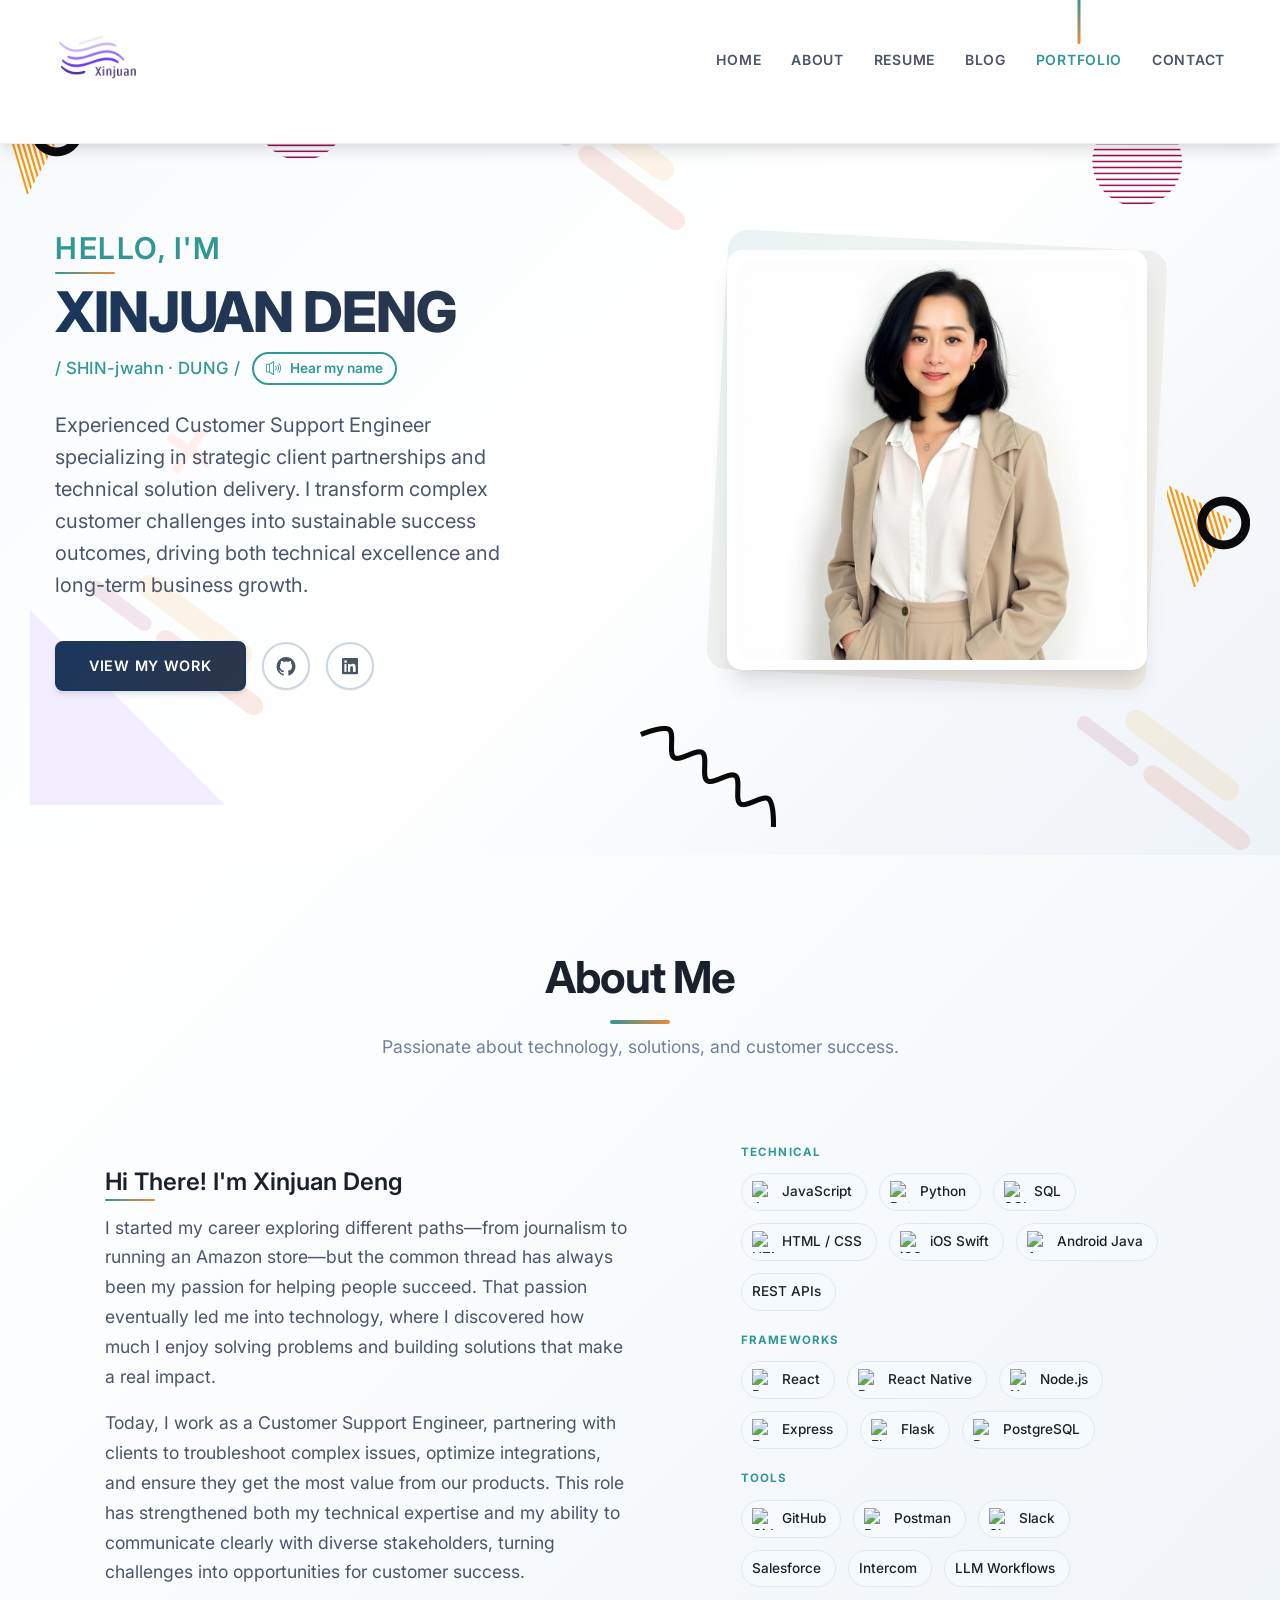
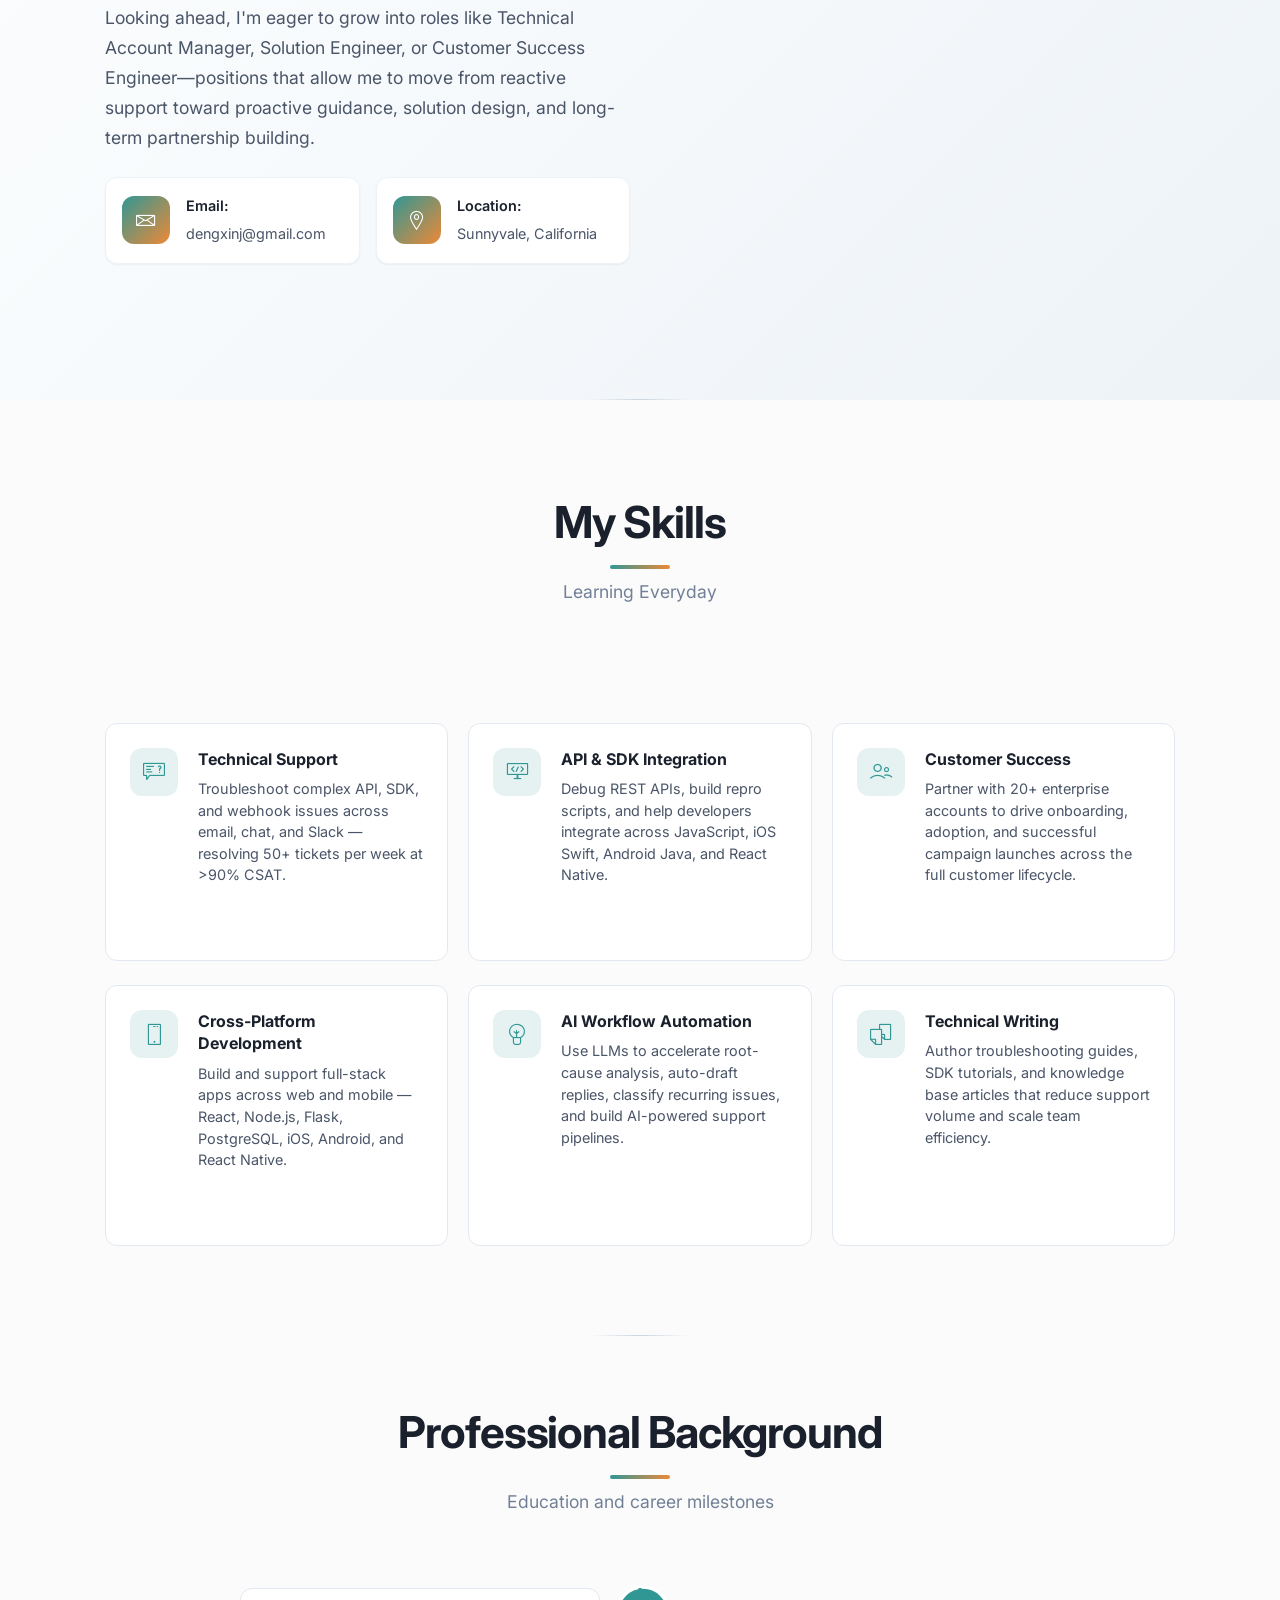
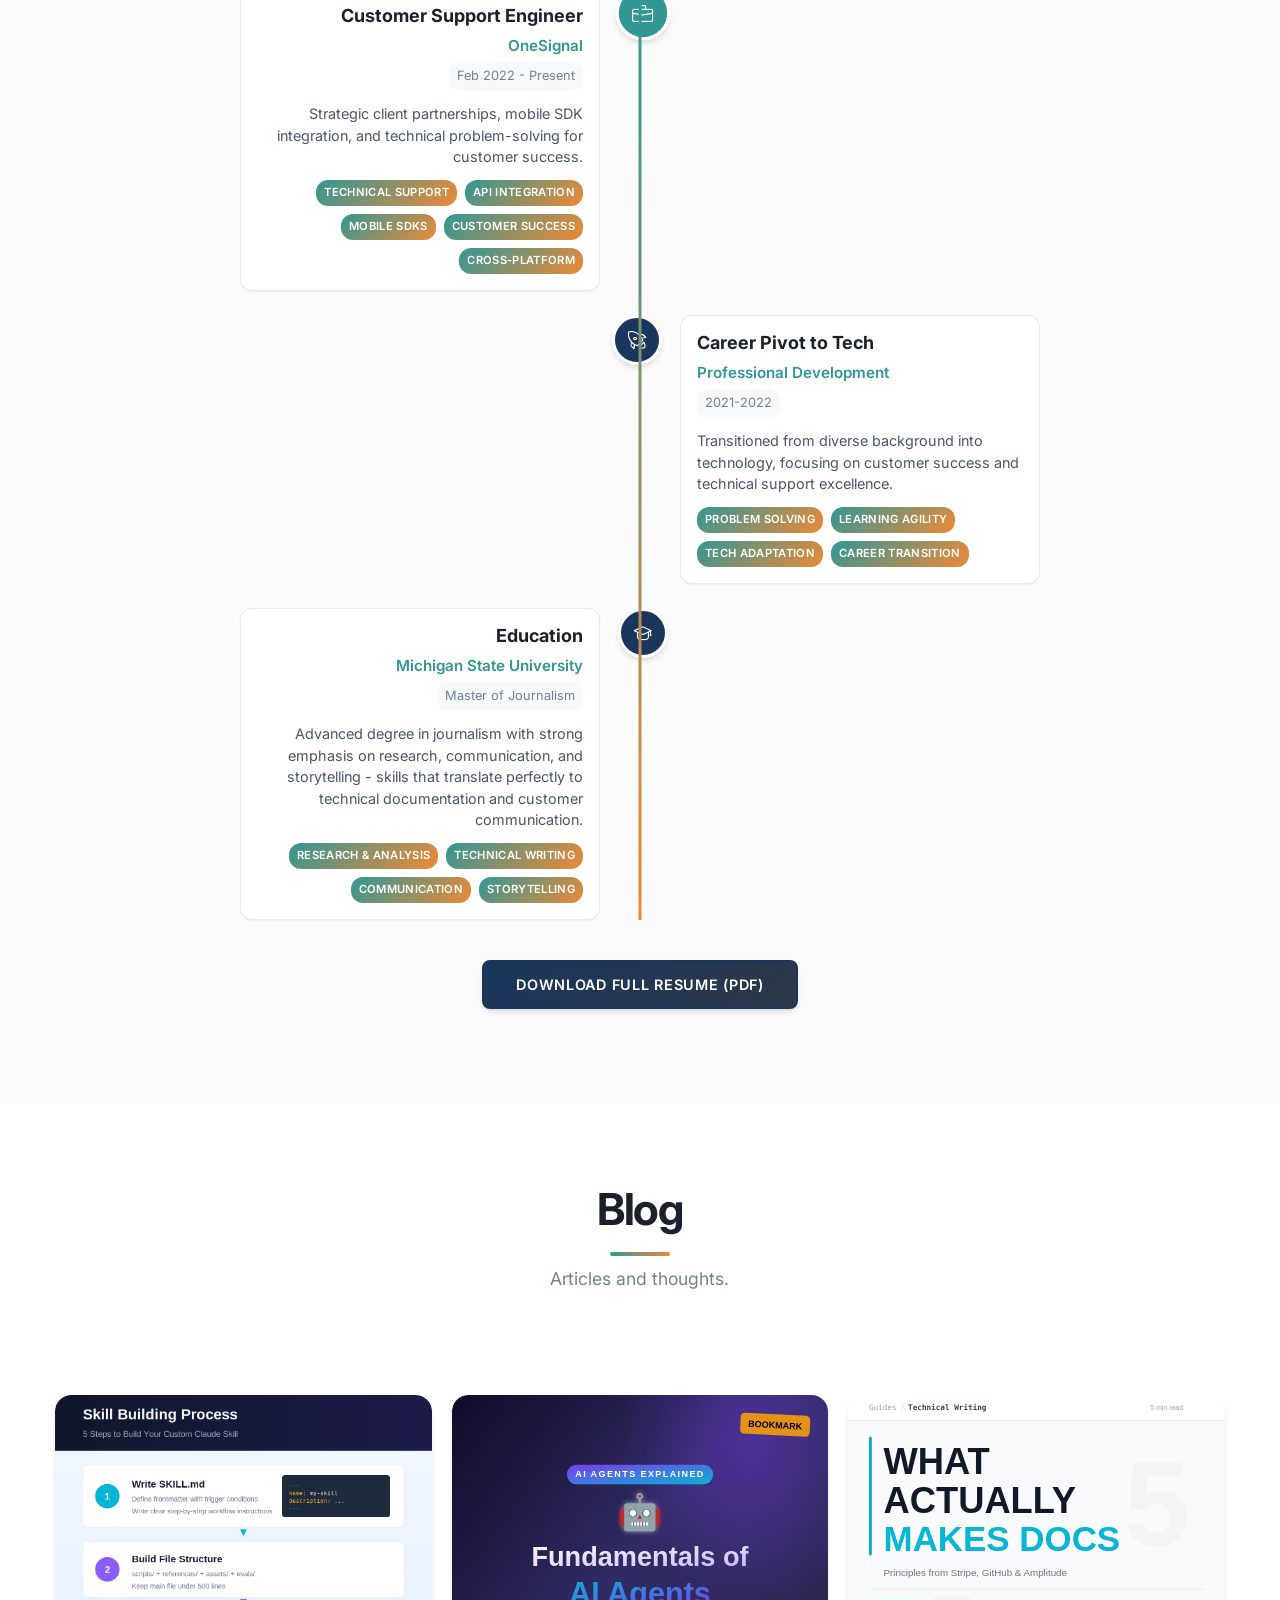
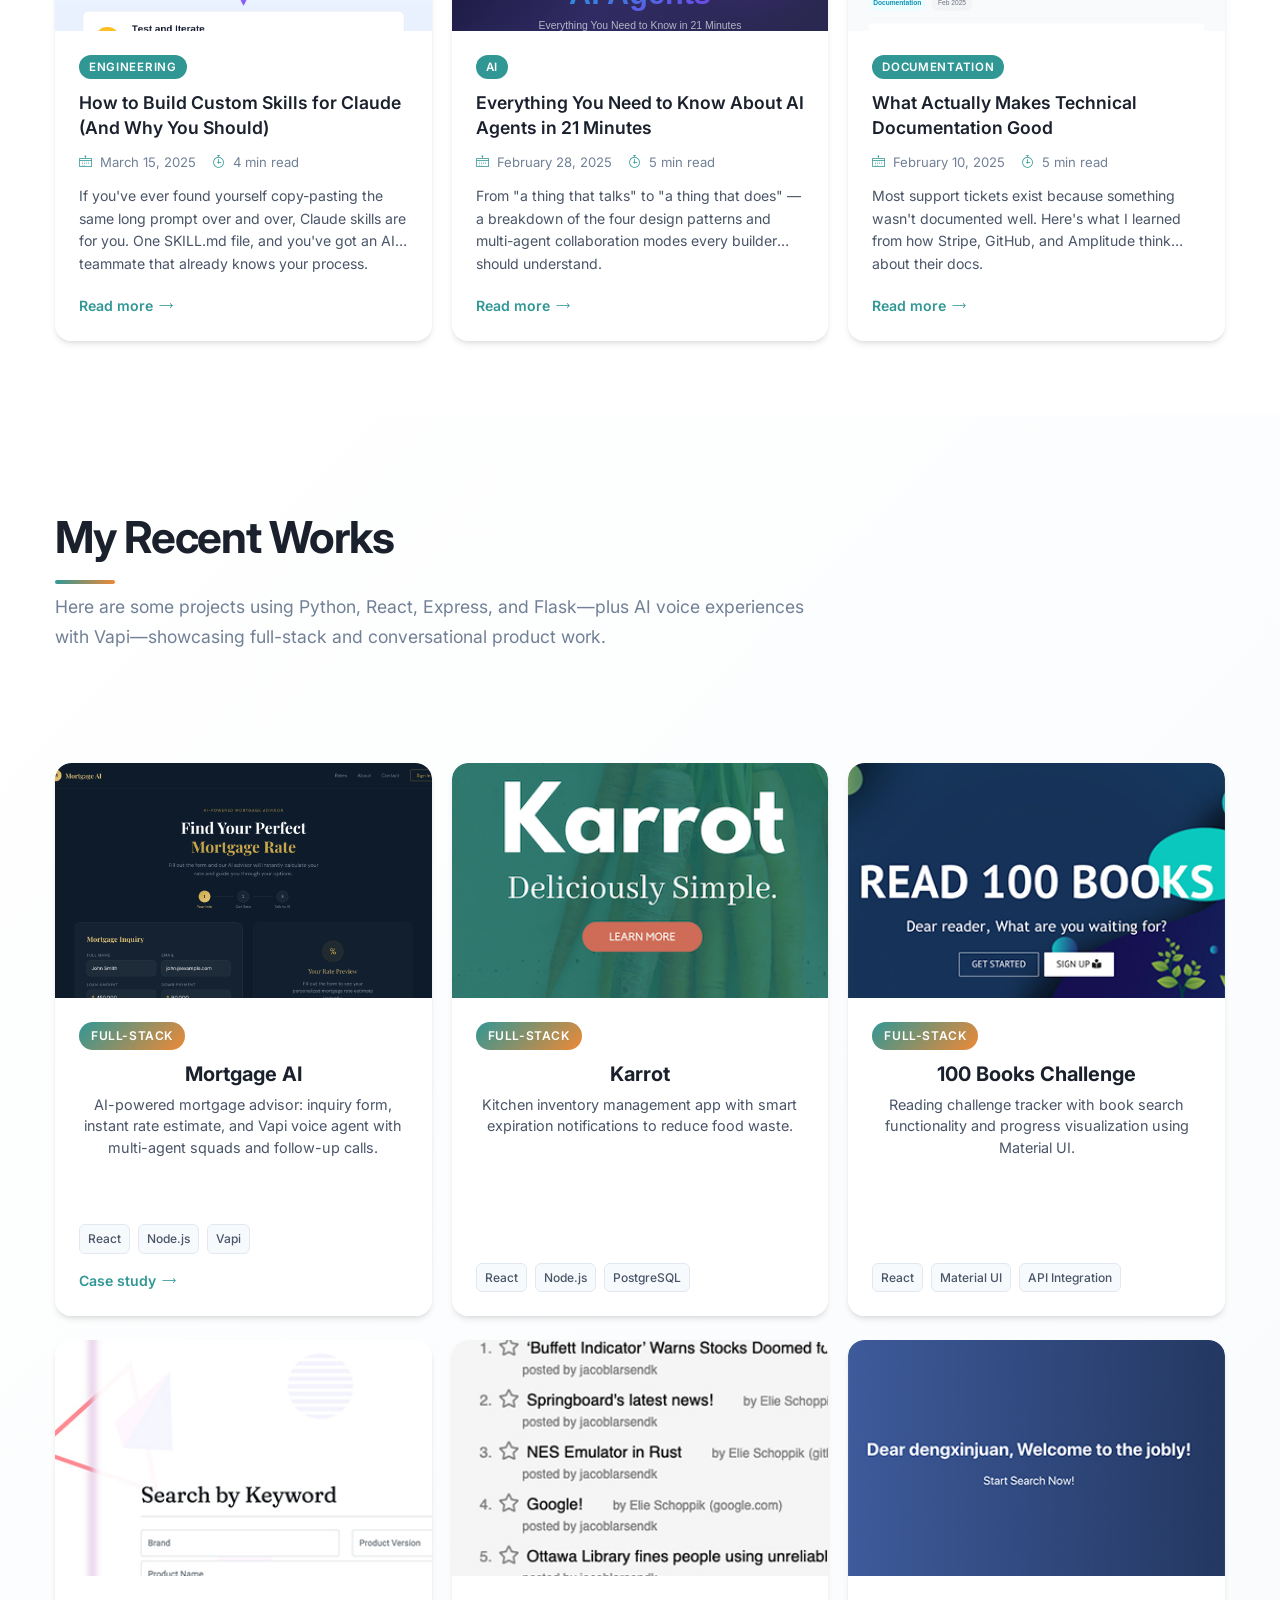
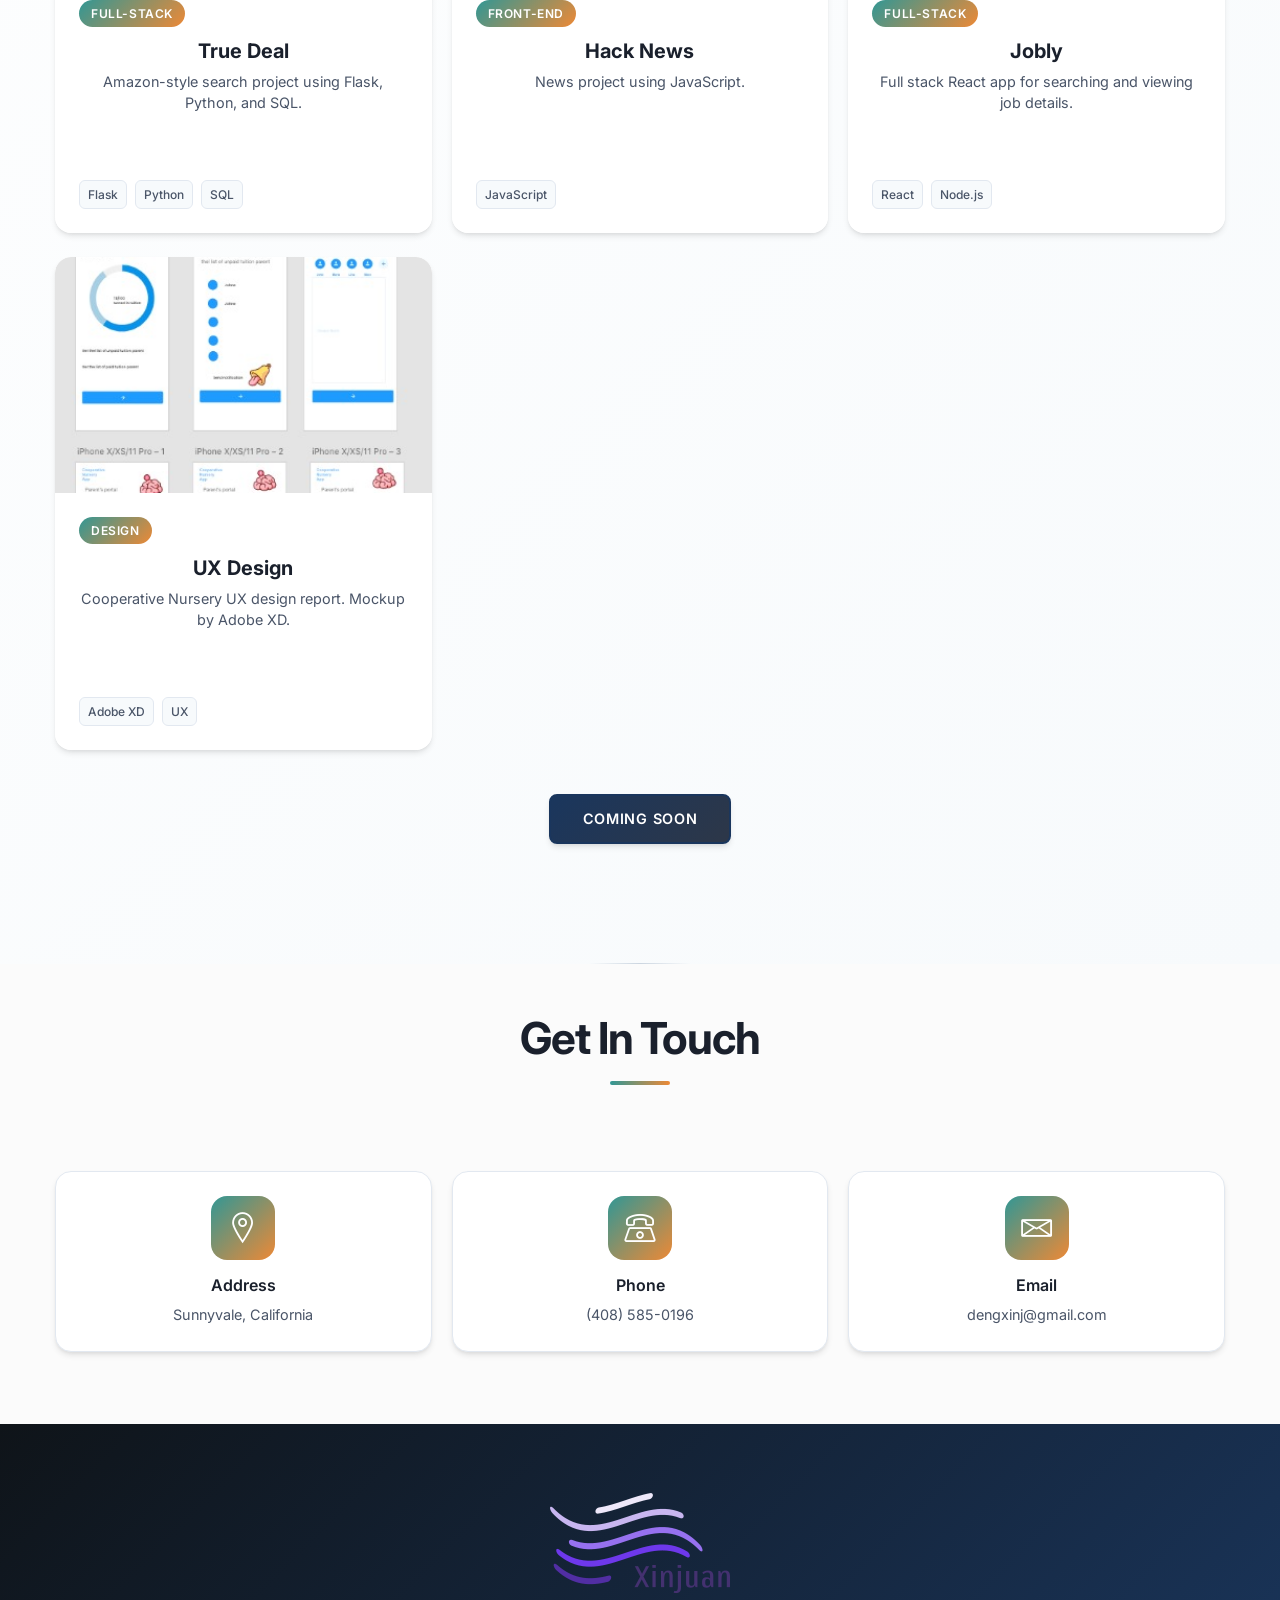
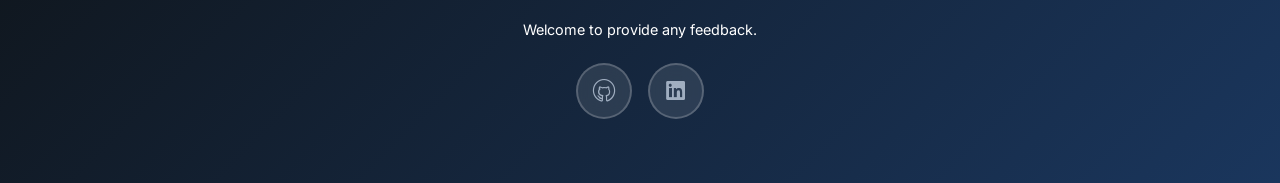
==== commit 691b8da6: "Redesign skills section, add glow effect, and add Mortgage AI blog post - Update skills section with" ====
--- a/index.html
+++ b/index.html
@@ -291,98 +291,97 @@
           </div>
           <div class="col-xl-5 offset-xl-1 col-lg-6">
             <div class="about-skills pt-25">
-              <div class="skill-item mt-25">
-                <div class="skill-header">
-                  <h6 class="skill-title">Languages and Tools</h6>
-                </div>
-                <div class="skill-bar">
-                  <code
-                    ><img
-                      height="50"
-                      src="https://raw.githubusercontent.com/shinokada/shinokada/master/assets/javascript.png"
-                  /></code>
-                  <code
-                    ><img
-                      height="50"
-                      src="https://raw.githubusercontent.com/shinokada/shinokada/master/assets/python.png"
-                  /></code>
-                  <code
-                    ><img
-                      height="50"
-                      src="https://raw.githubusercontent.com/shinokada/shinokada/master/assets/visual-studio-code.png"
-                  /></code>
-                  <code
-                    ><img
-                      height="50"
-                      src="https://seeklogo.com/images/J/jest-logo-F9901EBBF7-seeklogo.com.png"
-                  /></code>
-                  <code
-                    ><img
-                      height="50"
-                      src="https://upload.wikimedia.org/wikipedia/commons/2/29/Postgresql_elephant.svg"
-                  /></code>
-
-                  <code
-                    ><img
-                      height="50"
-                      src="https://upload.wikimedia.org/wikipedia/commons/thumb/a/a7/React-icon.svg/1280px-React-icon.svg.png"
-                  /></code>
-                  <code
-                    ><img
-                      height="50"
-                      src="https://miro.medium.com/max/438/1*0G5zu7CnXdMT9pGbYUTQLQ.png"
-                  /></code>
-                  <code
-                    ><img
-                      height="50"
-                      src="https://redux.js.org/img/redux-logo-landscape.png"
-                  /></code>
-                  <code
-                    ><img
-                      height="50"
-                      src="https://cdn.freebiesupply.com/logos/thumbs/2x/nodejs-1-logo.png"
-                  /></code>
-                </div>
-              </div>
-              <!-- skill item -->
-              <!--
-              <div class="skill-item mt-25">
-                <div class="skill-header">
-                  <h6 class="skill-title">
-                    Backend Web-development(flask,SQL,express)
-                  </h6>
-                  <div class="skill-percentage">
-                    <div class="count-box counted">
-                      <span class="counter">50</span>
-                    </div>
-                    %
-                  </div>
-                </div>
-                <div class="skill-bar">
-                  <div class="bar-inner">
-                    <div class="bar progress-line" data-width="50"></div>
-                  </div>
-                </div>
-              </div>--->
-              <!-- skill item -->
-              <!---
-              <div class="skill-item mt-25">
-                <div class="skill-header">
-                  <h6 class="skill-title">UX research</h6>
-                  <div class="skill-percentage">
-                    <div class="count-box counted">
-                      <span class="counter">90</span>
-                    </div>
-                    %
-                  </div>
-                </div>
-                <div class="skill-bar">
-                  <div class="bar-inner">
-                    <div class="bar progress-line" data-width="90"></div>
-                  </div>
-                </div>
-              </div>-->
-              <!-- skill item -->
+
+              <div class="skills-group">
+                <span class="skills-group-label">Technical</span>
+                <div class="skills-grid">
+                  <div class="skill-chip" style="--delay:0.05s">
+                    <img src="https://cdn.jsdelivr.net/gh/devicons/devicon/icons/javascript/javascript-original.svg" alt="JavaScript" />
+                    <span>JavaScript</span>
+                  </div>
+                  <div class="skill-chip" style="--delay:0.10s">
+                    <img src="https://cdn.jsdelivr.net/gh/devicons/devicon/icons/python/python-original.svg" alt="Python" />
+                    <span>Python</span>
+                  </div>
+                  <div class="skill-chip" style="--delay:0.15s">
+                    <img src="https://cdn.jsdelivr.net/gh/devicons/devicon/icons/mysql/mysql-original.svg" alt="SQL" />
+                    <span>SQL</span>
+                  </div>
+                  <div class="skill-chip" style="--delay:0.20s">
+                    <img src="https://cdn.jsdelivr.net/gh/devicons/devicon/icons/html5/html5-original.svg" alt="HTML/CSS" />
+                    <span>HTML / CSS</span>
+                  </div>
+                  <div class="skill-chip" style="--delay:0.25s">
+                    <img src="https://cdn.jsdelivr.net/gh/devicons/devicon/icons/swift/swift-original.svg" alt="iOS Swift" />
+                    <span>iOS Swift</span>
+                  </div>
+                  <div class="skill-chip" style="--delay:0.30s">
+                    <img src="https://cdn.jsdelivr.net/gh/devicons/devicon/icons/java/java-original.svg" alt="Android Java" />
+                    <span>Android Java</span>
+                  </div>
+                  <div class="skill-chip" style="--delay:0.35s">
+                    <span>REST APIs</span>
+                  </div>
+                </div>
+              </div>
+
+              <div class="skills-group">
+                <span class="skills-group-label">Frameworks</span>
+                <div class="skills-grid">
+                  <div class="skill-chip" style="--delay:0.40s">
+                    <img src="https://cdn.jsdelivr.net/gh/devicons/devicon/icons/react/react-original.svg" alt="React" />
+                    <span>React</span>
+                  </div>
+                  <div class="skill-chip" style="--delay:0.45s">
+                    <img src="https://cdn.jsdelivr.net/gh/devicons/devicon/icons/react/react-original.svg" alt="React Native" />
+                    <span>React Native</span>
+                  </div>
+                  <div class="skill-chip" style="--delay:0.50s">
+                    <img src="https://cdn.jsdelivr.net/gh/devicons/devicon/icons/nodejs/nodejs-original.svg" alt="Node.js" />
+                    <span>Node.js</span>
+                  </div>
+                  <div class="skill-chip" style="--delay:0.55s">
+                    <img src="https://cdn.jsdelivr.net/gh/devicons/devicon/icons/express/express-original.svg" alt="Express" />
+                    <span>Express</span>
+                  </div>
+                  <div class="skill-chip" style="--delay:0.60s">
+                    <img src="https://cdn.jsdelivr.net/gh/devicons/devicon/icons/flask/flask-original.svg" alt="Flask" />
+                    <span>Flask</span>
+                  </div>
+                  <div class="skill-chip" style="--delay:0.65s">
+                    <img src="https://cdn.jsdelivr.net/gh/devicons/devicon/icons/postgresql/postgresql-original.svg" alt="PostgreSQL" />
+                    <span>PostgreSQL</span>
+                  </div>
+                </div>
+              </div>
+
+              <div class="skills-group">
+                <span class="skills-group-label">Tools</span>
+                <div class="skills-grid">
+                  <div class="skill-chip" style="--delay:0.70s">
+                    <img src="https://cdn.jsdelivr.net/gh/devicons/devicon/icons/github/github-original.svg" alt="GitHub" />
+                    <span>GitHub</span>
+                  </div>
+                  <div class="skill-chip" style="--delay:0.75s">
+                    <img src="https://cdn.jsdelivr.net/gh/devicons/devicon/icons/postman/postman-original.svg" alt="Postman" />
+                    <span>Postman</span>
+                  </div>
+                  <div class="skill-chip" style="--delay:0.80s">
+                    <img src="https://cdn.jsdelivr.net/gh/devicons/devicon/icons/slack/slack-original.svg" alt="Slack" />
+                    <span>Slack</span>
+                  </div>
+                  <div class="skill-chip" style="--delay:0.85s">
+                    <span>Salesforce</span>
+                  </div>
+                  <div class="skill-chip" style="--delay:0.90s">
+                    <span>Intercom</span>
+                  </div>
+                  <div class="skill-chip" style="--delay:0.95s">
+                    <span>LLM Workflows</span>
+                  </div>
+                </div>
+              </div>
+
             </div>
             <!-- about skills -->
           </div>
@@ -409,99 +408,59 @@
         </div>
         <!-- row -->
         <div class="row justify-content-center">
-          <div class="col-lg-4 col-md-6 col-sm-8">
-            <div class="single-service text-center mt-30">
-              <div class="service-icon">
-                <i class="lni-support"></i>
-              </div>
+          <div class="col-lg-4 col-md-6">
+            <div class="single-service mt-30" style="--card-delay: 0.05s">
+              <div class="service-icon"><i class="lni-support"></i></div>
               <div class="service-content">
-                <h4 class="service-title">
-                  <a href="#">Technical Support & Troubleshooting</a>
-                </h4>
-                <p>
-                  Providing technical support via email, chat, and messaging tools. Expert in troubleshooting complex technical issues and debugging customer problems.
-                </p>
-              </div>
-            </div>
-            <!-- single service -->
-          </div>
-          <div class="col-lg-4 col-md-6 col-sm-8">
-            <div class="single-service text-center mt-30">
-              <div class="service-icon">
-                <i class="lni-code-alt"></i>
-              </div>
+                <h4 class="service-title">Technical Support</h4>
+                <p>Troubleshoot complex API, SDK, and webhook issues across email, chat, and Slack — resolving 50+ tickets per week at &gt;90% CSAT.</p>
+              </div>
+            </div>
+          </div>
+          <div class="col-lg-4 col-md-6">
+            <div class="single-service mt-30" style="--card-delay: 0.15s">
+              <div class="service-icon"><i class="lni-code-alt"></i></div>
               <div class="service-content">
-                <h4 class="service-title"><a href="#">API Integration & Testing</a></h4>
-                <p>
-                  Test REST API endpoints, evaluate system integrations, and help customers implement API solutions for push notification services.
-                </p>
-              </div>
-            </div>
-            <!-- single service -->
-          </div>
-          <div class="col-lg-4 col-md-6 col-sm-8">
-            <div class="single-service text-center mt-30">
-              <div class="service-icon">
-                <i class="lni-users"></i>
-              </div>
+                <h4 class="service-title">API & SDK Integration</h4>
+                <p>Debug REST APIs, build repro scripts, and help developers integrate across JavaScript, iOS Swift, Android Java, and React Native.</p>
+              </div>
+            </div>
+          </div>
+          <div class="col-lg-4 col-md-6">
+            <div class="single-service mt-30" style="--card-delay: 0.25s">
+              <div class="service-icon"><i class="lni-users"></i></div>
               <div class="service-content">
-                <h4 class="service-title">
-                  <a href="#">Customer Success Management</a>
-                </h4>
-                <p>
-                  Manage customer relationships, handle service inquiries, and ensure successful customer outcomes through proactive support strategies.
-                </p>
-              </div>
-            </div>
-            <!-- single service -->
-          </div>
-          <div class="col-lg-4 col-md-6 col-sm-8">
-            <div class="single-service text-center mt-30">
-              <div class="service-icon">
-                <i class="lni-mobile"></i>
-              </div>
+                <h4 class="service-title">Customer Success</h4>
+                <p>Partner with 20+ enterprise accounts to drive onboarding, adoption, and successful campaign launches across the full customer lifecycle.</p>
+              </div>
+            </div>
+          </div>
+          <div class="col-lg-4 col-md-6">
+            <div class="single-service mt-30" style="--card-delay: 0.35s">
+              <div class="service-icon"><i class="lni-mobile"></i></div>
               <div class="service-content">
-                <h4 class="service-title">
-                  <a href="#">Cross-Platform Development Support</a>
-                </h4>
-                <p>
-                  Help customers implement solutions across platforms: Android, iOS, React Native, Ionic, Cordova, Flutter, Xamarin, Unity.
-                </p>
-              </div>
-            </div>
-            <!-- single service -->
-          </div>
-          <div class="col-lg-4 col-md-6 col-sm-8">
-            <div class="single-service text-center mt-30">
-              <div class="service-icon">
-                <i class="lni-bubble"></i>
-              </div>
+                <h4 class="service-title">Cross-Platform Development</h4>
+                <p>Build and support full-stack apps across web and mobile — React, Node.js, Flask, PostgreSQL, iOS, Android, and React Native.</p>
+              </div>
+            </div>
+          </div>
+          <div class="col-lg-4 col-md-6">
+            <div class="single-service mt-30" style="--card-delay: 0.45s">
+              <div class="service-icon"><i class="lni-bulb"></i></div>
               <div class="service-content">
-                <h4 class="service-title">
-                  <a href="#">Great Communicator</a>
-                </h4>
-                <p>
-                  Excellent communication skills with diverse stakeholders. Expert in translating complex technical concepts into clear, actionable guidance for customers.
-                </p>
-              </div>
-            </div>
-            <!-- single service -->
-          </div>
-          <div class="col-lg-4 col-md-6 col-sm-8">
-            <div class="single-service text-center mt-30">
-              <div class="service-icon">
-                <i class="lni-files"></i>
-              </div>
+                <h4 class="service-title">AI Workflow Automation</h4>
+                <p>Use LLMs to accelerate root-cause analysis, auto-draft replies, classify recurring issues, and build AI-powered support pipelines.</p>
+              </div>
+            </div>
+          </div>
+          <div class="col-lg-4 col-md-6">
+            <div class="single-service mt-30" style="--card-delay: 0.55s">
+              <div class="service-icon"><i class="lni-files"></i></div>
               <div class="service-content">
-                <h4 class="service-title">
-                  <a href="#">Documentation & Knowledge Management</a>
-                </h4>
-                <p>
-                  Create comprehensive documentation, knowledge base articles, and training materials that scale customer success and team efficiency.
-                </p>
-              </div>
-            </div>
-            <!-- single service -->
+                <h4 class="service-title">Technical Writing</h4>
+                <p>Author troubleshooting guides, SDK tutorials, and knowledge base articles that reduce support volume and scale team efficiency.</p>
+              </div>
+            </div>
           </div>
         </div>
         <!-- row -->
@@ -679,7 +638,7 @@
             <div class="section-title pb-25">
               <h2 class="title">My Recent Works</h2>
               <p>
-                Here are some projects using Python, React, Express, and Flask, showcasing my full-stack development skills.
+                Here are some projects using Python, React, Express, and Flask—plus AI voice experiences with Vapi—showcasing full-stack and conversational product work.
               </p>
             </div>
             <!-- section title -->
@@ -687,6 +646,54 @@
         </div>
         <!-- row -->
         <div class="row work-cards-row">
+
+          <!-- single work — Mortgage AI -->
+          <div class="col-lg-4 col-md-6 col-sm-6">
+            <div class="single-work text-center mt-30">
+              <div class="work-image">
+                <img src="assets/images/work/mortgage-ai.png" alt="Mortgage AI app" />
+                <div class="work-overlay">
+                  <div class="work-content">
+                    <h3 class="work-title">Mortgage AI</h3>
+                    <ul>
+                      <li>
+                        <a class="image-popup" href="assets/images/work/mortgage-ai.png"
+                          ><i class="lni-plus"></i
+                        ></a>
+                      </li>
+                      <li>
+                        <a
+                          href="https://mortgage-ai-uwex.vercel.app/"
+                          target="_blank"
+                          rel="noopener noreferrer"
+                          ><i class="lni-link"></i
+                        ></a>
+                      </li>
+                      <li>
+                        <a
+                          href="https://github.com/dengxinjuan/mortgage-ai"
+                          target="_blank"
+                          rel="noopener noreferrer"
+                          ><i class="lni-code-alt"></i
+                        ></a>
+                      </li>
+                    </ul>
+                  </div>
+                </div>
+              </div>
+              <div class="work-info">
+                <span class="project-category">Full-Stack</span>
+                <h4 class="project-title">Mortgage AI</h4>
+                <p class="project-description">AI-powered mortgage advisor: inquiry form, instant rate estimate, and Vapi voice agent with multi-agent squads and follow-up calls.</p>
+                <div class="tech-tags">
+                  <span class="tech-tag">React</span>
+                  <span class="tech-tag">Node.js</span>
+                  <span class="tech-tag">Vapi</span>
+                </div>
+                <a href="blog/mortgage-ai.html" class="blog-read-more">Case study <i class="lni-arrow-right"></i></a>
+              </div>
+            </div>
+          </div>
 
               <!-- single work -->
               <div class="col-lg-4 col-md-6 col-sm-6">
--- a/assets/css/style.css
+++ b/assets/css/style.css
@@ -1245,60 +1245,76 @@
   z-index: 10;
 }
 
-.about-skills .skill-item {
-  margin-bottom: var(--space-8);
-  padding: var(--space-6);
-  background: var(--bg-primary);
-  border-radius: 16px;
-  box-shadow: var(--shadow-sm);
-  border: 1px solid var(--gray-100);
-  transition: all var(--transition-base);
-}
-
-.about-skills .skill-item:hover {
-  box-shadow: var(--shadow-md);
-  transform: translateY(-2px);
-}
-
-.about-skills .skill-item .skill-header {
-  position: relative;
-  margin-bottom: var(--space-4);
-}
-
-.about-skills .skill-item .skill-header .skill-title {
-  font-size: 1.125rem;
-  font-weight: 600;
-  color: var(--text-primary);
-  margin-bottom: var(--space-4);
-}
-.about-skills .skill-item .skill-bar {
+/* Skills — grouped chip layout */
+@keyframes chipFadeUp {
+  from {
+    opacity: 0;
+    transform: translateY(14px);
+  }
+  to {
+    opacity: 1;
+    transform: translateY(0);
+  }
+}
+
+.skills-group {
+  margin-bottom: var(--space-5);
+}
+
+.skills-group-label {
+  display: block;
+  font-size: 0.72rem;
+  font-weight: 700;
+  text-transform: uppercase;
+  letter-spacing: 0.1em;
+  color: var(--accent-teal);
+  margin-bottom: var(--space-3);
+}
+
+.skills-grid {
   display: flex;
   flex-wrap: wrap;
   gap: var(--space-3);
 }
 
-.about-skills .skill-item .skill-bar code {
-  display: flex;
+.skill-chip {
+  display: inline-flex;
   align-items: center;
-  justify-content: center;
-  padding: var(--space-2);
+  gap: 8px;
+  padding: 7px 14px 7px 10px;
   background: var(--bg-secondary);
-  border-radius: 8px;
-  transition: all var(--transition-base);
   border: 1px solid var(--gray-200);
-}
-
-.about-skills .skill-item .skill-bar code:hover {
+  border-radius: 40px;
+  font-size: 0.85rem;
+  font-weight: 500;
+  color: var(--text-primary);
+  cursor: default;
+  opacity: 0;
+  animation: chipFadeUp 0.45s ease forwards;
+  transition: transform 0.2s ease, box-shadow 0.2s ease, border-color 0.2s ease, background 0.2s ease;
+}
+
+/* stagger driven by inline --delay on each chip */
+.skill-chip {
+  animation-delay: var(--delay, 0s);
+}
+
+.skill-chip:hover {
+  transform: translateY(-3px);
+  box-shadow: 0 6px 18px rgba(0, 0, 0, 0.1);
+  border-color: var(--accent-teal);
   background: var(--bg-primary);
-  box-shadow: var(--shadow-sm);
-  transform: translateY(-2px);
-}
-
-.about-skills .skill-item .skill-bar code img {
-  width: 40px;
-  height: 40px;
+}
+
+.skill-chip img {
+  width: 22px;
+  height: 22px;
   object-fit: contain;
-  filter: drop-shadow(0 2px 4px rgba(0, 0, 0, 0.1));
+  flex-shrink: 0;
+}
+
+.skill-chip span {
+  white-space: nowrap;
 }
 
 /*===========================
@@ -1335,85 +1351,138 @@
 .single-service {
   background: var(--bg-primary);
   border: 1px solid var(--gray-200);
-  border-radius: 16px;
-  padding: var(--space-8);
-  transition: all var(--transition-base);
+  border-radius: 12px;
+  padding: var(--space-6);
+  display: flex;
+  align-items: flex-start;
+  gap: var(--space-5);
+  height: 100%;
   position: relative;
   overflow: hidden;
-  height: 100%;
-  display: flex;
-  flex-direction: column;
-  box-shadow: var(--shadow-md);
-}
-
+  /* scroll-in entrance */
+  opacity: 0;
+  transform: translateY(28px);
+  transition:
+    opacity 0.5s ease var(--card-delay, 0s),
+    transform 0.5s ease var(--card-delay, 0s),
+    box-shadow 0.25s ease,
+    border-color 0.25s ease;
+}
+
+/* left-border reveal on hover */
 .single-service::before {
   content: '';
   position: absolute;
-  top: 0;
   left: 0;
-  right: 0;
-  height: 4px;
-  background: linear-gradient(90deg, var(--accent-teal) 0%, var(--accent-orange) 100%);
-}
-
-@media (max-width: 767px) {
-  .single-service {
-    padding: var(--space-6);
-  }
+  top: 10%;
+  width: 3px;
+  height: 0;
+  background: var(--accent-teal);
+  border-radius: 0 2px 2px 0;
+  transition: height 0.3s ease;
+  z-index: 0;
+}
+
+/* cursor-tracking radial glow — shared across all card types */
+.single-service::after,
+.single-blog::after,
+.timeline-content-career::after,
+.single-work::after {
+  content: '';
+  position: absolute;
+  inset: 0;
+  border-radius: inherit;
+  background: radial-gradient(
+    500px circle at var(--mouse-x, 50%) var(--mouse-y, 50%),
+    rgba(49, 151, 149, 0.13),
+    transparent 65%
+  );
+  opacity: 0;
+  transition: opacity 0.35s ease;
+  pointer-events: none;
+  z-index: 0;
+}
+
+.single-service:hover::after,
+.single-blog:hover::after,
+.timeline-content-career:hover::after,
+.single-work:hover::after {
+  opacity: 1;
+}
+
+.single-service.is-visible {
+  opacity: 1;
+  transform: translateY(0);
+}
+
+.single-service.is-visible:hover {
+  box-shadow: 0 8px 28px rgba(0, 0, 0, 0.09);
+  border-color: var(--accent-teal);
+  transform: translateY(-4px);
+  transition-delay: 0s;
+}
+
+.single-service:hover::before {
+  height: 80%;
+}
+
+.single-service .service-icon,
+.single-service .service-content,
+.single-blog .blog-image,
+.single-blog .blog-info,
+.timeline-content-career > *,
+.single-work .work-image,
+.single-work .work-overlay,
+.single-work .work-info {
+  position: relative;
+  z-index: 1;
 }
 
 .single-service .service-icon {
-  width: 80px;
-  height: 80px;
-  background: linear-gradient(135deg, var(--accent-teal) 0%, var(--accent-orange) 100%);
-  border-radius: 16px;
+  flex-shrink: 0;
+  width: 48px;
+  height: 48px;
+  border-radius: 12px;
+  background: color-mix(in srgb, var(--accent-teal) 12%, transparent);
   display: flex;
   align-items: center;
   justify-content: center;
-  margin-bottom: var(--space-6);
-  transition: transform var(--transition-base);
+  transition: background 0.25s ease, transform 0.25s ease;
 }
 
 .single-service .service-icon i {
-  font-size: 2.5rem;
-  color: var(--bg-primary);
+  font-size: 1.4rem;
+  color: var(--accent-teal);
+  transition: color 0.25s ease;
+}
+
+.single-service:hover .service-icon {
+  background: var(--accent-teal);
+  transform: rotate(6deg) scale(1.08);
+}
+
+.single-service:hover .service-icon i {
+  color: #fff;
 }
 
 .single-service .service-content {
   flex: 1;
-  display: flex;
-  flex-direction: column;
+  min-width: 0;
 }
 
 .single-service .service-content .service-title {
-  margin-bottom: var(--space-4);
-}
-
-.single-service .service-content .service-title a {
-  font-size: 1.375rem;
-  font-weight: 600;
+  font-size: 1rem;
+  font-weight: 700;
   color: var(--text-primary);
-  text-decoration: none;
-  transition: color var(--transition-base);
-}
-
-.single-service .service-content .service-title a:hover {
-  color: var(--accent-teal);
+  margin-bottom: var(--space-2);
+  line-height: 1.4;
 }
 
 .single-service .service-content p {
-  flex: 1;
+  font-size: 0.9rem;
   color: var(--text-secondary);
-  line-height: 1.6;
-}
-
-.single-service:hover {
-  box-shadow: var(--shadow-xl);
-  transform: translateY(-8px);
-}
-
-.single-service:hover .service-icon {
-  transform: scale(1.1) rotate(5deg);
+  line-height: 1.65;
+  margin: 0;
 }
 
 /*===========================
@@ -1748,6 +1817,11 @@
   border: 1px solid var(--gray-200);
 }
 
+.work-info .blog-read-more {
+  margin-top: var(--space-4);
+  align-self: flex-start;
+}
+
 /*===========================
     MODERN ANIMATION SYSTEM
 ===========================*/
@@ -1829,10 +1903,6 @@
   50% { transform: translateY(-5px); }
 }
 
-/* Skill Icons Animation */
-.skill-bar code img {
-  transition: transform var(--transition-base);
-}
 
 /* Form Focus Animation */
 .single-form.form-focused {
@@ -1964,17 +2034,18 @@
     margin-bottom: var(--space-6);
   }
   
-  .about-skills .skill-item .skill-bar {
+  .skills-grid {
     gap: var(--space-2);
   }
-  
-  .about-skills .skill-item .skill-bar code {
-    padding: var(--space-2);
-  }
-  
-  .about-skills .skill-item .skill-bar code img {
-    width: 32px;
-    height: 32px;
+
+  .skill-chip {
+    font-size: 0.8rem;
+    padding: 6px 12px 6px 8px;
+  }
+
+  .skill-chip img {
+    width: 18px;
+    height: 18px;
   }
 }
 
@@ -2245,6 +2316,8 @@
 
 /* Timeline Content */
 .timeline-content-career {
+  position: relative;
+  overflow: hidden;
   background: var(--bg-primary);
   padding: var(--space-4);
   border-radius: 12px;
@@ -2581,6 +2654,7 @@
     padding-bottom: 80px; } }
 
 .single-blog {
+  position: relative;
   display: flex;
   flex-direction: column;
   height: 100%;
@@ -3343,6 +3417,76 @@
   border-radius: 4px;
 }
 
+.post-style-featured .post-body h3 {
+  font-size: 1rem;
+  font-weight: 700;
+  color: var(--accent-teal);
+  text-transform: uppercase;
+  letter-spacing: 0.05em;
+  margin-top: var(--space-6);
+  margin-bottom: var(--space-3);
+}
+
+.post-style-featured .post-body pre {
+  background: var(--bg-secondary);
+  border: 1px solid var(--gray-200);
+  border-left: 3px solid var(--accent-teal);
+  border-radius: 0 8px 8px 0;
+  padding: var(--space-5);
+  margin: var(--space-5) 0;
+  overflow-x: auto;
+  font-family: ui-monospace, "SFMono-Regular", Menlo, monospace;
+  font-size: 0.85rem;
+  line-height: 1.7;
+}
+
+.post-style-featured .post-body pre code {
+  background: none;
+  color: var(--text-primary);
+  padding: 0;
+  font-size: inherit;
+  border-radius: 0;
+}
+
+.post-style-featured .post-body ul,
+.post-style-featured .post-body ol {
+  padding-left: 1.4rem;
+  margin-bottom: var(--space-4);
+}
+
+.post-style-featured .post-body li {
+  font-size: 1.05rem;
+  line-height: 1.8;
+  margin-bottom: var(--space-2);
+}
+
+.post-style-featured .post-body .post-links {
+  display: flex;
+  gap: var(--space-3);
+  margin-bottom: var(--space-6);
+  flex-wrap: wrap;
+}
+
+.post-style-featured .post-body .post-links a {
+  display: inline-flex;
+  align-items: center;
+  gap: 6px;
+  padding: 7px 18px;
+  border: 1.5px solid var(--accent-teal);
+  border-radius: 20px;
+  font-size: 0.88rem;
+  font-weight: 600;
+  color: var(--accent-teal);
+  text-decoration: none;
+  transition: background var(--transition-base), color var(--transition-base);
+}
+
+.post-style-featured .post-body .post-links a:hover {
+  background: var(--accent-teal);
+  color: #fff;
+  text-decoration: none;
+}
+
 /* Style C: Card – content inside a single card */
 .post-style-card .post-card {
   max-width: 48rem;
